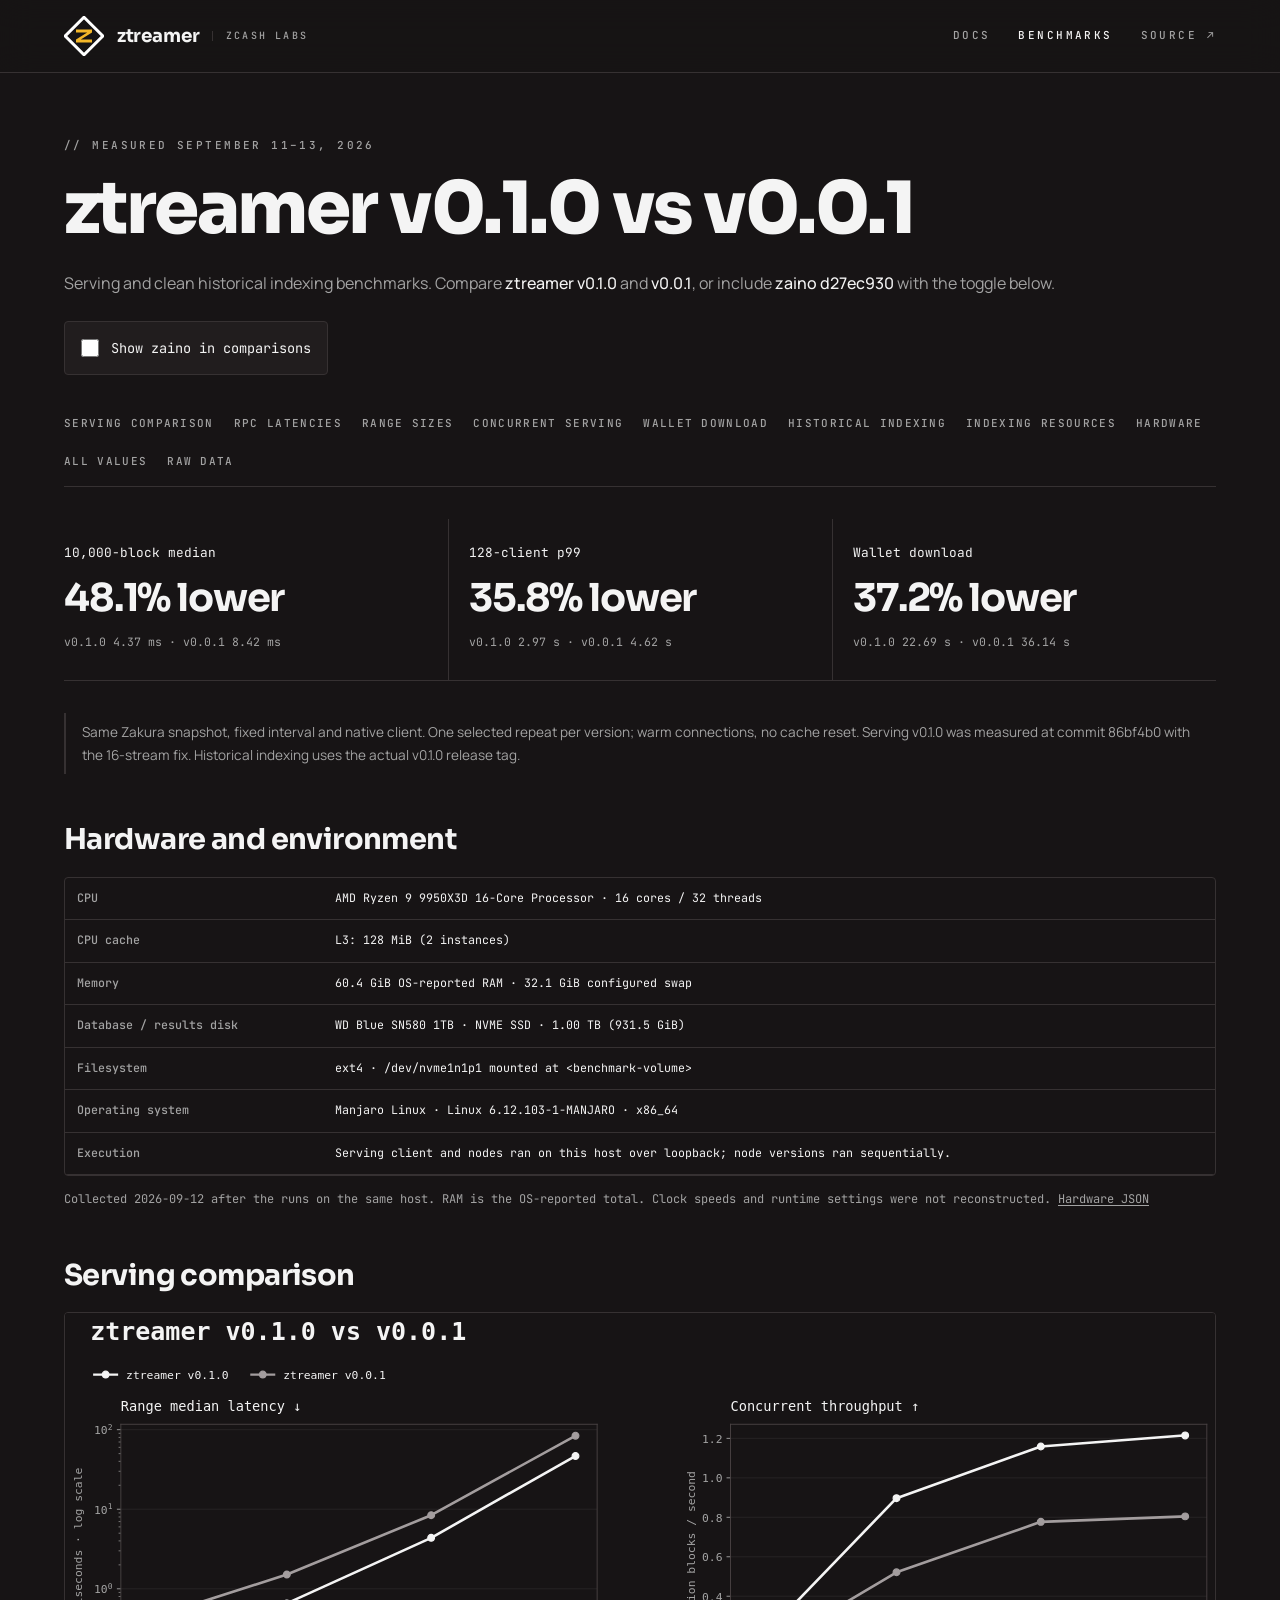
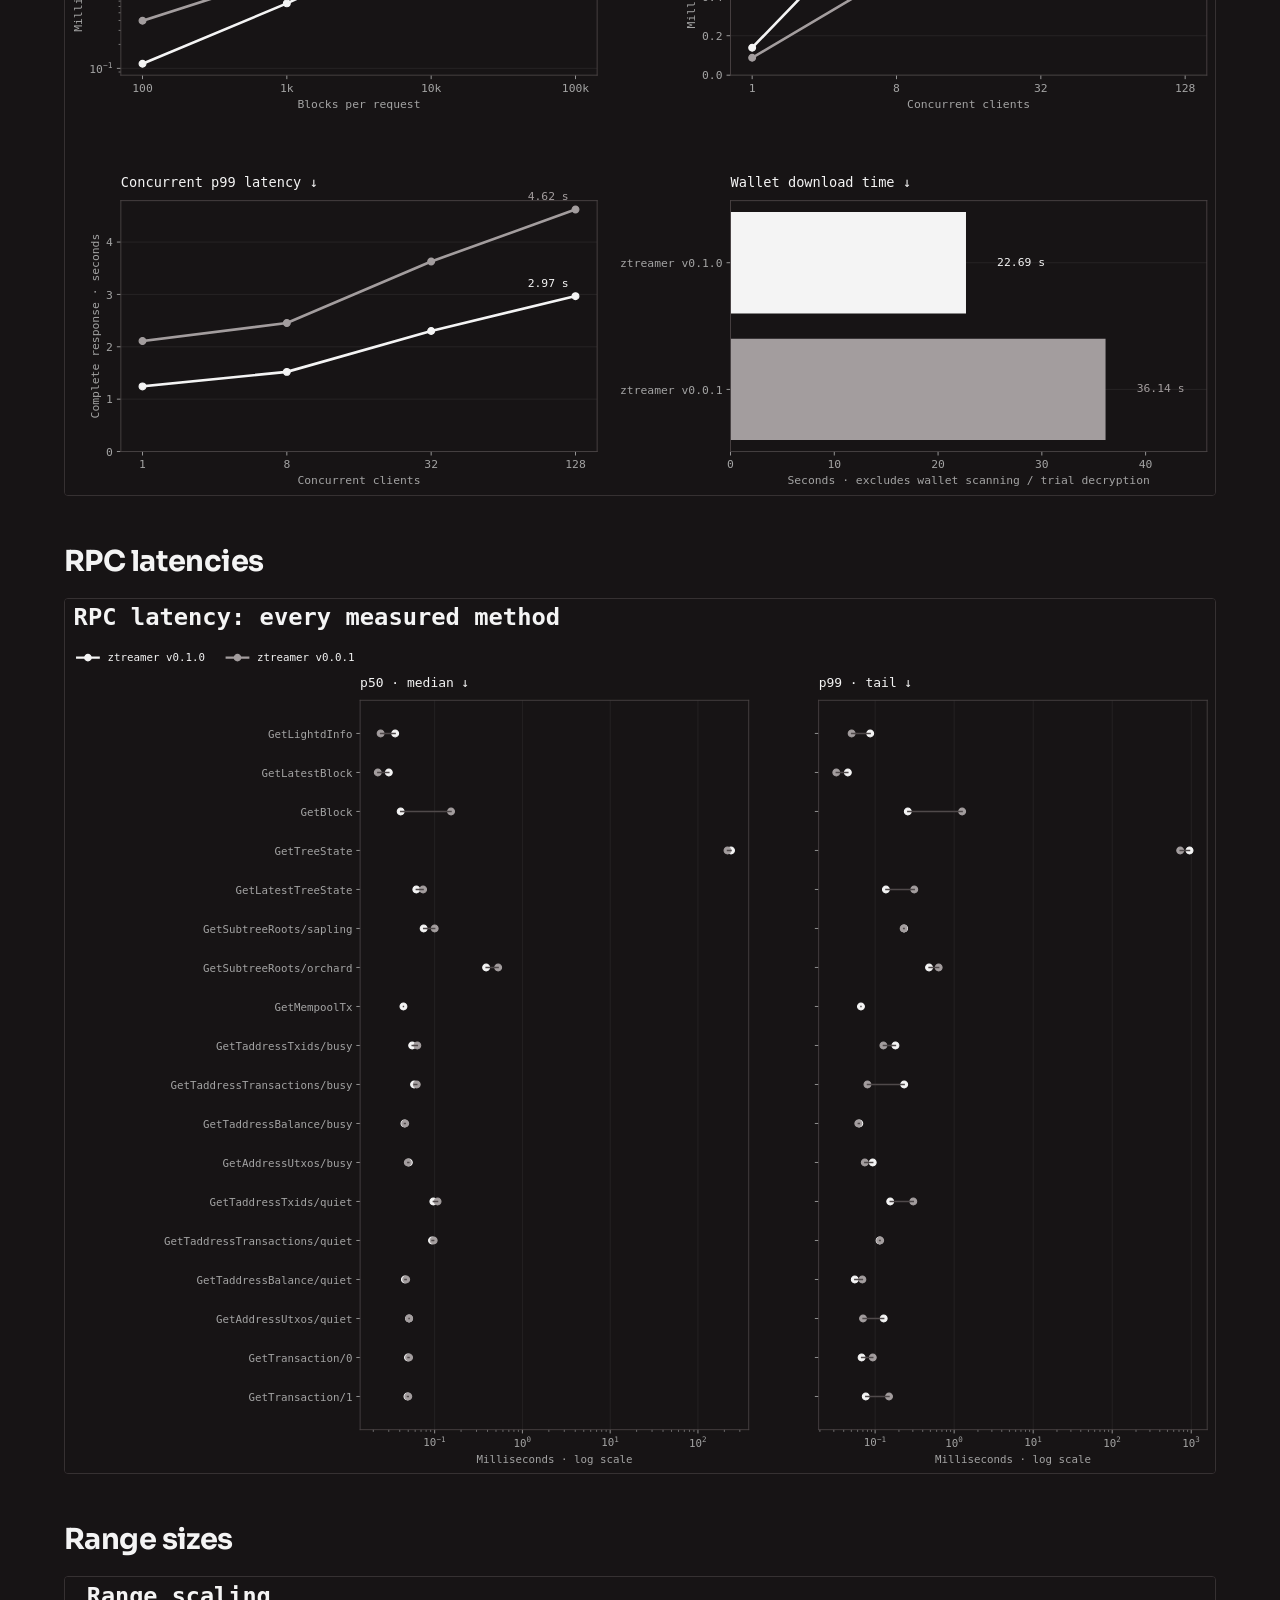
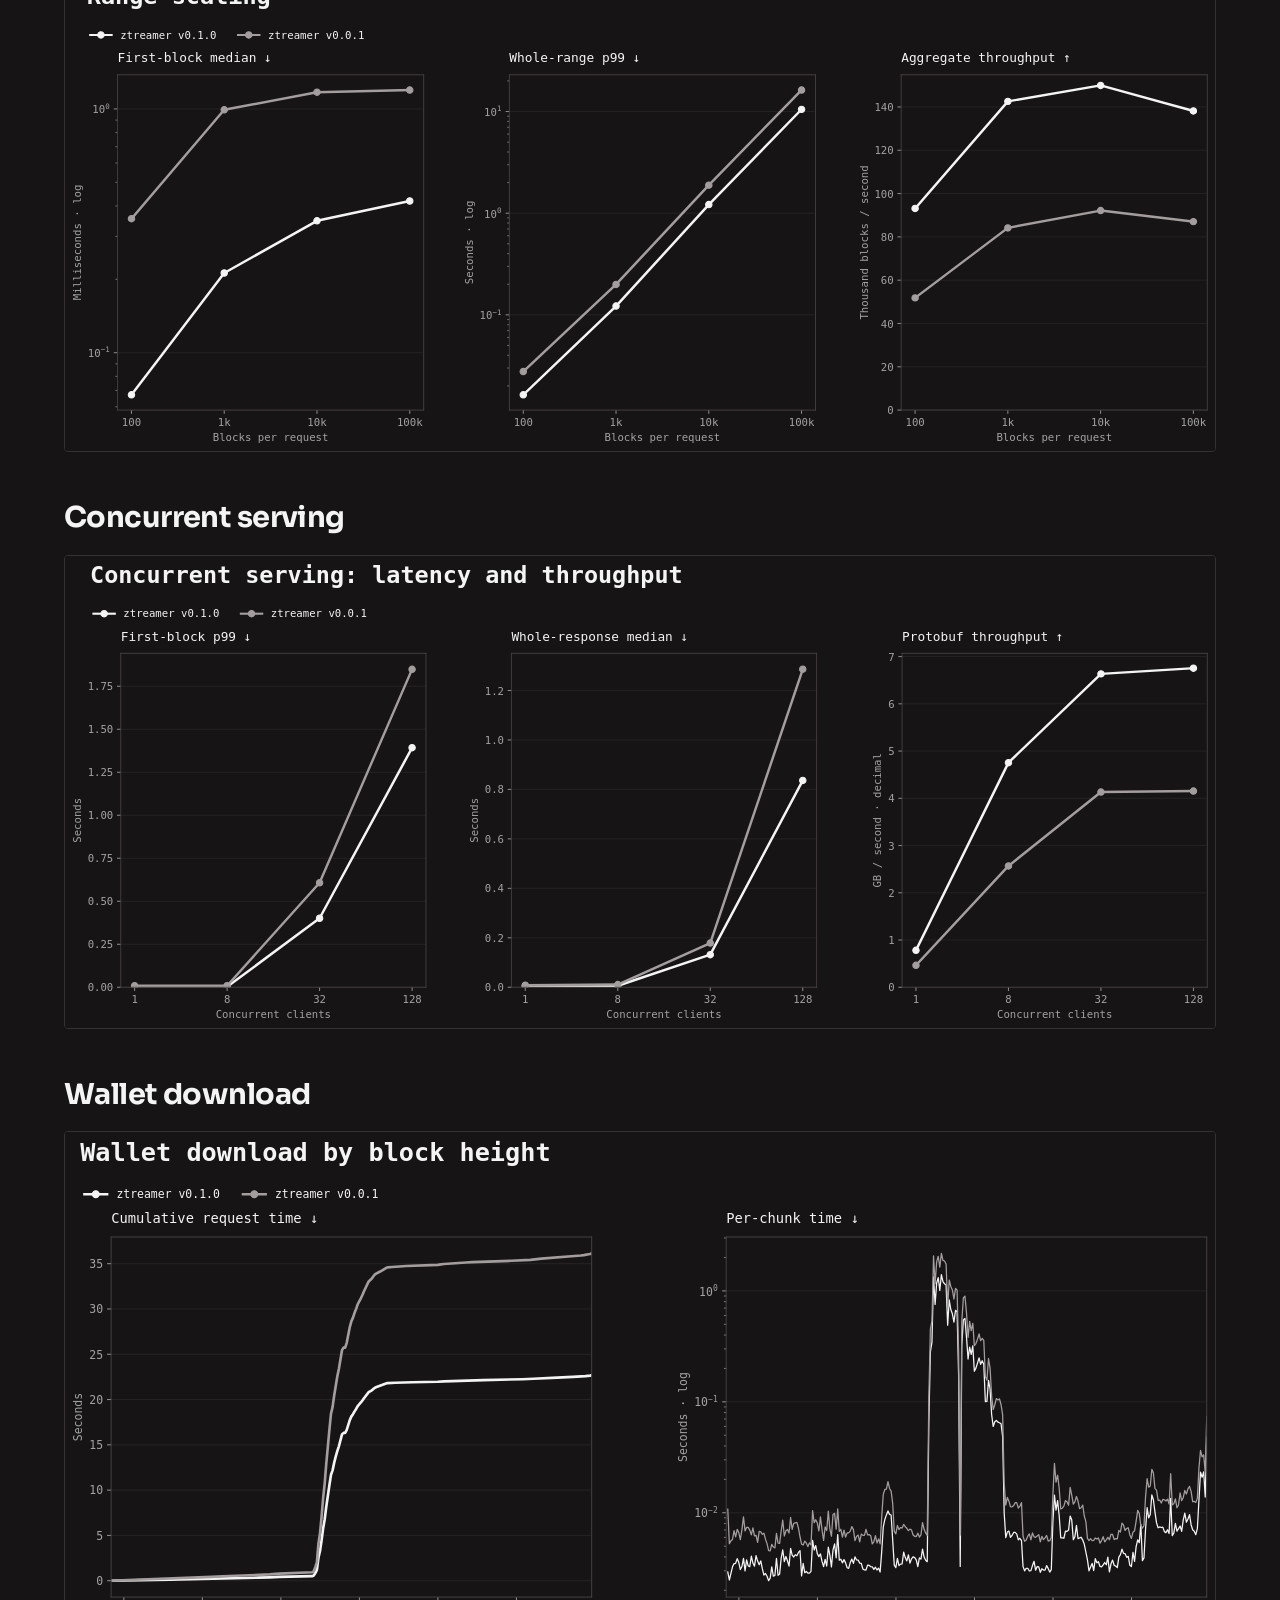
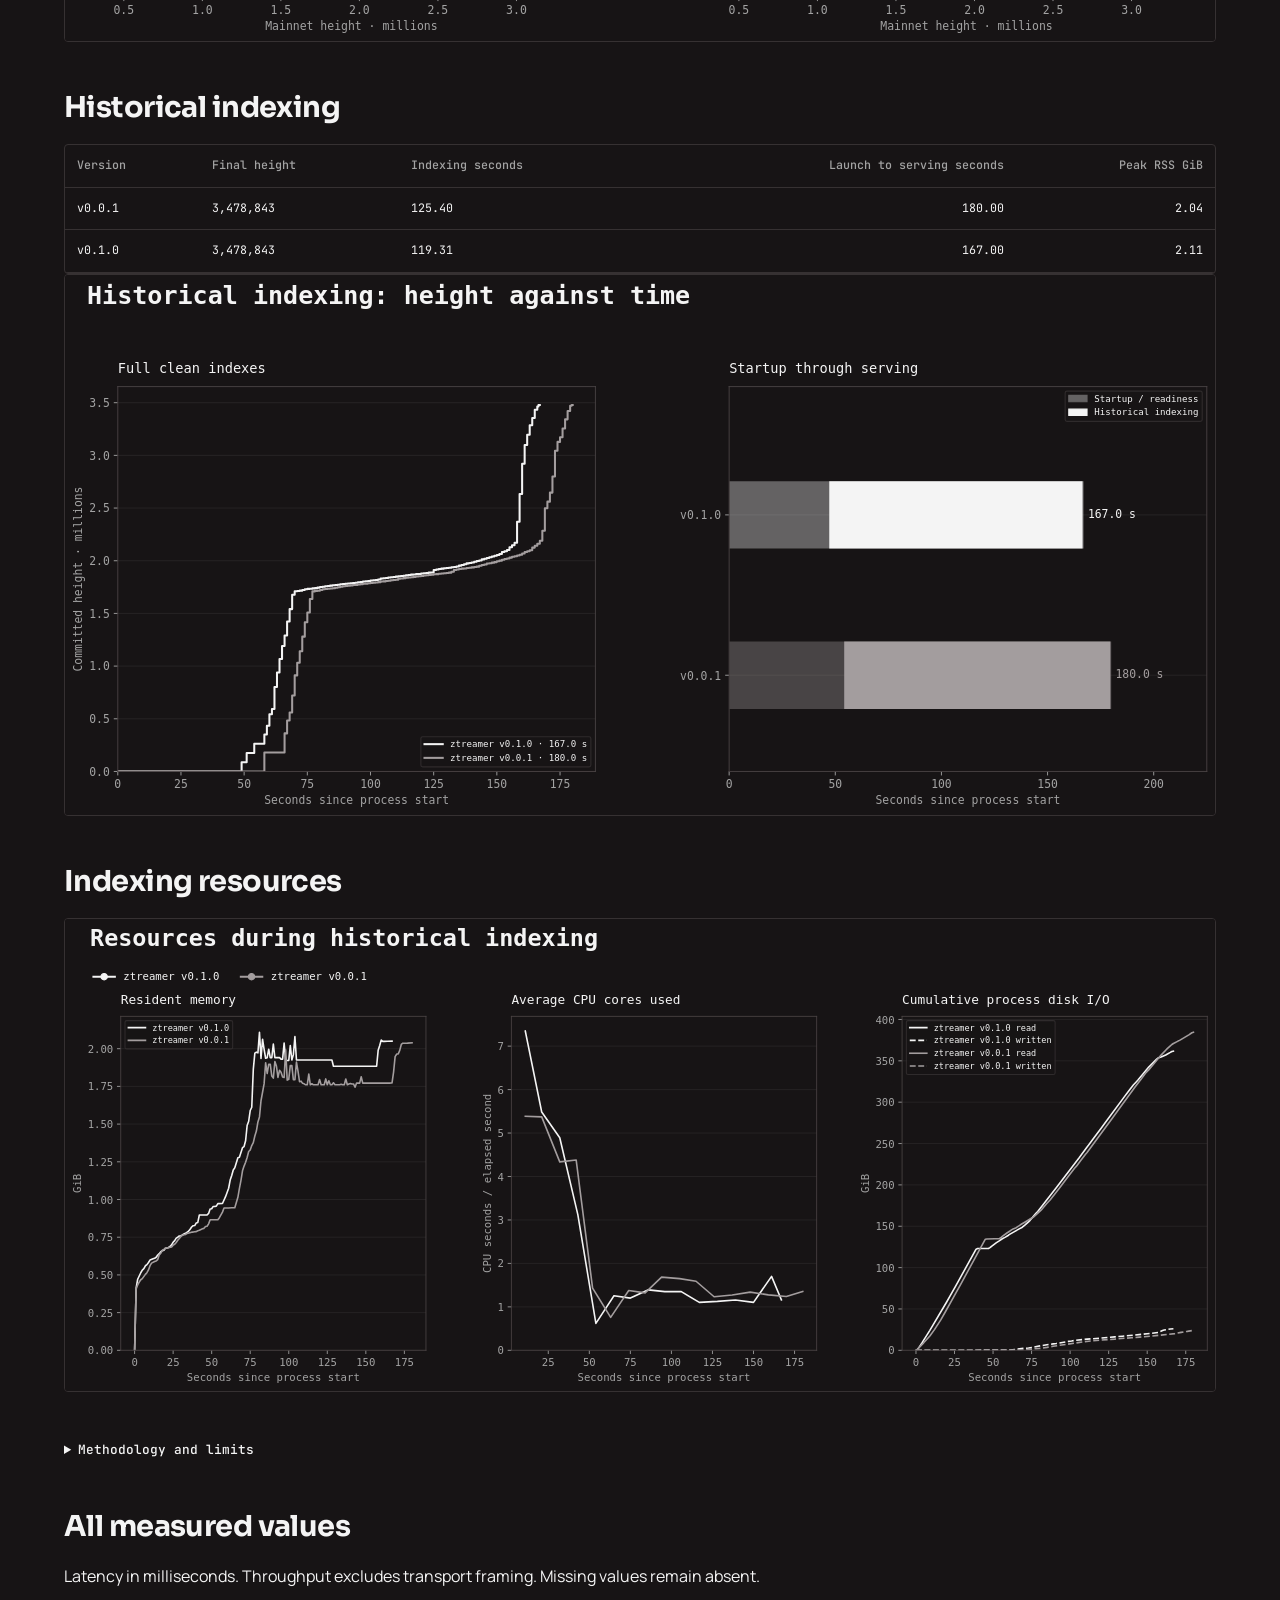
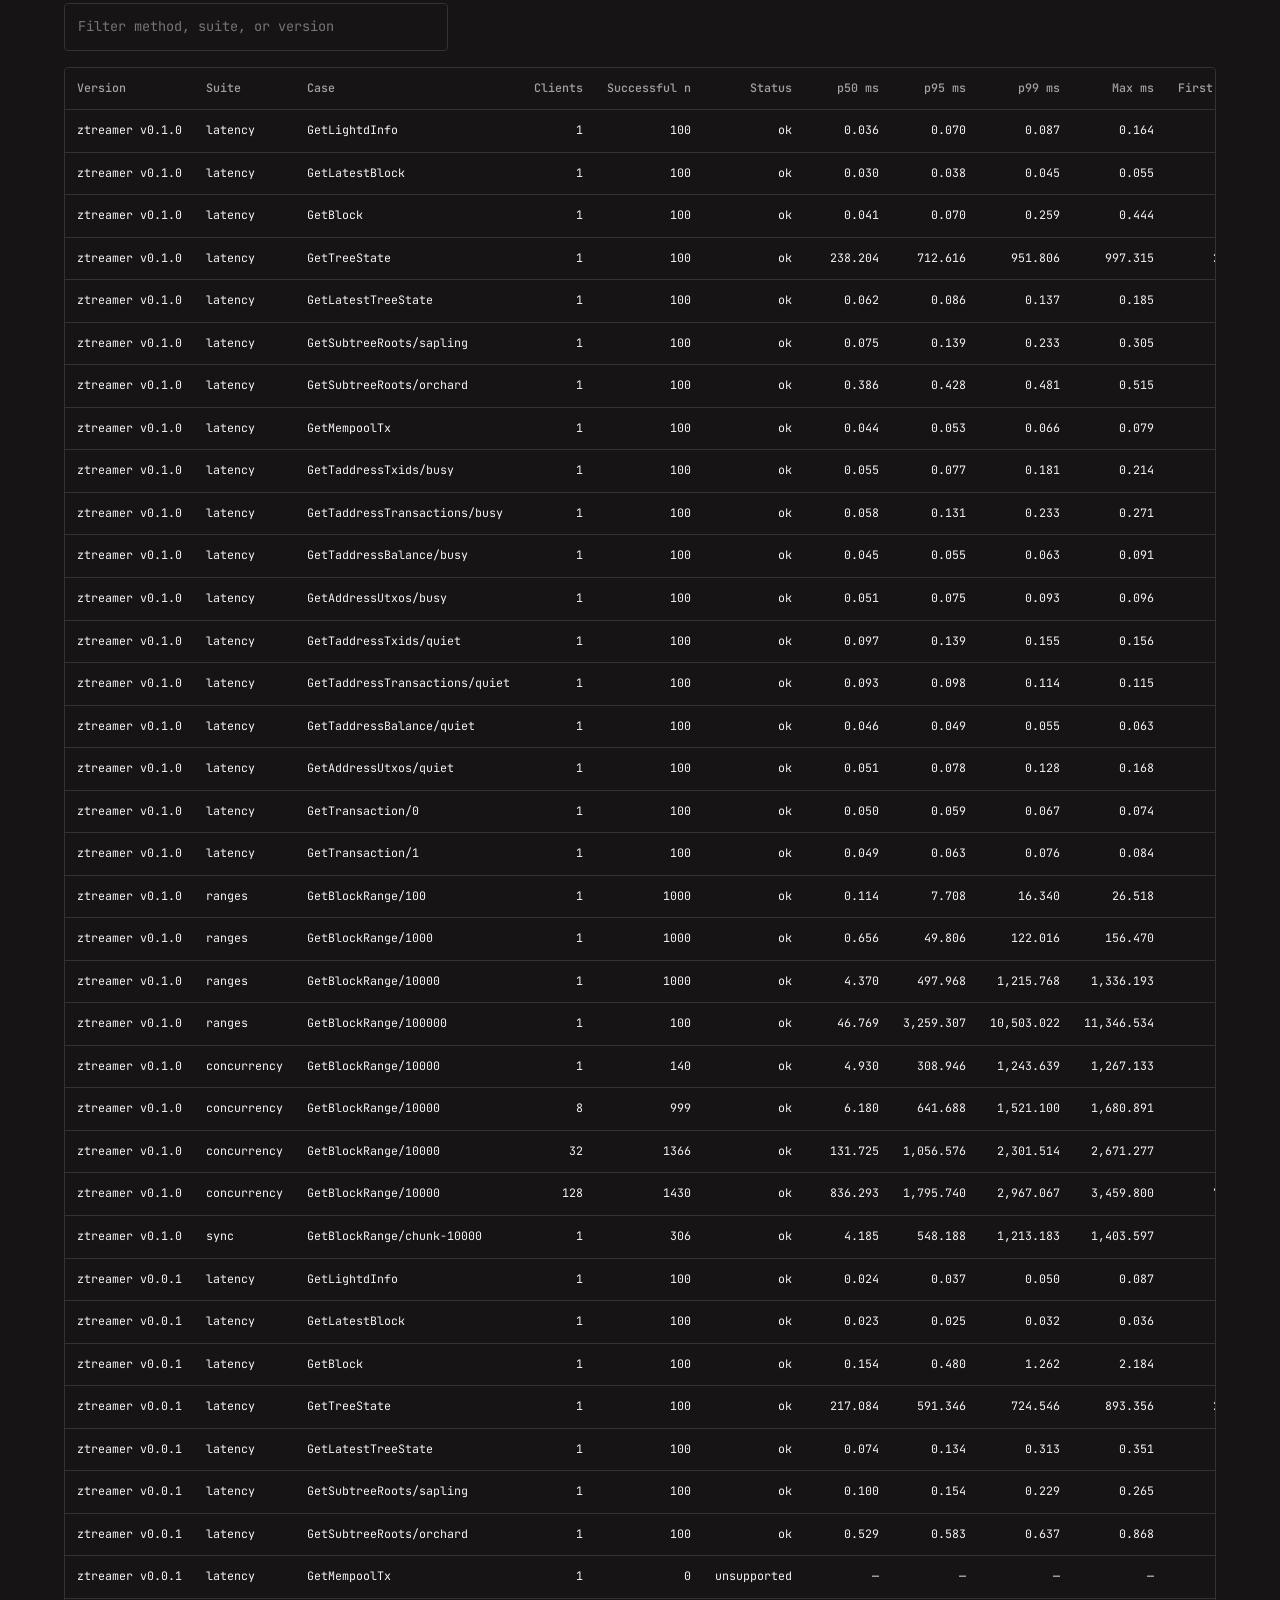
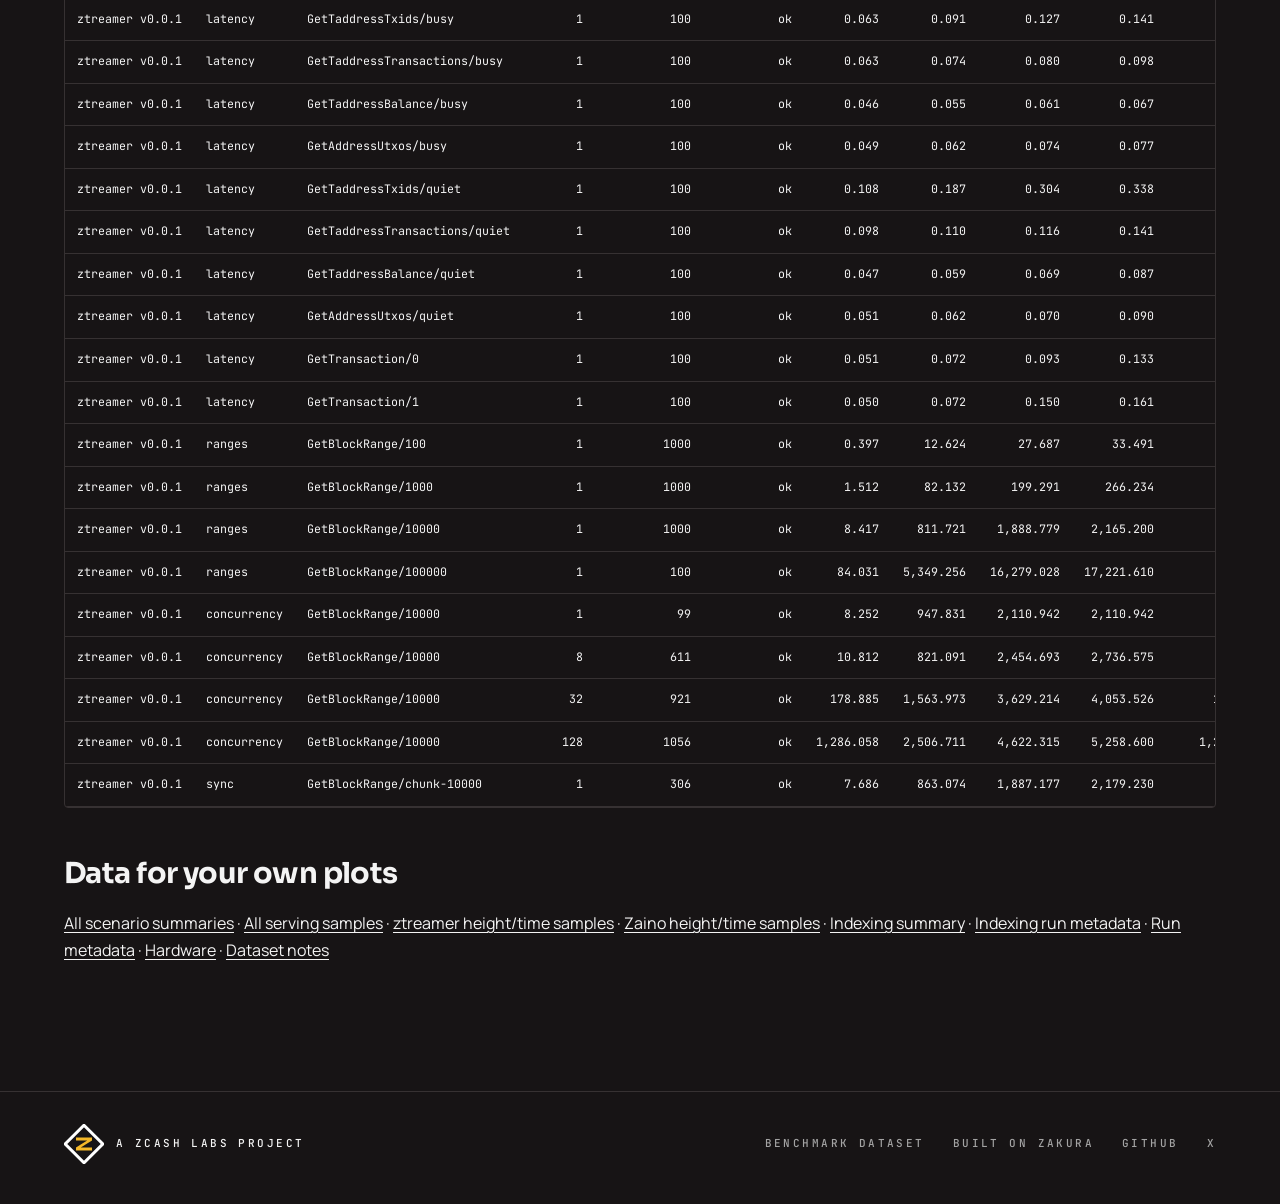
==== site/benchmarks.html @ b6946a18 "chore: rebrand from Cypherpunk to Zcash Labs Apply the Zcash Labs "Sealed" identity to the README ba" ====
<!doctype html><html lang="en"><head>
<meta charset="utf-8">
<meta name="viewport" content="width=device-width, initial-scale=1">
<title>ztreamer benchmarks</title>

<meta property="og:title" content="ztreamer benchmarks">

<meta name="theme-color" content="#171415">
<link rel="icon" href="brand/favicon.svg" type="image/svg+xml">
<link rel="apple-touch-icon" href="brand/apple-touch-icon.png">
<link rel="preconnect" href="https://fonts.googleapis.com">
<link rel="preconnect" href="https://fonts.gstatic.com" crossorigin>
<link rel="stylesheet" href="https://fonts.googleapis.com/css2?family=Sora:wght@700;800&family=Manrope:wght@400;500;600&family=JetBrains+Mono:wght@400;500&display=swap">
<link rel="stylesheet" href="site.css?v=3">
<meta name="description" content="RPC, range, concurrency and wallet-download benchmarks for ztreamer v0.1.0 and v0.0.1, with optional zaino comparison.">
<link rel="stylesheet" href="benchmarks.css?v=3"></head><body class="benchmarks-page"><header>
  <div class="wrap">
    <a class="brand" href="./"><img src="brand/mark.svg" alt="" width="40" height="40"><b>ztreamer</b><span>Zcash Labs</span></a>
    <nav><a href="docs.html">Docs</a><a href="benchmarks.html" aria-current="page">Benchmarks</a><a href="https://github.com/zcashlabs/ztreamer">Source ↗</a></nav>
  </div>
</header><main class="wrap benchmark-report"><div class="eyebrow">// Measured September 11–13, 2026</div><h1>ztreamer v0.1.0 vs v0.0.1</h1><p class="sub">Serving and clean historical indexing benchmarks. Compare <strong>ztreamer v0.1.0</strong> and <strong>v0.0.1</strong>, or include <strong>zaino d27ec930</strong> with the toggle below.</p><label class="compare-toggle"><input id="show-zaino" type="checkbox" role="switch"> Show zaino in comparisons</label><nav class="report-nav" aria-label="Benchmark sections"><a href="#overview">Serving comparison</a><a href="#rpc-latencies">RPC latencies</a><a href="#range-details">Range sizes</a><a href="#concurrency">Concurrent serving</a><a href="#wallet-download">Wallet download</a><a href="#historical-indexing">Historical indexing</a><a href="#sync-resources">Indexing resources</a><a href="#hardware">Hardware</a><a href="#numbers">All values</a><a href="#data">Raw data</a></nav><div class="cards" data-zaino-only hidden><div class="card">10,000-block median<b>114.4× latency</b><span>Zaino 500.04 ms · ztreamer v0.1.0 4.37 ms</span></div><div class="card">128-client p99<b>6.88× latency</b><span>Zaino 20.42 s · ztreamer v0.1.0 2.97 s</span></div><div class="card">Wallet download<b>15.64× duration</b><span>Zaino 354.82 s · ztreamer v0.1.0 22.69 s</span></div></div><div class="cards" data-ztreamer-only><div class="card">10,000-block median<b>48.1% lower</b><span>v0.1.0 4.37 ms · v0.0.1 8.42 ms</span></div><div class="card">128-client p99<b>35.8% lower</b><span>v0.1.0 2.97 s · v0.0.1 4.62 s</span></div><div class="card">Wallet download<b>37.2% lower</b><span>v0.1.0 22.69 s · v0.0.1 36.14 s</span></div></div><p class="note" data-ztreamer-only>Same Zakura snapshot, fixed interval and native client. One selected repeat per version; warm connections, no cache reset. Serving v0.1.0 was measured at commit 86bf4b0 with the 16-stream fix. Historical indexing uses the actual v0.1.0 release tag.</p><p class="note" data-zaino-only hidden><strong>Read the comparison correctly.</strong> All serving tests use mainnet heights 419,200–3,478,843, the same fixtures and seed, and sequential runs. Zaino reads a Zebra validator at tip 3,479,843; ztreamer used Zakura at tip 3,478,843. The benchmark upper-block hash matches, but tip-dependent RPCs see different tips. Zaino’s persistent index is complete through 3,478,842; the final benchmark block is in its nonfinalized window. Results include the different backing-node implementations.</p><section id="hardware"><h2>Hardware and environment</h2><div class="table-wrap"><table aria-label="Benchmark hardware"><tbody><tr><th scope="row">CPU</th><td style="text-align:left;white-space:normal">AMD Ryzen 9 9950X3D 16-Core Processor · 16 cores / 32 threads</td></tr><tr><th scope="row">CPU cache</th><td style="text-align:left;white-space:normal">L3: 128 MiB (2 instances)</td></tr><tr><th scope="row">Memory</th><td style="text-align:left;white-space:normal">60.4 GiB OS-reported RAM · 32.1 GiB configured swap</td></tr><tr><th scope="row">Database / results disk</th><td style="text-align:left;white-space:normal">WD Blue SN580 1TB · NVME SSD · 1.00 TB (931.5 GiB)</td></tr><tr><th scope="row">Filesystem</th><td style="text-align:left;white-space:normal">ext4 · /dev/nvme1n1p1 mounted at &lt;benchmark-volume&gt;</td></tr><tr><th scope="row">Operating system</th><td style="text-align:left;white-space:normal">Manjaro Linux · Linux 6.12.103-1-MANJARO · x86_64</td></tr><tr><th scope="row">Execution</th><td style="text-align:left;white-space:normal">Serving client and nodes ran on this host over loopback; node versions ran sequentially.</td></tr></tbody></table></div><p class="downloads">Collected 2026-09-12 after the runs on the same host. RAM is the OS-reported total. Clock speeds and runtime settings were not reconstructed. <a href="benchmarks/2026-09-11/hardware.json">Hardware JSON</a></p></section><section id="overview"><h2>Serving comparison</h2><div data-ztreamer-only><img loading="lazy" alt="overview ztreamer" src="benchmarks/2026-09-11/overview-ztreamer.svg?v=20260913"></div><div data-zaino-only hidden><img loading="lazy" alt="overview" src="benchmarks/2026-09-11/overview.svg?v=20260913"></div></section><section id="rpc-latencies"><h2>RPC latencies</h2><div data-ztreamer-only><img loading="lazy" alt="rpc latencies ztreamer" src="benchmarks/2026-09-11/rpc-latencies-ztreamer.svg?v=20260913"></div><div data-zaino-only hidden><img loading="lazy" alt="rpc latencies" src="benchmarks/2026-09-11/rpc-latencies.svg?v=20260913"></div></section><section id="range-details"><h2>Range sizes</h2><div data-ztreamer-only><img loading="lazy" alt="range details ztreamer" src="benchmarks/2026-09-11/range-details-ztreamer.svg?v=20260913"></div><div data-zaino-only hidden><img loading="lazy" alt="range details" src="benchmarks/2026-09-11/range-details.svg?v=20260913"></div></section><section id="concurrency"><h2>Concurrent serving</h2><div data-ztreamer-only><img loading="lazy" alt="concurrency ztreamer" src="benchmarks/2026-09-11/concurrency-ztreamer.svg?v=20260913"></div><div data-zaino-only hidden><img loading="lazy" alt="concurrency" src="benchmarks/2026-09-11/concurrency.svg?v=20260913"></div></section><section id="wallet-download"><h2>Wallet download</h2><div data-ztreamer-only><img loading="lazy" alt="wallet download ztreamer" src="benchmarks/2026-09-11/wallet-download-ztreamer.svg?v=20260913"></div><div data-zaino-only hidden><img loading="lazy" alt="wallet download" src="benchmarks/2026-09-11/wallet-download.svg?v=20260913"></div></section><section id="historical-indexing"><h2>Historical indexing</h2><div class="table-wrap"><table aria-label="Historical indexing timings"><thead><tr><th>Version</th><th>Final height</th><th>Indexing seconds</th><th>Launch to serving seconds</th><th>Peak RSS GiB</th></tr></thead><tbody><tr><td>v0.0.1</td><td>3,478,843</td><td>125.40</td><td>180.00</td><td>2.04</td></tr><tr><td>v0.1.0</td><td>3,478,843</td><td>119.31</td><td>167.00</td><td>2.11</td></tr><tr data-zaino-only hidden><td>zaino-d27ec930</td><td>3,478,842</td><td>—</td><td>13,379.59</td><td>43.80</td></tr></tbody></table></div><div data-ztreamer-only><img loading="lazy" alt="historical indexing ztreamer" src="benchmarks/2026-09-11/historical-indexing-ztreamer.svg?v=20260913"></div><div data-zaino-only hidden><img loading="lazy" alt="historical indexing" src="benchmarks/2026-09-11/historical-indexing.svg?v=20260913"></div></section><section id="sync-resources"><h2>Indexing resources</h2><div data-ztreamer-only><img loading="lazy" alt="sync resources ztreamer" src="benchmarks/2026-09-11/sync-resources-ztreamer.svg?v=20260913"></div><div data-zaino-only hidden><img loading="lazy" alt="sync resources" src="benchmarks/2026-09-11/sync-resources.svg?v=20260913"></div></section><details><summary>Methodology and limits</summary><p>One selected repeat per version; no confidence intervals or significance claims. Warmups are excluded. Range counts are 1,000 / 1,000 / 1,000 / 100. RPCs use 100 samples. Concurrency uses ten seconds issuing requests followed by draining in-flight responses, so request populations differ. Wallet download uses 306 chunks and excludes scanning and trial decryption. No cache reset.</p><p>The “busy” address fixture returned no history, and “quiet” returned two transactions per request. Both have zero balance and no UTXOs. These are not heavy address scans. GetMempoolTx returned an empty stream on zaino and v0.1.0; release does not support it. Zaino completed all 27 scenarios with no errors.</p><p>Historical indexing starts with empty persistent indexes. The tagged ztreamer v0.0.1 and v0.1.0 binaries ran sequentially on September 13 against the same static Zakura snapshot, with eight fetch workers and no page-cache reset. The time axes start at process launch; ztreamer includes embedded Zakura startup, and its resources include that node. Zaino’s separate Zebra validator startup and resources are excluded; zaino startup and accumulator rebuild are included in its readiness time. Compilation is excluded for all versions. Final indexed heights differ slightly; exact boundaries and phase times are in the indexing metadata and summary. Height curves show committed progress, sampled once per second. CPU use is averaged over ten-second windows. The ztreamer and zaino resource rows use seconds and hours respectively.</p></details><section id="numbers"><h2>All measured values</h2><p>Latency in milliseconds. Throughput excludes transport framing. Missing values remain absent.</p><input id="filter" placeholder="Filter method, suite, or version" aria-label="Filter results"><span id="count" aria-live="polite"></span><div class="table-wrap"><table><thead><tr><th>Version</th><th>Suite</th><th>Case</th><th>Clients</th><th>Successful n</th><th>Status</th><th>p50 ms</th><th>p95 ms</th><th>p99 ms</th><th>Max ms</th><th>First p50 ms</th><th>First p99 ms</th><th>Blocks/s</th><th>MB/s</th><th>Wall s</th></tr></thead><tbody><tr><td>ztreamer v0.1.0</td><td>latency</td><td>GetLightdInfo</td><td>1</td><td>100</td><td>ok</td><td>0.036</td><td>0.070</td><td>0.087</td><td>0.164</td><td>0.035</td><td>0.086</td><td>0.000</td><td>2.366</td><td>0.004</td></tr><tr><td>ztreamer v0.1.0</td><td>latency</td><td>GetLatestBlock</td><td>1</td><td>100</td><td>ok</td><td>0.030</td><td>0.038</td><td>0.045</td><td>0.055</td><td>0.030</td><td>0.045</td><td>0.000</td><td>1.254</td><td>0.003</td></tr><tr><td>ztreamer v0.1.0</td><td>latency</td><td>GetBlock</td><td>1</td><td>100</td><td>ok</td><td>0.041</td><td>0.070</td><td>0.259</td><td>0.444</td><td>0.041</td><td>0.235</td><td>18,695.950</td><td>75.689</td><td>0.005</td></tr><tr><td>ztreamer v0.1.0</td><td>latency</td><td>GetTreeState</td><td>1</td><td>100</td><td>ok</td><td>238.204</td><td>712.616</td><td>951.806</td><td>997.315</td><td>238.203</td><td>951.805</td><td>0.000</td><td>0.006</td><td>28.014</td></tr><tr><td>ztreamer v0.1.0</td><td>latency</td><td>GetLatestTreeState</td><td>1</td><td>100</td><td>ok</td><td>0.062</td><td>0.086</td><td>0.137</td><td>0.185</td><td>0.062</td><td>0.136</td><td>0.000</td><td>41.232</td><td>0.007</td></tr><tr><td>ztreamer v0.1.0</td><td>latency</td><td>GetSubtreeRoots/sapling</td><td>1</td><td>100</td><td>ok</td><td>0.075</td><td>0.139</td><td>0.233</td><td>0.305</td><td>0.049</td><td>0.213</td><td>0.000</td><td>8.243</td><td>0.009</td></tr><tr><td>ztreamer v0.1.0</td><td>latency</td><td>GetSubtreeRoots/orchard</td><td>1</td><td>100</td><td>ok</td><td>0.386</td><td>0.428</td><td>0.481</td><td>0.515</td><td>0.070</td><td>0.141</td><td>0.000</td><td>1.829</td><td>0.039</td></tr><tr><td>ztreamer v0.1.0</td><td>latency</td><td>GetMempoolTx</td><td>1</td><td>100</td><td>ok</td><td>0.044</td><td>0.053</td><td>0.066</td><td>0.079</td><td>—</td><td>—</td><td>0.000</td><td>0.000</td><td>0.004</td></tr><tr><td>ztreamer v0.1.0</td><td>latency</td><td>GetTaddressTxids/busy</td><td>1</td><td>100</td><td>ok</td><td>0.055</td><td>0.077</td><td>0.181</td><td>0.214</td><td>—</td><td>—</td><td>0.000</td><td>0.000</td><td>0.006</td></tr><tr><td>ztreamer v0.1.0</td><td>latency</td><td>GetTaddressTransactions/busy</td><td>1</td><td>100</td><td>ok</td><td>0.058</td><td>0.131</td><td>0.233</td><td>0.271</td><td>—</td><td>—</td><td>0.000</td><td>0.000</td><td>0.007</td></tr><tr><td>ztreamer v0.1.0</td><td>latency</td><td>GetTaddressBalance/busy</td><td>1</td><td>100</td><td>ok</td><td>0.045</td><td>0.055</td><td>0.063</td><td>0.091</td><td>0.045</td><td>0.063</td><td>0.000</td><td>0.000</td><td>0.005</td></tr><tr><td>ztreamer v0.1.0</td><td>latency</td><td>GetAddressUtxos/busy</td><td>1</td><td>100</td><td>ok</td><td>0.051</td><td>0.075</td><td>0.093</td><td>0.096</td><td>0.051</td><td>0.093</td><td>0.000</td><td>0.000</td><td>0.005</td></tr><tr><td>ztreamer v0.1.0</td><td>latency</td><td>GetTaddressTxids/quiet</td><td>1</td><td>100</td><td>ok</td><td>0.097</td><td>0.139</td><td>0.155</td><td>0.156</td><td>0.077</td><td>0.135</td><td>0.000</td><td>14.054</td><td>0.010</td></tr><tr><td>ztreamer v0.1.0</td><td>latency</td><td>GetTaddressTransactions/quiet</td><td>1</td><td>100</td><td>ok</td><td>0.093</td><td>0.098</td><td>0.114</td><td>0.115</td><td>0.074</td><td>0.080</td><td>0.000</td><td>15.366</td><td>0.009</td></tr><tr><td>ztreamer v0.1.0</td><td>latency</td><td>GetTaddressBalance/quiet</td><td>1</td><td>100</td><td>ok</td><td>0.046</td><td>0.049</td><td>0.055</td><td>0.063</td><td>0.046</td><td>0.055</td><td>0.000</td><td>0.000</td><td>0.005</td></tr><tr><td>ztreamer v0.1.0</td><td>latency</td><td>GetAddressUtxos/quiet</td><td>1</td><td>100</td><td>ok</td><td>0.051</td><td>0.078</td><td>0.128</td><td>0.168</td><td>0.051</td><td>0.128</td><td>0.000</td><td>0.000</td><td>0.006</td></tr><tr><td>ztreamer v0.1.0</td><td>latency</td><td>GetTransaction/0</td><td>1</td><td>100</td><td>ok</td><td>0.050</td><td>0.059</td><td>0.067</td><td>0.074</td><td>0.049</td><td>0.067</td><td>0.000</td><td>4.902</td><td>0.005</td></tr><tr><td>ztreamer v0.1.0</td><td>latency</td><td>GetTransaction/1</td><td>1</td><td>100</td><td>ok</td><td>0.049</td><td>0.063</td><td>0.076</td><td>0.084</td><td>0.049</td><td>0.076</td><td>0.000</td><td>5.000</td><td>0.005</td></tr><tr><td>ztreamer v0.1.0</td><td>ranges</td><td>GetBlockRange/100</td><td>1</td><td>1000</td><td>ok</td><td>0.114</td><td>7.708</td><td>16.340</td><td>26.518</td><td>0.067</td><td>1.076</td><td>93,130.181</td><td>638.234</td><td>1.074</td></tr><tr><td>ztreamer v0.1.0</td><td>ranges</td><td>GetBlockRange/1000</td><td>1</td><td>1000</td><td>ok</td><td>0.656</td><td>49.806</td><td>122.016</td><td>156.470</td><td>0.212</td><td>0.784</td><td>142,584.404</td><td>725.628</td><td>7.013</td></tr><tr><td>ztreamer v0.1.0</td><td>ranges</td><td>GetBlockRange/10000</td><td>1</td><td>1000</td><td>ok</td><td>4.370</td><td>497.968</td><td>1,215.768</td><td>1,336.193</td><td>0.348</td><td>0.924</td><td>149,958.720</td><td>776.794</td><td>66.685</td></tr><tr><td>ztreamer v0.1.0</td><td>ranges</td><td>GetBlockRange/100000</td><td>1</td><td>100</td><td>ok</td><td>46.769</td><td>3,259.307</td><td>10,503.022</td><td>11,346.534</td><td>0.419</td><td>0.994</td><td>138,160.635</td><td>791.067</td><td>72.380</td></tr><tr><td>ztreamer v0.1.0</td><td>concurrency</td><td>GetBlockRange/10000</td><td>1</td><td>140</td><td>ok</td><td>4.930</td><td>308.946</td><td>1,243.639</td><td>1,267.133</td><td>0.333</td><td>1.080</td><td>139,043.191</td><td>782.239</td><td>10.069</td></tr><tr><td>ztreamer v0.1.0</td><td>concurrency</td><td>GetBlockRange/10000</td><td>8</td><td>999</td><td>ok</td><td>6.180</td><td>641.688</td><td>1,521.100</td><td>1,680.891</td><td>0.597</td><td>2.444</td><td>897,086.093</td><td>4,754.541</td><td>11.136</td></tr><tr><td>ztreamer v0.1.0</td><td>concurrency</td><td>GetBlockRange/10000</td><td>32</td><td>1366</td><td>ok</td><td>131.725</td><td>1,056.576</td><td>2,301.514</td><td>2,671.277</td><td>92.362</td><td>401.231</td><td>1,159,071.596</td><td>6,633.991</td><td>11.785</td></tr><tr><td>ztreamer v0.1.0</td><td>concurrency</td><td>GetBlockRange/10000</td><td>128</td><td>1430</td><td>ok</td><td>836.293</td><td>1,795.740</td><td>2,967.067</td><td>3,459.800</td><td>787.176</td><td>1,392.751</td><td>1,215,004.432</td><td>6,753.797</td><td>11.770</td></tr><tr><td>ztreamer v0.1.0</td><td>sync</td><td>GetBlockRange/chunk-10000</td><td>1</td><td>306</td><td>ok</td><td>4.185</td><td>548.188</td><td>1,213.183</td><td>1,403.597</td><td>0.278</td><td>0.772</td><td>134,840.497</td><td>780.837</td><td>22.691</td></tr><tr><td>ztreamer v0.0.1</td><td>latency</td><td>GetLightdInfo</td><td>1</td><td>100</td><td>ok</td><td>0.024</td><td>0.037</td><td>0.050</td><td>0.087</td><td>0.024</td><td>0.050</td><td>0.000</td><td>3.553</td><td>0.003</td></tr><tr><td>ztreamer v0.0.1</td><td>latency</td><td>GetLatestBlock</td><td>1</td><td>100</td><td>ok</td><td>0.023</td><td>0.025</td><td>0.032</td><td>0.036</td><td>0.022</td><td>0.032</td><td>0.000</td><td>1.701</td><td>0.002</td></tr><tr><td>ztreamer v0.0.1</td><td>latency</td><td>GetBlock</td><td>1</td><td>100</td><td>ok</td><td>0.154</td><td>0.480</td><td>1.262</td><td>2.184</td><td>0.154</td><td>1.209</td><td>4,711.242</td><td>19.073</td><td>0.021</td></tr><tr><td>ztreamer v0.0.1</td><td>latency</td><td>GetTreeState</td><td>1</td><td>100</td><td>ok</td><td>217.084</td><td>591.346</td><td>724.546</td><td>893.356</td><td>217.083</td><td>724.545</td><td>0.000</td><td>0.006</td><td>24.403</td></tr><tr><td>ztreamer v0.0.1</td><td>latency</td><td>GetLatestTreeState</td><td>1</td><td>100</td><td>ok</td><td>0.074</td><td>0.134</td><td>0.313</td><td>0.351</td><td>0.074</td><td>0.312</td><td>0.000</td><td>31.764</td><td>0.009</td></tr><tr><td>ztreamer v0.0.1</td><td>latency</td><td>GetSubtreeRoots/sapling</td><td>1</td><td>100</td><td>ok</td><td>0.100</td><td>0.154</td><td>0.229</td><td>0.265</td><td>0.065</td><td>0.219</td><td>0.000</td><td>6.791</td><td>0.011</td></tr><tr><td>ztreamer v0.0.1</td><td>latency</td><td>GetSubtreeRoots/orchard</td><td>1</td><td>100</td><td>ok</td><td>0.529</td><td>0.583</td><td>0.637</td><td>0.868</td><td>0.090</td><td>0.148</td><td>0.000</td><td>1.336</td><td>0.054</td></tr><tr><td>ztreamer v0.0.1</td><td>latency</td><td>GetMempoolTx</td><td>1</td><td>0</td><td>unsupported</td><td>—</td><td>—</td><td>—</td><td>—</td><td>—</td><td>—</td><td>—</td><td>—</td><td>—</td></tr><tr><td>ztreamer v0.0.1</td><td>latency</td><td>GetTaddressTxids/busy</td><td>1</td><td>100</td><td>ok</td><td>0.063</td><td>0.091</td><td>0.127</td><td>0.141</td><td>—</td><td>—</td><td>0.000</td><td>0.000</td><td>0.007</td></tr><tr><td>ztreamer v0.0.1</td><td>latency</td><td>GetTaddressTransactions/busy</td><td>1</td><td>100</td><td>ok</td><td>0.063</td><td>0.074</td><td>0.080</td><td>0.098</td><td>—</td><td>—</td><td>0.000</td><td>0.000</td><td>0.006</td></tr><tr><td>ztreamer v0.0.1</td><td>latency</td><td>GetTaddressBalance/busy</td><td>1</td><td>100</td><td>ok</td><td>0.046</td><td>0.055</td><td>0.061</td><td>0.067</td><td>0.046</td><td>0.061</td><td>0.000</td><td>0.000</td><td>0.005</td></tr><tr><td>ztreamer v0.0.1</td><td>latency</td><td>GetAddressUtxos/busy</td><td>1</td><td>100</td><td>ok</td><td>0.049</td><td>0.062</td><td>0.074</td><td>0.077</td><td>0.049</td><td>0.074</td><td>0.000</td><td>0.000</td><td>0.005</td></tr><tr><td>ztreamer v0.0.1</td><td>latency</td><td>GetTaddressTxids/quiet</td><td>1</td><td>100</td><td>ok</td><td>0.108</td><td>0.187</td><td>0.304</td><td>0.338</td><td>0.088</td><td>0.248</td><td>0.000</td><td>11.886</td><td>0.012</td></tr><tr><td>ztreamer v0.0.1</td><td>latency</td><td>GetTaddressTransactions/quiet</td><td>1</td><td>100</td><td>ok</td><td>0.098</td><td>0.110</td><td>0.116</td><td>0.141</td><td>0.080</td><td>0.097</td><td>0.000</td><td>14.649</td><td>0.010</td></tr><tr><td>ztreamer v0.0.1</td><td>latency</td><td>GetTaddressBalance/quiet</td><td>1</td><td>100</td><td>ok</td><td>0.047</td><td>0.059</td><td>0.069</td><td>0.087</td><td>0.047</td><td>0.069</td><td>0.000</td><td>0.000</td><td>0.005</td></tr><tr><td>ztreamer v0.0.1</td><td>latency</td><td>GetAddressUtxos/quiet</td><td>1</td><td>100</td><td>ok</td><td>0.051</td><td>0.062</td><td>0.070</td><td>0.090</td><td>0.051</td><td>0.070</td><td>0.000</td><td>0.000</td><td>0.005</td></tr><tr><td>ztreamer v0.0.1</td><td>latency</td><td>GetTransaction/0</td><td>1</td><td>100</td><td>ok</td><td>0.051</td><td>0.072</td><td>0.093</td><td>0.133</td><td>0.051</td><td>0.093</td><td>0.000</td><td>4.517</td><td>0.005</td></tr><tr><td>ztreamer v0.0.1</td><td>latency</td><td>GetTransaction/1</td><td>1</td><td>100</td><td>ok</td><td>0.050</td><td>0.072</td><td>0.150</td><td>0.161</td><td>0.050</td><td>0.150</td><td>0.000</td><td>4.613</td><td>0.005</td></tr><tr><td>ztreamer v0.0.1</td><td>ranges</td><td>GetBlockRange/100</td><td>1</td><td>1000</td><td>ok</td><td>0.397</td><td>12.624</td><td>27.687</td><td>33.491</td><td>0.355</td><td>9.652</td><td>51,825.193</td><td>355.165</td><td>1.930</td></tr><tr><td>ztreamer v0.0.1</td><td>ranges</td><td>GetBlockRange/1000</td><td>1</td><td>1000</td><td>ok</td><td>1.512</td><td>82.132</td><td>199.291</td><td>266.234</td><td>0.992</td><td>7.658</td><td>84,154.088</td><td>428.270</td><td>11.883</td></tr><tr><td>ztreamer v0.0.1</td><td>ranges</td><td>GetBlockRange/10000</td><td>1</td><td>1000</td><td>ok</td><td>8.417</td><td>811.721</td><td>1,888.779</td><td>2,165.200</td><td>1.171</td><td>13.750</td><td>92,142.545</td><td>477.303</td><td>108.527</td></tr><tr><td>ztreamer v0.0.1</td><td>ranges</td><td>GetBlockRange/100000</td><td>1</td><td>100</td><td>ok</td><td>84.031</td><td>5,349.256</td><td>16,279.028</td><td>17,221.610</td><td>1.196</td><td>5.834</td><td>87,046.880</td><td>498.405</td><td>114.881</td></tr><tr><td>ztreamer v0.0.1</td><td>concurrency</td><td>GetBlockRange/10000</td><td>1</td><td>99</td><td>ok</td><td>8.252</td><td>947.831</td><td>2,110.942</td><td>2,110.942</td><td>1.220</td><td>9.065</td><td>88,121.381</td><td>465.546</td><td>11.235</td></tr><tr><td>ztreamer v0.0.1</td><td>concurrency</td><td>GetBlockRange/10000</td><td>8</td><td>611</td><td>ok</td><td>10.812</td><td>821.091</td><td>2,454.693</td><td>2,736.575</td><td>1.685</td><td>8.895</td><td>521,346.203</td><td>2,568.029</td><td>11.720</td></tr><tr><td>ztreamer v0.0.1</td><td>concurrency</td><td>GetBlockRange/10000</td><td>32</td><td>921</td><td>ok</td><td>178.885</td><td>1,563.973</td><td>3,629.214</td><td>4,053.526</td><td>131.888</td><td>607.642</td><td>777,060.851</td><td>4,132.218</td><td>11.852</td></tr><tr><td>ztreamer v0.0.1</td><td>concurrency</td><td>GetBlockRange/10000</td><td>128</td><td>1056</td><td>ok</td><td>1,286.058</td><td>2,506.711</td><td>4,622.315</td><td>5,258.600</td><td>1,235.017</td><td>1,848.784</td><td>804,668.222</td><td>4,153.289</td><td>13.123</td></tr><tr><td>ztreamer v0.0.1</td><td>sync</td><td>GetBlockRange/chunk-10000</td><td>1</td><td>306</td><td>ok</td><td>7.686</td><td>863.074</td><td>1,887.177</td><td>2,179.230</td><td>1.064</td><td>7.638</td><td>84,662.594</td><td>490.266</td><td>36.139</td></tr><tr data-zaino hidden><td>zaino d27ec930</td><td>latency</td><td>GetLightdInfo</td><td>1</td><td>100</td><td>ok</td><td>3.535</td><td>4.198</td><td>4.592</td><td>4.598</td><td>3.535</td><td>4.592</td><td>0.000</td><td>0.047</td><td>0.360</td></tr><tr data-zaino hidden><td>zaino d27ec930</td><td>latency</td><td>GetLatestBlock</td><td>1</td><td>100</td><td>ok</td><td>0.023</td><td>0.074</td><td>0.081</td><td>0.166</td><td>0.023</td><td>0.081</td><td>0.000</td><td>1.220</td><td>0.003</td></tr><tr data-zaino hidden><td>zaino d27ec930</td><td>latency</td><td>GetBlock</td><td>1</td><td>100</td><td>ok</td><td>43.321</td><td>46.698</td><td>46.764</td><td>46.784</td><td>43.318</td><td>46.761</td><td>27.003</td><td>0.161</td><td>3.703</td></tr><tr data-zaino hidden><td>zaino d27ec930</td><td>latency</td><td>GetTreeState</td><td>1</td><td>100</td><td>ok</td><td>43.363</td><td>46.682</td><td>46.845</td><td>47.134</td><td>43.362</td><td>46.843</td><td>0.000</td><td>0.035</td><td>4.397</td></tr><tr data-zaino hidden><td>zaino d27ec930</td><td>latency</td><td>GetLatestTreeState</td><td>1</td><td>100</td><td>ok</td><td>43.347</td><td>46.669</td><td>46.811</td><td>46.964</td><td>43.346</td><td>46.809</td><td>0.000</td><td>0.055</td><td>4.387</td></tr><tr data-zaino hidden><td>zaino d27ec930</td><td>latency</td><td>GetSubtreeRoots/sapling</td><td>1</td><td>100</td><td>ok</td><td>43.338</td><td>46.679</td><td>46.713</td><td>46.872</td><td>43.325</td><td>46.698</td><td>0.000</td><td>0.016</td><td>4.410</td></tr><tr data-zaino hidden><td>zaino d27ec930</td><td>latency</td><td>GetSubtreeRoots/orchard</td><td>1</td><td>100</td><td>ok</td><td>260.464</td><td>264.193</td><td>266.010</td><td>267.700</td><td>42.690</td><td>46.780</td><td>0.000</td><td>0.003</td><td>26.041</td></tr><tr data-zaino hidden><td>zaino d27ec930</td><td>latency</td><td>GetMempoolTx</td><td>1</td><td>100</td><td>ok</td><td>43.342</td><td>46.694</td><td>46.738</td><td>46.754</td><td>—</td><td>—</td><td>0.000</td><td>0.000</td><td>4.403</td></tr><tr data-zaino hidden><td>zaino d27ec930</td><td>latency</td><td>GetTaddressTxids/busy</td><td>1</td><td>100</td><td>ok</td><td>43.361</td><td>46.731</td><td>47.050</td><td>48.671</td><td>—</td><td>—</td><td>0.000</td><td>0.000</td><td>4.390</td></tr><tr data-zaino hidden><td>zaino d27ec930</td><td>latency</td><td>GetTaddressTransactions/busy</td><td>1</td><td>100</td><td>ok</td><td>43.346</td><td>46.608</td><td>46.778</td><td>46.841</td><td>—</td><td>—</td><td>0.000</td><td>0.000</td><td>4.370</td></tr><tr data-zaino hidden><td>zaino d27ec930</td><td>latency</td><td>GetTaddressBalance/busy</td><td>1</td><td>100</td><td>ok</td><td>5.350</td><td>6.960</td><td>7.171</td><td>7.270</td><td>5.350</td><td>7.171</td><td>0.000</td><td>0.000</td><td>0.546</td></tr><tr data-zaino hidden><td>zaino d27ec930</td><td>latency</td><td>GetAddressUtxos/busy</td><td>1</td><td>100</td><td>ok</td><td>0.053</td><td>0.346</td><td>0.471</td><td>0.632</td><td>0.052</td><td>0.471</td><td>0.000</td><td>0.000</td><td>0.010</td></tr><tr data-zaino hidden><td>zaino d27ec930</td><td>latency</td><td>GetTaddressTxids/quiet</td><td>1</td><td>100</td><td>ok</td><td>43.341</td><td>46.733</td><td>46.789</td><td>49.062</td><td>43.331</td><td>46.765</td><td>0.000</td><td>0.033</td><td>4.403</td></tr><tr data-zaino hidden><td>zaino d27ec930</td><td>latency</td><td>GetTaddressTransactions/quiet</td><td>1</td><td>100</td><td>ok</td><td>43.338</td><td>46.627</td><td>46.748</td><td>46.765</td><td>43.328</td><td>46.733</td><td>0.000</td><td>0.033</td><td>4.370</td></tr><tr data-zaino hidden><td>zaino d27ec930</td><td>latency</td><td>GetTaddressBalance/quiet</td><td>1</td><td>100</td><td>ok</td><td>5.254</td><td>6.970</td><td>7.335</td><td>7.364</td><td>5.254</td><td>7.335</td><td>0.000</td><td>0.000</td><td>0.532</td></tr><tr data-zaino hidden><td>zaino d27ec930</td><td>latency</td><td>GetAddressUtxos/quiet</td><td>1</td><td>100</td><td>ok</td><td>0.053</td><td>0.290</td><td>0.344</td><td>0.456</td><td>0.053</td><td>0.344</td><td>0.000</td><td>0.000</td><td>0.009</td></tr><tr data-zaino hidden><td>zaino d27ec930</td><td>latency</td><td>GetTransaction/0</td><td>1</td><td>100</td><td>ok</td><td>0.379</td><td>43.256</td><td>45.328</td><td>46.380</td><td>0.378</td><td>45.328</td><td>0.000</td><td>0.032</td><td>0.752</td></tr><tr data-zaino hidden><td>zaino d27ec930</td><td>latency</td><td>GetTransaction/1</td><td>1</td><td>100</td><td>ok</td><td>43.372</td><td>46.718</td><td>46.768</td><td>46.972</td><td>43.371</td><td>46.767</td><td>0.000</td><td>0.006</td><td>4.407</td></tr><tr data-zaino hidden><td>zaino d27ec930</td><td>ranges</td><td>GetBlockRange/100</td><td>1</td><td>1000</td><td>ok</td><td>53.258</td><td>100.015</td><td>160.070</td><td>190.768</td><td>3.106</td><td>4.921</td><td>1,826.708</td><td>12.519</td><td>54.743</td></tr><tr data-zaino hidden><td>zaino d27ec930</td><td>ranges</td><td>GetBlockRange/1000</td><td>1</td><td>1000</td><td>ok</td><td>136.628</td><td>403.319</td><td>968.265</td><td>1,196.690</td><td>2.890</td><td>4.462</td><td>6,116.082</td><td>31.125</td><td>163.503</td></tr><tr data-zaino hidden><td>zaino d27ec930</td><td>ranges</td><td>GetBlockRange/10000</td><td>1</td><td>1000</td><td>ok</td><td>500.041</td><td>2,258.614</td><td>5,973.871</td><td>10,097.057</td><td>1.979</td><td>5.028</td><td>13,399.321</td><td>69.409</td><td>746.306</td></tr><tr data-zaino hidden><td>zaino d27ec930</td><td>ranges</td><td>GetBlockRange/100000</td><td>1</td><td>100</td><td>ok</td><td>4,226.601</td><td>19,742.157</td><td>47,197.616</td><td>87,410.181</td><td>1.979</td><td>5.170</td><td>13,878.105</td><td>79.462</td><td>720.559</td></tr><tr data-zaino hidden><td>zaino d27ec930</td><td>concurrency</td><td>GetBlockRange/10000</td><td>1</td><td>8</td><td>ok</td><td>500.197</td><td>5,696.859</td><td>5,696.859</td><td>5,696.859</td><td>2.621</td><td>4.849</td><td>7,476.453</td><td>67.983</td><td>10.700</td></tr><tr data-zaino hidden><td>zaino d27ec930</td><td>concurrency</td><td>GetBlockRange/10000</td><td>8</td><td>86</td><td>ok</td><td>593.318</td><td>4,000.068</td><td>5,606.670</td><td>5,606.670</td><td>1.115</td><td>5.843</td><td>74,947.369</td><td>352.761</td><td>11.475</td></tr><tr data-zaino hidden><td>zaino d27ec930</td><td>concurrency</td><td>GetBlockRange/10000</td><td>32</td><td>356</td><td>ok</td><td>553.191</td><td>3,866.638</td><td>11,500.556</td><td>17,490.505</td><td>1.915</td><td>8.475</td><td>138,770.720</td><td>707.135</td><td>25.654</td></tr><tr data-zaino hidden><td>zaino d27ec930</td><td>concurrency</td><td>GetBlockRange/10000</td><td>128</td><td>821</td><td>ok</td><td>1,085.894</td><td>9,062.594</td><td>20,422.431</td><td>28,697.542</td><td>12.117</td><td>50.756</td><td>265,150.074</td><td>1,355.405</td><td>30.964</td></tr><tr data-zaino hidden><td>zaino d27ec930</td><td>sync</td><td>GetBlockRange/chunk-10000</td><td>1</td><td>306</td><td>ok</td><td>1,070.020</td><td>2,823.383</td><td>7,396.299</td><td>10,259.916</td><td>2.587</td><td>4.506</td><td>8,623.128</td><td>49.935</td><td>354.818</td></tr></tbody></table></div></section><section id="data"><h2>Data for your own plots</h2><p><a href="benchmarks/2026-09-11/summary.csv">All scenario summaries</a> · <a href="benchmarks/2026-09-11/samples.csv">All serving samples</a> · <a href="benchmarks/2026-09-11/ztreamer-height-time.csv">ztreamer height/time samples</a> · <a href="benchmarks/2026-09-11/height-time.csv">Zaino height/time samples</a> · <a href="benchmarks/2026-09-11/indexing-summary.csv">Indexing summary</a> · <a href="benchmarks/2026-09-11/indexing-metadata.json">Indexing run metadata</a> · <a href="benchmarks/2026-09-11/metadata.json">Run metadata</a> · <a href="benchmarks/2026-09-11/hardware.json">Hardware</a> · <a href="benchmarks/2026-09-11/README.md">Dataset notes</a></p></section></main><footer>
  <div class="wrap">
    <a class="by" href="https://zcashlabs.com"><img src="brand/mark.svg" alt="" width="40" height="40">A Zcash Labs project</a>
    <nav><a href="benchmarks/2026-09-11/README.md">Benchmark dataset</a><a href="https://github.com/zakura-core/zakura">Built on Zakura</a><a href="https://github.com/zcashlabs">GitHub</a><a href="https://x.com/zcashlabs">X</a></nav>
  </div>
</footer><script src="benchmarks.js" defer></script></body></html>
---- site/site.css ----
/* Zcash Labs "Sealed" identity: monochrome UI, Zcash gold only inside the mark. */
:root{
  --bg:#171415;--panel:#211d1e;--muted:#2a2627;--rule:#363132;
  --ink:#f4f4f4;--dim:#a3a3a3;--faint:#6f6a6b;--gold:var(--ink);
  --zaino:#8a8485;--zinder:#4f494a;
  --display:"Sora",ui-sans-serif,system-ui,sans-serif;
  --sans:"Manrope",ui-sans-serif,system-ui,sans-serif;
  --mono:"JetBrains Mono",ui-monospace,SFMono-Regular,monospace;
  --radius:.25rem;
}
*{box-sizing:border-box;margin:0}
html{background:var(--bg);color:var(--ink);font:400 16px/1.65 var(--sans);-webkit-font-smoothing:antialiased;scroll-behavior:smooth}
body{min-height:100svh;display:flex;flex-direction:column;background:var(--bg)}
a{color:inherit;text-decoration:none;text-underline-offset:.25em}
a:hover{text-decoration:underline}
a:focus-visible,button:focus-visible,input:focus-visible,summary:focus-visible{outline:2px solid var(--ink);outline-offset:4px;border-radius:var(--radius)}
::selection{background:var(--ink);color:var(--bg)}
.wrap{width:min(100% - 3rem,1152px);margin-inline:auto}
.label{font:500 .6875rem/1.6 var(--mono);letter-spacing:.22em;text-transform:uppercase;color:var(--dim)}

header{position:sticky;top:0;z-index:10;background:color-mix(in srgb,var(--bg) 85%,transparent);backdrop-filter:blur(16px);-webkit-backdrop-filter:blur(16px);border-bottom:1px solid var(--rule)}
header .wrap{height:4.5rem;display:flex;justify-content:space-between;align-items:center;gap:1.5rem}
.brand{display:flex;align-items:center;gap:.8rem;color:var(--ink)}
.brand:hover{text-decoration:none}
.brand img{width:40px;height:40px;display:block}
.brand b{font:700 1.15rem/1 var(--display);letter-spacing:-.01em}
.brand span{font:500 .625rem/1 var(--mono);letter-spacing:.22em;text-transform:uppercase;color:var(--dim);padding-left:.8rem;border-left:1px solid var(--rule)}
header nav{display:flex;flex-wrap:wrap;gap:1.75rem;font:500 .6875rem/1.6 var(--mono);letter-spacing:.22em;text-transform:uppercase;color:var(--dim)}
header nav a:hover,header nav [aria-current]{color:var(--ink);text-decoration:none}

main{flex:1}
.hero{padding:clamp(4rem,12vh,7.5rem) 0 4rem}
h1{font:800 clamp(3.25rem,10vw,7.5rem)/1 var(--display);letter-spacing:-.035em}
.hero h1{margin-top:1.25rem}
.tag{margin:1.75rem 0 0;font-size:clamp(1.05rem,2vw,1.3rem);line-height:1.6;max-width:52ch;color:var(--dim)}
.tag a{color:var(--ink);text-decoration:underline;text-decoration-color:var(--faint);text-underline-offset:.22em}
.tag a:hover{text-decoration-color:var(--ink)}
.cmd{margin:2.5rem 0 0;text-align:left;display:flex;align-items:center;justify-content:space-between;gap:1.25rem;width:100%;border:1px solid var(--rule);border-radius:var(--radius);padding:1.1rem 1.25rem;font:.85rem/1.7 var(--mono);cursor:pointer;background:var(--panel);color:var(--ink);transition:border-color .2s}
.cmd:hover{border-color:var(--faint)}
.cmd>span:first-child{min-width:0;overflow-wrap:anywhere}
.cmd .p{color:var(--faint)}
.cmd .c{color:var(--dim);font-size:.6875rem;letter-spacing:.22em;text-transform:uppercase;flex-shrink:0}

.stats{display:grid;grid-template-columns:repeat(3,minmax(0,1fr));gap:1px;background:var(--rule);border:1px solid var(--rule);border-radius:var(--radius);overflow:hidden}
.stats div{padding:1.75rem;background:var(--panel)}
.stats .label{display:block;margin-bottom:1.1rem}
.stats b{display:block;font:700 clamp(2rem,4vw,3.25rem)/1.1 var(--display);letter-spacing:-.03em;font-variant-numeric:tabular-nums}
.stats b small{font:500 .3em/1 var(--mono);letter-spacing:.1em;text-transform:uppercase;color:var(--dim);margin-left:.5em}

.bars{padding:4.5rem 0}
.bars .label{margin-bottom:1.5rem}
.bar{display:grid;grid-template-columns:8ch 1fr;padding-right:9ch;align-items:center;gap:1.25rem;font:.8rem/1.4 var(--mono);color:var(--dim)}
.bar+.bar{margin-top:.85rem}
.bars .g{margin-top:3rem;padding-top:2rem;border-top:1px solid var(--rule)}
.bars .n{margin:2rem 0 0;color:var(--dim);font-size:.8rem;line-height:1.8}
.bars .n a{color:var(--ink);text-decoration:underline;text-decoration-color:var(--faint)}
.bar i{display:block;font-style:normal;height:2.1rem;min-width:3px;background:var(--zinder);border-radius:2px;position:relative}
.bar i::after{content:attr(data-v);position:absolute;left:calc(100% + .8rem);top:50%;translate:0 -50%;white-space:nowrap;color:var(--ink)}
.bar.k{color:var(--ink)}
.bar.k i{background:var(--ink)}
.bar.zaino i{background:var(--zaino)}

footer{border-top:1px solid var(--rule)}
footer .wrap{padding:2rem 0 2.5rem;display:flex;justify-content:space-between;align-items:center;gap:1.5rem;flex-wrap:wrap;font:500 .6875rem/1.6 var(--mono);letter-spacing:.22em;text-transform:uppercase;color:var(--dim)}
footer nav{display:flex;flex-wrap:wrap;gap:1.75rem}
footer a:hover{color:var(--ink);text-decoration:none}
footer .by{display:flex;align-items:center;gap:.75rem;color:var(--ink)}
footer .by img{width:40px;height:40px}

.r{animation:appear .5s ease both}
@keyframes appear{from{opacity:0;translate:0 6px}to{opacity:1;translate:0 0}}

.doc{padding:4rem 0 5rem;max-width:54rem}
.doc h1{font-size:clamp(2.75rem,7vw,4.5rem);margin:1rem 0 .5em}
.doc h2{display:flex;gap:.6em;font:500 .6875rem/1.6 var(--mono);letter-spacing:.22em;text-transform:uppercase;color:var(--dim);margin:3.5rem 0 1.25rem;padding-top:1.5rem;border-top:1px solid var(--rule)}
.doc h2::before{content:"//";color:var(--faint)}
.doc p{font-size:.95rem;max-width:65ch;margin:.9rem 0;color:var(--dim)}
.doc pre{border:1px solid var(--rule);border-radius:var(--radius);padding:1rem 1.25rem;font:.85rem/1.7 var(--mono);overflow-x:auto;margin:1rem 0;background:var(--panel)}
.doc pre .p{color:var(--faint)}
.doc pre .c{color:var(--dim)}
.doc code{font:.88em/1 var(--mono);color:var(--ink)}
.doc table{width:100%;border-collapse:collapse;font-size:.85rem}
.doc td{padding:.8rem 0;border-bottom:1px solid var(--rule);vertical-align:top}
.doc td:first-child{white-space:nowrap;padding-right:1.5rem;font:.8rem/1.6 var(--mono);color:var(--ink)}
.doc td:last-child{color:var(--dim)}
.doc td:last-child s{text-decoration:none;font:.8rem/1 var(--mono);color:var(--ink)}

@media(max-width:760px){
 header .wrap{height:auto;padding:1rem 0;flex-direction:column;align-items:flex-start;gap:.9rem}
 header nav{gap:1.1rem}
 .brand span{display:none}
 .stats{grid-template-columns:1fr}
 .bar{grid-template-columns:7ch 1fr;gap:.7rem;padding-right:8.5ch;font-size:.72rem}
 footer .wrap{flex-direction:column;align-items:flex-start}
 .cmd{font-size:.75rem;padding:1rem;gap:.75rem}
 .doc td{display:block;padding:.4rem 0}
 .doc td:first-child{padding-top:1rem;white-space:normal;border-bottom:0}
 .doc td:last-child{padding-bottom:1rem}
}
@media(prefers-reduced-motion:reduce){html{scroll-behavior:auto}.r{animation:none}.cmd{transition:none}}
---- site/benchmarks.css ----
.benchmarks-page [hidden]{display:none!important}
.benchmarks-page header nav{flex-wrap:wrap}
.benchmarks-page header [aria-current]{color:var(--gold)}
.benchmark-report{padding:4rem 0 5rem}
.benchmark-report h1{font-size:clamp(2.4rem,6vw,4.5rem);line-height:1.05;margin:1rem 0 1.5rem}
.benchmark-report h2{font:700 clamp(1.35rem,3vw,1.8rem)/1.2 var(--display);letter-spacing:-.02em;margin-bottom:1.25rem}
.benchmark-report p{margin:.8rem 0;line-height:1.65}
.benchmark-report a{text-decoration:underline;text-underline-offset:.2em}
.benchmark-report a:hover{color:var(--gold)}
.benchmark-report .eyebrow{font:500 .6875rem/1.6 var(--mono);color:var(--dim);letter-spacing:.22em;text-transform:uppercase}
.benchmark-report .sub{color:var(--dim);max-width:65rem}
.benchmark-report .sub strong{color:var(--ink);font-weight:500}
.benchmark-report .compare-toggle{display:flex;align-items:center;gap:.8rem;width:fit-content;max-width:100%;padding:1rem;border:1px solid var(--rule);border-radius:var(--radius);background:var(--panel);cursor:pointer;margin:1.5rem 0;font:.85rem/1.5 var(--mono)}
.benchmark-report .compare-toggle input{width:1.1rem;height:1.1rem;accent-color:var(--gold);flex-shrink:0}
.benchmark-report .compare-toggle:focus-within{outline:2px solid var(--gold);outline-offset:3px}
.benchmark-report .report-nav{display:flex;gap:1.25rem;flex-wrap:wrap;padding:1rem 0;border-bottom:1px solid var(--rule);font:500 .6875rem/1.6 var(--mono);letter-spacing:.12em;text-transform:uppercase;color:var(--dim)}
.benchmark-report .report-nav a{text-decoration:none}
.benchmark-report .report-nav a:hover{color:var(--ink)}
.benchmark-report .cards{display:grid;grid-template-columns:repeat(3,minmax(0,1fr));margin:2rem 0;border-bottom:1px solid var(--rule)}
.benchmark-report .card{padding:1.5rem 1.25rem 1.75rem 0;font:.8rem/1.6 var(--mono)}
.benchmark-report .card+.card{border-left:1px solid var(--rule);padding-left:1.25rem}
.benchmark-report .card b{display:block;font:700 clamp(1.8rem,3vw,3rem)/1.15 var(--display);letter-spacing:-.03em;margin:.75rem 0;color:var(--gold)}
.benchmark-report .card span{color:var(--dim);font-size:.72rem}
.benchmark-report .note{border-left:2px solid var(--rule);padding:.5rem 1rem;color:var(--dim);font-size:.85rem}
.benchmark-report section{margin:3rem 0}
.benchmark-report section img{display:block;width:100%;height:auto;border:1px solid var(--rule);border-radius:var(--radius);background:var(--bg)}
.benchmark-report .downloads{font:.75rem/1.7 var(--mono);color:var(--dim)}
.benchmark-report .table-wrap{overflow:auto;border:1px solid var(--rule);border-radius:var(--radius)}
.benchmark-report table{border-collapse:collapse;width:100%;font:.73rem/1.5 var(--mono);white-space:nowrap}
.benchmark-report td,.benchmark-report th{padding:.75rem;border-bottom:1px solid var(--rule);text-align:right}
.benchmark-report th{font-weight:500;color:var(--dim)}
.benchmark-report td:nth-child(-n+3),.benchmark-report th:nth-child(-n+3){text-align:left}
.benchmark-report tr:hover{background:var(--panel)}
.benchmark-report #hardware td{white-space:normal}
.benchmark-report #filter{width:min(100%,24rem);padding:.8rem;margin:0 0 1rem;background:transparent;color:var(--ink);border:1px solid var(--rule);border-radius:var(--radius);font:.85rem/1.5 var(--mono)}
.benchmark-report #count{font:.75rem/1.5 var(--mono);color:var(--dim)}
.benchmark-report details{margin:2rem 0;color:var(--dim);font-size:.85rem}
.benchmark-report summary{cursor:pointer;font:500 .8rem/1.6 var(--mono);color:var(--ink)}
@media(max-width:760px){
 .benchmarks-page header{gap:1rem}
 .benchmarks-page header nav{gap:.75rem}
 .benchmark-report{padding-top:2rem}
 .benchmark-report .cards{grid-template-columns:1fr}
 .benchmark-report .card+.card{border-left:0;border-top:1px solid var(--rule);padding-left:0}
 .benchmark-report #hardware table{white-space:normal}
 .benchmark-report #hardware th{min-width:7rem}
}
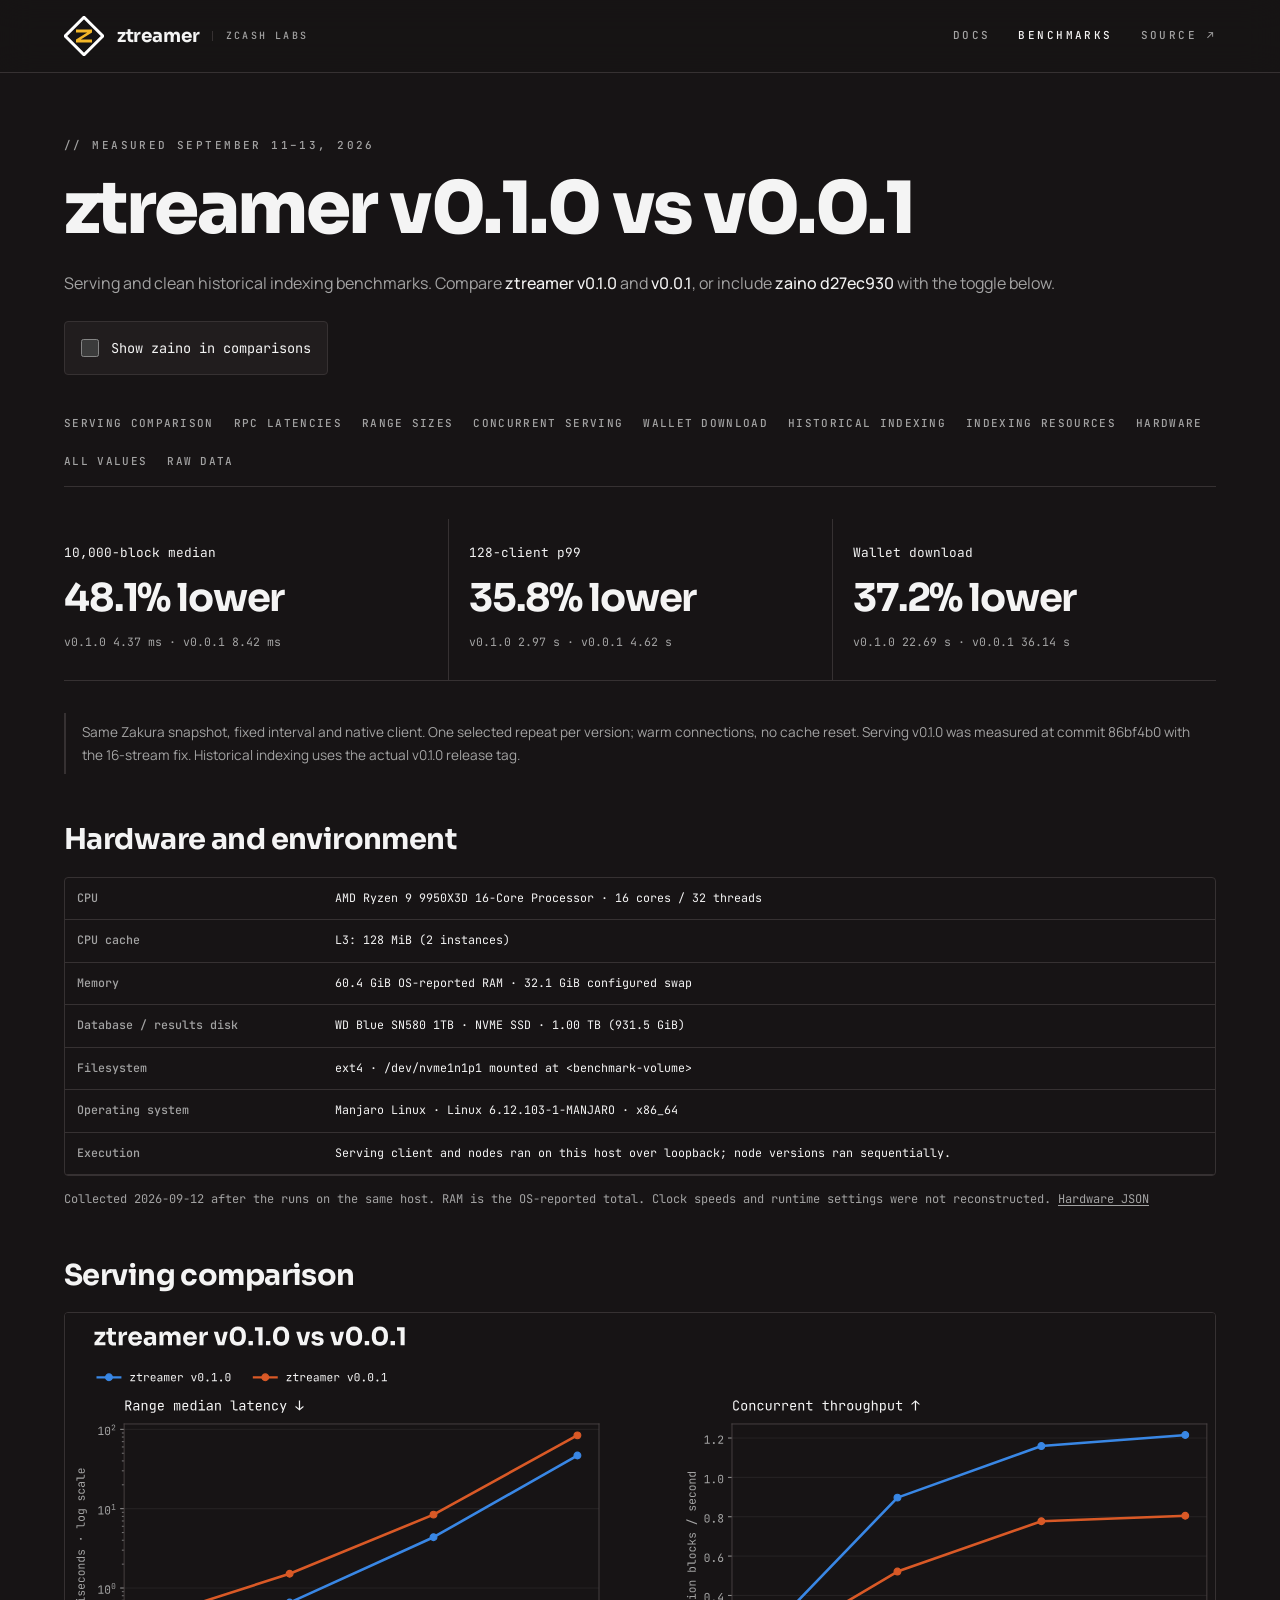
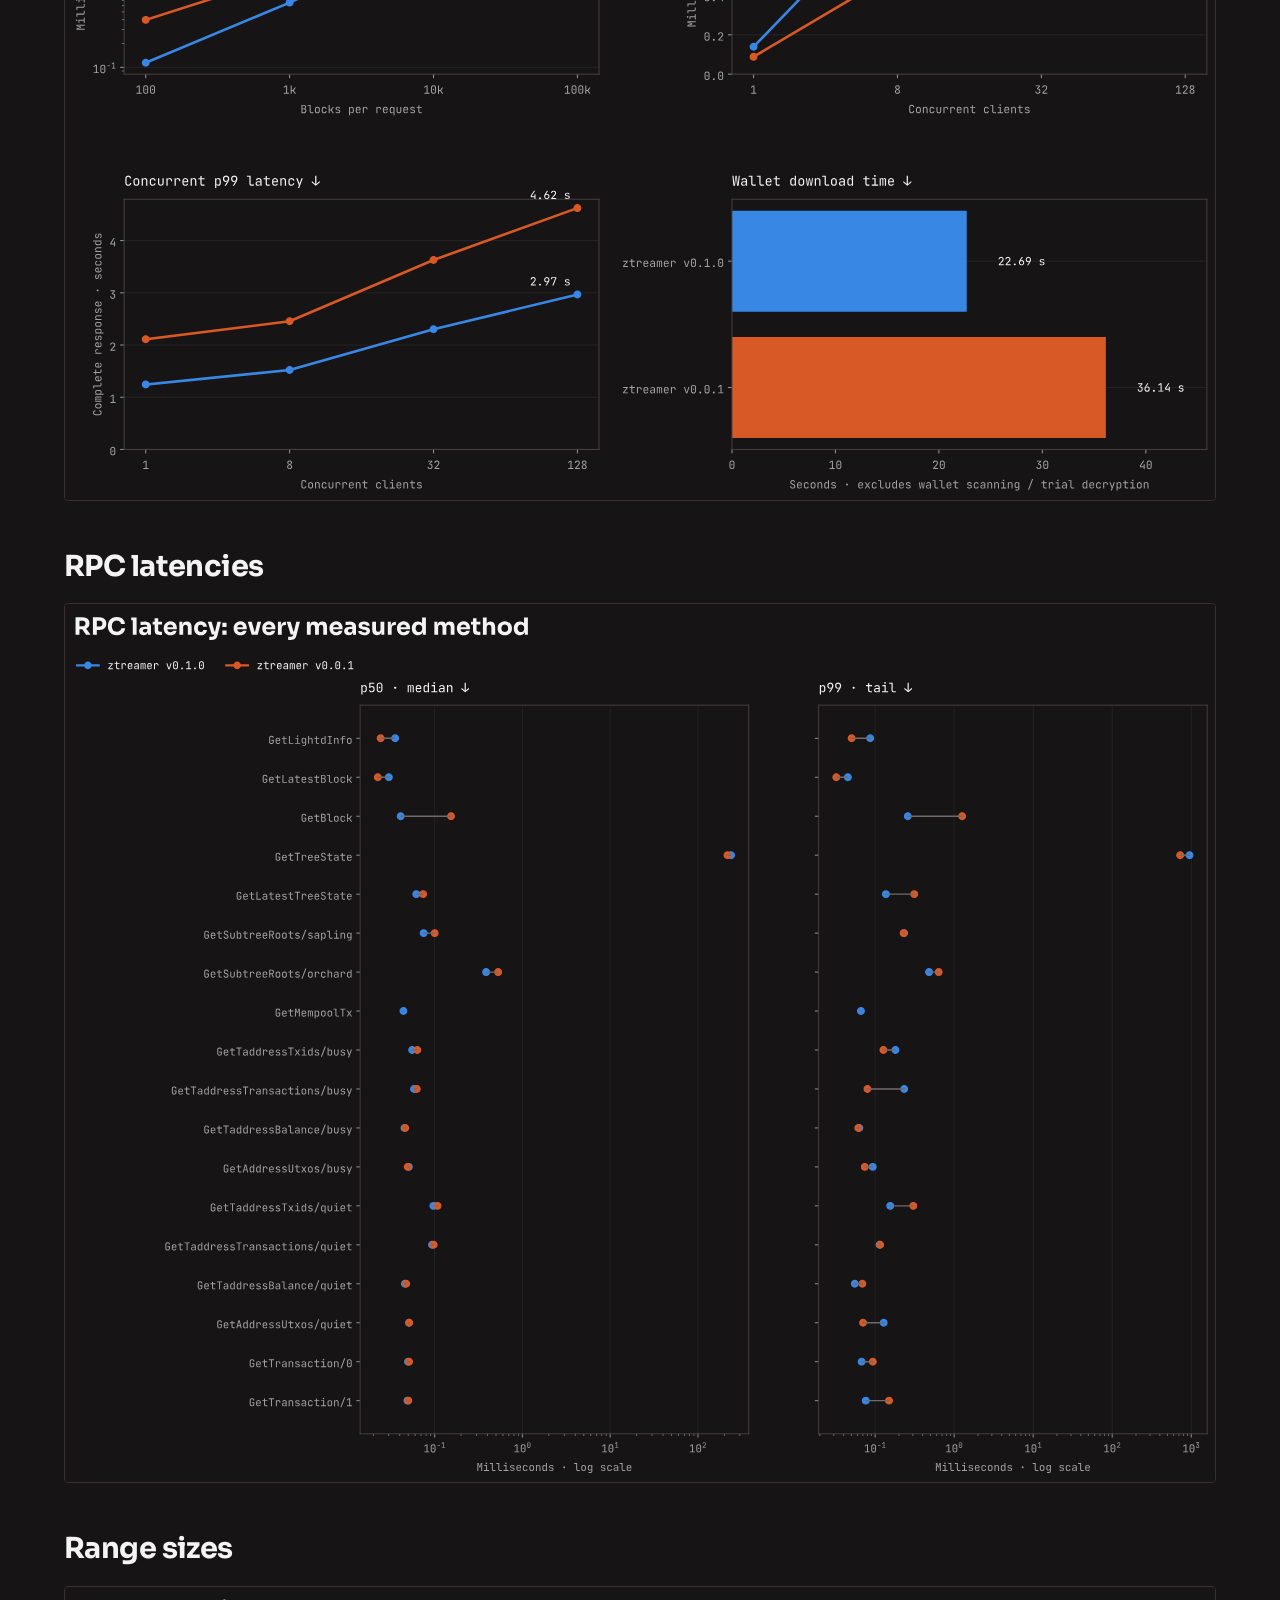
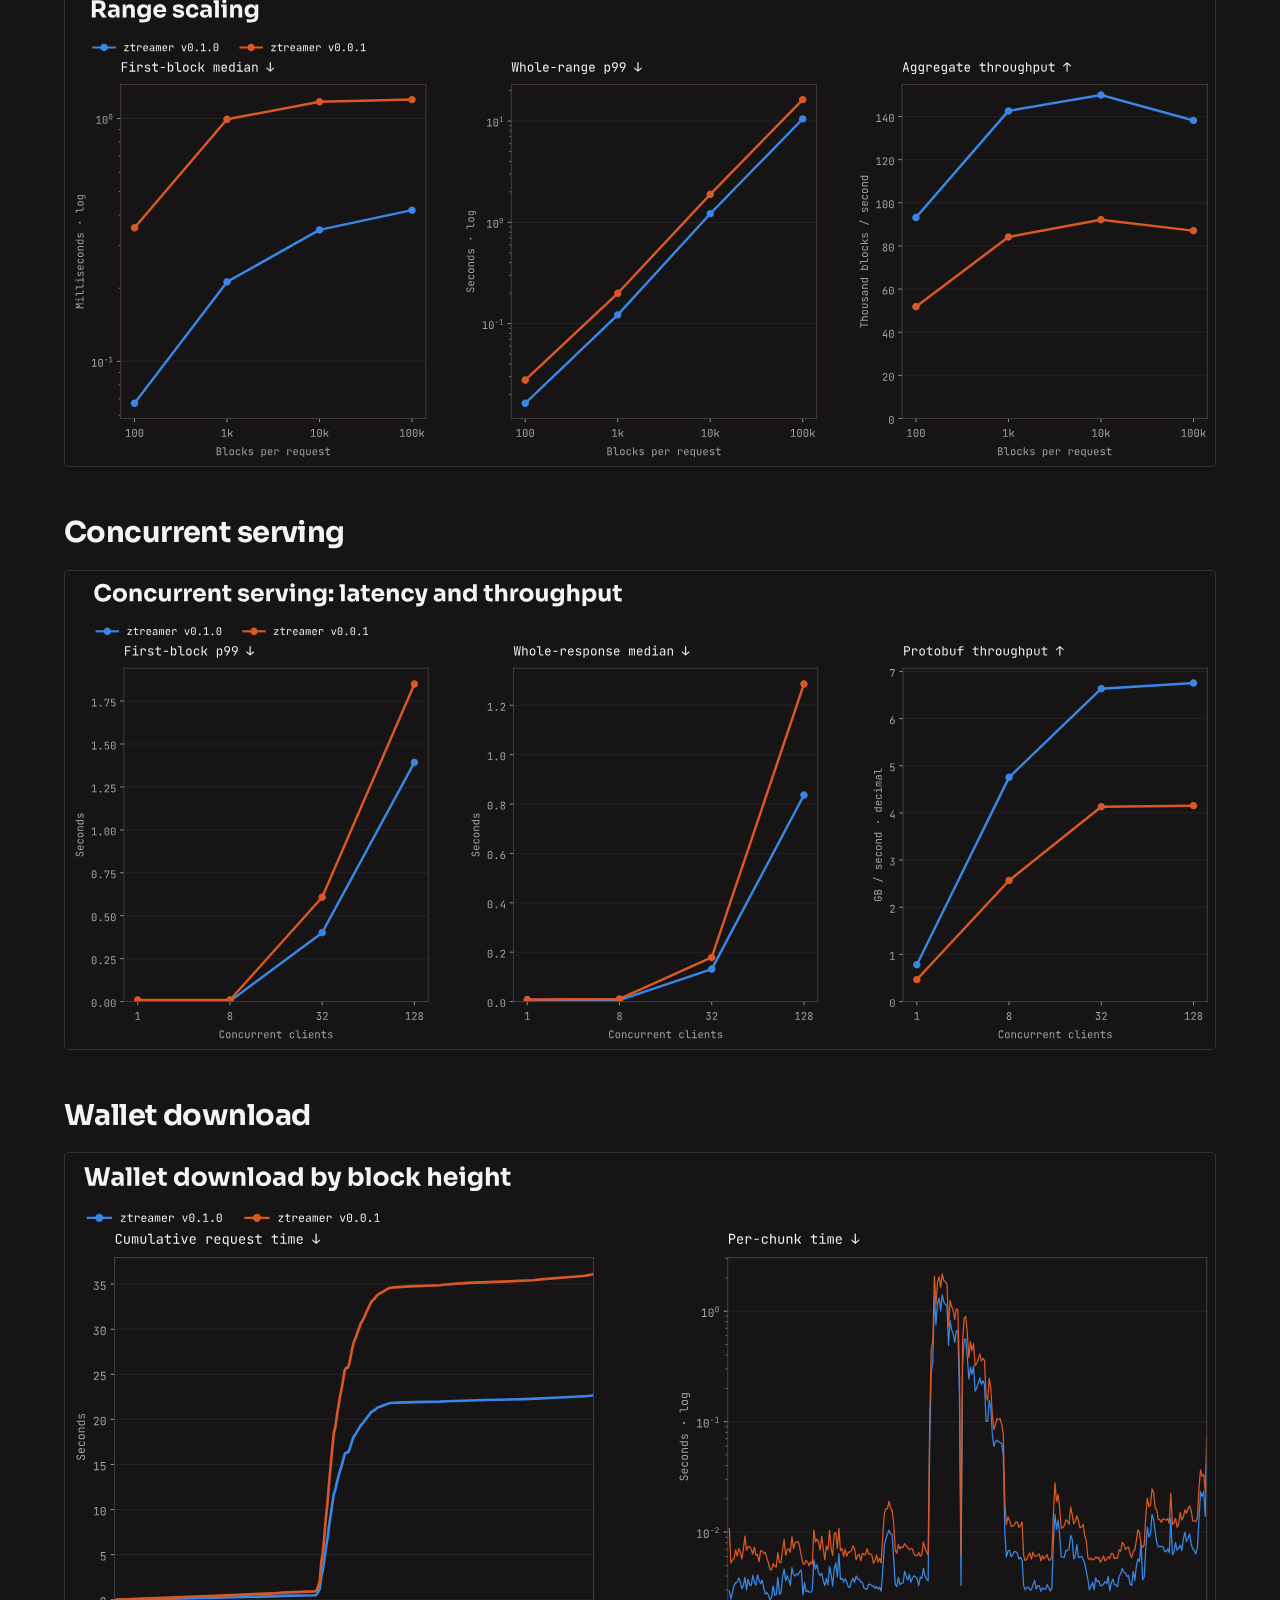
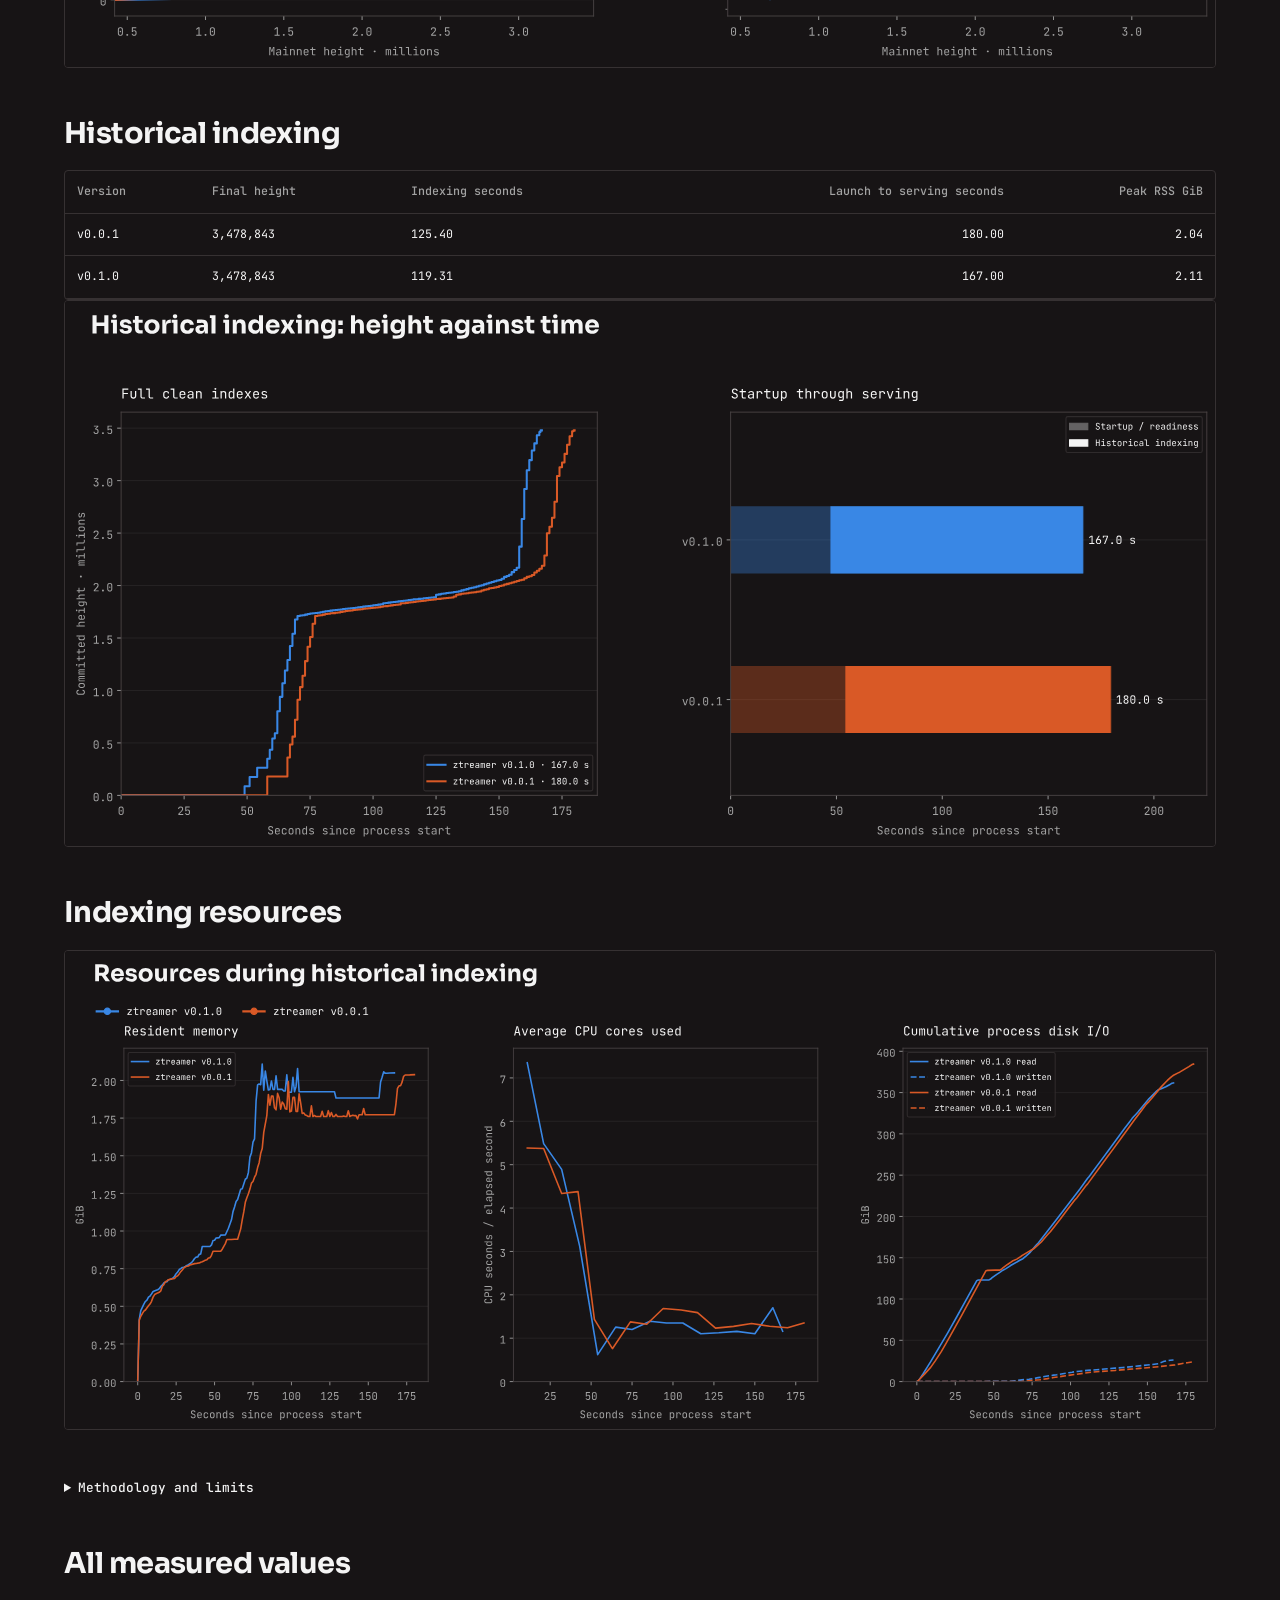
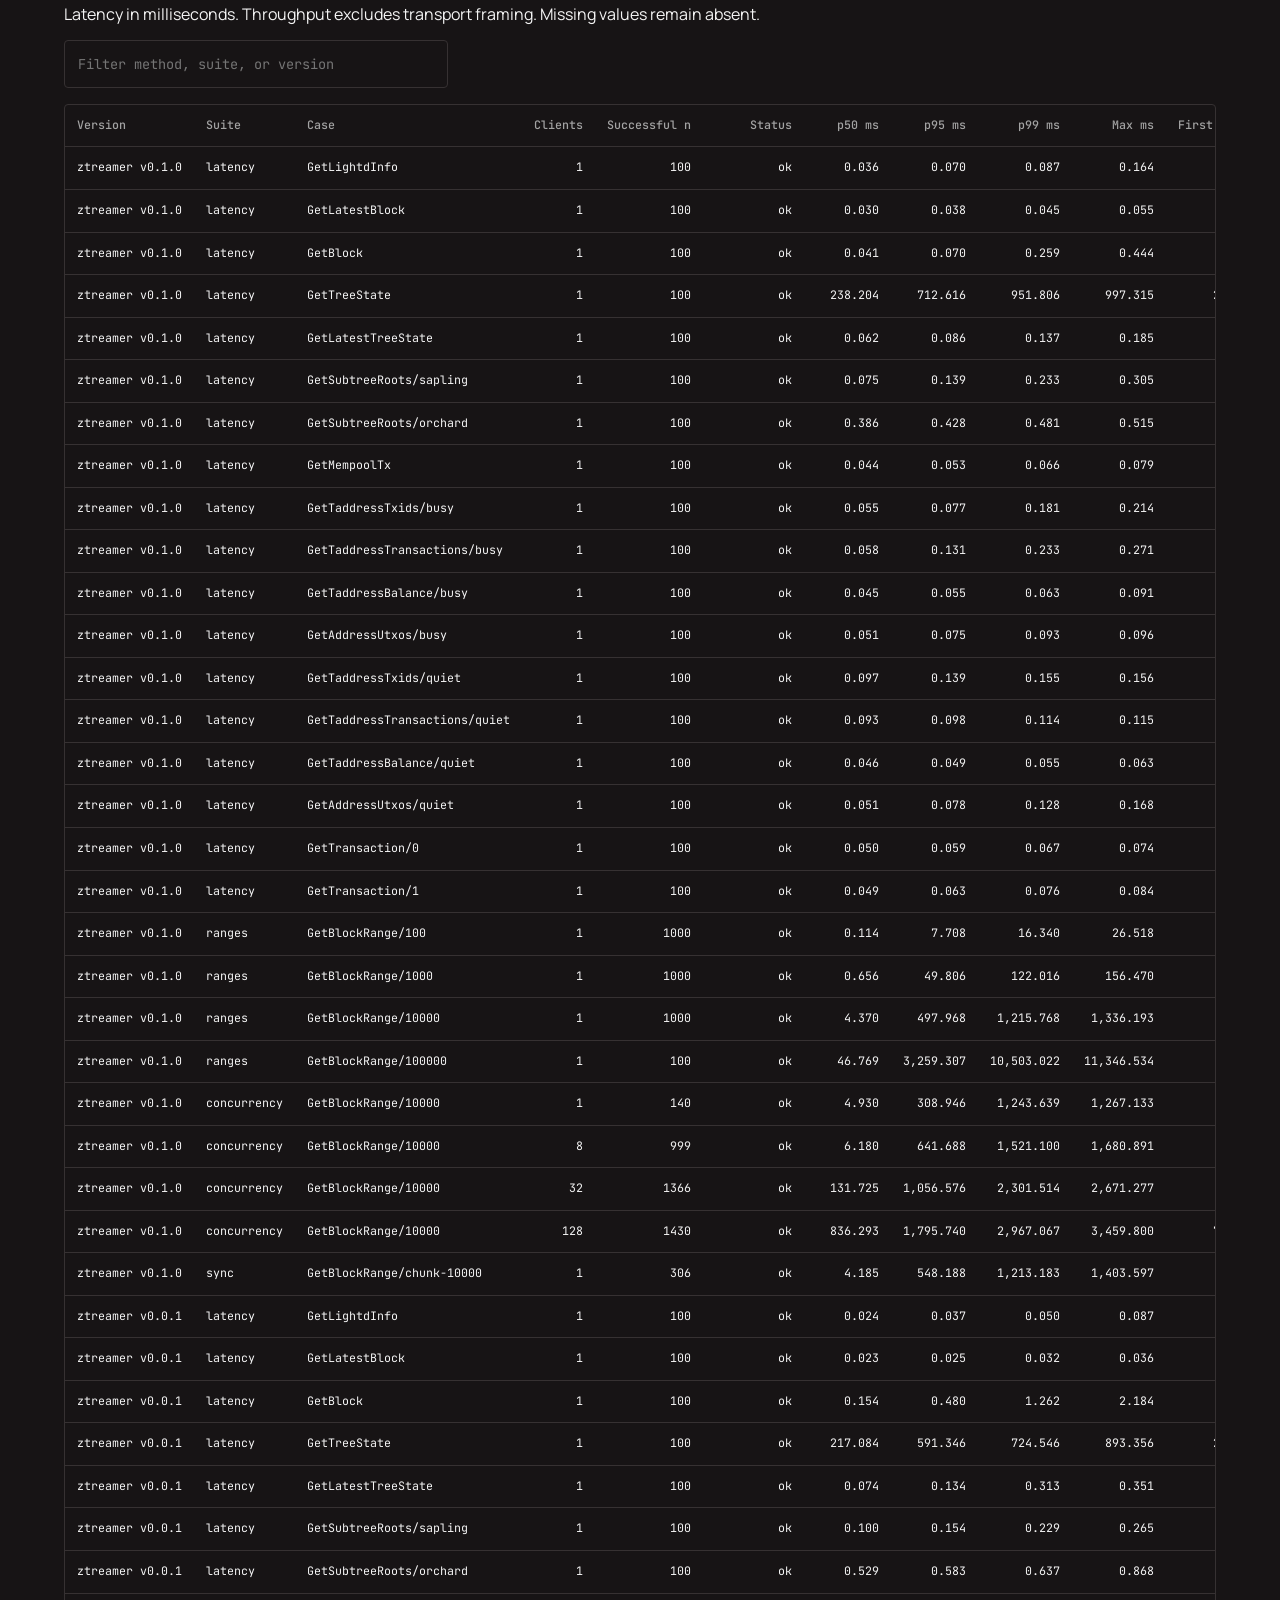
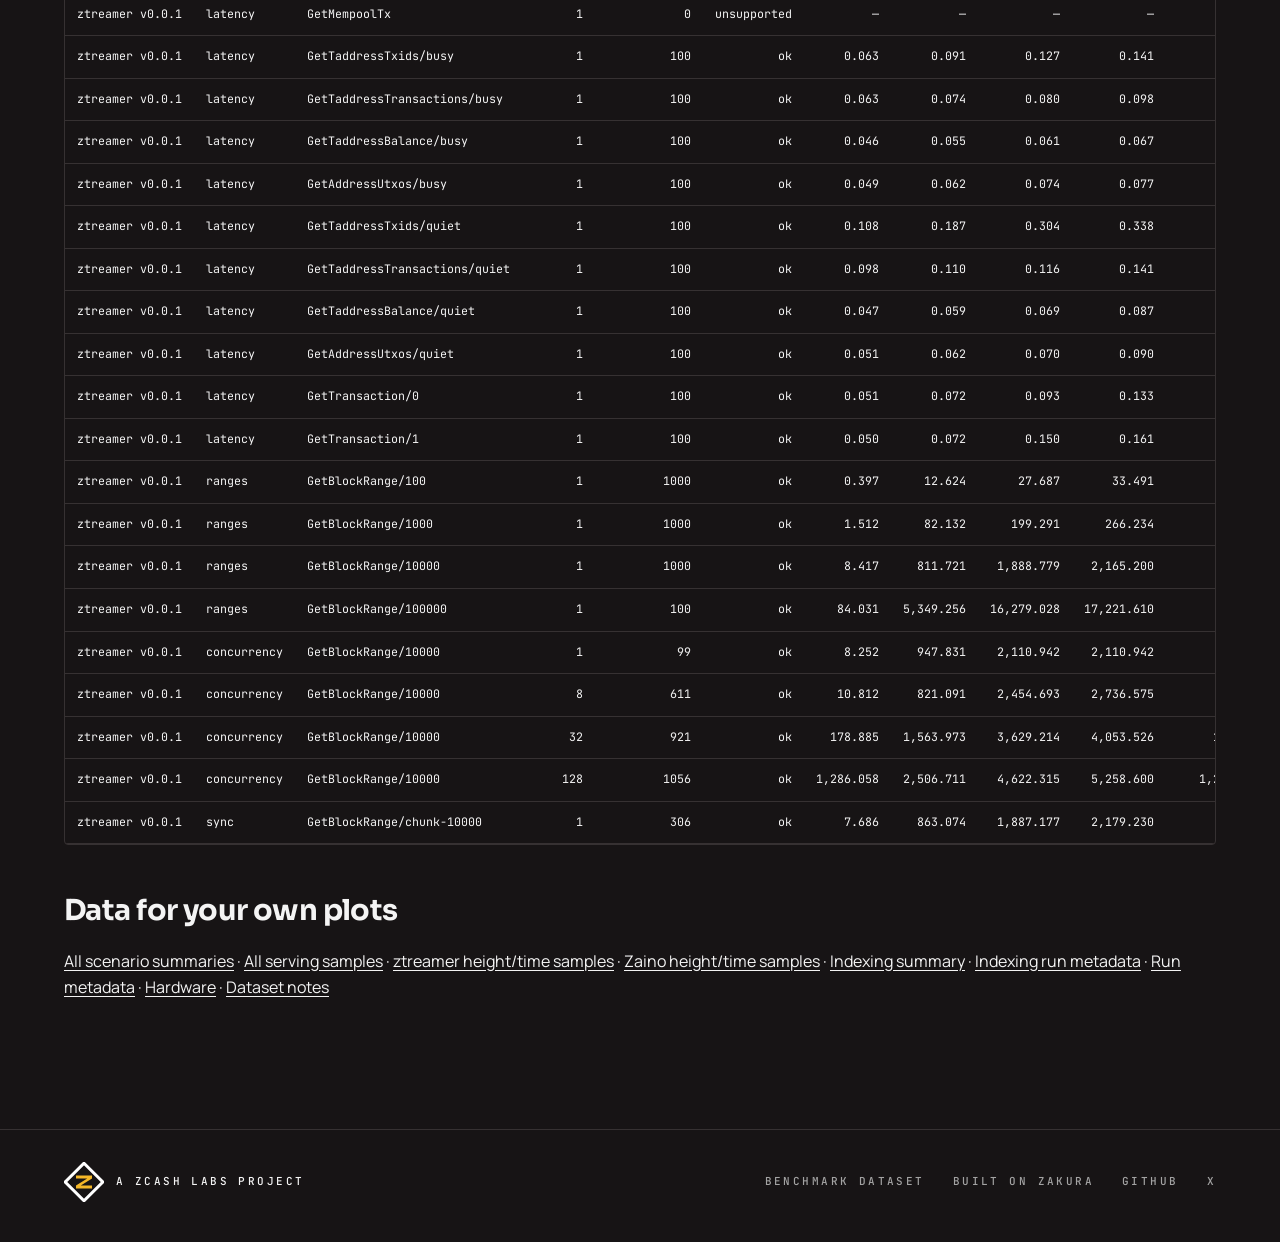
==== commit ef7be9ba: "fix(site): draw benchmark chart text as outlines in the site fonts The charts are shown through <img" ====
--- a/site/benchmarks.html
+++ b/site/benchmarks.html
@@ -18,7 +18,7 @@
     <a class="brand" href="./"><img src="brand/mark.svg" alt="" width="40" height="40"><b>ztreamer</b><span>Zcash Labs</span></a>
     <nav><a href="docs.html">Docs</a><a href="benchmarks.html" aria-current="page">Benchmarks</a><a href="https://github.com/zcashlabs/ztreamer">Source ↗</a></nav>
   </div>
-</header><main class="wrap benchmark-report"><div class="eyebrow">// Measured September 11–13, 2026</div><h1>ztreamer v0.1.0 vs v0.0.1</h1><p class="sub">Serving and clean historical indexing benchmarks. Compare <strong>ztreamer v0.1.0</strong> and <strong>v0.0.1</strong>, or include <strong>zaino d27ec930</strong> with the toggle below.</p><label class="compare-toggle"><input id="show-zaino" type="checkbox" role="switch"> Show zaino in comparisons</label><nav class="report-nav" aria-label="Benchmark sections"><a href="#overview">Serving comparison</a><a href="#rpc-latencies">RPC latencies</a><a href="#range-details">Range sizes</a><a href="#concurrency">Concurrent serving</a><a href="#wallet-download">Wallet download</a><a href="#historical-indexing">Historical indexing</a><a href="#sync-resources">Indexing resources</a><a href="#hardware">Hardware</a><a href="#numbers">All values</a><a href="#data">Raw data</a></nav><div class="cards" data-zaino-only hidden><div class="card">10,000-block median<b>114.4× latency</b><span>Zaino 500.04 ms · ztreamer v0.1.0 4.37 ms</span></div><div class="card">128-client p99<b>6.88× latency</b><span>Zaino 20.42 s · ztreamer v0.1.0 2.97 s</span></div><div class="card">Wallet download<b>15.64× duration</b><span>Zaino 354.82 s · ztreamer v0.1.0 22.69 s</span></div></div><div class="cards" data-ztreamer-only><div class="card">10,000-block median<b>48.1% lower</b><span>v0.1.0 4.37 ms · v0.0.1 8.42 ms</span></div><div class="card">128-client p99<b>35.8% lower</b><span>v0.1.0 2.97 s · v0.0.1 4.62 s</span></div><div class="card">Wallet download<b>37.2% lower</b><span>v0.1.0 22.69 s · v0.0.1 36.14 s</span></div></div><p class="note" data-ztreamer-only>Same Zakura snapshot, fixed interval and native client. One selected repeat per version; warm connections, no cache reset. Serving v0.1.0 was measured at commit 86bf4b0 with the 16-stream fix. Historical indexing uses the actual v0.1.0 release tag.</p><p class="note" data-zaino-only hidden><strong>Read the comparison correctly.</strong> All serving tests use mainnet heights 419,200–3,478,843, the same fixtures and seed, and sequential runs. Zaino reads a Zebra validator at tip 3,479,843; ztreamer used Zakura at tip 3,478,843. The benchmark upper-block hash matches, but tip-dependent RPCs see different tips. Zaino’s persistent index is complete through 3,478,842; the final benchmark block is in its nonfinalized window. Results include the different backing-node implementations.</p><section id="hardware"><h2>Hardware and environment</h2><div class="table-wrap"><table aria-label="Benchmark hardware"><tbody><tr><th scope="row">CPU</th><td style="text-align:left;white-space:normal">AMD Ryzen 9 9950X3D 16-Core Processor · 16 cores / 32 threads</td></tr><tr><th scope="row">CPU cache</th><td style="text-align:left;white-space:normal">L3: 128 MiB (2 instances)</td></tr><tr><th scope="row">Memory</th><td style="text-align:left;white-space:normal">60.4 GiB OS-reported RAM · 32.1 GiB configured swap</td></tr><tr><th scope="row">Database / results disk</th><td style="text-align:left;white-space:normal">WD Blue SN580 1TB · NVME SSD · 1.00 TB (931.5 GiB)</td></tr><tr><th scope="row">Filesystem</th><td style="text-align:left;white-space:normal">ext4 · /dev/nvme1n1p1 mounted at &lt;benchmark-volume&gt;</td></tr><tr><th scope="row">Operating system</th><td style="text-align:left;white-space:normal">Manjaro Linux · Linux 6.12.103-1-MANJARO · x86_64</td></tr><tr><th scope="row">Execution</th><td style="text-align:left;white-space:normal">Serving client and nodes ran on this host over loopback; node versions ran sequentially.</td></tr></tbody></table></div><p class="downloads">Collected 2026-09-12 after the runs on the same host. RAM is the OS-reported total. Clock speeds and runtime settings were not reconstructed. <a href="benchmarks/2026-09-11/hardware.json">Hardware JSON</a></p></section><section id="overview"><h2>Serving comparison</h2><div data-ztreamer-only><img loading="lazy" alt="overview ztreamer" src="benchmarks/2026-09-11/overview-ztreamer.svg?v=20260913"></div><div data-zaino-only hidden><img loading="lazy" alt="overview" src="benchmarks/2026-09-11/overview.svg?v=20260913"></div></section><section id="rpc-latencies"><h2>RPC latencies</h2><div data-ztreamer-only><img loading="lazy" alt="rpc latencies ztreamer" src="benchmarks/2026-09-11/rpc-latencies-ztreamer.svg?v=20260913"></div><div data-zaino-only hidden><img loading="lazy" alt="rpc latencies" src="benchmarks/2026-09-11/rpc-latencies.svg?v=20260913"></div></section><section id="range-details"><h2>Range sizes</h2><div data-ztreamer-only><img loading="lazy" alt="range details ztreamer" src="benchmarks/2026-09-11/range-details-ztreamer.svg?v=20260913"></div><div data-zaino-only hidden><img loading="lazy" alt="range details" src="benchmarks/2026-09-11/range-details.svg?v=20260913"></div></section><section id="concurrency"><h2>Concurrent serving</h2><div data-ztreamer-only><img loading="lazy" alt="concurrency ztreamer" src="benchmarks/2026-09-11/concurrency-ztreamer.svg?v=20260913"></div><div data-zaino-only hidden><img loading="lazy" alt="concurrency" src="benchmarks/2026-09-11/concurrency.svg?v=20260913"></div></section><section id="wallet-download"><h2>Wallet download</h2><div data-ztreamer-only><img loading="lazy" alt="wallet download ztreamer" src="benchmarks/2026-09-11/wallet-download-ztreamer.svg?v=20260913"></div><div data-zaino-only hidden><img loading="lazy" alt="wallet download" src="benchmarks/2026-09-11/wallet-download.svg?v=20260913"></div></section><section id="historical-indexing"><h2>Historical indexing</h2><div class="table-wrap"><table aria-label="Historical indexing timings"><thead><tr><th>Version</th><th>Final height</th><th>Indexing seconds</th><th>Launch to serving seconds</th><th>Peak RSS GiB</th></tr></thead><tbody><tr><td>v0.0.1</td><td>3,478,843</td><td>125.40</td><td>180.00</td><td>2.04</td></tr><tr><td>v0.1.0</td><td>3,478,843</td><td>119.31</td><td>167.00</td><td>2.11</td></tr><tr data-zaino-only hidden><td>zaino-d27ec930</td><td>3,478,842</td><td>—</td><td>13,379.59</td><td>43.80</td></tr></tbody></table></div><div data-ztreamer-only><img loading="lazy" alt="historical indexing ztreamer" src="benchmarks/2026-09-11/historical-indexing-ztreamer.svg?v=20260913"></div><div data-zaino-only hidden><img loading="lazy" alt="historical indexing" src="benchmarks/2026-09-11/historical-indexing.svg?v=20260913"></div></section><section id="sync-resources"><h2>Indexing resources</h2><div data-ztreamer-only><img loading="lazy" alt="sync resources ztreamer" src="benchmarks/2026-09-11/sync-resources-ztreamer.svg?v=20260913"></div><div data-zaino-only hidden><img loading="lazy" alt="sync resources" src="benchmarks/2026-09-11/sync-resources.svg?v=20260913"></div></section><details><summary>Methodology and limits</summary><p>One selected repeat per version; no confidence intervals or significance claims. Warmups are excluded. Range counts are 1,000 / 1,000 / 1,000 / 100. RPCs use 100 samples. Concurrency uses ten seconds issuing requests followed by draining in-flight responses, so request populations differ. Wallet download uses 306 chunks and excludes scanning and trial decryption. No cache reset.</p><p>The “busy” address fixture returned no history, and “quiet” returned two transactions per request. Both have zero balance and no UTXOs. These are not heavy address scans. GetMempoolTx returned an empty stream on zaino and v0.1.0; release does not support it. Zaino completed all 27 scenarios with no errors.</p><p>Historical indexing starts with empty persistent indexes. The tagged ztreamer v0.0.1 and v0.1.0 binaries ran sequentially on September 13 against the same static Zakura snapshot, with eight fetch workers and no page-cache reset. The time axes start at process launch; ztreamer includes embedded Zakura startup, and its resources include that node. Zaino’s separate Zebra validator startup and resources are excluded; zaino startup and accumulator rebuild are included in its readiness time. Compilation is excluded for all versions. Final indexed heights differ slightly; exact boundaries and phase times are in the indexing metadata and summary. Height curves show committed progress, sampled once per second. CPU use is averaged over ten-second windows. The ztreamer and zaino resource rows use seconds and hours respectively.</p></details><section id="numbers"><h2>All measured values</h2><p>Latency in milliseconds. Throughput excludes transport framing. Missing values remain absent.</p><input id="filter" placeholder="Filter method, suite, or version" aria-label="Filter results"><span id="count" aria-live="polite"></span><div class="table-wrap"><table><thead><tr><th>Version</th><th>Suite</th><th>Case</th><th>Clients</th><th>Successful n</th><th>Status</th><th>p50 ms</th><th>p95 ms</th><th>p99 ms</th><th>Max ms</th><th>First p50 ms</th><th>First p99 ms</th><th>Blocks/s</th><th>MB/s</th><th>Wall s</th></tr></thead><tbody><tr><td>ztreamer v0.1.0</td><td>latency</td><td>GetLightdInfo</td><td>1</td><td>100</td><td>ok</td><td>0.036</td><td>0.070</td><td>0.087</td><td>0.164</td><td>0.035</td><td>0.086</td><td>0.000</td><td>2.366</td><td>0.004</td></tr><tr><td>ztreamer v0.1.0</td><td>latency</td><td>GetLatestBlock</td><td>1</td><td>100</td><td>ok</td><td>0.030</td><td>0.038</td><td>0.045</td><td>0.055</td><td>0.030</td><td>0.045</td><td>0.000</td><td>1.254</td><td>0.003</td></tr><tr><td>ztreamer v0.1.0</td><td>latency</td><td>GetBlock</td><td>1</td><td>100</td><td>ok</td><td>0.041</td><td>0.070</td><td>0.259</td><td>0.444</td><td>0.041</td><td>0.235</td><td>18,695.950</td><td>75.689</td><td>0.005</td></tr><tr><td>ztreamer v0.1.0</td><td>latency</td><td>GetTreeState</td><td>1</td><td>100</td><td>ok</td><td>238.204</td><td>712.616</td><td>951.806</td><td>997.315</td><td>238.203</td><td>951.805</td><td>0.000</td><td>0.006</td><td>28.014</td></tr><tr><td>ztreamer v0.1.0</td><td>latency</td><td>GetLatestTreeState</td><td>1</td><td>100</td><td>ok</td><td>0.062</td><td>0.086</td><td>0.137</td><td>0.185</td><td>0.062</td><td>0.136</td><td>0.000</td><td>41.232</td><td>0.007</td></tr><tr><td>ztreamer v0.1.0</td><td>latency</td><td>GetSubtreeRoots/sapling</td><td>1</td><td>100</td><td>ok</td><td>0.075</td><td>0.139</td><td>0.233</td><td>0.305</td><td>0.049</td><td>0.213</td><td>0.000</td><td>8.243</td><td>0.009</td></tr><tr><td>ztreamer v0.1.0</td><td>latency</td><td>GetSubtreeRoots/orchard</td><td>1</td><td>100</td><td>ok</td><td>0.386</td><td>0.428</td><td>0.481</td><td>0.515</td><td>0.070</td><td>0.141</td><td>0.000</td><td>1.829</td><td>0.039</td></tr><tr><td>ztreamer v0.1.0</td><td>latency</td><td>GetMempoolTx</td><td>1</td><td>100</td><td>ok</td><td>0.044</td><td>0.053</td><td>0.066</td><td>0.079</td><td>—</td><td>—</td><td>0.000</td><td>0.000</td><td>0.004</td></tr><tr><td>ztreamer v0.1.0</td><td>latency</td><td>GetTaddressTxids/busy</td><td>1</td><td>100</td><td>ok</td><td>0.055</td><td>0.077</td><td>0.181</td><td>0.214</td><td>—</td><td>—</td><td>0.000</td><td>0.000</td><td>0.006</td></tr><tr><td>ztreamer v0.1.0</td><td>latency</td><td>GetTaddressTransactions/busy</td><td>1</td><td>100</td><td>ok</td><td>0.058</td><td>0.131</td><td>0.233</td><td>0.271</td><td>—</td><td>—</td><td>0.000</td><td>0.000</td><td>0.007</td></tr><tr><td>ztreamer v0.1.0</td><td>latency</td><td>GetTaddressBalance/busy</td><td>1</td><td>100</td><td>ok</td><td>0.045</td><td>0.055</td><td>0.063</td><td>0.091</td><td>0.045</td><td>0.063</td><td>0.000</td><td>0.000</td><td>0.005</td></tr><tr><td>ztreamer v0.1.0</td><td>latency</td><td>GetAddressUtxos/busy</td><td>1</td><td>100</td><td>ok</td><td>0.051</td><td>0.075</td><td>0.093</td><td>0.096</td><td>0.051</td><td>0.093</td><td>0.000</td><td>0.000</td><td>0.005</td></tr><tr><td>ztreamer v0.1.0</td><td>latency</td><td>GetTaddressTxids/quiet</td><td>1</td><td>100</td><td>ok</td><td>0.097</td><td>0.139</td><td>0.155</td><td>0.156</td><td>0.077</td><td>0.135</td><td>0.000</td><td>14.054</td><td>0.010</td></tr><tr><td>ztreamer v0.1.0</td><td>latency</td><td>GetTaddressTransactions/quiet</td><td>1</td><td>100</td><td>ok</td><td>0.093</td><td>0.098</td><td>0.114</td><td>0.115</td><td>0.074</td><td>0.080</td><td>0.000</td><td>15.366</td><td>0.009</td></tr><tr><td>ztreamer v0.1.0</td><td>latency</td><td>GetTaddressBalance/quiet</td><td>1</td><td>100</td><td>ok</td><td>0.046</td><td>0.049</td><td>0.055</td><td>0.063</td><td>0.046</td><td>0.055</td><td>0.000</td><td>0.000</td><td>0.005</td></tr><tr><td>ztreamer v0.1.0</td><td>latency</td><td>GetAddressUtxos/quiet</td><td>1</td><td>100</td><td>ok</td><td>0.051</td><td>0.078</td><td>0.128</td><td>0.168</td><td>0.051</td><td>0.128</td><td>0.000</td><td>0.000</td><td>0.006</td></tr><tr><td>ztreamer v0.1.0</td><td>latency</td><td>GetTransaction/0</td><td>1</td><td>100</td><td>ok</td><td>0.050</td><td>0.059</td><td>0.067</td><td>0.074</td><td>0.049</td><td>0.067</td><td>0.000</td><td>4.902</td><td>0.005</td></tr><tr><td>ztreamer v0.1.0</td><td>latency</td><td>GetTransaction/1</td><td>1</td><td>100</td><td>ok</td><td>0.049</td><td>0.063</td><td>0.076</td><td>0.084</td><td>0.049</td><td>0.076</td><td>0.000</td><td>5.000</td><td>0.005</td></tr><tr><td>ztreamer v0.1.0</td><td>ranges</td><td>GetBlockRange/100</td><td>1</td><td>1000</td><td>ok</td><td>0.114</td><td>7.708</td><td>16.340</td><td>26.518</td><td>0.067</td><td>1.076</td><td>93,130.181</td><td>638.234</td><td>1.074</td></tr><tr><td>ztreamer v0.1.0</td><td>ranges</td><td>GetBlockRange/1000</td><td>1</td><td>1000</td><td>ok</td><td>0.656</td><td>49.806</td><td>122.016</td><td>156.470</td><td>0.212</td><td>0.784</td><td>142,584.404</td><td>725.628</td><td>7.013</td></tr><tr><td>ztreamer v0.1.0</td><td>ranges</td><td>GetBlockRange/10000</td><td>1</td><td>1000</td><td>ok</td><td>4.370</td><td>497.968</td><td>1,215.768</td><td>1,336.193</td><td>0.348</td><td>0.924</td><td>149,958.720</td><td>776.794</td><td>66.685</td></tr><tr><td>ztreamer v0.1.0</td><td>ranges</td><td>GetBlockRange/100000</td><td>1</td><td>100</td><td>ok</td><td>46.769</td><td>3,259.307</td><td>10,503.022</td><td>11,346.534</td><td>0.419</td><td>0.994</td><td>138,160.635</td><td>791.067</td><td>72.380</td></tr><tr><td>ztreamer v0.1.0</td><td>concurrency</td><td>GetBlockRange/10000</td><td>1</td><td>140</td><td>ok</td><td>4.930</td><td>308.946</td><td>1,243.639</td><td>1,267.133</td><td>0.333</td><td>1.080</td><td>139,043.191</td><td>782.239</td><td>10.069</td></tr><tr><td>ztreamer v0.1.0</td><td>concurrency</td><td>GetBlockRange/10000</td><td>8</td><td>999</td><td>ok</td><td>6.180</td><td>641.688</td><td>1,521.100</td><td>1,680.891</td><td>0.597</td><td>2.444</td><td>897,086.093</td><td>4,754.541</td><td>11.136</td></tr><tr><td>ztreamer v0.1.0</td><td>concurrency</td><td>GetBlockRange/10000</td><td>32</td><td>1366</td><td>ok</td><td>131.725</td><td>1,056.576</td><td>2,301.514</td><td>2,671.277</td><td>92.362</td><td>401.231</td><td>1,159,071.596</td><td>6,633.991</td><td>11.785</td></tr><tr><td>ztreamer v0.1.0</td><td>concurrency</td><td>GetBlockRange/10000</td><td>128</td><td>1430</td><td>ok</td><td>836.293</td><td>1,795.740</td><td>2,967.067</td><td>3,459.800</td><td>787.176</td><td>1,392.751</td><td>1,215,004.432</td><td>6,753.797</td><td>11.770</td></tr><tr><td>ztreamer v0.1.0</td><td>sync</td><td>GetBlockRange/chunk-10000</td><td>1</td><td>306</td><td>ok</td><td>4.185</td><td>548.188</td><td>1,213.183</td><td>1,403.597</td><td>0.278</td><td>0.772</td><td>134,840.497</td><td>780.837</td><td>22.691</td></tr><tr><td>ztreamer v0.0.1</td><td>latency</td><td>GetLightdInfo</td><td>1</td><td>100</td><td>ok</td><td>0.024</td><td>0.037</td><td>0.050</td><td>0.087</td><td>0.024</td><td>0.050</td><td>0.000</td><td>3.553</td><td>0.003</td></tr><tr><td>ztreamer v0.0.1</td><td>latency</td><td>GetLatestBlock</td><td>1</td><td>100</td><td>ok</td><td>0.023</td><td>0.025</td><td>0.032</td><td>0.036</td><td>0.022</td><td>0.032</td><td>0.000</td><td>1.701</td><td>0.002</td></tr><tr><td>ztreamer v0.0.1</td><td>latency</td><td>GetBlock</td><td>1</td><td>100</td><td>ok</td><td>0.154</td><td>0.480</td><td>1.262</td><td>2.184</td><td>0.154</td><td>1.209</td><td>4,711.242</td><td>19.073</td><td>0.021</td></tr><tr><td>ztreamer v0.0.1</td><td>latency</td><td>GetTreeState</td><td>1</td><td>100</td><td>ok</td><td>217.084</td><td>591.346</td><td>724.546</td><td>893.356</td><td>217.083</td><td>724.545</td><td>0.000</td><td>0.006</td><td>24.403</td></tr><tr><td>ztreamer v0.0.1</td><td>latency</td><td>GetLatestTreeState</td><td>1</td><td>100</td><td>ok</td><td>0.074</td><td>0.134</td><td>0.313</td><td>0.351</td><td>0.074</td><td>0.312</td><td>0.000</td><td>31.764</td><td>0.009</td></tr><tr><td>ztreamer v0.0.1</td><td>latency</td><td>GetSubtreeRoots/sapling</td><td>1</td><td>100</td><td>ok</td><td>0.100</td><td>0.154</td><td>0.229</td><td>0.265</td><td>0.065</td><td>0.219</td><td>0.000</td><td>6.791</td><td>0.011</td></tr><tr><td>ztreamer v0.0.1</td><td>latency</td><td>GetSubtreeRoots/orchard</td><td>1</td><td>100</td><td>ok</td><td>0.529</td><td>0.583</td><td>0.637</td><td>0.868</td><td>0.090</td><td>0.148</td><td>0.000</td><td>1.336</td><td>0.054</td></tr><tr><td>ztreamer v0.0.1</td><td>latency</td><td>GetMempoolTx</td><td>1</td><td>0</td><td>unsupported</td><td>—</td><td>—</td><td>—</td><td>—</td><td>—</td><td>—</td><td>—</td><td>—</td><td>—</td></tr><tr><td>ztreamer v0.0.1</td><td>latency</td><td>GetTaddressTxids/busy</td><td>1</td><td>100</td><td>ok</td><td>0.063</td><td>0.091</td><td>0.127</td><td>0.141</td><td>—</td><td>—</td><td>0.000</td><td>0.000</td><td>0.007</td></tr><tr><td>ztreamer v0.0.1</td><td>latency</td><td>GetTaddressTransactions/busy</td><td>1</td><td>100</td><td>ok</td><td>0.063</td><td>0.074</td><td>0.080</td><td>0.098</td><td>—</td><td>—</td><td>0.000</td><td>0.000</td><td>0.006</td></tr><tr><td>ztreamer v0.0.1</td><td>latency</td><td>GetTaddressBalance/busy</td><td>1</td><td>100</td><td>ok</td><td>0.046</td><td>0.055</td><td>0.061</td><td>0.067</td><td>0.046</td><td>0.061</td><td>0.000</td><td>0.000</td><td>0.005</td></tr><tr><td>ztreamer v0.0.1</td><td>latency</td><td>GetAddressUtxos/busy</td><td>1</td><td>100</td><td>ok</td><td>0.049</td><td>0.062</td><td>0.074</td><td>0.077</td><td>0.049</td><td>0.074</td><td>0.000</td><td>0.000</td><td>0.005</td></tr><tr><td>ztreamer v0.0.1</td><td>latency</td><td>GetTaddressTxids/quiet</td><td>1</td><td>100</td><td>ok</td><td>0.108</td><td>0.187</td><td>0.304</td><td>0.338</td><td>0.088</td><td>0.248</td><td>0.000</td><td>11.886</td><td>0.012</td></tr><tr><td>ztreamer v0.0.1</td><td>latency</td><td>GetTaddressTransactions/quiet</td><td>1</td><td>100</td><td>ok</td><td>0.098</td><td>0.110</td><td>0.116</td><td>0.141</td><td>0.080</td><td>0.097</td><td>0.000</td><td>14.649</td><td>0.010</td></tr><tr><td>ztreamer v0.0.1</td><td>latency</td><td>GetTaddressBalance/quiet</td><td>1</td><td>100</td><td>ok</td><td>0.047</td><td>0.059</td><td>0.069</td><td>0.087</td><td>0.047</td><td>0.069</td><td>0.000</td><td>0.000</td><td>0.005</td></tr><tr><td>ztreamer v0.0.1</td><td>latency</td><td>GetAddressUtxos/quiet</td><td>1</td><td>100</td><td>ok</td><td>0.051</td><td>0.062</td><td>0.070</td><td>0.090</td><td>0.051</td><td>0.070</td><td>0.000</td><td>0.000</td><td>0.005</td></tr><tr><td>ztreamer v0.0.1</td><td>latency</td><td>GetTransaction/0</td><td>1</td><td>100</td><td>ok</td><td>0.051</td><td>0.072</td><td>0.093</td><td>0.133</td><td>0.051</td><td>0.093</td><td>0.000</td><td>4.517</td><td>0.005</td></tr><tr><td>ztreamer v0.0.1</td><td>latency</td><td>GetTransaction/1</td><td>1</td><td>100</td><td>ok</td><td>0.050</td><td>0.072</td><td>0.150</td><td>0.161</td><td>0.050</td><td>0.150</td><td>0.000</td><td>4.613</td><td>0.005</td></tr><tr><td>ztreamer v0.0.1</td><td>ranges</td><td>GetBlockRange/100</td><td>1</td><td>1000</td><td>ok</td><td>0.397</td><td>12.624</td><td>27.687</td><td>33.491</td><td>0.355</td><td>9.652</td><td>51,825.193</td><td>355.165</td><td>1.930</td></tr><tr><td>ztreamer v0.0.1</td><td>ranges</td><td>GetBlockRange/1000</td><td>1</td><td>1000</td><td>ok</td><td>1.512</td><td>82.132</td><td>199.291</td><td>266.234</td><td>0.992</td><td>7.658</td><td>84,154.088</td><td>428.270</td><td>11.883</td></tr><tr><td>ztreamer v0.0.1</td><td>ranges</td><td>GetBlockRange/10000</td><td>1</td><td>1000</td><td>ok</td><td>8.417</td><td>811.721</td><td>1,888.779</td><td>2,165.200</td><td>1.171</td><td>13.750</td><td>92,142.545</td><td>477.303</td><td>108.527</td></tr><tr><td>ztreamer v0.0.1</td><td>ranges</td><td>GetBlockRange/100000</td><td>1</td><td>100</td><td>ok</td><td>84.031</td><td>5,349.256</td><td>16,279.028</td><td>17,221.610</td><td>1.196</td><td>5.834</td><td>87,046.880</td><td>498.405</td><td>114.881</td></tr><tr><td>ztreamer v0.0.1</td><td>concurrency</td><td>GetBlockRange/10000</td><td>1</td><td>99</td><td>ok</td><td>8.252</td><td>947.831</td><td>2,110.942</td><td>2,110.942</td><td>1.220</td><td>9.065</td><td>88,121.381</td><td>465.546</td><td>11.235</td></tr><tr><td>ztreamer v0.0.1</td><td>concurrency</td><td>GetBlockRange/10000</td><td>8</td><td>611</td><td>ok</td><td>10.812</td><td>821.091</td><td>2,454.693</td><td>2,736.575</td><td>1.685</td><td>8.895</td><td>521,346.203</td><td>2,568.029</td><td>11.720</td></tr><tr><td>ztreamer v0.0.1</td><td>concurrency</td><td>GetBlockRange/10000</td><td>32</td><td>921</td><td>ok</td><td>178.885</td><td>1,563.973</td><td>3,629.214</td><td>4,053.526</td><td>131.888</td><td>607.642</td><td>777,060.851</td><td>4,132.218</td><td>11.852</td></tr><tr><td>ztreamer v0.0.1</td><td>concurrency</td><td>GetBlockRange/10000</td><td>128</td><td>1056</td><td>ok</td><td>1,286.058</td><td>2,506.711</td><td>4,622.315</td><td>5,258.600</td><td>1,235.017</td><td>1,848.784</td><td>804,668.222</td><td>4,153.289</td><td>13.123</td></tr><tr><td>ztreamer v0.0.1</td><td>sync</td><td>GetBlockRange/chunk-10000</td><td>1</td><td>306</td><td>ok</td><td>7.686</td><td>863.074</td><td>1,887.177</td><td>2,179.230</td><td>1.064</td><td>7.638</td><td>84,662.594</td><td>490.266</td><td>36.139</td></tr><tr data-zaino hidden><td>zaino d27ec930</td><td>latency</td><td>GetLightdInfo</td><td>1</td><td>100</td><td>ok</td><td>3.535</td><td>4.198</td><td>4.592</td><td>4.598</td><td>3.535</td><td>4.592</td><td>0.000</td><td>0.047</td><td>0.360</td></tr><tr data-zaino hidden><td>zaino d27ec930</td><td>latency</td><td>GetLatestBlock</td><td>1</td><td>100</td><td>ok</td><td>0.023</td><td>0.074</td><td>0.081</td><td>0.166</td><td>0.023</td><td>0.081</td><td>0.000</td><td>1.220</td><td>0.003</td></tr><tr data-zaino hidden><td>zaino d27ec930</td><td>latency</td><td>GetBlock</td><td>1</td><td>100</td><td>ok</td><td>43.321</td><td>46.698</td><td>46.764</td><td>46.784</td><td>43.318</td><td>46.761</td><td>27.003</td><td>0.161</td><td>3.703</td></tr><tr data-zaino hidden><td>zaino d27ec930</td><td>latency</td><td>GetTreeState</td><td>1</td><td>100</td><td>ok</td><td>43.363</td><td>46.682</td><td>46.845</td><td>47.134</td><td>43.362</td><td>46.843</td><td>0.000</td><td>0.035</td><td>4.397</td></tr><tr data-zaino hidden><td>zaino d27ec930</td><td>latency</td><td>GetLatestTreeState</td><td>1</td><td>100</td><td>ok</td><td>43.347</td><td>46.669</td><td>46.811</td><td>46.964</td><td>43.346</td><td>46.809</td><td>0.000</td><td>0.055</td><td>4.387</td></tr><tr data-zaino hidden><td>zaino d27ec930</td><td>latency</td><td>GetSubtreeRoots/sapling</td><td>1</td><td>100</td><td>ok</td><td>43.338</td><td>46.679</td><td>46.713</td><td>46.872</td><td>43.325</td><td>46.698</td><td>0.000</td><td>0.016</td><td>4.410</td></tr><tr data-zaino hidden><td>zaino d27ec930</td><td>latency</td><td>GetSubtreeRoots/orchard</td><td>1</td><td>100</td><td>ok</td><td>260.464</td><td>264.193</td><td>266.010</td><td>267.700</td><td>42.690</td><td>46.780</td><td>0.000</td><td>0.003</td><td>26.041</td></tr><tr data-zaino hidden><td>zaino d27ec930</td><td>latency</td><td>GetMempoolTx</td><td>1</td><td>100</td><td>ok</td><td>43.342</td><td>46.694</td><td>46.738</td><td>46.754</td><td>—</td><td>—</td><td>0.000</td><td>0.000</td><td>4.403</td></tr><tr data-zaino hidden><td>zaino d27ec930</td><td>latency</td><td>GetTaddressTxids/busy</td><td>1</td><td>100</td><td>ok</td><td>43.361</td><td>46.731</td><td>47.050</td><td>48.671</td><td>—</td><td>—</td><td>0.000</td><td>0.000</td><td>4.390</td></tr><tr data-zaino hidden><td>zaino d27ec930</td><td>latency</td><td>GetTaddressTransactions/busy</td><td>1</td><td>100</td><td>ok</td><td>43.346</td><td>46.608</td><td>46.778</td><td>46.841</td><td>—</td><td>—</td><td>0.000</td><td>0.000</td><td>4.370</td></tr><tr data-zaino hidden><td>zaino d27ec930</td><td>latency</td><td>GetTaddressBalance/busy</td><td>1</td><td>100</td><td>ok</td><td>5.350</td><td>6.960</td><td>7.171</td><td>7.270</td><td>5.350</td><td>7.171</td><td>0.000</td><td>0.000</td><td>0.546</td></tr><tr data-zaino hidden><td>zaino d27ec930</td><td>latency</td><td>GetAddressUtxos/busy</td><td>1</td><td>100</td><td>ok</td><td>0.053</td><td>0.346</td><td>0.471</td><td>0.632</td><td>0.052</td><td>0.471</td><td>0.000</td><td>0.000</td><td>0.010</td></tr><tr data-zaino hidden><td>zaino d27ec930</td><td>latency</td><td>GetTaddressTxids/quiet</td><td>1</td><td>100</td><td>ok</td><td>43.341</td><td>46.733</td><td>46.789</td><td>49.062</td><td>43.331</td><td>46.765</td><td>0.000</td><td>0.033</td><td>4.403</td></tr><tr data-zaino hidden><td>zaino d27ec930</td><td>latency</td><td>GetTaddressTransactions/quiet</td><td>1</td><td>100</td><td>ok</td><td>43.338</td><td>46.627</td><td>46.748</td><td>46.765</td><td>43.328</td><td>46.733</td><td>0.000</td><td>0.033</td><td>4.370</td></tr><tr data-zaino hidden><td>zaino d27ec930</td><td>latency</td><td>GetTaddressBalance/quiet</td><td>1</td><td>100</td><td>ok</td><td>5.254</td><td>6.970</td><td>7.335</td><td>7.364</td><td>5.254</td><td>7.335</td><td>0.000</td><td>0.000</td><td>0.532</td></tr><tr data-zaino hidden><td>zaino d27ec930</td><td>latency</td><td>GetAddressUtxos/quiet</td><td>1</td><td>100</td><td>ok</td><td>0.053</td><td>0.290</td><td>0.344</td><td>0.456</td><td>0.053</td><td>0.344</td><td>0.000</td><td>0.000</td><td>0.009</td></tr><tr data-zaino hidden><td>zaino d27ec930</td><td>latency</td><td>GetTransaction/0</td><td>1</td><td>100</td><td>ok</td><td>0.379</td><td>43.256</td><td>45.328</td><td>46.380</td><td>0.378</td><td>45.328</td><td>0.000</td><td>0.032</td><td>0.752</td></tr><tr data-zaino hidden><td>zaino d27ec930</td><td>latency</td><td>GetTransaction/1</td><td>1</td><td>100</td><td>ok</td><td>43.372</td><td>46.718</td><td>46.768</td><td>46.972</td><td>43.371</td><td>46.767</td><td>0.000</td><td>0.006</td><td>4.407</td></tr><tr data-zaino hidden><td>zaino d27ec930</td><td>ranges</td><td>GetBlockRange/100</td><td>1</td><td>1000</td><td>ok</td><td>53.258</td><td>100.015</td><td>160.070</td><td>190.768</td><td>3.106</td><td>4.921</td><td>1,826.708</td><td>12.519</td><td>54.743</td></tr><tr data-zaino hidden><td>zaino d27ec930</td><td>ranges</td><td>GetBlockRange/1000</td><td>1</td><td>1000</td><td>ok</td><td>136.628</td><td>403.319</td><td>968.265</td><td>1,196.690</td><td>2.890</td><td>4.462</td><td>6,116.082</td><td>31.125</td><td>163.503</td></tr><tr data-zaino hidden><td>zaino d27ec930</td><td>ranges</td><td>GetBlockRange/10000</td><td>1</td><td>1000</td><td>ok</td><td>500.041</td><td>2,258.614</td><td>5,973.871</td><td>10,097.057</td><td>1.979</td><td>5.028</td><td>13,399.321</td><td>69.409</td><td>746.306</td></tr><tr data-zaino hidden><td>zaino d27ec930</td><td>ranges</td><td>GetBlockRange/100000</td><td>1</td><td>100</td><td>ok</td><td>4,226.601</td><td>19,742.157</td><td>47,197.616</td><td>87,410.181</td><td>1.979</td><td>5.170</td><td>13,878.105</td><td>79.462</td><td>720.559</td></tr><tr data-zaino hidden><td>zaino d27ec930</td><td>concurrency</td><td>GetBlockRange/10000</td><td>1</td><td>8</td><td>ok</td><td>500.197</td><td>5,696.859</td><td>5,696.859</td><td>5,696.859</td><td>2.621</td><td>4.849</td><td>7,476.453</td><td>67.983</td><td>10.700</td></tr><tr data-zaino hidden><td>zaino d27ec930</td><td>concurrency</td><td>GetBlockRange/10000</td><td>8</td><td>86</td><td>ok</td><td>593.318</td><td>4,000.068</td><td>5,606.670</td><td>5,606.670</td><td>1.115</td><td>5.843</td><td>74,947.369</td><td>352.761</td><td>11.475</td></tr><tr data-zaino hidden><td>zaino d27ec930</td><td>concurrency</td><td>GetBlockRange/10000</td><td>32</td><td>356</td><td>ok</td><td>553.191</td><td>3,866.638</td><td>11,500.556</td><td>17,490.505</td><td>1.915</td><td>8.475</td><td>138,770.720</td><td>707.135</td><td>25.654</td></tr><tr data-zaino hidden><td>zaino d27ec930</td><td>concurrency</td><td>GetBlockRange/10000</td><td>128</td><td>821</td><td>ok</td><td>1,085.894</td><td>9,062.594</td><td>20,422.431</td><td>28,697.542</td><td>12.117</td><td>50.756</td><td>265,150.074</td><td>1,355.405</td><td>30.964</td></tr><tr data-zaino hidden><td>zaino d27ec930</td><td>sync</td><td>GetBlockRange/chunk-10000</td><td>1</td><td>306</td><td>ok</td><td>1,070.020</td><td>2,823.383</td><td>7,396.299</td><td>10,259.916</td><td>2.587</td><td>4.506</td><td>8,623.128</td><td>49.935</td><td>354.818</td></tr></tbody></table></div></section><section id="data"><h2>Data for your own plots</h2><p><a href="benchmarks/2026-09-11/summary.csv">All scenario summaries</a> · <a href="benchmarks/2026-09-11/samples.csv">All serving samples</a> · <a href="benchmarks/2026-09-11/ztreamer-height-time.csv">ztreamer height/time samples</a> · <a href="benchmarks/2026-09-11/height-time.csv">Zaino height/time samples</a> · <a href="benchmarks/2026-09-11/indexing-summary.csv">Indexing summary</a> · <a href="benchmarks/2026-09-11/indexing-metadata.json">Indexing run metadata</a> · <a href="benchmarks/2026-09-11/metadata.json">Run metadata</a> · <a href="benchmarks/2026-09-11/hardware.json">Hardware</a> · <a href="benchmarks/2026-09-11/README.md">Dataset notes</a></p></section></main><footer>
+</header><main class="wrap benchmark-report"><div class="eyebrow">// Measured September 11–13, 2026</div><h1>ztreamer v0.1.0 vs v0.0.1</h1><p class="sub">Serving and clean historical indexing benchmarks. Compare <strong>ztreamer v0.1.0</strong> and <strong>v0.0.1</strong>, or include <strong>zaino d27ec930</strong> with the toggle below.</p><label class="compare-toggle"><input id="show-zaino" type="checkbox" role="switch"> Show zaino in comparisons</label><nav class="report-nav" aria-label="Benchmark sections"><a href="#overview">Serving comparison</a><a href="#rpc-latencies">RPC latencies</a><a href="#range-details">Range sizes</a><a href="#concurrency">Concurrent serving</a><a href="#wallet-download">Wallet download</a><a href="#historical-indexing">Historical indexing</a><a href="#sync-resources">Indexing resources</a><a href="#hardware">Hardware</a><a href="#numbers">All values</a><a href="#data">Raw data</a></nav><div class="cards" data-zaino-only hidden><div class="card">10,000-block median<b>114.4× latency</b><span>Zaino 500.04 ms · ztreamer v0.1.0 4.37 ms</span></div><div class="card">128-client p99<b>6.88× latency</b><span>Zaino 20.42 s · ztreamer v0.1.0 2.97 s</span></div><div class="card">Wallet download<b>15.64× duration</b><span>Zaino 354.82 s · ztreamer v0.1.0 22.69 s</span></div></div><div class="cards" data-ztreamer-only><div class="card">10,000-block median<b>48.1% lower</b><span>v0.1.0 4.37 ms · v0.0.1 8.42 ms</span></div><div class="card">128-client p99<b>35.8% lower</b><span>v0.1.0 2.97 s · v0.0.1 4.62 s</span></div><div class="card">Wallet download<b>37.2% lower</b><span>v0.1.0 22.69 s · v0.0.1 36.14 s</span></div></div><p class="note" data-ztreamer-only>Same Zakura snapshot, fixed interval and native client. One selected repeat per version; warm connections, no cache reset. Serving v0.1.0 was measured at commit 86bf4b0 with the 16-stream fix. Historical indexing uses the actual v0.1.0 release tag.</p><p class="note" data-zaino-only hidden><strong>Read the comparison correctly.</strong> All serving tests use mainnet heights 419,200–3,478,843, the same fixtures and seed, and sequential runs. Zaino reads a Zebra validator at tip 3,479,843; ztreamer used Zakura at tip 3,478,843. The benchmark upper-block hash matches, but tip-dependent RPCs see different tips. Zaino’s persistent index is complete through 3,478,842; the final benchmark block is in its nonfinalized window. Results include the different backing-node implementations.</p><section id="hardware"><h2>Hardware and environment</h2><div class="table-wrap"><table aria-label="Benchmark hardware"><tbody><tr><th scope="row">CPU</th><td style="text-align:left;white-space:normal">AMD Ryzen 9 9950X3D 16-Core Processor · 16 cores / 32 threads</td></tr><tr><th scope="row">CPU cache</th><td style="text-align:left;white-space:normal">L3: 128 MiB (2 instances)</td></tr><tr><th scope="row">Memory</th><td style="text-align:left;white-space:normal">60.4 GiB OS-reported RAM · 32.1 GiB configured swap</td></tr><tr><th scope="row">Database / results disk</th><td style="text-align:left;white-space:normal">WD Blue SN580 1TB · NVME SSD · 1.00 TB (931.5 GiB)</td></tr><tr><th scope="row">Filesystem</th><td style="text-align:left;white-space:normal">ext4 · /dev/nvme1n1p1 mounted at &lt;benchmark-volume&gt;</td></tr><tr><th scope="row">Operating system</th><td style="text-align:left;white-space:normal">Manjaro Linux · Linux 6.12.103-1-MANJARO · x86_64</td></tr><tr><th scope="row">Execution</th><td style="text-align:left;white-space:normal">Serving client and nodes ran on this host over loopback; node versions ran sequentially.</td></tr></tbody></table></div><p class="downloads">Collected 2026-09-12 after the runs on the same host. RAM is the OS-reported total. Clock speeds and runtime settings were not reconstructed. <a href="benchmarks/2026-09-11/hardware.json">Hardware JSON</a></p></section><section id="overview"><h2>Serving comparison</h2><div data-ztreamer-only><img loading="lazy" alt="overview ztreamer" src="benchmarks/2026-09-11/overview-ztreamer.svg?v=20261113"></div><div data-zaino-only hidden><img loading="lazy" alt="overview" src="benchmarks/2026-09-11/overview.svg?v=20261113"></div></section><section id="rpc-latencies"><h2>RPC latencies</h2><div data-ztreamer-only><img loading="lazy" alt="rpc latencies ztreamer" src="benchmarks/2026-09-11/rpc-latencies-ztreamer.svg?v=20261113"></div><div data-zaino-only hidden><img loading="lazy" alt="rpc latencies" src="benchmarks/2026-09-11/rpc-latencies.svg?v=20261113"></div></section><section id="range-details"><h2>Range sizes</h2><div data-ztreamer-only><img loading="lazy" alt="range details ztreamer" src="benchmarks/2026-09-11/range-details-ztreamer.svg?v=20261113"></div><div data-zaino-only hidden><img loading="lazy" alt="range details" src="benchmarks/2026-09-11/range-details.svg?v=20261113"></div></section><section id="concurrency"><h2>Concurrent serving</h2><div data-ztreamer-only><img loading="lazy" alt="concurrency ztreamer" src="benchmarks/2026-09-11/concurrency-ztreamer.svg?v=20261113"></div><div data-zaino-only hidden><img loading="lazy" alt="concurrency" src="benchmarks/2026-09-11/concurrency.svg?v=20261113"></div></section><section id="wallet-download"><h2>Wallet download</h2><div data-ztreamer-only><img loading="lazy" alt="wallet download ztreamer" src="benchmarks/2026-09-11/wallet-download-ztreamer.svg?v=20261113"></div><div data-zaino-only hidden><img loading="lazy" alt="wallet download" src="benchmarks/2026-09-11/wallet-download.svg?v=20261113"></div></section><section id="historical-indexing"><h2>Historical indexing</h2><div class="table-wrap"><table aria-label="Historical indexing timings"><thead><tr><th>Version</th><th>Final height</th><th>Indexing seconds</th><th>Launch to serving seconds</th><th>Peak RSS GiB</th></tr></thead><tbody><tr><td>v0.0.1</td><td>3,478,843</td><td>125.40</td><td>180.00</td><td>2.04</td></tr><tr><td>v0.1.0</td><td>3,478,843</td><td>119.31</td><td>167.00</td><td>2.11</td></tr><tr data-zaino-only hidden><td>zaino-d27ec930</td><td>3,478,842</td><td>—</td><td>13,379.59</td><td>43.80</td></tr></tbody></table></div><div data-ztreamer-only><img loading="lazy" alt="historical indexing ztreamer" src="benchmarks/2026-09-11/historical-indexing-ztreamer.svg?v=20261113"></div><div data-zaino-only hidden><img loading="lazy" alt="historical indexing" src="benchmarks/2026-09-11/historical-indexing.svg?v=20261113"></div></section><section id="sync-resources"><h2>Indexing resources</h2><div data-ztreamer-only><img loading="lazy" alt="sync resources ztreamer" src="benchmarks/2026-09-11/sync-resources-ztreamer.svg?v=20261113"></div><div data-zaino-only hidden><img loading="lazy" alt="sync resources" src="benchmarks/2026-09-11/sync-resources.svg?v=20261113"></div></section><details><summary>Methodology and limits</summary><p>One selected repeat per version; no confidence intervals or significance claims. Warmups are excluded. Range counts are 1,000 / 1,000 / 1,000 / 100. RPCs use 100 samples. Concurrency uses ten seconds issuing requests followed by draining in-flight responses, so request populations differ. Wallet download uses 306 chunks and excludes scanning and trial decryption. No cache reset.</p><p>The “busy” address fixture returned no history, and “quiet” returned two transactions per request. Both have zero balance and no UTXOs. These are not heavy address scans. GetMempoolTx returned an empty stream on zaino and v0.1.0; release does not support it. Zaino completed all 27 scenarios with no errors.</p><p>Historical indexing starts with empty persistent indexes. The tagged ztreamer v0.0.1 and v0.1.0 binaries ran sequentially on September 13 against the same static Zakura snapshot, with eight fetch workers and no page-cache reset. The time axes start at process launch; ztreamer includes embedded Zakura startup, and its resources include that node. Zaino’s separate Zebra validator startup and resources are excluded; zaino startup and accumulator rebuild are included in its readiness time. Compilation is excluded for all versions. Final indexed heights differ slightly; exact boundaries and phase times are in the indexing metadata and summary. Height curves show committed progress, sampled once per second. CPU use is averaged over ten-second windows. The ztreamer and zaino resource rows use seconds and hours respectively.</p></details><section id="numbers"><h2>All measured values</h2><p>Latency in milliseconds. Throughput excludes transport framing. Missing values remain absent.</p><input id="filter" placeholder="Filter method, suite, or version" aria-label="Filter results"><span id="count" aria-live="polite"></span><div class="table-wrap"><table><thead><tr><th>Version</th><th>Suite</th><th>Case</th><th>Clients</th><th>Successful n</th><th>Status</th><th>p50 ms</th><th>p95 ms</th><th>p99 ms</th><th>Max ms</th><th>First p50 ms</th><th>First p99 ms</th><th>Blocks/s</th><th>MB/s</th><th>Wall s</th></tr></thead><tbody><tr><td>ztreamer v0.1.0</td><td>latency</td><td>GetLightdInfo</td><td>1</td><td>100</td><td>ok</td><td>0.036</td><td>0.070</td><td>0.087</td><td>0.164</td><td>0.035</td><td>0.086</td><td>0.000</td><td>2.366</td><td>0.004</td></tr><tr><td>ztreamer v0.1.0</td><td>latency</td><td>GetLatestBlock</td><td>1</td><td>100</td><td>ok</td><td>0.030</td><td>0.038</td><td>0.045</td><td>0.055</td><td>0.030</td><td>0.045</td><td>0.000</td><td>1.254</td><td>0.003</td></tr><tr><td>ztreamer v0.1.0</td><td>latency</td><td>GetBlock</td><td>1</td><td>100</td><td>ok</td><td>0.041</td><td>0.070</td><td>0.259</td><td>0.444</td><td>0.041</td><td>0.235</td><td>18,695.950</td><td>75.689</td><td>0.005</td></tr><tr><td>ztreamer v0.1.0</td><td>latency</td><td>GetTreeState</td><td>1</td><td>100</td><td>ok</td><td>238.204</td><td>712.616</td><td>951.806</td><td>997.315</td><td>238.203</td><td>951.805</td><td>0.000</td><td>0.006</td><td>28.014</td></tr><tr><td>ztreamer v0.1.0</td><td>latency</td><td>GetLatestTreeState</td><td>1</td><td>100</td><td>ok</td><td>0.062</td><td>0.086</td><td>0.137</td><td>0.185</td><td>0.062</td><td>0.136</td><td>0.000</td><td>41.232</td><td>0.007</td></tr><tr><td>ztreamer v0.1.0</td><td>latency</td><td>GetSubtreeRoots/sapling</td><td>1</td><td>100</td><td>ok</td><td>0.075</td><td>0.139</td><td>0.233</td><td>0.305</td><td>0.049</td><td>0.213</td><td>0.000</td><td>8.243</td><td>0.009</td></tr><tr><td>ztreamer v0.1.0</td><td>latency</td><td>GetSubtreeRoots/orchard</td><td>1</td><td>100</td><td>ok</td><td>0.386</td><td>0.428</td><td>0.481</td><td>0.515</td><td>0.070</td><td>0.141</td><td>0.000</td><td>1.829</td><td>0.039</td></tr><tr><td>ztreamer v0.1.0</td><td>latency</td><td>GetMempoolTx</td><td>1</td><td>100</td><td>ok</td><td>0.044</td><td>0.053</td><td>0.066</td><td>0.079</td><td>—</td><td>—</td><td>0.000</td><td>0.000</td><td>0.004</td></tr><tr><td>ztreamer v0.1.0</td><td>latency</td><td>GetTaddressTxids/busy</td><td>1</td><td>100</td><td>ok</td><td>0.055</td><td>0.077</td><td>0.181</td><td>0.214</td><td>—</td><td>—</td><td>0.000</td><td>0.000</td><td>0.006</td></tr><tr><td>ztreamer v0.1.0</td><td>latency</td><td>GetTaddressTransactions/busy</td><td>1</td><td>100</td><td>ok</td><td>0.058</td><td>0.131</td><td>0.233</td><td>0.271</td><td>—</td><td>—</td><td>0.000</td><td>0.000</td><td>0.007</td></tr><tr><td>ztreamer v0.1.0</td><td>latency</td><td>GetTaddressBalance/busy</td><td>1</td><td>100</td><td>ok</td><td>0.045</td><td>0.055</td><td>0.063</td><td>0.091</td><td>0.045</td><td>0.063</td><td>0.000</td><td>0.000</td><td>0.005</td></tr><tr><td>ztreamer v0.1.0</td><td>latency</td><td>GetAddressUtxos/busy</td><td>1</td><td>100</td><td>ok</td><td>0.051</td><td>0.075</td><td>0.093</td><td>0.096</td><td>0.051</td><td>0.093</td><td>0.000</td><td>0.000</td><td>0.005</td></tr><tr><td>ztreamer v0.1.0</td><td>latency</td><td>GetTaddressTxids/quiet</td><td>1</td><td>100</td><td>ok</td><td>0.097</td><td>0.139</td><td>0.155</td><td>0.156</td><td>0.077</td><td>0.135</td><td>0.000</td><td>14.054</td><td>0.010</td></tr><tr><td>ztreamer v0.1.0</td><td>latency</td><td>GetTaddressTransactions/quiet</td><td>1</td><td>100</td><td>ok</td><td>0.093</td><td>0.098</td><td>0.114</td><td>0.115</td><td>0.074</td><td>0.080</td><td>0.000</td><td>15.366</td><td>0.009</td></tr><tr><td>ztreamer v0.1.0</td><td>latency</td><td>GetTaddressBalance/quiet</td><td>1</td><td>100</td><td>ok</td><td>0.046</td><td>0.049</td><td>0.055</td><td>0.063</td><td>0.046</td><td>0.055</td><td>0.000</td><td>0.000</td><td>0.005</td></tr><tr><td>ztreamer v0.1.0</td><td>latency</td><td>GetAddressUtxos/quiet</td><td>1</td><td>100</td><td>ok</td><td>0.051</td><td>0.078</td><td>0.128</td><td>0.168</td><td>0.051</td><td>0.128</td><td>0.000</td><td>0.000</td><td>0.006</td></tr><tr><td>ztreamer v0.1.0</td><td>latency</td><td>GetTransaction/0</td><td>1</td><td>100</td><td>ok</td><td>0.050</td><td>0.059</td><td>0.067</td><td>0.074</td><td>0.049</td><td>0.067</td><td>0.000</td><td>4.902</td><td>0.005</td></tr><tr><td>ztreamer v0.1.0</td><td>latency</td><td>GetTransaction/1</td><td>1</td><td>100</td><td>ok</td><td>0.049</td><td>0.063</td><td>0.076</td><td>0.084</td><td>0.049</td><td>0.076</td><td>0.000</td><td>5.000</td><td>0.005</td></tr><tr><td>ztreamer v0.1.0</td><td>ranges</td><td>GetBlockRange/100</td><td>1</td><td>1000</td><td>ok</td><td>0.114</td><td>7.708</td><td>16.340</td><td>26.518</td><td>0.067</td><td>1.076</td><td>93,130.181</td><td>638.234</td><td>1.074</td></tr><tr><td>ztreamer v0.1.0</td><td>ranges</td><td>GetBlockRange/1000</td><td>1</td><td>1000</td><td>ok</td><td>0.656</td><td>49.806</td><td>122.016</td><td>156.470</td><td>0.212</td><td>0.784</td><td>142,584.404</td><td>725.628</td><td>7.013</td></tr><tr><td>ztreamer v0.1.0</td><td>ranges</td><td>GetBlockRange/10000</td><td>1</td><td>1000</td><td>ok</td><td>4.370</td><td>497.968</td><td>1,215.768</td><td>1,336.193</td><td>0.348</td><td>0.924</td><td>149,958.720</td><td>776.794</td><td>66.685</td></tr><tr><td>ztreamer v0.1.0</td><td>ranges</td><td>GetBlockRange/100000</td><td>1</td><td>100</td><td>ok</td><td>46.769</td><td>3,259.307</td><td>10,503.022</td><td>11,346.534</td><td>0.419</td><td>0.994</td><td>138,160.635</td><td>791.067</td><td>72.380</td></tr><tr><td>ztreamer v0.1.0</td><td>concurrency</td><td>GetBlockRange/10000</td><td>1</td><td>140</td><td>ok</td><td>4.930</td><td>308.946</td><td>1,243.639</td><td>1,267.133</td><td>0.333</td><td>1.080</td><td>139,043.191</td><td>782.239</td><td>10.069</td></tr><tr><td>ztreamer v0.1.0</td><td>concurrency</td><td>GetBlockRange/10000</td><td>8</td><td>999</td><td>ok</td><td>6.180</td><td>641.688</td><td>1,521.100</td><td>1,680.891</td><td>0.597</td><td>2.444</td><td>897,086.093</td><td>4,754.541</td><td>11.136</td></tr><tr><td>ztreamer v0.1.0</td><td>concurrency</td><td>GetBlockRange/10000</td><td>32</td><td>1366</td><td>ok</td><td>131.725</td><td>1,056.576</td><td>2,301.514</td><td>2,671.277</td><td>92.362</td><td>401.231</td><td>1,159,071.596</td><td>6,633.991</td><td>11.785</td></tr><tr><td>ztreamer v0.1.0</td><td>concurrency</td><td>GetBlockRange/10000</td><td>128</td><td>1430</td><td>ok</td><td>836.293</td><td>1,795.740</td><td>2,967.067</td><td>3,459.800</td><td>787.176</td><td>1,392.751</td><td>1,215,004.432</td><td>6,753.797</td><td>11.770</td></tr><tr><td>ztreamer v0.1.0</td><td>sync</td><td>GetBlockRange/chunk-10000</td><td>1</td><td>306</td><td>ok</td><td>4.185</td><td>548.188</td><td>1,213.183</td><td>1,403.597</td><td>0.278</td><td>0.772</td><td>134,840.497</td><td>780.837</td><td>22.691</td></tr><tr><td>ztreamer v0.0.1</td><td>latency</td><td>GetLightdInfo</td><td>1</td><td>100</td><td>ok</td><td>0.024</td><td>0.037</td><td>0.050</td><td>0.087</td><td>0.024</td><td>0.050</td><td>0.000</td><td>3.553</td><td>0.003</td></tr><tr><td>ztreamer v0.0.1</td><td>latency</td><td>GetLatestBlock</td><td>1</td><td>100</td><td>ok</td><td>0.023</td><td>0.025</td><td>0.032</td><td>0.036</td><td>0.022</td><td>0.032</td><td>0.000</td><td>1.701</td><td>0.002</td></tr><tr><td>ztreamer v0.0.1</td><td>latency</td><td>GetBlock</td><td>1</td><td>100</td><td>ok</td><td>0.154</td><td>0.480</td><td>1.262</td><td>2.184</td><td>0.154</td><td>1.209</td><td>4,711.242</td><td>19.073</td><td>0.021</td></tr><tr><td>ztreamer v0.0.1</td><td>latency</td><td>GetTreeState</td><td>1</td><td>100</td><td>ok</td><td>217.084</td><td>591.346</td><td>724.546</td><td>893.356</td><td>217.083</td><td>724.545</td><td>0.000</td><td>0.006</td><td>24.403</td></tr><tr><td>ztreamer v0.0.1</td><td>latency</td><td>GetLatestTreeState</td><td>1</td><td>100</td><td>ok</td><td>0.074</td><td>0.134</td><td>0.313</td><td>0.351</td><td>0.074</td><td>0.312</td><td>0.000</td><td>31.764</td><td>0.009</td></tr><tr><td>ztreamer v0.0.1</td><td>latency</td><td>GetSubtreeRoots/sapling</td><td>1</td><td>100</td><td>ok</td><td>0.100</td><td>0.154</td><td>0.229</td><td>0.265</td><td>0.065</td><td>0.219</td><td>0.000</td><td>6.791</td><td>0.011</td></tr><tr><td>ztreamer v0.0.1</td><td>latency</td><td>GetSubtreeRoots/orchard</td><td>1</td><td>100</td><td>ok</td><td>0.529</td><td>0.583</td><td>0.637</td><td>0.868</td><td>0.090</td><td>0.148</td><td>0.000</td><td>1.336</td><td>0.054</td></tr><tr><td>ztreamer v0.0.1</td><td>latency</td><td>GetMempoolTx</td><td>1</td><td>0</td><td>unsupported</td><td>—</td><td>—</td><td>—</td><td>—</td><td>—</td><td>—</td><td>—</td><td>—</td><td>—</td></tr><tr><td>ztreamer v0.0.1</td><td>latency</td><td>GetTaddressTxids/busy</td><td>1</td><td>100</td><td>ok</td><td>0.063</td><td>0.091</td><td>0.127</td><td>0.141</td><td>—</td><td>—</td><td>0.000</td><td>0.000</td><td>0.007</td></tr><tr><td>ztreamer v0.0.1</td><td>latency</td><td>GetTaddressTransactions/busy</td><td>1</td><td>100</td><td>ok</td><td>0.063</td><td>0.074</td><td>0.080</td><td>0.098</td><td>—</td><td>—</td><td>0.000</td><td>0.000</td><td>0.006</td></tr><tr><td>ztreamer v0.0.1</td><td>latency</td><td>GetTaddressBalance/busy</td><td>1</td><td>100</td><td>ok</td><td>0.046</td><td>0.055</td><td>0.061</td><td>0.067</td><td>0.046</td><td>0.061</td><td>0.000</td><td>0.000</td><td>0.005</td></tr><tr><td>ztreamer v0.0.1</td><td>latency</td><td>GetAddressUtxos/busy</td><td>1</td><td>100</td><td>ok</td><td>0.049</td><td>0.062</td><td>0.074</td><td>0.077</td><td>0.049</td><td>0.074</td><td>0.000</td><td>0.000</td><td>0.005</td></tr><tr><td>ztreamer v0.0.1</td><td>latency</td><td>GetTaddressTxids/quiet</td><td>1</td><td>100</td><td>ok</td><td>0.108</td><td>0.187</td><td>0.304</td><td>0.338</td><td>0.088</td><td>0.248</td><td>0.000</td><td>11.886</td><td>0.012</td></tr><tr><td>ztreamer v0.0.1</td><td>latency</td><td>GetTaddressTransactions/quiet</td><td>1</td><td>100</td><td>ok</td><td>0.098</td><td>0.110</td><td>0.116</td><td>0.141</td><td>0.080</td><td>0.097</td><td>0.000</td><td>14.649</td><td>0.010</td></tr><tr><td>ztreamer v0.0.1</td><td>latency</td><td>GetTaddressBalance/quiet</td><td>1</td><td>100</td><td>ok</td><td>0.047</td><td>0.059</td><td>0.069</td><td>0.087</td><td>0.047</td><td>0.069</td><td>0.000</td><td>0.000</td><td>0.005</td></tr><tr><td>ztreamer v0.0.1</td><td>latency</td><td>GetAddressUtxos/quiet</td><td>1</td><td>100</td><td>ok</td><td>0.051</td><td>0.062</td><td>0.070</td><td>0.090</td><td>0.051</td><td>0.070</td><td>0.000</td><td>0.000</td><td>0.005</td></tr><tr><td>ztreamer v0.0.1</td><td>latency</td><td>GetTransaction/0</td><td>1</td><td>100</td><td>ok</td><td>0.051</td><td>0.072</td><td>0.093</td><td>0.133</td><td>0.051</td><td>0.093</td><td>0.000</td><td>4.517</td><td>0.005</td></tr><tr><td>ztreamer v0.0.1</td><td>latency</td><td>GetTransaction/1</td><td>1</td><td>100</td><td>ok</td><td>0.050</td><td>0.072</td><td>0.150</td><td>0.161</td><td>0.050</td><td>0.150</td><td>0.000</td><td>4.613</td><td>0.005</td></tr><tr><td>ztreamer v0.0.1</td><td>ranges</td><td>GetBlockRange/100</td><td>1</td><td>1000</td><td>ok</td><td>0.397</td><td>12.624</td><td>27.687</td><td>33.491</td><td>0.355</td><td>9.652</td><td>51,825.193</td><td>355.165</td><td>1.930</td></tr><tr><td>ztreamer v0.0.1</td><td>ranges</td><td>GetBlockRange/1000</td><td>1</td><td>1000</td><td>ok</td><td>1.512</td><td>82.132</td><td>199.291</td><td>266.234</td><td>0.992</td><td>7.658</td><td>84,154.088</td><td>428.270</td><td>11.883</td></tr><tr><td>ztreamer v0.0.1</td><td>ranges</td><td>GetBlockRange/10000</td><td>1</td><td>1000</td><td>ok</td><td>8.417</td><td>811.721</td><td>1,888.779</td><td>2,165.200</td><td>1.171</td><td>13.750</td><td>92,142.545</td><td>477.303</td><td>108.527</td></tr><tr><td>ztreamer v0.0.1</td><td>ranges</td><td>GetBlockRange/100000</td><td>1</td><td>100</td><td>ok</td><td>84.031</td><td>5,349.256</td><td>16,279.028</td><td>17,221.610</td><td>1.196</td><td>5.834</td><td>87,046.880</td><td>498.405</td><td>114.881</td></tr><tr><td>ztreamer v0.0.1</td><td>concurrency</td><td>GetBlockRange/10000</td><td>1</td><td>99</td><td>ok</td><td>8.252</td><td>947.831</td><td>2,110.942</td><td>2,110.942</td><td>1.220</td><td>9.065</td><td>88,121.381</td><td>465.546</td><td>11.235</td></tr><tr><td>ztreamer v0.0.1</td><td>concurrency</td><td>GetBlockRange/10000</td><td>8</td><td>611</td><td>ok</td><td>10.812</td><td>821.091</td><td>2,454.693</td><td>2,736.575</td><td>1.685</td><td>8.895</td><td>521,346.203</td><td>2,568.029</td><td>11.720</td></tr><tr><td>ztreamer v0.0.1</td><td>concurrency</td><td>GetBlockRange/10000</td><td>32</td><td>921</td><td>ok</td><td>178.885</td><td>1,563.973</td><td>3,629.214</td><td>4,053.526</td><td>131.888</td><td>607.642</td><td>777,060.851</td><td>4,132.218</td><td>11.852</td></tr><tr><td>ztreamer v0.0.1</td><td>concurrency</td><td>GetBlockRange/10000</td><td>128</td><td>1056</td><td>ok</td><td>1,286.058</td><td>2,506.711</td><td>4,622.315</td><td>5,258.600</td><td>1,235.017</td><td>1,848.784</td><td>804,668.222</td><td>4,153.289</td><td>13.123</td></tr><tr><td>ztreamer v0.0.1</td><td>sync</td><td>GetBlockRange/chunk-10000</td><td>1</td><td>306</td><td>ok</td><td>7.686</td><td>863.074</td><td>1,887.177</td><td>2,179.230</td><td>1.064</td><td>7.638</td><td>84,662.594</td><td>490.266</td><td>36.139</td></tr><tr data-zaino hidden><td>zaino d27ec930</td><td>latency</td><td>GetLightdInfo</td><td>1</td><td>100</td><td>ok</td><td>3.535</td><td>4.198</td><td>4.592</td><td>4.598</td><td>3.535</td><td>4.592</td><td>0.000</td><td>0.047</td><td>0.360</td></tr><tr data-zaino hidden><td>zaino d27ec930</td><td>latency</td><td>GetLatestBlock</td><td>1</td><td>100</td><td>ok</td><td>0.023</td><td>0.074</td><td>0.081</td><td>0.166</td><td>0.023</td><td>0.081</td><td>0.000</td><td>1.220</td><td>0.003</td></tr><tr data-zaino hidden><td>zaino d27ec930</td><td>latency</td><td>GetBlock</td><td>1</td><td>100</td><td>ok</td><td>43.321</td><td>46.698</td><td>46.764</td><td>46.784</td><td>43.318</td><td>46.761</td><td>27.003</td><td>0.161</td><td>3.703</td></tr><tr data-zaino hidden><td>zaino d27ec930</td><td>latency</td><td>GetTreeState</td><td>1</td><td>100</td><td>ok</td><td>43.363</td><td>46.682</td><td>46.845</td><td>47.134</td><td>43.362</td><td>46.843</td><td>0.000</td><td>0.035</td><td>4.397</td></tr><tr data-zaino hidden><td>zaino d27ec930</td><td>latency</td><td>GetLatestTreeState</td><td>1</td><td>100</td><td>ok</td><td>43.347</td><td>46.669</td><td>46.811</td><td>46.964</td><td>43.346</td><td>46.809</td><td>0.000</td><td>0.055</td><td>4.387</td></tr><tr data-zaino hidden><td>zaino d27ec930</td><td>latency</td><td>GetSubtreeRoots/sapling</td><td>1</td><td>100</td><td>ok</td><td>43.338</td><td>46.679</td><td>46.713</td><td>46.872</td><td>43.325</td><td>46.698</td><td>0.000</td><td>0.016</td><td>4.410</td></tr><tr data-zaino hidden><td>zaino d27ec930</td><td>latency</td><td>GetSubtreeRoots/orchard</td><td>1</td><td>100</td><td>ok</td><td>260.464</td><td>264.193</td><td>266.010</td><td>267.700</td><td>42.690</td><td>46.780</td><td>0.000</td><td>0.003</td><td>26.041</td></tr><tr data-zaino hidden><td>zaino d27ec930</td><td>latency</td><td>GetMempoolTx</td><td>1</td><td>100</td><td>ok</td><td>43.342</td><td>46.694</td><td>46.738</td><td>46.754</td><td>—</td><td>—</td><td>0.000</td><td>0.000</td><td>4.403</td></tr><tr data-zaino hidden><td>zaino d27ec930</td><td>latency</td><td>GetTaddressTxids/busy</td><td>1</td><td>100</td><td>ok</td><td>43.361</td><td>46.731</td><td>47.050</td><td>48.671</td><td>—</td><td>—</td><td>0.000</td><td>0.000</td><td>4.390</td></tr><tr data-zaino hidden><td>zaino d27ec930</td><td>latency</td><td>GetTaddressTransactions/busy</td><td>1</td><td>100</td><td>ok</td><td>43.346</td><td>46.608</td><td>46.778</td><td>46.841</td><td>—</td><td>—</td><td>0.000</td><td>0.000</td><td>4.370</td></tr><tr data-zaino hidden><td>zaino d27ec930</td><td>latency</td><td>GetTaddressBalance/busy</td><td>1</td><td>100</td><td>ok</td><td>5.350</td><td>6.960</td><td>7.171</td><td>7.270</td><td>5.350</td><td>7.171</td><td>0.000</td><td>0.000</td><td>0.546</td></tr><tr data-zaino hidden><td>zaino d27ec930</td><td>latency</td><td>GetAddressUtxos/busy</td><td>1</td><td>100</td><td>ok</td><td>0.053</td><td>0.346</td><td>0.471</td><td>0.632</td><td>0.052</td><td>0.471</td><td>0.000</td><td>0.000</td><td>0.010</td></tr><tr data-zaino hidden><td>zaino d27ec930</td><td>latency</td><td>GetTaddressTxids/quiet</td><td>1</td><td>100</td><td>ok</td><td>43.341</td><td>46.733</td><td>46.789</td><td>49.062</td><td>43.331</td><td>46.765</td><td>0.000</td><td>0.033</td><td>4.403</td></tr><tr data-zaino hidden><td>zaino d27ec930</td><td>latency</td><td>GetTaddressTransactions/quiet</td><td>1</td><td>100</td><td>ok</td><td>43.338</td><td>46.627</td><td>46.748</td><td>46.765</td><td>43.328</td><td>46.733</td><td>0.000</td><td>0.033</td><td>4.370</td></tr><tr data-zaino hidden><td>zaino d27ec930</td><td>latency</td><td>GetTaddressBalance/quiet</td><td>1</td><td>100</td><td>ok</td><td>5.254</td><td>6.970</td><td>7.335</td><td>7.364</td><td>5.254</td><td>7.335</td><td>0.000</td><td>0.000</td><td>0.532</td></tr><tr data-zaino hidden><td>zaino d27ec930</td><td>latency</td><td>GetAddressUtxos/quiet</td><td>1</td><td>100</td><td>ok</td><td>0.053</td><td>0.290</td><td>0.344</td><td>0.456</td><td>0.053</td><td>0.344</td><td>0.000</td><td>0.000</td><td>0.009</td></tr><tr data-zaino hidden><td>zaino d27ec930</td><td>latency</td><td>GetTransaction/0</td><td>1</td><td>100</td><td>ok</td><td>0.379</td><td>43.256</td><td>45.328</td><td>46.380</td><td>0.378</td><td>45.328</td><td>0.000</td><td>0.032</td><td>0.752</td></tr><tr data-zaino hidden><td>zaino d27ec930</td><td>latency</td><td>GetTransaction/1</td><td>1</td><td>100</td><td>ok</td><td>43.372</td><td>46.718</td><td>46.768</td><td>46.972</td><td>43.371</td><td>46.767</td><td>0.000</td><td>0.006</td><td>4.407</td></tr><tr data-zaino hidden><td>zaino d27ec930</td><td>ranges</td><td>GetBlockRange/100</td><td>1</td><td>1000</td><td>ok</td><td>53.258</td><td>100.015</td><td>160.070</td><td>190.768</td><td>3.106</td><td>4.921</td><td>1,826.708</td><td>12.519</td><td>54.743</td></tr><tr data-zaino hidden><td>zaino d27ec930</td><td>ranges</td><td>GetBlockRange/1000</td><td>1</td><td>1000</td><td>ok</td><td>136.628</td><td>403.319</td><td>968.265</td><td>1,196.690</td><td>2.890</td><td>4.462</td><td>6,116.082</td><td>31.125</td><td>163.503</td></tr><tr data-zaino hidden><td>zaino d27ec930</td><td>ranges</td><td>GetBlockRange/10000</td><td>1</td><td>1000</td><td>ok</td><td>500.041</td><td>2,258.614</td><td>5,973.871</td><td>10,097.057</td><td>1.979</td><td>5.028</td><td>13,399.321</td><td>69.409</td><td>746.306</td></tr><tr data-zaino hidden><td>zaino d27ec930</td><td>ranges</td><td>GetBlockRange/100000</td><td>1</td><td>100</td><td>ok</td><td>4,226.601</td><td>19,742.157</td><td>47,197.616</td><td>87,410.181</td><td>1.979</td><td>5.170</td><td>13,878.105</td><td>79.462</td><td>720.559</td></tr><tr data-zaino hidden><td>zaino d27ec930</td><td>concurrency</td><td>GetBlockRange/10000</td><td>1</td><td>8</td><td>ok</td><td>500.197</td><td>5,696.859</td><td>5,696.859</td><td>5,696.859</td><td>2.621</td><td>4.849</td><td>7,476.453</td><td>67.983</td><td>10.700</td></tr><tr data-zaino hidden><td>zaino d27ec930</td><td>concurrency</td><td>GetBlockRange/10000</td><td>8</td><td>86</td><td>ok</td><td>593.318</td><td>4,000.068</td><td>5,606.670</td><td>5,606.670</td><td>1.115</td><td>5.843</td><td>74,947.369</td><td>352.761</td><td>11.475</td></tr><tr data-zaino hidden><td>zaino d27ec930</td><td>concurrency</td><td>GetBlockRange/10000</td><td>32</td><td>356</td><td>ok</td><td>553.191</td><td>3,866.638</td><td>11,500.556</td><td>17,490.505</td><td>1.915</td><td>8.475</td><td>138,770.720</td><td>707.135</td><td>25.654</td></tr><tr data-zaino hidden><td>zaino d27ec930</td><td>concurrency</td><td>GetBlockRange/10000</td><td>128</td><td>821</td><td>ok</td><td>1,085.894</td><td>9,062.594</td><td>20,422.431</td><td>28,697.542</td><td>12.117</td><td>50.756</td><td>265,150.074</td><td>1,355.405</td><td>30.964</td></tr><tr data-zaino hidden><td>zaino d27ec930</td><td>sync</td><td>GetBlockRange/chunk-10000</td><td>1</td><td>306</td><td>ok</td><td>1,070.020</td><td>2,823.383</td><td>7,396.299</td><td>10,259.916</td><td>2.587</td><td>4.506</td><td>8,623.128</td><td>49.935</td><td>354.818</td></tr></tbody></table></div></section><section id="data"><h2>Data for your own plots</h2><p><a href="benchmarks/2026-09-11/summary.csv">All scenario summaries</a> · <a href="benchmarks/2026-09-11/samples.csv">All serving samples</a> · <a href="benchmarks/2026-09-11/ztreamer-height-time.csv">ztreamer height/time samples</a> · <a href="benchmarks/2026-09-11/height-time.csv">Zaino height/time samples</a> · <a href="benchmarks/2026-09-11/indexing-summary.csv">Indexing summary</a> · <a href="benchmarks/2026-09-11/indexing-metadata.json">Indexing run metadata</a> · <a href="benchmarks/2026-09-11/metadata.json">Run metadata</a> · <a href="benchmarks/2026-09-11/hardware.json">Hardware</a> · <a href="benchmarks/2026-09-11/README.md">Dataset notes</a></p></section></main><footer>
   <div class="wrap">
     <a class="by" href="https://zcashlabs.com"><img src="brand/mark.svg" alt="" width="40" height="40">A Zcash Labs project</a>
     <nav><a href="benchmarks/2026-09-11/README.md">Benchmark dataset</a><a href="https://github.com/zakura-core/zakura">Built on Zakura</a><a href="https://github.com/zcashlabs">GitHub</a><a href="https://x.com/zcashlabs">X</a></nav>
--- a/site/site.css
+++ b/site/site.css
@@ -1,8 +1,12 @@
 /* Zcash Labs "Sealed" identity: monochrome UI, Zcash gold only inside the mark. */
+/* scripts/render-benchmarks.py reads these tokens for the plots: keep one declaration each. */
 :root{
-  --bg:#171415;--panel:#211d1e;--muted:#2a2627;--rule:#363132;
-  --ink:#f4f4f4;--dim:#a3a3a3;--faint:#6f6a6b;--gold:var(--ink);
-  --zaino:#8a8485;--zinder:#4f494a;
+  color-scheme:dark;
+  --bg:#171415;--panel:#211d1e;--rule:#363132;--chart-axis:#4a4445;
+  --ink:#f4f4f4;--dim:#a3a3a3;--faint:#6f6a6b;--text-emphasis:var(--ink);
+  /* One fixed colour per benchmarked system. Dark categorical slots, validated all-pairs on --bg
+     for colour-vision deficiency, normal vision and 3:1 contrast. Gold stays reserved for the mark. */
+  --series-v010:#3987e5;--series-v001:#d95926;--series-zaino:#199e70;--series-zinder:#9085e9;
   --display:"Sora",ui-sans-serif,system-ui,sans-serif;
   --sans:"Manrope",ui-sans-serif,system-ui,sans-serif;
   --mono:"JetBrains Mono",ui-monospace,SFMono-Regular,monospace;
@@ -54,11 +58,11 @@
 .bars .g{margin-top:3rem;padding-top:2rem;border-top:1px solid var(--rule)}
 .bars .n{margin:2rem 0 0;color:var(--dim);font-size:.8rem;line-height:1.8}
 .bars .n a{color:var(--ink);text-decoration:underline;text-decoration-color:var(--faint)}
-.bar i{display:block;font-style:normal;height:2.1rem;min-width:3px;background:var(--zinder);border-radius:2px;position:relative}
+.bar i{display:block;font-style:normal;height:2.1rem;min-width:3px;background:var(--series-zinder);border-radius:2px;position:relative}
 .bar i::after{content:attr(data-v);position:absolute;left:calc(100% + .8rem);top:50%;translate:0 -50%;white-space:nowrap;color:var(--ink)}
 .bar.k{color:var(--ink)}
-.bar.k i{background:var(--ink)}
-.bar.zaino i{background:var(--zaino)}
+.bar.k i{background:var(--series-v001)}
+.bar.zaino i{background:var(--series-zaino)}
 
 footer{border-top:1px solid var(--rule)}
 footer .wrap{padding:2rem 0 2.5rem;display:flex;justify-content:space-between;align-items:center;gap:1.5rem;flex-wrap:wrap;font:500 .6875rem/1.6 var(--mono);letter-spacing:.22em;text-transform:uppercase;color:var(--dim)}
--- a/site/benchmarks.css
+++ b/site/benchmarks.css
@@ -1,25 +1,25 @@
 .benchmarks-page [hidden]{display:none!important}
 .benchmarks-page header nav{flex-wrap:wrap}
-.benchmarks-page header [aria-current]{color:var(--gold)}
+.benchmarks-page header [aria-current]{color:var(--text-emphasis)}
 .benchmark-report{padding:4rem 0 5rem}
 .benchmark-report h1{font-size:clamp(2.4rem,6vw,4.5rem);line-height:1.05;margin:1rem 0 1.5rem}
 .benchmark-report h2{font:700 clamp(1.35rem,3vw,1.8rem)/1.2 var(--display);letter-spacing:-.02em;margin-bottom:1.25rem}
 .benchmark-report p{margin:.8rem 0;line-height:1.65}
 .benchmark-report a{text-decoration:underline;text-underline-offset:.2em}
-.benchmark-report a:hover{color:var(--gold)}
+.benchmark-report a:hover{color:var(--text-emphasis)}
 .benchmark-report .eyebrow{font:500 .6875rem/1.6 var(--mono);color:var(--dim);letter-spacing:.22em;text-transform:uppercase}
 .benchmark-report .sub{color:var(--dim);max-width:65rem}
 .benchmark-report .sub strong{color:var(--ink);font-weight:500}
 .benchmark-report .compare-toggle{display:flex;align-items:center;gap:.8rem;width:fit-content;max-width:100%;padding:1rem;border:1px solid var(--rule);border-radius:var(--radius);background:var(--panel);cursor:pointer;margin:1.5rem 0;font:.85rem/1.5 var(--mono)}
-.benchmark-report .compare-toggle input{width:1.1rem;height:1.1rem;accent-color:var(--gold);flex-shrink:0}
-.benchmark-report .compare-toggle:focus-within{outline:2px solid var(--gold);outline-offset:3px}
+.benchmark-report .compare-toggle input{width:1.1rem;height:1.1rem;accent-color:var(--text-emphasis);flex-shrink:0}
+.benchmark-report .compare-toggle:focus-within{outline:2px solid var(--text-emphasis);outline-offset:3px}
 .benchmark-report .report-nav{display:flex;gap:1.25rem;flex-wrap:wrap;padding:1rem 0;border-bottom:1px solid var(--rule);font:500 .6875rem/1.6 var(--mono);letter-spacing:.12em;text-transform:uppercase;color:var(--dim)}
 .benchmark-report .report-nav a{text-decoration:none}
 .benchmark-report .report-nav a:hover{color:var(--ink)}
 .benchmark-report .cards{display:grid;grid-template-columns:repeat(3,minmax(0,1fr));margin:2rem 0;border-bottom:1px solid var(--rule)}
 .benchmark-report .card{padding:1.5rem 1.25rem 1.75rem 0;font:.8rem/1.6 var(--mono)}
 .benchmark-report .card+.card{border-left:1px solid var(--rule);padding-left:1.25rem}
-.benchmark-report .card b{display:block;font:700 clamp(1.8rem,3vw,3rem)/1.15 var(--display);letter-spacing:-.03em;margin:.75rem 0;color:var(--gold)}
+.benchmark-report .card b{display:block;font:700 clamp(1.8rem,3vw,3rem)/1.15 var(--display);letter-spacing:-.03em;margin:.75rem 0;color:var(--text-emphasis)}
 .benchmark-report .card span{color:var(--dim);font-size:.72rem}
 .benchmark-report .note{border-left:2px solid var(--rule);padding:.5rem 1rem;color:var(--dim);font-size:.85rem}
 .benchmark-report section{margin:3rem 0}
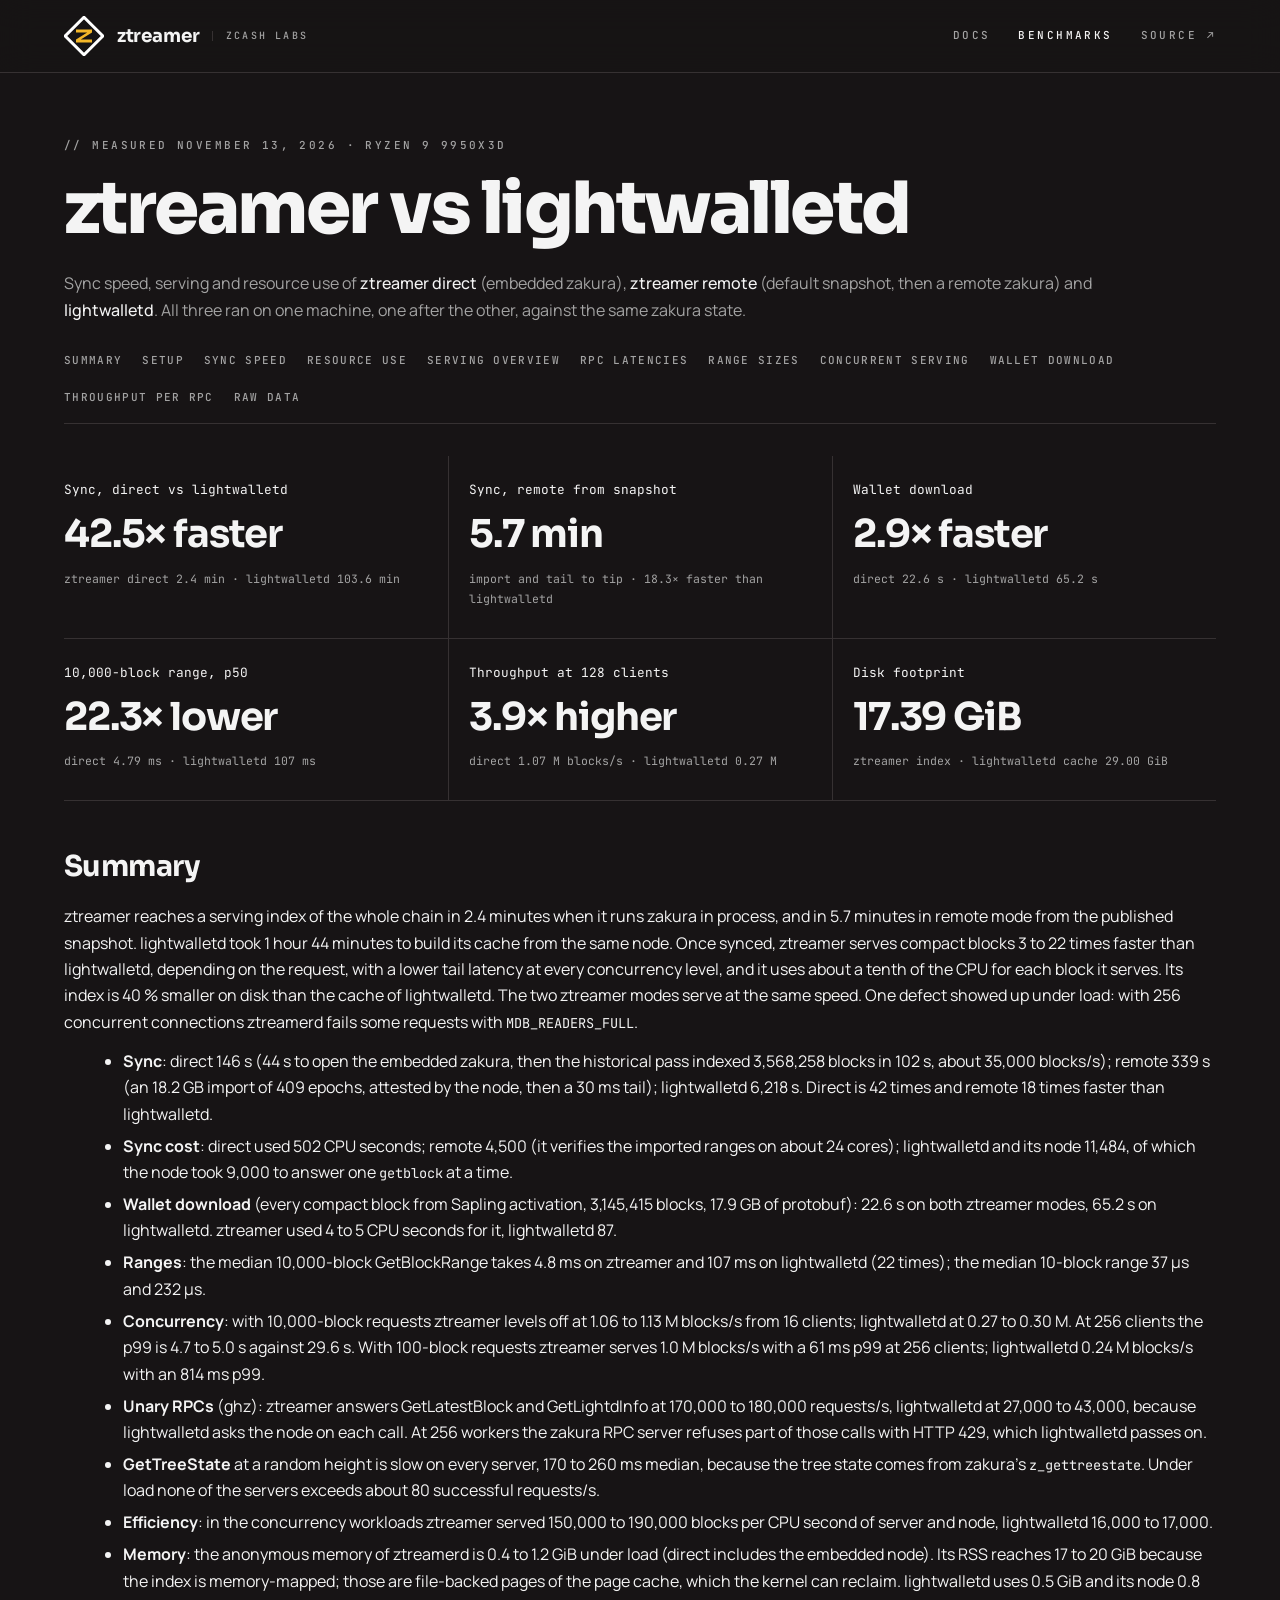
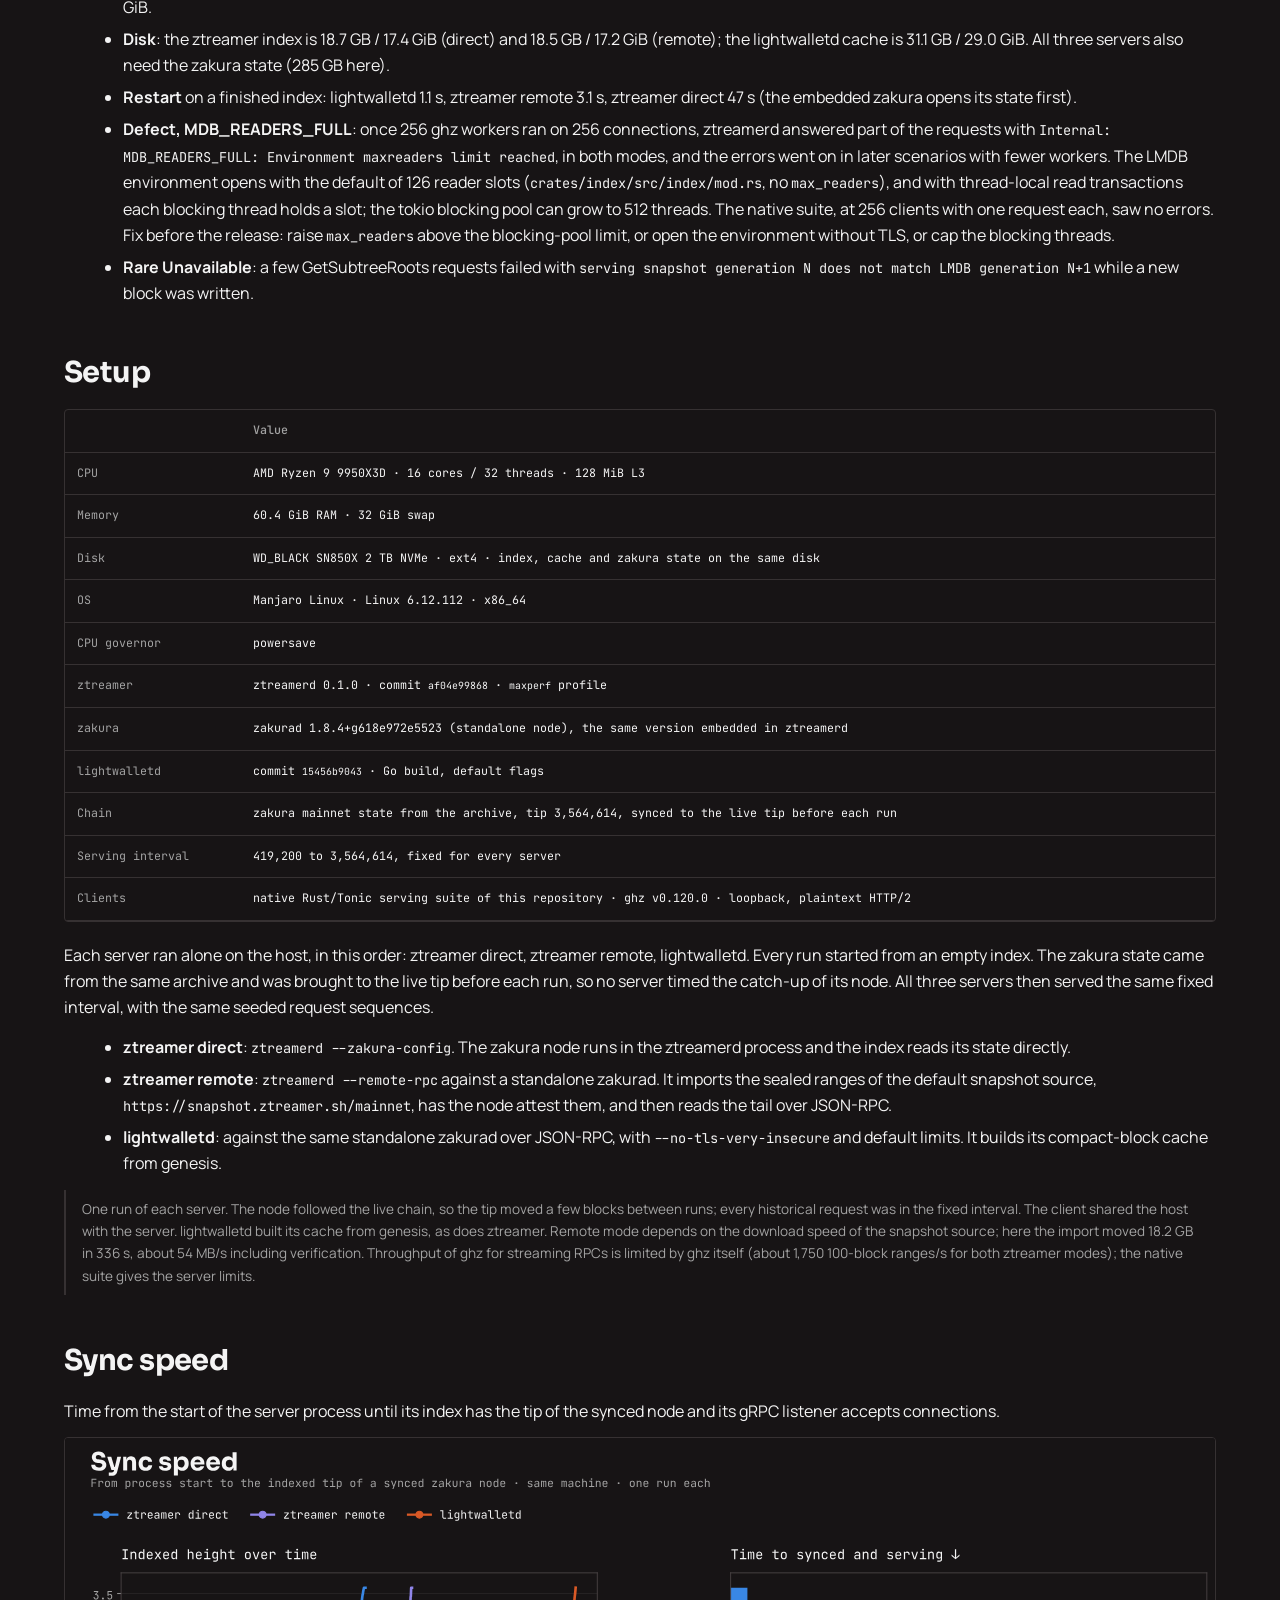
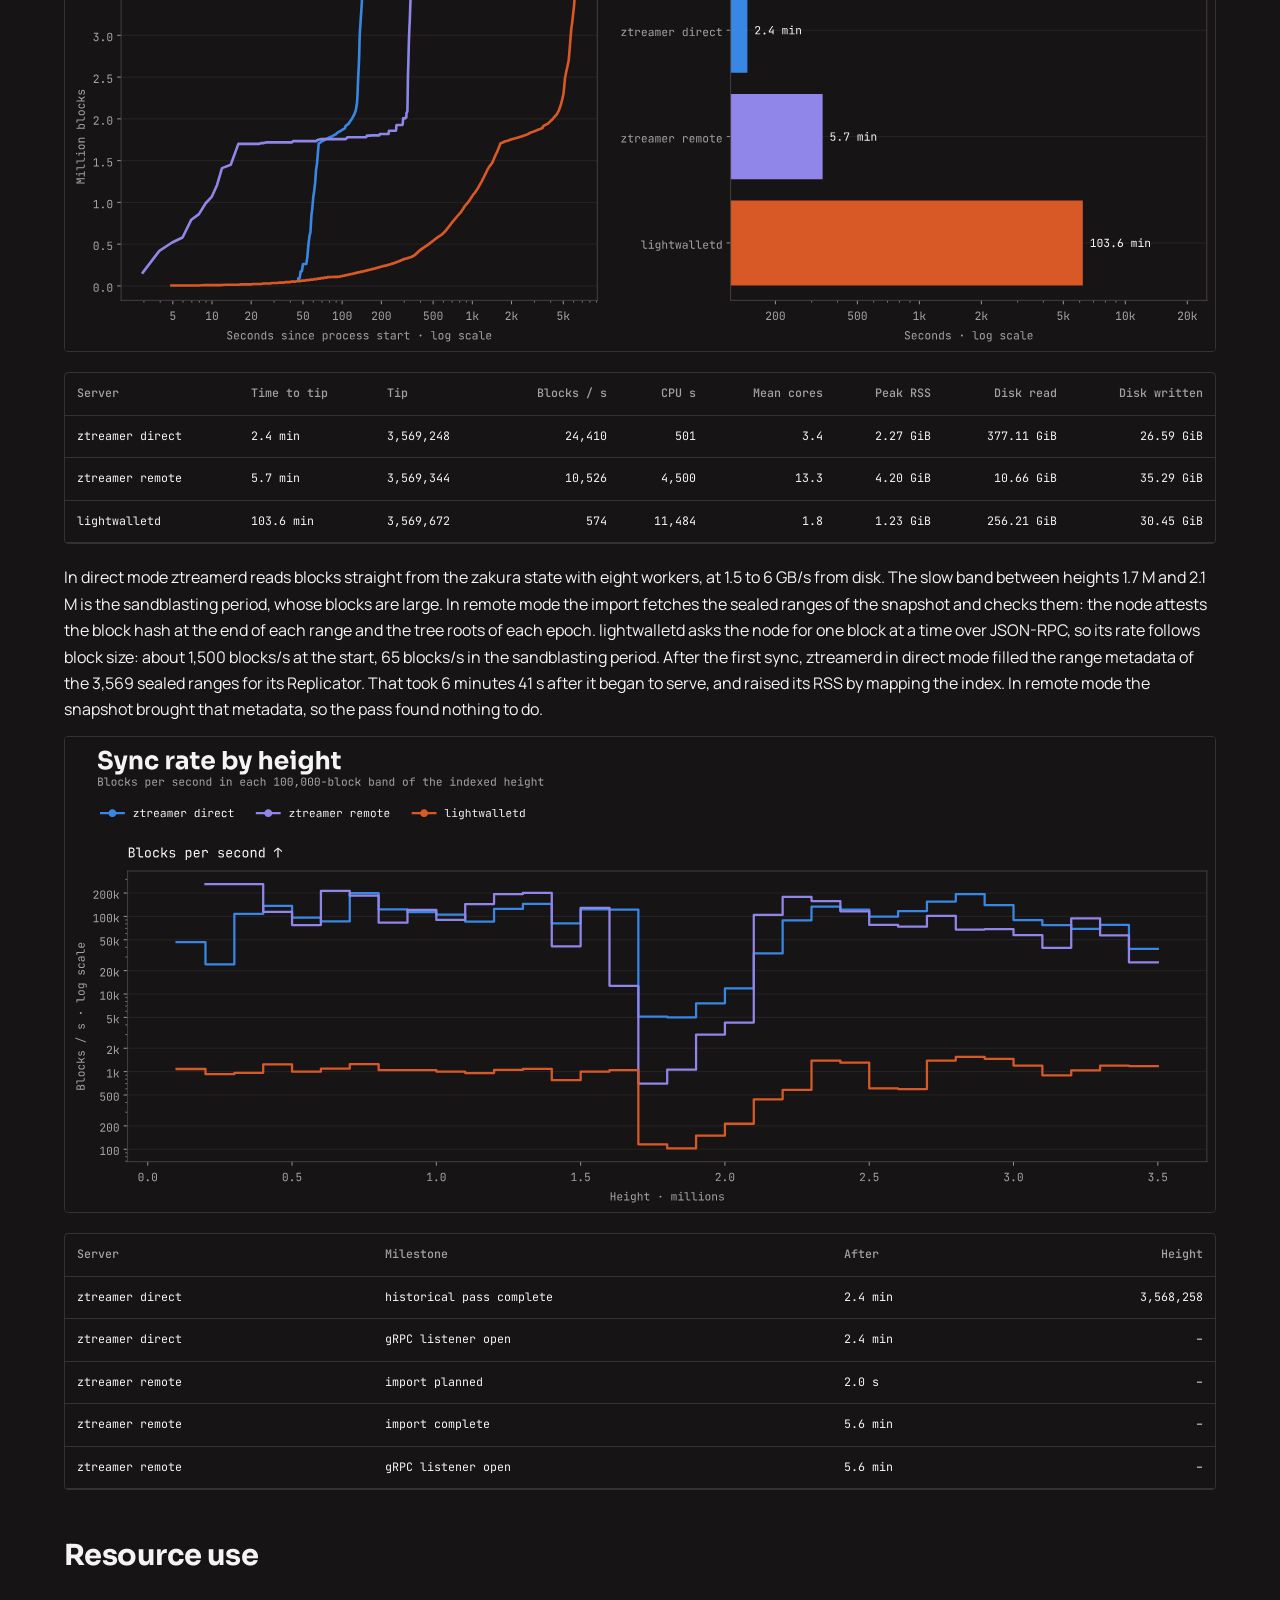
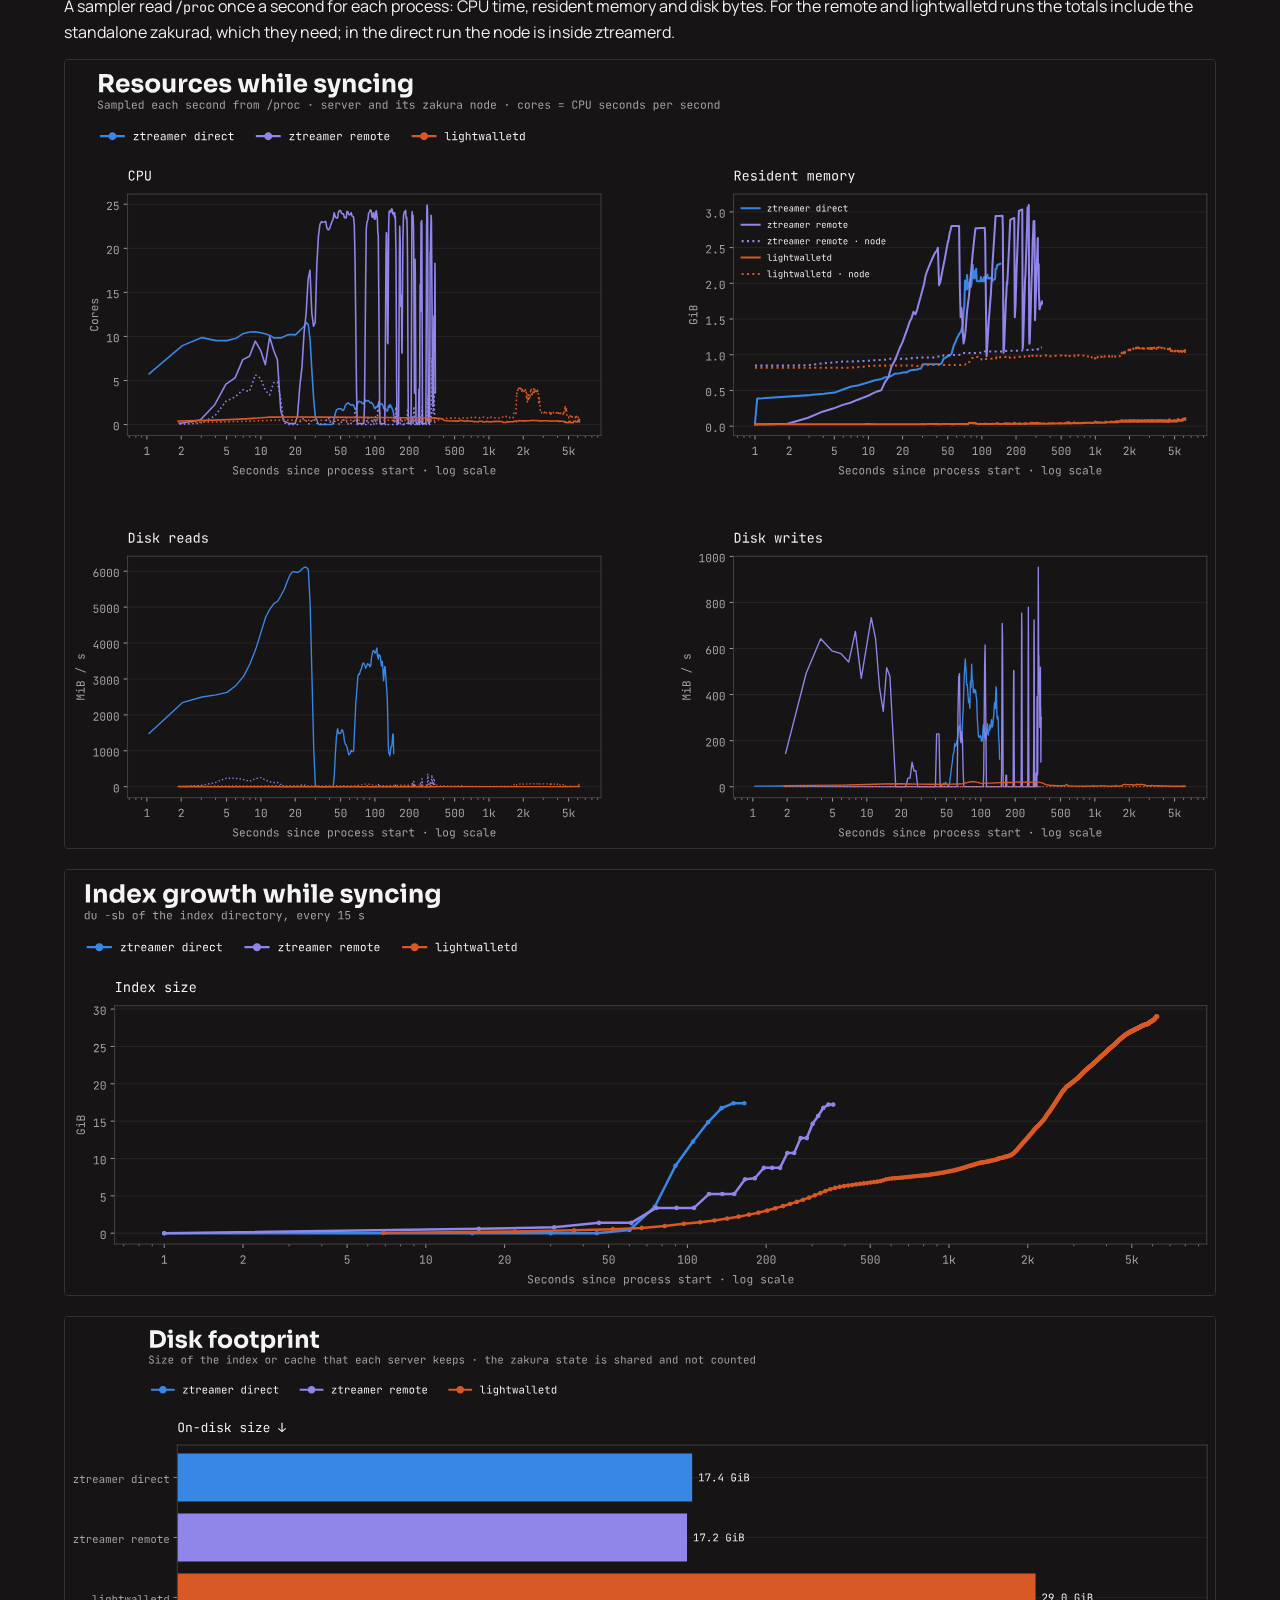
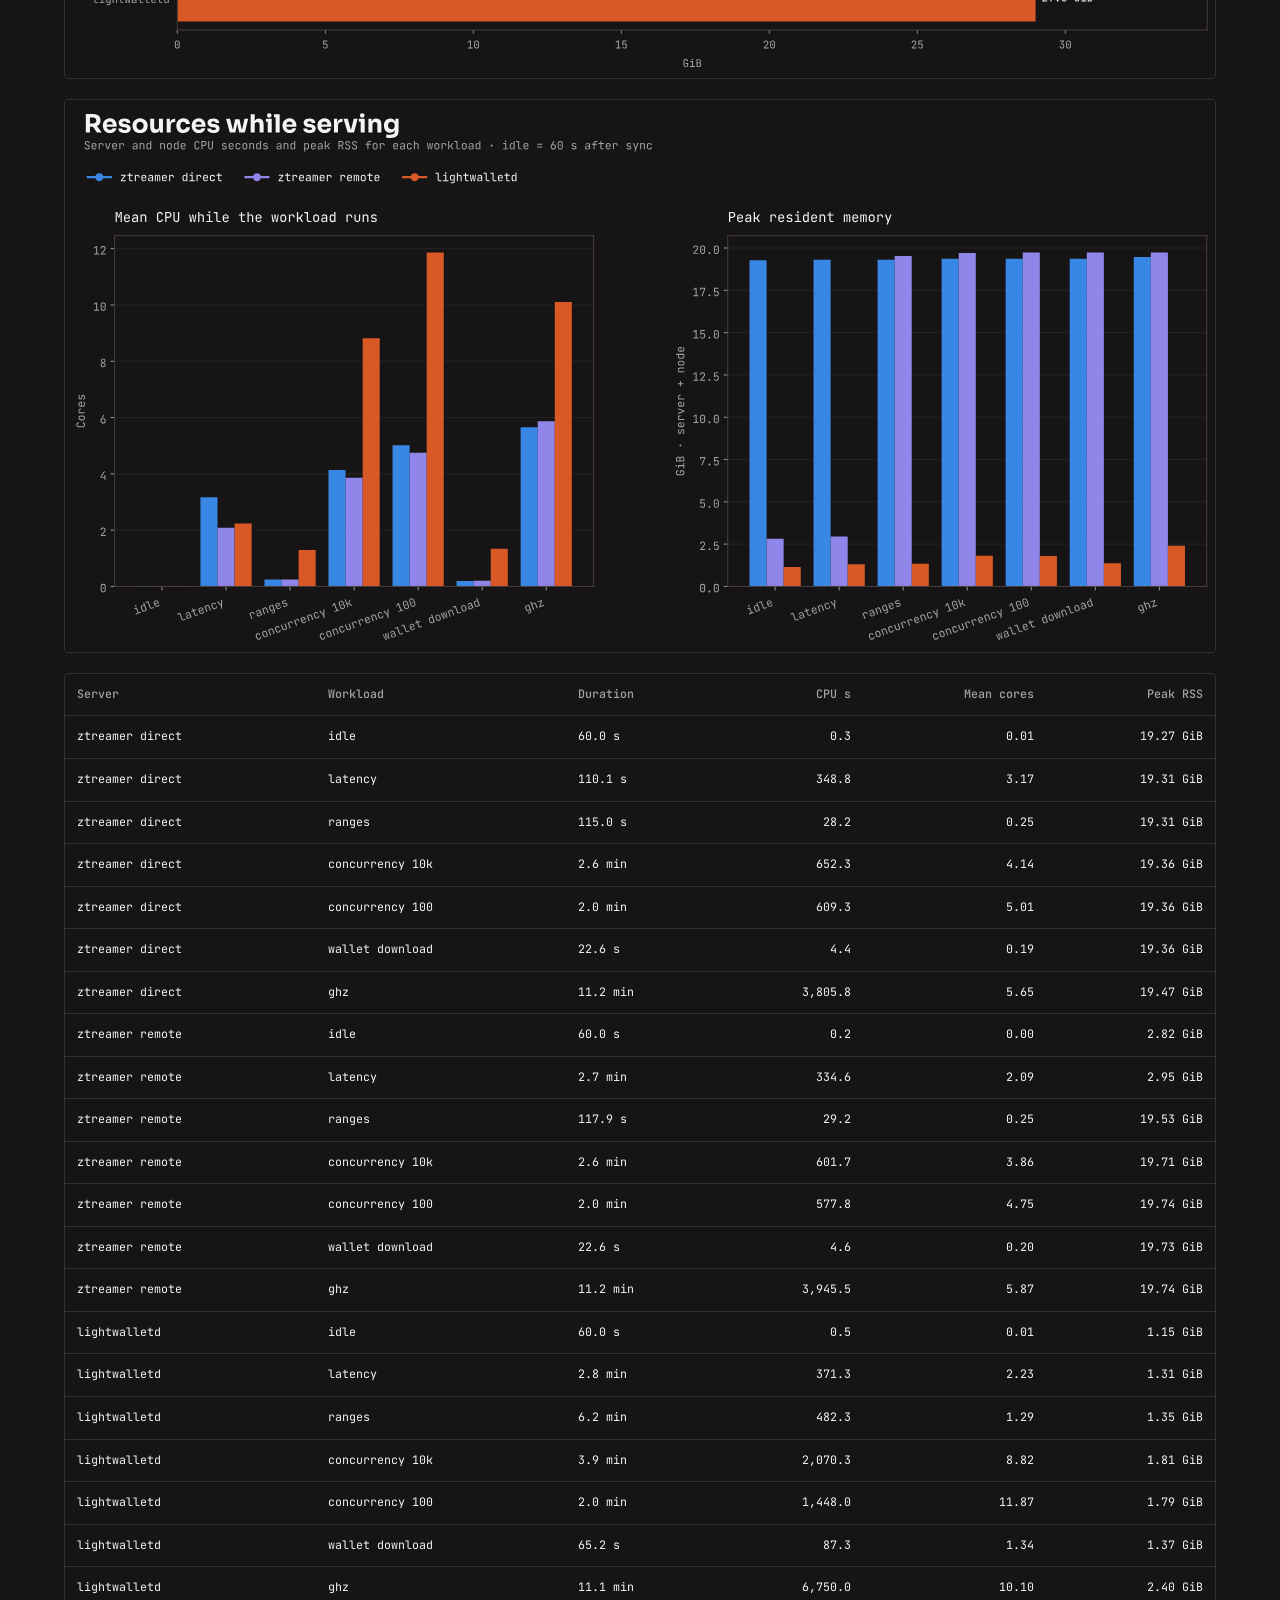
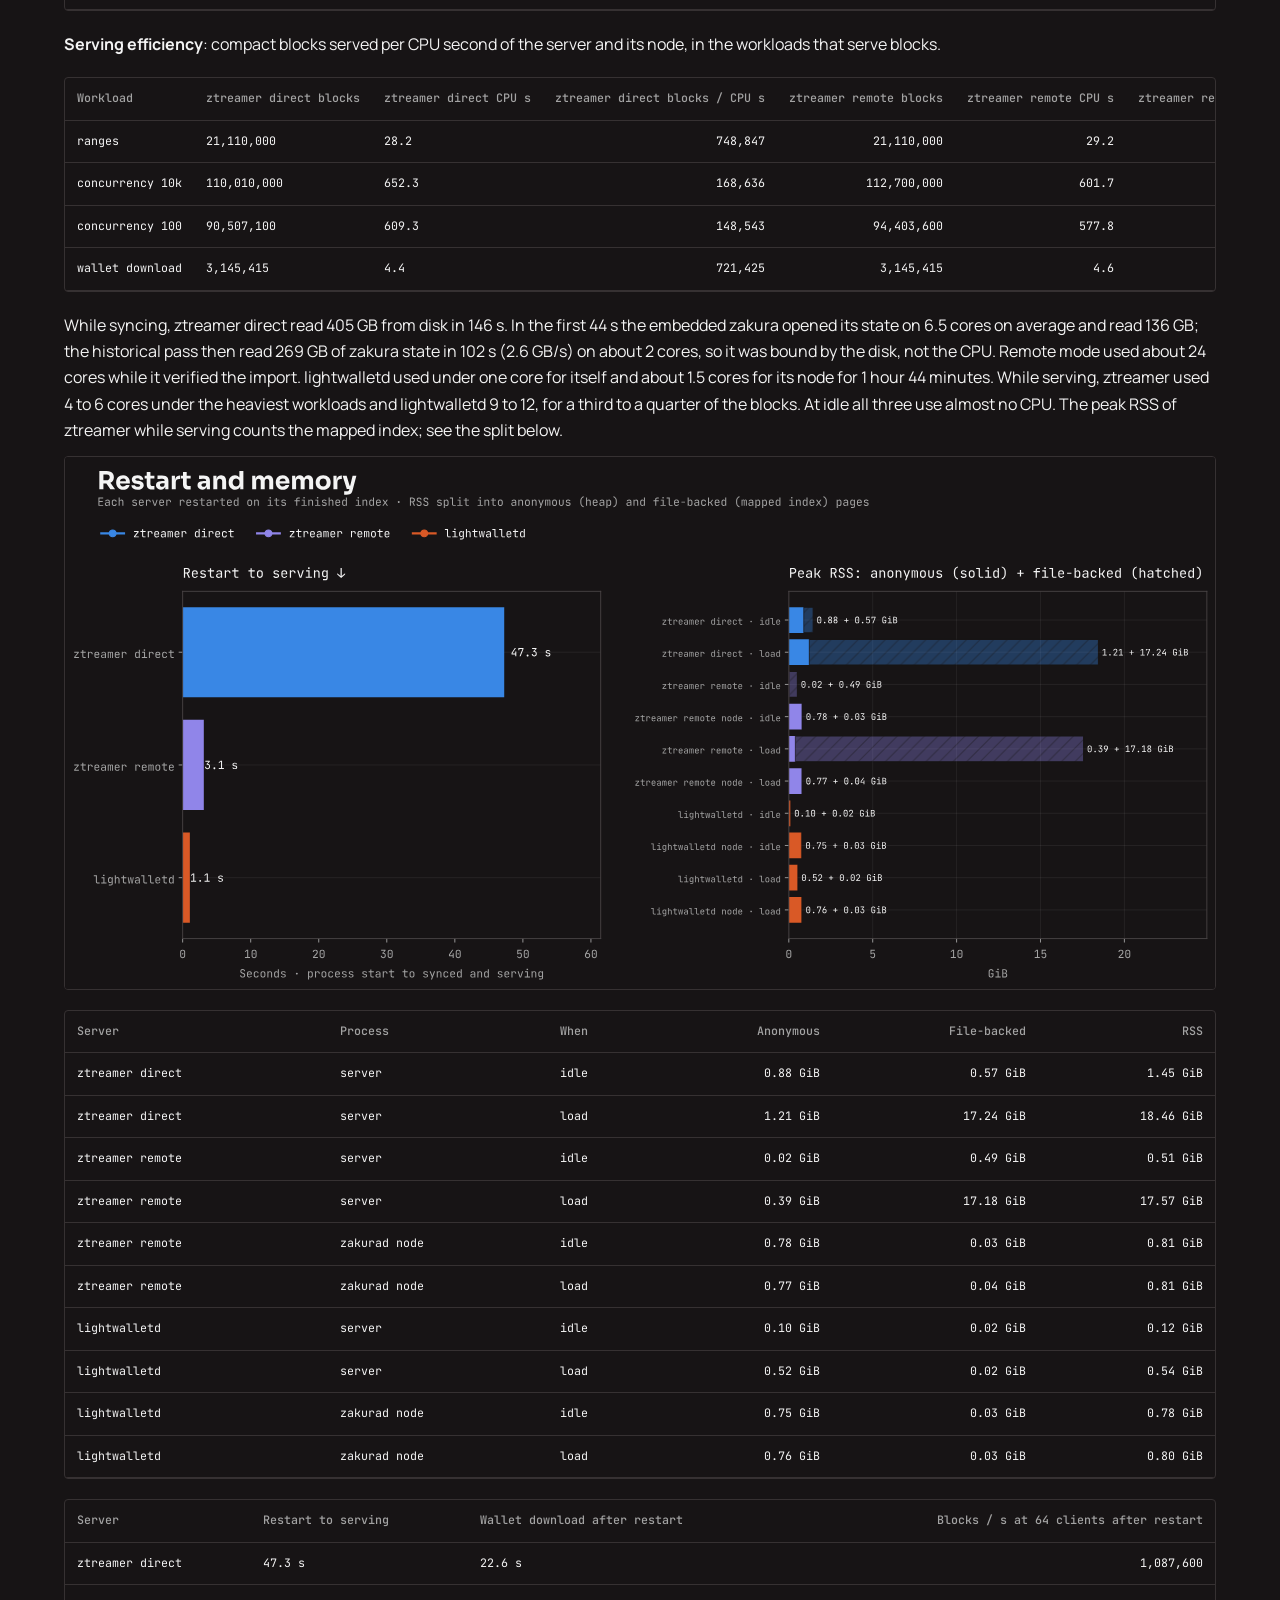
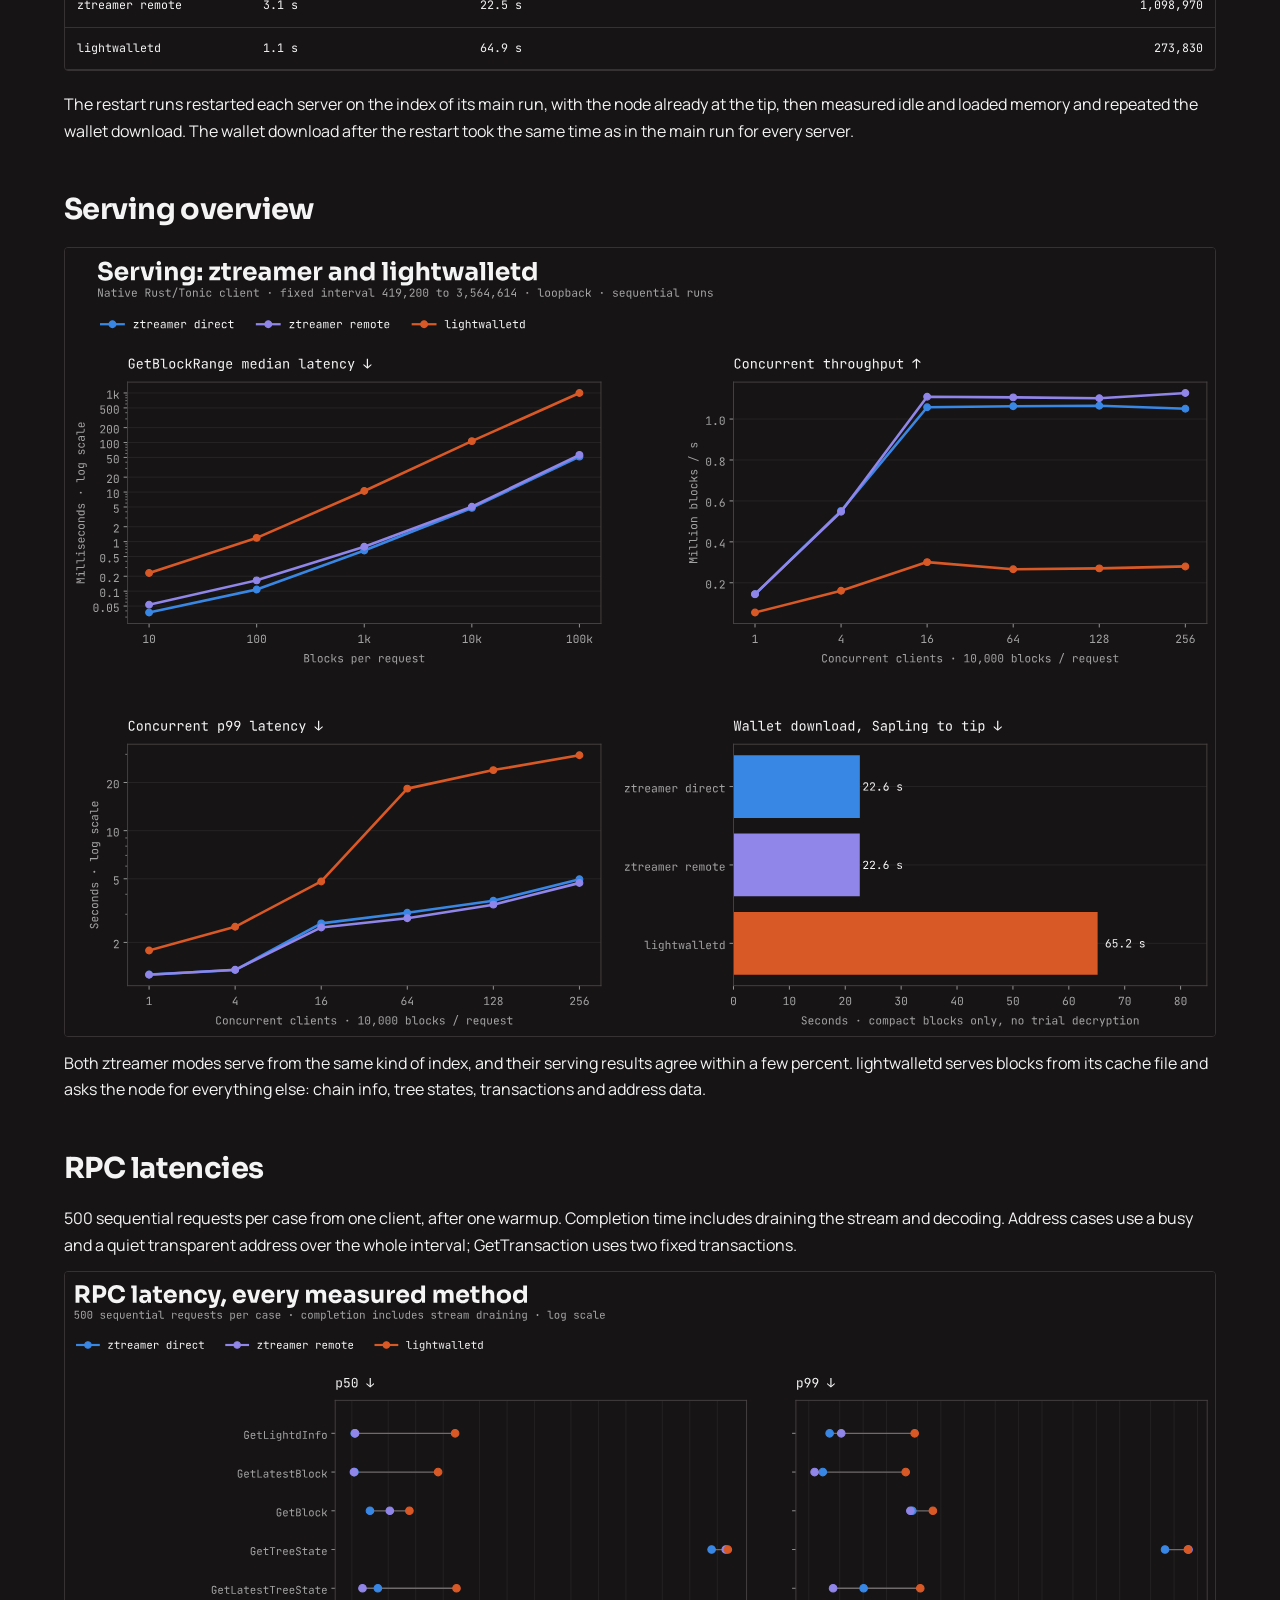
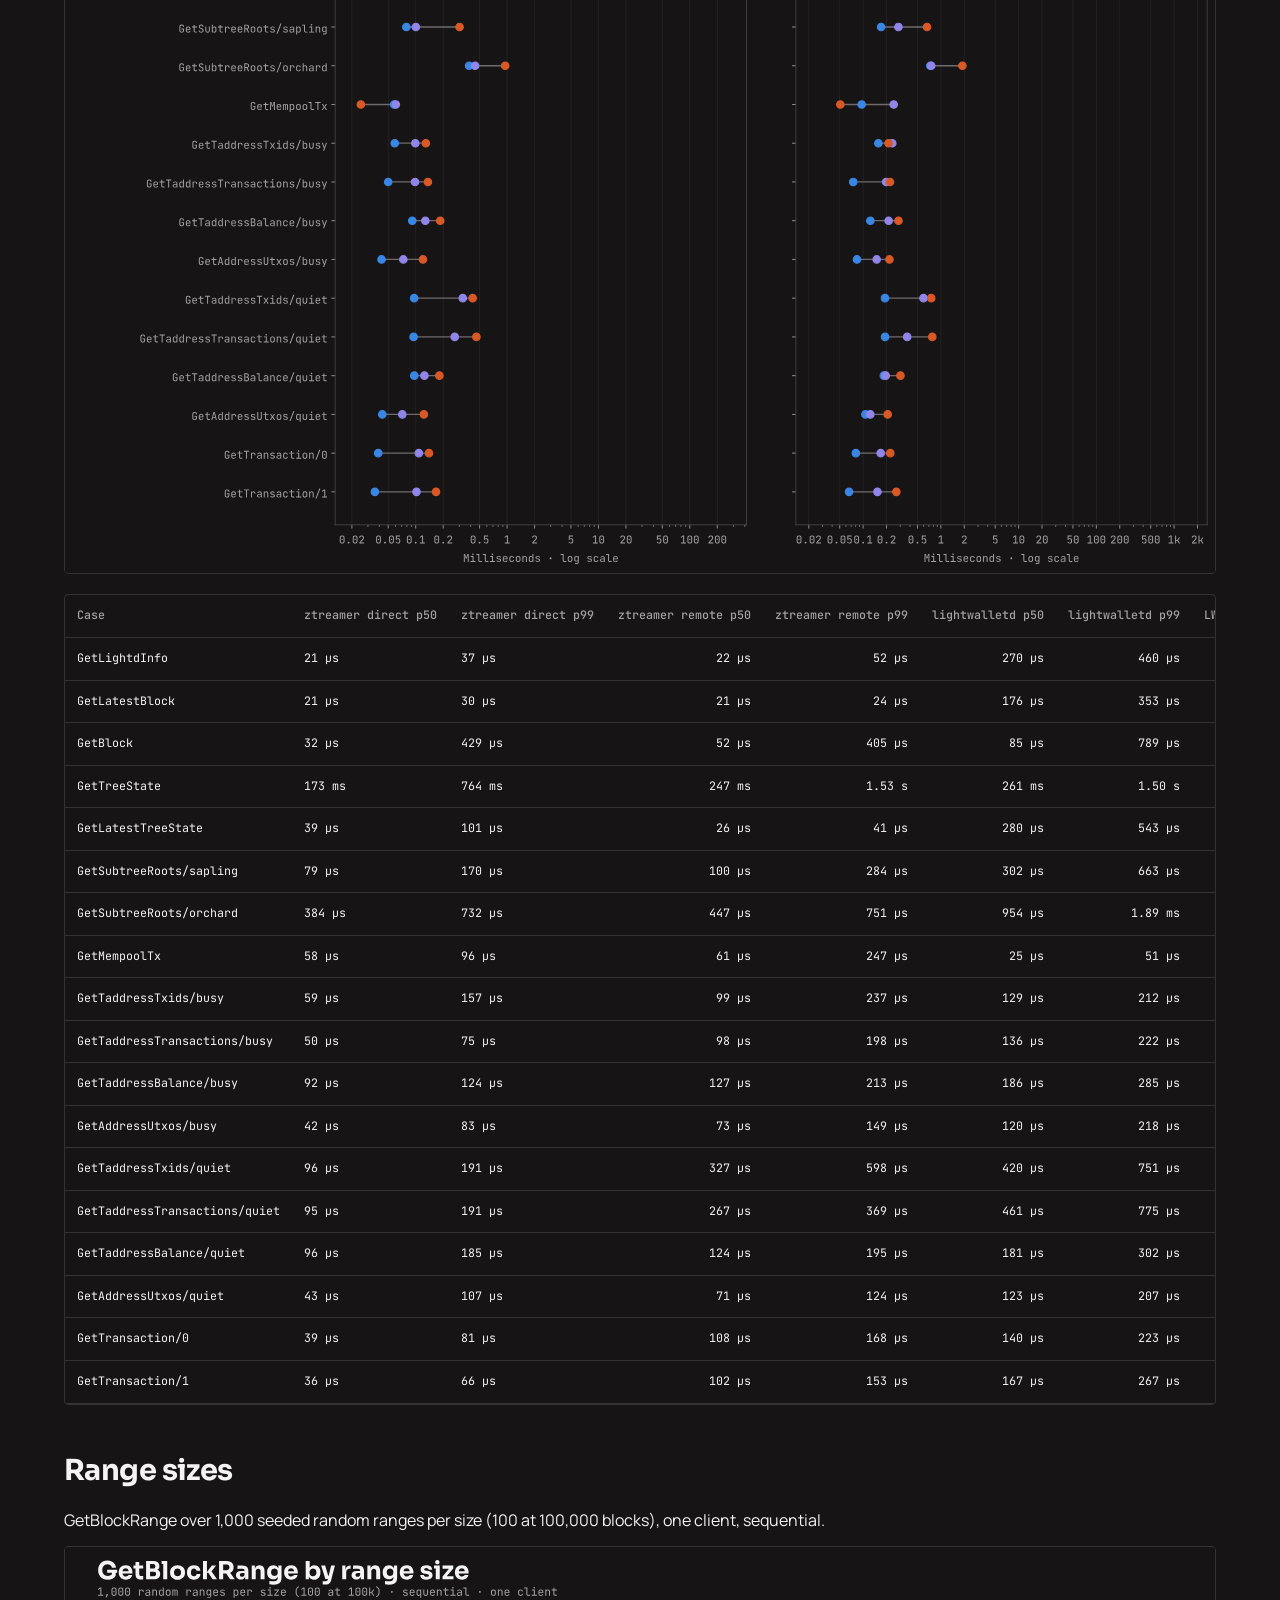
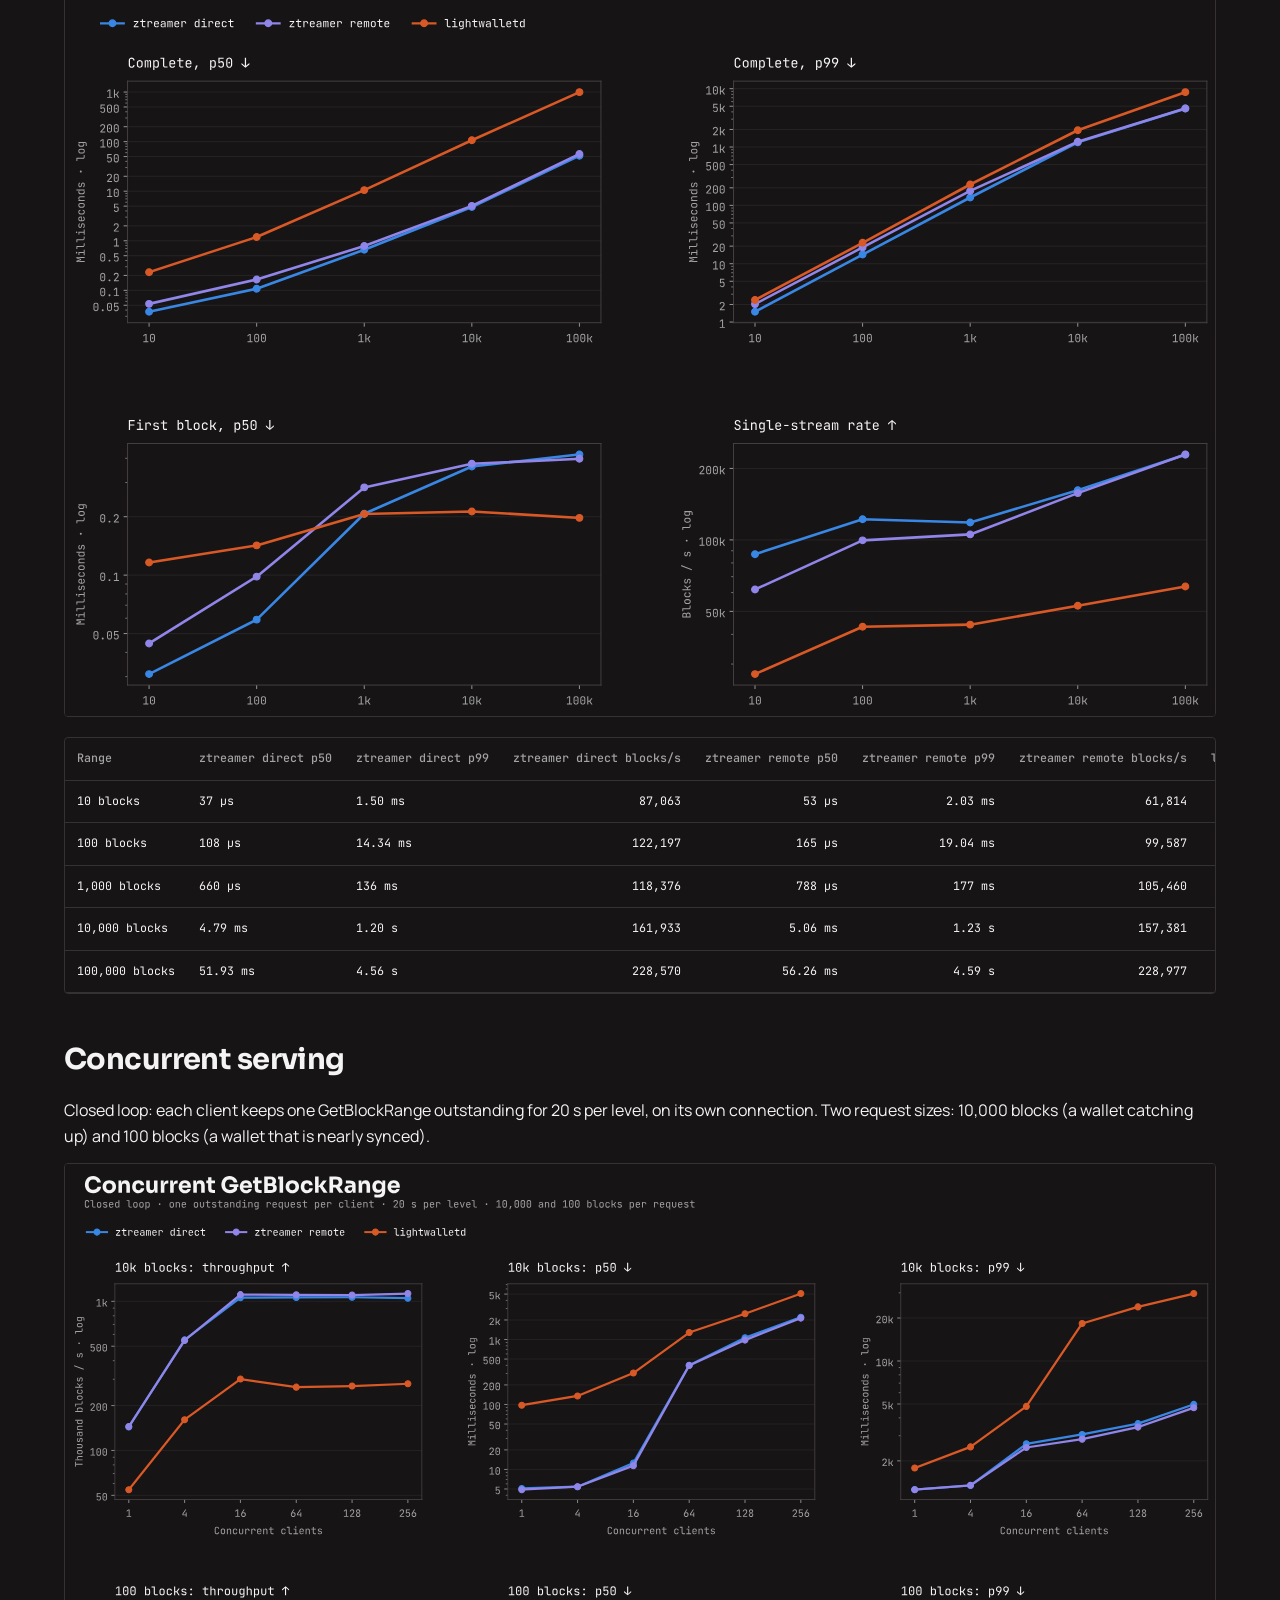
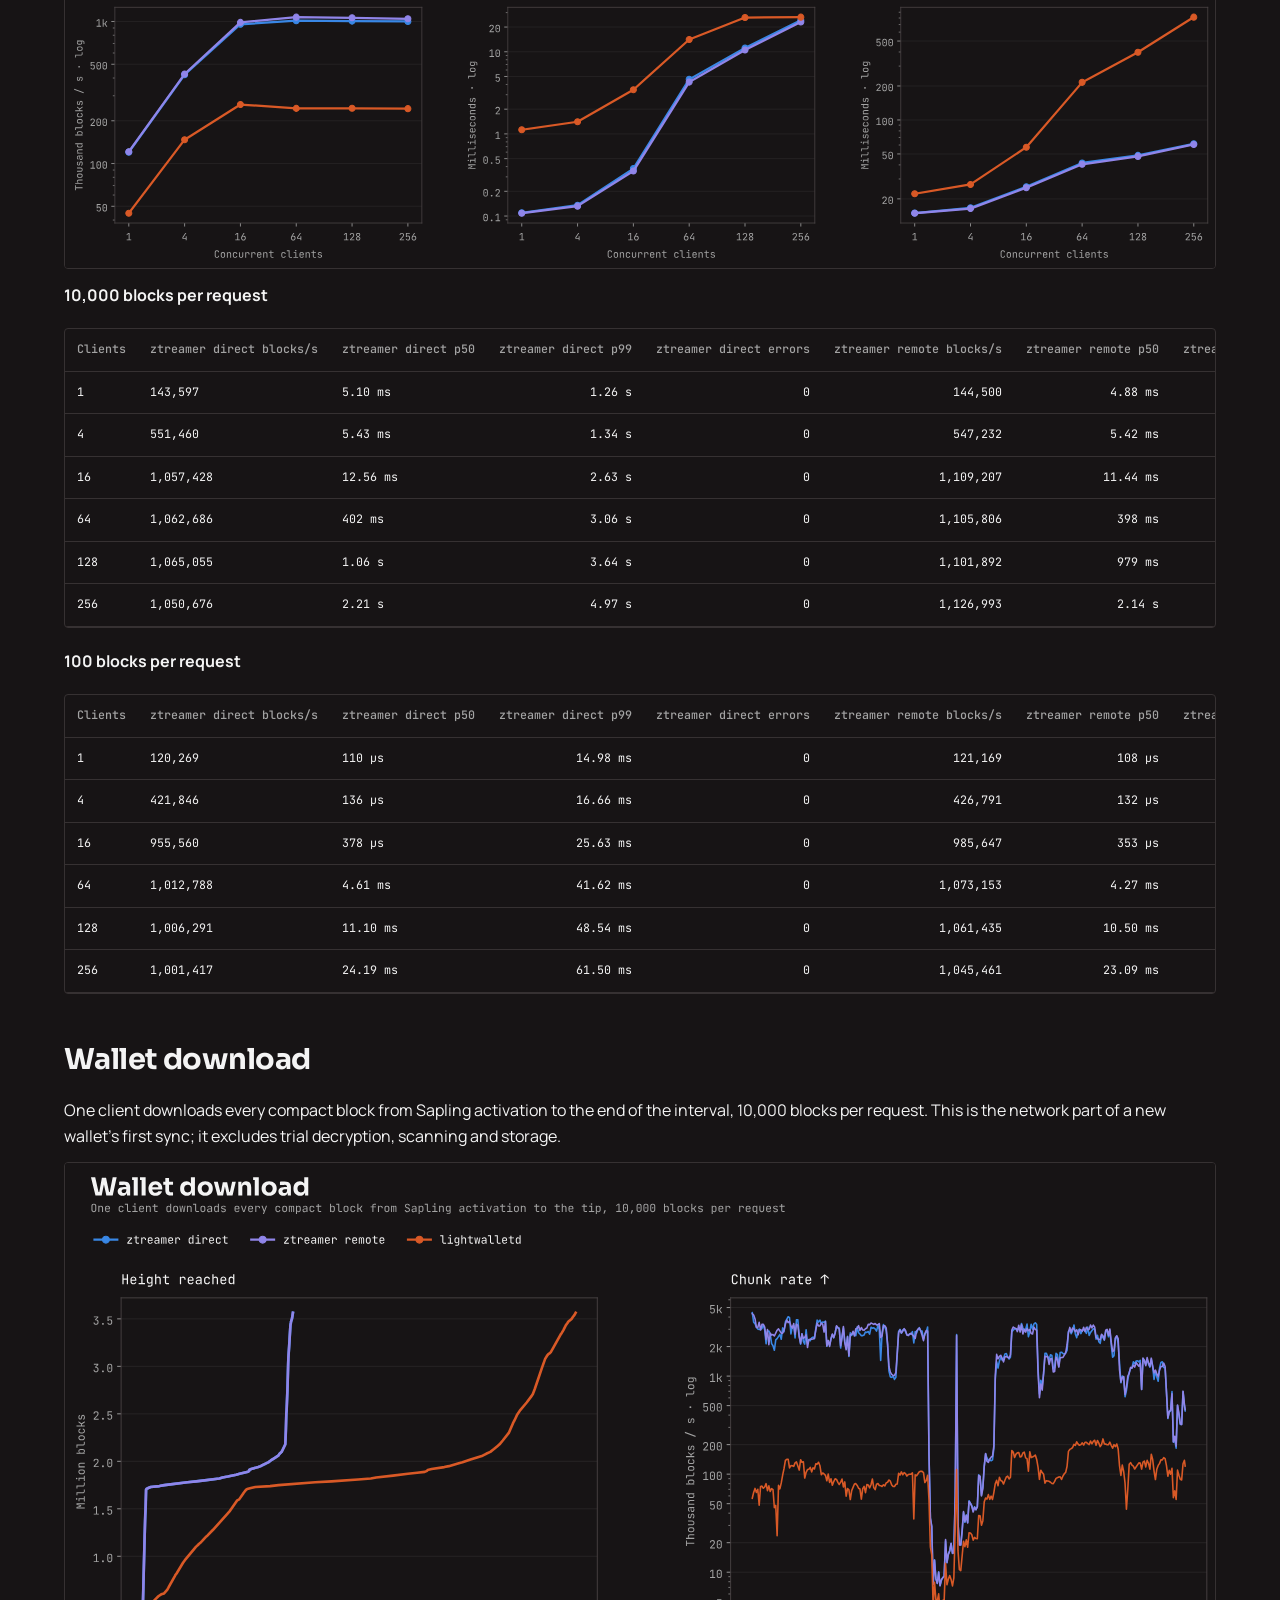
==== commit 6e4a0472: "docs(site): benchmark ztreamer direct and remote mode against lightwalletd Replace the /benchmarks p" ====
--- a/site/benchmarks.html
+++ b/site/benchmarks.html
@@ -1,26 +1,11 @@
-<!doctype html><html lang="en"><head>
-<meta charset="utf-8">
-<meta name="viewport" content="width=device-width, initial-scale=1">
-<title>ztreamer benchmarks</title>
-
-<meta property="og:title" content="ztreamer benchmarks">
-
-<meta name="theme-color" content="#171415">
-<link rel="icon" href="brand/favicon.svg" type="image/svg+xml">
-<link rel="apple-touch-icon" href="brand/apple-touch-icon.png">
-<link rel="preconnect" href="https://fonts.googleapis.com">
-<link rel="preconnect" href="https://fonts.gstatic.com" crossorigin>
-<link rel="stylesheet" href="https://fonts.googleapis.com/css2?family=Sora:wght@700;800&family=Manrope:wght@400;500;600&family=JetBrains+Mono:wght@400;500&display=swap">
-<link rel="stylesheet" href="site.css?v=3">
-<meta name="description" content="RPC, range, concurrency and wallet-download benchmarks for ztreamer v0.1.0 and v0.0.1, with optional zaino comparison.">
-<link rel="stylesheet" href="benchmarks.css?v=3"></head><body class="benchmarks-page"><header>
+<!doctype html><html lang="en"><head><meta charset="utf-8"><meta name="viewport" content="width=device-width, initial-scale=1"><title>ztreamer benchmarks</title><meta property="og:title" content="ztreamer benchmarks"><meta name="theme-color" content="#171415"><link rel="icon" href="brand/favicon.svg" type="image/svg+xml"><link rel="apple-touch-icon" href="brand/apple-touch-icon.png"><link rel="preconnect" href="https://fonts.googleapis.com"><link rel="preconnect" href="https://fonts.gstatic.com" crossorigin><link rel="stylesheet" href="https://fonts.googleapis.com/css2?family=Sora:wght@700;800&family=Manrope:wght@400;500;600&family=JetBrains+Mono:wght@400;500&display=swap"><link rel="stylesheet" href="site.css?v=3"><meta name="description" content="Sync speed, serving latency and throughput, and resource use of ztreamer (direct and remote mode) and lightwalletd on the same zakura node and machine."><link rel="stylesheet" href="benchmarks.css?v=4"></head><body class="benchmarks-page"><header>
   <div class="wrap">
     <a class="brand" href="./"><img src="brand/mark.svg" alt="" width="40" height="40"><b>ztreamer</b><span>Zcash Labs</span></a>
     <nav><a href="docs.html">Docs</a><a href="benchmarks.html" aria-current="page">Benchmarks</a><a href="https://github.com/zcashlabs/ztreamer">Source ↗</a></nav>
   </div>
-</header><main class="wrap benchmark-report"><div class="eyebrow">// Measured September 11–13, 2026</div><h1>ztreamer v0.1.0 vs v0.0.1</h1><p class="sub">Serving and clean historical indexing benchmarks. Compare <strong>ztreamer v0.1.0</strong> and <strong>v0.0.1</strong>, or include <strong>zaino d27ec930</strong> with the toggle below.</p><label class="compare-toggle"><input id="show-zaino" type="checkbox" role="switch"> Show zaino in comparisons</label><nav class="report-nav" aria-label="Benchmark sections"><a href="#overview">Serving comparison</a><a href="#rpc-latencies">RPC latencies</a><a href="#range-details">Range sizes</a><a href="#concurrency">Concurrent serving</a><a href="#wallet-download">Wallet download</a><a href="#historical-indexing">Historical indexing</a><a href="#sync-resources">Indexing resources</a><a href="#hardware">Hardware</a><a href="#numbers">All values</a><a href="#data">Raw data</a></nav><div class="cards" data-zaino-only hidden><div class="card">10,000-block median<b>114.4× latency</b><span>Zaino 500.04 ms · ztreamer v0.1.0 4.37 ms</span></div><div class="card">128-client p99<b>6.88× latency</b><span>Zaino 20.42 s · ztreamer v0.1.0 2.97 s</span></div><div class="card">Wallet download<b>15.64× duration</b><span>Zaino 354.82 s · ztreamer v0.1.0 22.69 s</span></div></div><div class="cards" data-ztreamer-only><div class="card">10,000-block median<b>48.1% lower</b><span>v0.1.0 4.37 ms · v0.0.1 8.42 ms</span></div><div class="card">128-client p99<b>35.8% lower</b><span>v0.1.0 2.97 s · v0.0.1 4.62 s</span></div><div class="card">Wallet download<b>37.2% lower</b><span>v0.1.0 22.69 s · v0.0.1 36.14 s</span></div></div><p class="note" data-ztreamer-only>Same Zakura snapshot, fixed interval and native client. One selected repeat per version; warm connections, no cache reset. Serving v0.1.0 was measured at commit 86bf4b0 with the 16-stream fix. Historical indexing uses the actual v0.1.0 release tag.</p><p class="note" data-zaino-only hidden><strong>Read the comparison correctly.</strong> All serving tests use mainnet heights 419,200–3,478,843, the same fixtures and seed, and sequential runs. Zaino reads a Zebra validator at tip 3,479,843; ztreamer used Zakura at tip 3,478,843. The benchmark upper-block hash matches, but tip-dependent RPCs see different tips. Zaino’s persistent index is complete through 3,478,842; the final benchmark block is in its nonfinalized window. Results include the different backing-node implementations.</p><section id="hardware"><h2>Hardware and environment</h2><div class="table-wrap"><table aria-label="Benchmark hardware"><tbody><tr><th scope="row">CPU</th><td style="text-align:left;white-space:normal">AMD Ryzen 9 9950X3D 16-Core Processor · 16 cores / 32 threads</td></tr><tr><th scope="row">CPU cache</th><td style="text-align:left;white-space:normal">L3: 128 MiB (2 instances)</td></tr><tr><th scope="row">Memory</th><td style="text-align:left;white-space:normal">60.4 GiB OS-reported RAM · 32.1 GiB configured swap</td></tr><tr><th scope="row">Database / results disk</th><td style="text-align:left;white-space:normal">WD Blue SN580 1TB · NVME SSD · 1.00 TB (931.5 GiB)</td></tr><tr><th scope="row">Filesystem</th><td style="text-align:left;white-space:normal">ext4 · /dev/nvme1n1p1 mounted at &lt;benchmark-volume&gt;</td></tr><tr><th scope="row">Operating system</th><td style="text-align:left;white-space:normal">Manjaro Linux · Linux 6.12.103-1-MANJARO · x86_64</td></tr><tr><th scope="row">Execution</th><td style="text-align:left;white-space:normal">Serving client and nodes ran on this host over loopback; node versions ran sequentially.</td></tr></tbody></table></div><p class="downloads">Collected 2026-09-12 after the runs on the same host. RAM is the OS-reported total. Clock speeds and runtime settings were not reconstructed. <a href="benchmarks/2026-09-11/hardware.json">Hardware JSON</a></p></section><section id="overview"><h2>Serving comparison</h2><div data-ztreamer-only><img loading="lazy" alt="overview ztreamer" src="benchmarks/2026-09-11/overview-ztreamer.svg?v=20261113"></div><div data-zaino-only hidden><img loading="lazy" alt="overview" src="benchmarks/2026-09-11/overview.svg?v=20261113"></div></section><section id="rpc-latencies"><h2>RPC latencies</h2><div data-ztreamer-only><img loading="lazy" alt="rpc latencies ztreamer" src="benchmarks/2026-09-11/rpc-latencies-ztreamer.svg?v=20261113"></div><div data-zaino-only hidden><img loading="lazy" alt="rpc latencies" src="benchmarks/2026-09-11/rpc-latencies.svg?v=20261113"></div></section><section id="range-details"><h2>Range sizes</h2><div data-ztreamer-only><img loading="lazy" alt="range details ztreamer" src="benchmarks/2026-09-11/range-details-ztreamer.svg?v=20261113"></div><div data-zaino-only hidden><img loading="lazy" alt="range details" src="benchmarks/2026-09-11/range-details.svg?v=20261113"></div></section><section id="concurrency"><h2>Concurrent serving</h2><div data-ztreamer-only><img loading="lazy" alt="concurrency ztreamer" src="benchmarks/2026-09-11/concurrency-ztreamer.svg?v=20261113"></div><div data-zaino-only hidden><img loading="lazy" alt="concurrency" src="benchmarks/2026-09-11/concurrency.svg?v=20261113"></div></section><section id="wallet-download"><h2>Wallet download</h2><div data-ztreamer-only><img loading="lazy" alt="wallet download ztreamer" src="benchmarks/2026-09-11/wallet-download-ztreamer.svg?v=20261113"></div><div data-zaino-only hidden><img loading="lazy" alt="wallet download" src="benchmarks/2026-09-11/wallet-download.svg?v=20261113"></div></section><section id="historical-indexing"><h2>Historical indexing</h2><div class="table-wrap"><table aria-label="Historical indexing timings"><thead><tr><th>Version</th><th>Final height</th><th>Indexing seconds</th><th>Launch to serving seconds</th><th>Peak RSS GiB</th></tr></thead><tbody><tr><td>v0.0.1</td><td>3,478,843</td><td>125.40</td><td>180.00</td><td>2.04</td></tr><tr><td>v0.1.0</td><td>3,478,843</td><td>119.31</td><td>167.00</td><td>2.11</td></tr><tr data-zaino-only hidden><td>zaino-d27ec930</td><td>3,478,842</td><td>—</td><td>13,379.59</td><td>43.80</td></tr></tbody></table></div><div data-ztreamer-only><img loading="lazy" alt="historical indexing ztreamer" src="benchmarks/2026-09-11/historical-indexing-ztreamer.svg?v=20261113"></div><div data-zaino-only hidden><img loading="lazy" alt="historical indexing" src="benchmarks/2026-09-11/historical-indexing.svg?v=20261113"></div></section><section id="sync-resources"><h2>Indexing resources</h2><div data-ztreamer-only><img loading="lazy" alt="sync resources ztreamer" src="benchmarks/2026-09-11/sync-resources-ztreamer.svg?v=20261113"></div><div data-zaino-only hidden><img loading="lazy" alt="sync resources" src="benchmarks/2026-09-11/sync-resources.svg?v=20261113"></div></section><details><summary>Methodology and limits</summary><p>One selected repeat per version; no confidence intervals or significance claims. Warmups are excluded. Range counts are 1,000 / 1,000 / 1,000 / 100. RPCs use 100 samples. Concurrency uses ten seconds issuing requests followed by draining in-flight responses, so request populations differ. Wallet download uses 306 chunks and excludes scanning and trial decryption. No cache reset.</p><p>The “busy” address fixture returned no history, and “quiet” returned two transactions per request. Both have zero balance and no UTXOs. These are not heavy address scans. GetMempoolTx returned an empty stream on zaino and v0.1.0; release does not support it. Zaino completed all 27 scenarios with no errors.</p><p>Historical indexing starts with empty persistent indexes. The tagged ztreamer v0.0.1 and v0.1.0 binaries ran sequentially on September 13 against the same static Zakura snapshot, with eight fetch workers and no page-cache reset. The time axes start at process launch; ztreamer includes embedded Zakura startup, and its resources include that node. Zaino’s separate Zebra validator startup and resources are excluded; zaino startup and accumulator rebuild are included in its readiness time. Compilation is excluded for all versions. Final indexed heights differ slightly; exact boundaries and phase times are in the indexing metadata and summary. Height curves show committed progress, sampled once per second. CPU use is averaged over ten-second windows. The ztreamer and zaino resource rows use seconds and hours respectively.</p></details><section id="numbers"><h2>All measured values</h2><p>Latency in milliseconds. Throughput excludes transport framing. Missing values remain absent.</p><input id="filter" placeholder="Filter method, suite, or version" aria-label="Filter results"><span id="count" aria-live="polite"></span><div class="table-wrap"><table><thead><tr><th>Version</th><th>Suite</th><th>Case</th><th>Clients</th><th>Successful n</th><th>Status</th><th>p50 ms</th><th>p95 ms</th><th>p99 ms</th><th>Max ms</th><th>First p50 ms</th><th>First p99 ms</th><th>Blocks/s</th><th>MB/s</th><th>Wall s</th></tr></thead><tbody><tr><td>ztreamer v0.1.0</td><td>latency</td><td>GetLightdInfo</td><td>1</td><td>100</td><td>ok</td><td>0.036</td><td>0.070</td><td>0.087</td><td>0.164</td><td>0.035</td><td>0.086</td><td>0.000</td><td>2.366</td><td>0.004</td></tr><tr><td>ztreamer v0.1.0</td><td>latency</td><td>GetLatestBlock</td><td>1</td><td>100</td><td>ok</td><td>0.030</td><td>0.038</td><td>0.045</td><td>0.055</td><td>0.030</td><td>0.045</td><td>0.000</td><td>1.254</td><td>0.003</td></tr><tr><td>ztreamer v0.1.0</td><td>latency</td><td>GetBlock</td><td>1</td><td>100</td><td>ok</td><td>0.041</td><td>0.070</td><td>0.259</td><td>0.444</td><td>0.041</td><td>0.235</td><td>18,695.950</td><td>75.689</td><td>0.005</td></tr><tr><td>ztreamer v0.1.0</td><td>latency</td><td>GetTreeState</td><td>1</td><td>100</td><td>ok</td><td>238.204</td><td>712.616</td><td>951.806</td><td>997.315</td><td>238.203</td><td>951.805</td><td>0.000</td><td>0.006</td><td>28.014</td></tr><tr><td>ztreamer v0.1.0</td><td>latency</td><td>GetLatestTreeState</td><td>1</td><td>100</td><td>ok</td><td>0.062</td><td>0.086</td><td>0.137</td><td>0.185</td><td>0.062</td><td>0.136</td><td>0.000</td><td>41.232</td><td>0.007</td></tr><tr><td>ztreamer v0.1.0</td><td>latency</td><td>GetSubtreeRoots/sapling</td><td>1</td><td>100</td><td>ok</td><td>0.075</td><td>0.139</td><td>0.233</td><td>0.305</td><td>0.049</td><td>0.213</td><td>0.000</td><td>8.243</td><td>0.009</td></tr><tr><td>ztreamer v0.1.0</td><td>latency</td><td>GetSubtreeRoots/orchard</td><td>1</td><td>100</td><td>ok</td><td>0.386</td><td>0.428</td><td>0.481</td><td>0.515</td><td>0.070</td><td>0.141</td><td>0.000</td><td>1.829</td><td>0.039</td></tr><tr><td>ztreamer v0.1.0</td><td>latency</td><td>GetMempoolTx</td><td>1</td><td>100</td><td>ok</td><td>0.044</td><td>0.053</td><td>0.066</td><td>0.079</td><td>—</td><td>—</td><td>0.000</td><td>0.000</td><td>0.004</td></tr><tr><td>ztreamer v0.1.0</td><td>latency</td><td>GetTaddressTxids/busy</td><td>1</td><td>100</td><td>ok</td><td>0.055</td><td>0.077</td><td>0.181</td><td>0.214</td><td>—</td><td>—</td><td>0.000</td><td>0.000</td><td>0.006</td></tr><tr><td>ztreamer v0.1.0</td><td>latency</td><td>GetTaddressTransactions/busy</td><td>1</td><td>100</td><td>ok</td><td>0.058</td><td>0.131</td><td>0.233</td><td>0.271</td><td>—</td><td>—</td><td>0.000</td><td>0.000</td><td>0.007</td></tr><tr><td>ztreamer v0.1.0</td><td>latency</td><td>GetTaddressBalance/busy</td><td>1</td><td>100</td><td>ok</td><td>0.045</td><td>0.055</td><td>0.063</td><td>0.091</td><td>0.045</td><td>0.063</td><td>0.000</td><td>0.000</td><td>0.005</td></tr><tr><td>ztreamer v0.1.0</td><td>latency</td><td>GetAddressUtxos/busy</td><td>1</td><td>100</td><td>ok</td><td>0.051</td><td>0.075</td><td>0.093</td><td>0.096</td><td>0.051</td><td>0.093</td><td>0.000</td><td>0.000</td><td>0.005</td></tr><tr><td>ztreamer v0.1.0</td><td>latency</td><td>GetTaddressTxids/quiet</td><td>1</td><td>100</td><td>ok</td><td>0.097</td><td>0.139</td><td>0.155</td><td>0.156</td><td>0.077</td><td>0.135</td><td>0.000</td><td>14.054</td><td>0.010</td></tr><tr><td>ztreamer v0.1.0</td><td>latency</td><td>GetTaddressTransactions/quiet</td><td>1</td><td>100</td><td>ok</td><td>0.093</td><td>0.098</td><td>0.114</td><td>0.115</td><td>0.074</td><td>0.080</td><td>0.000</td><td>15.366</td><td>0.009</td></tr><tr><td>ztreamer v0.1.0</td><td>latency</td><td>GetTaddressBalance/quiet</td><td>1</td><td>100</td><td>ok</td><td>0.046</td><td>0.049</td><td>0.055</td><td>0.063</td><td>0.046</td><td>0.055</td><td>0.000</td><td>0.000</td><td>0.005</td></tr><tr><td>ztreamer v0.1.0</td><td>latency</td><td>GetAddressUtxos/quiet</td><td>1</td><td>100</td><td>ok</td><td>0.051</td><td>0.078</td><td>0.128</td><td>0.168</td><td>0.051</td><td>0.128</td><td>0.000</td><td>0.000</td><td>0.006</td></tr><tr><td>ztreamer v0.1.0</td><td>latency</td><td>GetTransaction/0</td><td>1</td><td>100</td><td>ok</td><td>0.050</td><td>0.059</td><td>0.067</td><td>0.074</td><td>0.049</td><td>0.067</td><td>0.000</td><td>4.902</td><td>0.005</td></tr><tr><td>ztreamer v0.1.0</td><td>latency</td><td>GetTransaction/1</td><td>1</td><td>100</td><td>ok</td><td>0.049</td><td>0.063</td><td>0.076</td><td>0.084</td><td>0.049</td><td>0.076</td><td>0.000</td><td>5.000</td><td>0.005</td></tr><tr><td>ztreamer v0.1.0</td><td>ranges</td><td>GetBlockRange/100</td><td>1</td><td>1000</td><td>ok</td><td>0.114</td><td>7.708</td><td>16.340</td><td>26.518</td><td>0.067</td><td>1.076</td><td>93,130.181</td><td>638.234</td><td>1.074</td></tr><tr><td>ztreamer v0.1.0</td><td>ranges</td><td>GetBlockRange/1000</td><td>1</td><td>1000</td><td>ok</td><td>0.656</td><td>49.806</td><td>122.016</td><td>156.470</td><td>0.212</td><td>0.784</td><td>142,584.404</td><td>725.628</td><td>7.013</td></tr><tr><td>ztreamer v0.1.0</td><td>ranges</td><td>GetBlockRange/10000</td><td>1</td><td>1000</td><td>ok</td><td>4.370</td><td>497.968</td><td>1,215.768</td><td>1,336.193</td><td>0.348</td><td>0.924</td><td>149,958.720</td><td>776.794</td><td>66.685</td></tr><tr><td>ztreamer v0.1.0</td><td>ranges</td><td>GetBlockRange/100000</td><td>1</td><td>100</td><td>ok</td><td>46.769</td><td>3,259.307</td><td>10,503.022</td><td>11,346.534</td><td>0.419</td><td>0.994</td><td>138,160.635</td><td>791.067</td><td>72.380</td></tr><tr><td>ztreamer v0.1.0</td><td>concurrency</td><td>GetBlockRange/10000</td><td>1</td><td>140</td><td>ok</td><td>4.930</td><td>308.946</td><td>1,243.639</td><td>1,267.133</td><td>0.333</td><td>1.080</td><td>139,043.191</td><td>782.239</td><td>10.069</td></tr><tr><td>ztreamer v0.1.0</td><td>concurrency</td><td>GetBlockRange/10000</td><td>8</td><td>999</td><td>ok</td><td>6.180</td><td>641.688</td><td>1,521.100</td><td>1,680.891</td><td>0.597</td><td>2.444</td><td>897,086.093</td><td>4,754.541</td><td>11.136</td></tr><tr><td>ztreamer v0.1.0</td><td>concurrency</td><td>GetBlockRange/10000</td><td>32</td><td>1366</td><td>ok</td><td>131.725</td><td>1,056.576</td><td>2,301.514</td><td>2,671.277</td><td>92.362</td><td>401.231</td><td>1,159,071.596</td><td>6,633.991</td><td>11.785</td></tr><tr><td>ztreamer v0.1.0</td><td>concurrency</td><td>GetBlockRange/10000</td><td>128</td><td>1430</td><td>ok</td><td>836.293</td><td>1,795.740</td><td>2,967.067</td><td>3,459.800</td><td>787.176</td><td>1,392.751</td><td>1,215,004.432</td><td>6,753.797</td><td>11.770</td></tr><tr><td>ztreamer v0.1.0</td><td>sync</td><td>GetBlockRange/chunk-10000</td><td>1</td><td>306</td><td>ok</td><td>4.185</td><td>548.188</td><td>1,213.183</td><td>1,403.597</td><td>0.278</td><td>0.772</td><td>134,840.497</td><td>780.837</td><td>22.691</td></tr><tr><td>ztreamer v0.0.1</td><td>latency</td><td>GetLightdInfo</td><td>1</td><td>100</td><td>ok</td><td>0.024</td><td>0.037</td><td>0.050</td><td>0.087</td><td>0.024</td><td>0.050</td><td>0.000</td><td>3.553</td><td>0.003</td></tr><tr><td>ztreamer v0.0.1</td><td>latency</td><td>GetLatestBlock</td><td>1</td><td>100</td><td>ok</td><td>0.023</td><td>0.025</td><td>0.032</td><td>0.036</td><td>0.022</td><td>0.032</td><td>0.000</td><td>1.701</td><td>0.002</td></tr><tr><td>ztreamer v0.0.1</td><td>latency</td><td>GetBlock</td><td>1</td><td>100</td><td>ok</td><td>0.154</td><td>0.480</td><td>1.262</td><td>2.184</td><td>0.154</td><td>1.209</td><td>4,711.242</td><td>19.073</td><td>0.021</td></tr><tr><td>ztreamer v0.0.1</td><td>latency</td><td>GetTreeState</td><td>1</td><td>100</td><td>ok</td><td>217.084</td><td>591.346</td><td>724.546</td><td>893.356</td><td>217.083</td><td>724.545</td><td>0.000</td><td>0.006</td><td>24.403</td></tr><tr><td>ztreamer v0.0.1</td><td>latency</td><td>GetLatestTreeState</td><td>1</td><td>100</td><td>ok</td><td>0.074</td><td>0.134</td><td>0.313</td><td>0.351</td><td>0.074</td><td>0.312</td><td>0.000</td><td>31.764</td><td>0.009</td></tr><tr><td>ztreamer v0.0.1</td><td>latency</td><td>GetSubtreeRoots/sapling</td><td>1</td><td>100</td><td>ok</td><td>0.100</td><td>0.154</td><td>0.229</td><td>0.265</td><td>0.065</td><td>0.219</td><td>0.000</td><td>6.791</td><td>0.011</td></tr><tr><td>ztreamer v0.0.1</td><td>latency</td><td>GetSubtreeRoots/orchard</td><td>1</td><td>100</td><td>ok</td><td>0.529</td><td>0.583</td><td>0.637</td><td>0.868</td><td>0.090</td><td>0.148</td><td>0.000</td><td>1.336</td><td>0.054</td></tr><tr><td>ztreamer v0.0.1</td><td>latency</td><td>GetMempoolTx</td><td>1</td><td>0</td><td>unsupported</td><td>—</td><td>—</td><td>—</td><td>—</td><td>—</td><td>—</td><td>—</td><td>—</td><td>—</td></tr><tr><td>ztreamer v0.0.1</td><td>latency</td><td>GetTaddressTxids/busy</td><td>1</td><td>100</td><td>ok</td><td>0.063</td><td>0.091</td><td>0.127</td><td>0.141</td><td>—</td><td>—</td><td>0.000</td><td>0.000</td><td>0.007</td></tr><tr><td>ztreamer v0.0.1</td><td>latency</td><td>GetTaddressTransactions/busy</td><td>1</td><td>100</td><td>ok</td><td>0.063</td><td>0.074</td><td>0.080</td><td>0.098</td><td>—</td><td>—</td><td>0.000</td><td>0.000</td><td>0.006</td></tr><tr><td>ztreamer v0.0.1</td><td>latency</td><td>GetTaddressBalance/busy</td><td>1</td><td>100</td><td>ok</td><td>0.046</td><td>0.055</td><td>0.061</td><td>0.067</td><td>0.046</td><td>0.061</td><td>0.000</td><td>0.000</td><td>0.005</td></tr><tr><td>ztreamer v0.0.1</td><td>latency</td><td>GetAddressUtxos/busy</td><td>1</td><td>100</td><td>ok</td><td>0.049</td><td>0.062</td><td>0.074</td><td>0.077</td><td>0.049</td><td>0.074</td><td>0.000</td><td>0.000</td><td>0.005</td></tr><tr><td>ztreamer v0.0.1</td><td>latency</td><td>GetTaddressTxids/quiet</td><td>1</td><td>100</td><td>ok</td><td>0.108</td><td>0.187</td><td>0.304</td><td>0.338</td><td>0.088</td><td>0.248</td><td>0.000</td><td>11.886</td><td>0.012</td></tr><tr><td>ztreamer v0.0.1</td><td>latency</td><td>GetTaddressTransactions/quiet</td><td>1</td><td>100</td><td>ok</td><td>0.098</td><td>0.110</td><td>0.116</td><td>0.141</td><td>0.080</td><td>0.097</td><td>0.000</td><td>14.649</td><td>0.010</td></tr><tr><td>ztreamer v0.0.1</td><td>latency</td><td>GetTaddressBalance/quiet</td><td>1</td><td>100</td><td>ok</td><td>0.047</td><td>0.059</td><td>0.069</td><td>0.087</td><td>0.047</td><td>0.069</td><td>0.000</td><td>0.000</td><td>0.005</td></tr><tr><td>ztreamer v0.0.1</td><td>latency</td><td>GetAddressUtxos/quiet</td><td>1</td><td>100</td><td>ok</td><td>0.051</td><td>0.062</td><td>0.070</td><td>0.090</td><td>0.051</td><td>0.070</td><td>0.000</td><td>0.000</td><td>0.005</td></tr><tr><td>ztreamer v0.0.1</td><td>latency</td><td>GetTransaction/0</td><td>1</td><td>100</td><td>ok</td><td>0.051</td><td>0.072</td><td>0.093</td><td>0.133</td><td>0.051</td><td>0.093</td><td>0.000</td><td>4.517</td><td>0.005</td></tr><tr><td>ztreamer v0.0.1</td><td>latency</td><td>GetTransaction/1</td><td>1</td><td>100</td><td>ok</td><td>0.050</td><td>0.072</td><td>0.150</td><td>0.161</td><td>0.050</td><td>0.150</td><td>0.000</td><td>4.613</td><td>0.005</td></tr><tr><td>ztreamer v0.0.1</td><td>ranges</td><td>GetBlockRange/100</td><td>1</td><td>1000</td><td>ok</td><td>0.397</td><td>12.624</td><td>27.687</td><td>33.491</td><td>0.355</td><td>9.652</td><td>51,825.193</td><td>355.165</td><td>1.930</td></tr><tr><td>ztreamer v0.0.1</td><td>ranges</td><td>GetBlockRange/1000</td><td>1</td><td>1000</td><td>ok</td><td>1.512</td><td>82.132</td><td>199.291</td><td>266.234</td><td>0.992</td><td>7.658</td><td>84,154.088</td><td>428.270</td><td>11.883</td></tr><tr><td>ztreamer v0.0.1</td><td>ranges</td><td>GetBlockRange/10000</td><td>1</td><td>1000</td><td>ok</td><td>8.417</td><td>811.721</td><td>1,888.779</td><td>2,165.200</td><td>1.171</td><td>13.750</td><td>92,142.545</td><td>477.303</td><td>108.527</td></tr><tr><td>ztreamer v0.0.1</td><td>ranges</td><td>GetBlockRange/100000</td><td>1</td><td>100</td><td>ok</td><td>84.031</td><td>5,349.256</td><td>16,279.028</td><td>17,221.610</td><td>1.196</td><td>5.834</td><td>87,046.880</td><td>498.405</td><td>114.881</td></tr><tr><td>ztreamer v0.0.1</td><td>concurrency</td><td>GetBlockRange/10000</td><td>1</td><td>99</td><td>ok</td><td>8.252</td><td>947.831</td><td>2,110.942</td><td>2,110.942</td><td>1.220</td><td>9.065</td><td>88,121.381</td><td>465.546</td><td>11.235</td></tr><tr><td>ztreamer v0.0.1</td><td>concurrency</td><td>GetBlockRange/10000</td><td>8</td><td>611</td><td>ok</td><td>10.812</td><td>821.091</td><td>2,454.693</td><td>2,736.575</td><td>1.685</td><td>8.895</td><td>521,346.203</td><td>2,568.029</td><td>11.720</td></tr><tr><td>ztreamer v0.0.1</td><td>concurrency</td><td>GetBlockRange/10000</td><td>32</td><td>921</td><td>ok</td><td>178.885</td><td>1,563.973</td><td>3,629.214</td><td>4,053.526</td><td>131.888</td><td>607.642</td><td>777,060.851</td><td>4,132.218</td><td>11.852</td></tr><tr><td>ztreamer v0.0.1</td><td>concurrency</td><td>GetBlockRange/10000</td><td>128</td><td>1056</td><td>ok</td><td>1,286.058</td><td>2,506.711</td><td>4,622.315</td><td>5,258.600</td><td>1,235.017</td><td>1,848.784</td><td>804,668.222</td><td>4,153.289</td><td>13.123</td></tr><tr><td>ztreamer v0.0.1</td><td>sync</td><td>GetBlockRange/chunk-10000</td><td>1</td><td>306</td><td>ok</td><td>7.686</td><td>863.074</td><td>1,887.177</td><td>2,179.230</td><td>1.064</td><td>7.638</td><td>84,662.594</td><td>490.266</td><td>36.139</td></tr><tr data-zaino hidden><td>zaino d27ec930</td><td>latency</td><td>GetLightdInfo</td><td>1</td><td>100</td><td>ok</td><td>3.535</td><td>4.198</td><td>4.592</td><td>4.598</td><td>3.535</td><td>4.592</td><td>0.000</td><td>0.047</td><td>0.360</td></tr><tr data-zaino hidden><td>zaino d27ec930</td><td>latency</td><td>GetLatestBlock</td><td>1</td><td>100</td><td>ok</td><td>0.023</td><td>0.074</td><td>0.081</td><td>0.166</td><td>0.023</td><td>0.081</td><td>0.000</td><td>1.220</td><td>0.003</td></tr><tr data-zaino hidden><td>zaino d27ec930</td><td>latency</td><td>GetBlock</td><td>1</td><td>100</td><td>ok</td><td>43.321</td><td>46.698</td><td>46.764</td><td>46.784</td><td>43.318</td><td>46.761</td><td>27.003</td><td>0.161</td><td>3.703</td></tr><tr data-zaino hidden><td>zaino d27ec930</td><td>latency</td><td>GetTreeState</td><td>1</td><td>100</td><td>ok</td><td>43.363</td><td>46.682</td><td>46.845</td><td>47.134</td><td>43.362</td><td>46.843</td><td>0.000</td><td>0.035</td><td>4.397</td></tr><tr data-zaino hidden><td>zaino d27ec930</td><td>latency</td><td>GetLatestTreeState</td><td>1</td><td>100</td><td>ok</td><td>43.347</td><td>46.669</td><td>46.811</td><td>46.964</td><td>43.346</td><td>46.809</td><td>0.000</td><td>0.055</td><td>4.387</td></tr><tr data-zaino hidden><td>zaino d27ec930</td><td>latency</td><td>GetSubtreeRoots/sapling</td><td>1</td><td>100</td><td>ok</td><td>43.338</td><td>46.679</td><td>46.713</td><td>46.872</td><td>43.325</td><td>46.698</td><td>0.000</td><td>0.016</td><td>4.410</td></tr><tr data-zaino hidden><td>zaino d27ec930</td><td>latency</td><td>GetSubtreeRoots/orchard</td><td>1</td><td>100</td><td>ok</td><td>260.464</td><td>264.193</td><td>266.010</td><td>267.700</td><td>42.690</td><td>46.780</td><td>0.000</td><td>0.003</td><td>26.041</td></tr><tr data-zaino hidden><td>zaino d27ec930</td><td>latency</td><td>GetMempoolTx</td><td>1</td><td>100</td><td>ok</td><td>43.342</td><td>46.694</td><td>46.738</td><td>46.754</td><td>—</td><td>—</td><td>0.000</td><td>0.000</td><td>4.403</td></tr><tr data-zaino hidden><td>zaino d27ec930</td><td>latency</td><td>GetTaddressTxids/busy</td><td>1</td><td>100</td><td>ok</td><td>43.361</td><td>46.731</td><td>47.050</td><td>48.671</td><td>—</td><td>—</td><td>0.000</td><td>0.000</td><td>4.390</td></tr><tr data-zaino hidden><td>zaino d27ec930</td><td>latency</td><td>GetTaddressTransactions/busy</td><td>1</td><td>100</td><td>ok</td><td>43.346</td><td>46.608</td><td>46.778</td><td>46.841</td><td>—</td><td>—</td><td>0.000</td><td>0.000</td><td>4.370</td></tr><tr data-zaino hidden><td>zaino d27ec930</td><td>latency</td><td>GetTaddressBalance/busy</td><td>1</td><td>100</td><td>ok</td><td>5.350</td><td>6.960</td><td>7.171</td><td>7.270</td><td>5.350</td><td>7.171</td><td>0.000</td><td>0.000</td><td>0.546</td></tr><tr data-zaino hidden><td>zaino d27ec930</td><td>latency</td><td>GetAddressUtxos/busy</td><td>1</td><td>100</td><td>ok</td><td>0.053</td><td>0.346</td><td>0.471</td><td>0.632</td><td>0.052</td><td>0.471</td><td>0.000</td><td>0.000</td><td>0.010</td></tr><tr data-zaino hidden><td>zaino d27ec930</td><td>latency</td><td>GetTaddressTxids/quiet</td><td>1</td><td>100</td><td>ok</td><td>43.341</td><td>46.733</td><td>46.789</td><td>49.062</td><td>43.331</td><td>46.765</td><td>0.000</td><td>0.033</td><td>4.403</td></tr><tr data-zaino hidden><td>zaino d27ec930</td><td>latency</td><td>GetTaddressTransactions/quiet</td><td>1</td><td>100</td><td>ok</td><td>43.338</td><td>46.627</td><td>46.748</td><td>46.765</td><td>43.328</td><td>46.733</td><td>0.000</td><td>0.033</td><td>4.370</td></tr><tr data-zaino hidden><td>zaino d27ec930</td><td>latency</td><td>GetTaddressBalance/quiet</td><td>1</td><td>100</td><td>ok</td><td>5.254</td><td>6.970</td><td>7.335</td><td>7.364</td><td>5.254</td><td>7.335</td><td>0.000</td><td>0.000</td><td>0.532</td></tr><tr data-zaino hidden><td>zaino d27ec930</td><td>latency</td><td>GetAddressUtxos/quiet</td><td>1</td><td>100</td><td>ok</td><td>0.053</td><td>0.290</td><td>0.344</td><td>0.456</td><td>0.053</td><td>0.344</td><td>0.000</td><td>0.000</td><td>0.009</td></tr><tr data-zaino hidden><td>zaino d27ec930</td><td>latency</td><td>GetTransaction/0</td><td>1</td><td>100</td><td>ok</td><td>0.379</td><td>43.256</td><td>45.328</td><td>46.380</td><td>0.378</td><td>45.328</td><td>0.000</td><td>0.032</td><td>0.752</td></tr><tr data-zaino hidden><td>zaino d27ec930</td><td>latency</td><td>GetTransaction/1</td><td>1</td><td>100</td><td>ok</td><td>43.372</td><td>46.718</td><td>46.768</td><td>46.972</td><td>43.371</td><td>46.767</td><td>0.000</td><td>0.006</td><td>4.407</td></tr><tr data-zaino hidden><td>zaino d27ec930</td><td>ranges</td><td>GetBlockRange/100</td><td>1</td><td>1000</td><td>ok</td><td>53.258</td><td>100.015</td><td>160.070</td><td>190.768</td><td>3.106</td><td>4.921</td><td>1,826.708</td><td>12.519</td><td>54.743</td></tr><tr data-zaino hidden><td>zaino d27ec930</td><td>ranges</td><td>GetBlockRange/1000</td><td>1</td><td>1000</td><td>ok</td><td>136.628</td><td>403.319</td><td>968.265</td><td>1,196.690</td><td>2.890</td><td>4.462</td><td>6,116.082</td><td>31.125</td><td>163.503</td></tr><tr data-zaino hidden><td>zaino d27ec930</td><td>ranges</td><td>GetBlockRange/10000</td><td>1</td><td>1000</td><td>ok</td><td>500.041</td><td>2,258.614</td><td>5,973.871</td><td>10,097.057</td><td>1.979</td><td>5.028</td><td>13,399.321</td><td>69.409</td><td>746.306</td></tr><tr data-zaino hidden><td>zaino d27ec930</td><td>ranges</td><td>GetBlockRange/100000</td><td>1</td><td>100</td><td>ok</td><td>4,226.601</td><td>19,742.157</td><td>47,197.616</td><td>87,410.181</td><td>1.979</td><td>5.170</td><td>13,878.105</td><td>79.462</td><td>720.559</td></tr><tr data-zaino hidden><td>zaino d27ec930</td><td>concurrency</td><td>GetBlockRange/10000</td><td>1</td><td>8</td><td>ok</td><td>500.197</td><td>5,696.859</td><td>5,696.859</td><td>5,696.859</td><td>2.621</td><td>4.849</td><td>7,476.453</td><td>67.983</td><td>10.700</td></tr><tr data-zaino hidden><td>zaino d27ec930</td><td>concurrency</td><td>GetBlockRange/10000</td><td>8</td><td>86</td><td>ok</td><td>593.318</td><td>4,000.068</td><td>5,606.670</td><td>5,606.670</td><td>1.115</td><td>5.843</td><td>74,947.369</td><td>352.761</td><td>11.475</td></tr><tr data-zaino hidden><td>zaino d27ec930</td><td>concurrency</td><td>GetBlockRange/10000</td><td>32</td><td>356</td><td>ok</td><td>553.191</td><td>3,866.638</td><td>11,500.556</td><td>17,490.505</td><td>1.915</td><td>8.475</td><td>138,770.720</td><td>707.135</td><td>25.654</td></tr><tr data-zaino hidden><td>zaino d27ec930</td><td>concurrency</td><td>GetBlockRange/10000</td><td>128</td><td>821</td><td>ok</td><td>1,085.894</td><td>9,062.594</td><td>20,422.431</td><td>28,697.542</td><td>12.117</td><td>50.756</td><td>265,150.074</td><td>1,355.405</td><td>30.964</td></tr><tr data-zaino hidden><td>zaino d27ec930</td><td>sync</td><td>GetBlockRange/chunk-10000</td><td>1</td><td>306</td><td>ok</td><td>1,070.020</td><td>2,823.383</td><td>7,396.299</td><td>10,259.916</td><td>2.587</td><td>4.506</td><td>8,623.128</td><td>49.935</td><td>354.818</td></tr></tbody></table></div></section><section id="data"><h2>Data for your own plots</h2><p><a href="benchmarks/2026-09-11/summary.csv">All scenario summaries</a> · <a href="benchmarks/2026-09-11/samples.csv">All serving samples</a> · <a href="benchmarks/2026-09-11/ztreamer-height-time.csv">ztreamer height/time samples</a> · <a href="benchmarks/2026-09-11/height-time.csv">Zaino height/time samples</a> · <a href="benchmarks/2026-09-11/indexing-summary.csv">Indexing summary</a> · <a href="benchmarks/2026-09-11/indexing-metadata.json">Indexing run metadata</a> · <a href="benchmarks/2026-09-11/metadata.json">Run metadata</a> · <a href="benchmarks/2026-09-11/hardware.json">Hardware</a> · <a href="benchmarks/2026-09-11/README.md">Dataset notes</a></p></section></main><footer>
+</header><main class="wrap benchmark-report"><div class="eyebrow">// Measured November 13, 2026 · Ryzen 9 9950X3D</div><h1>ztreamer vs lightwalletd</h1><p class="sub">Sync speed, serving and resource use of <strong>ztreamer direct</strong> (embedded zakura), <strong>ztreamer remote</strong> (default snapshot, then a remote zakura) and <strong>lightwalletd</strong>. All three ran on one machine, one after the other, against the same zakura state.</p><nav class="report-nav" aria-label="Benchmark sections"><a href="#summary">Summary</a><a href="#setup">Setup</a><a href="#sync">Sync speed</a><a href="#resources">Resource use</a><a href="#serving">Serving overview</a><a href="#rpc-latencies">RPC latencies</a><a href="#ranges">Range sizes</a><a href="#concurrency">Concurrent serving</a><a href="#wallet-download">Wallet download</a><a href="#per-rpc">Throughput per RPC</a><a href="#data">Raw data</a></nav><div class="cards cards-6"><div class="card">Sync, direct vs lightwalletd<b>42.5× faster</b><span>ztreamer direct 2.4 min · lightwalletd 103.6 min</span></div><div class="card">Sync, remote from snapshot<b>5.7 min</b><span>import and tail to tip · 18.3× faster than lightwalletd</span></div><div class="card">Wallet download<b>2.9× faster</b><span>direct 22.6 s · lightwalletd 65.2 s</span></div><div class="card">10,000-block range, p50<b>22.3× lower</b><span>direct 4.79 ms · lightwalletd 107 ms</span></div><div class="card">Throughput at 128 clients<b>3.9× higher</b><span>direct 1.07 M blocks/s · lightwalletd 0.27 M</span></div><div class="card">Disk footprint<b>17.39 GiB</b><span>ztreamer index · lightwalletd cache 29.00 GiB</span></div></div><section id="summary"><h2>Summary</h2><p>ztreamer reaches a serving index of the whole chain in 2.4 minutes when it runs zakura in process, and in 5.7 minutes in remote mode from the published snapshot. lightwalletd took 1 hour 44 minutes to build its cache from the same node. Once synced, ztreamer serves compact blocks 3 to 22 times faster than lightwalletd, depending on the request, with a lower tail latency at every concurrency level, and it uses about a tenth of the CPU for each block it serves. Its index is 40 % smaller on disk than the cache of lightwalletd. The two ztreamer modes serve at the same speed. One defect showed up under load: with 256 concurrent connections ztreamerd fails some requests with <code>MDB_READERS_FULL</code>.</p><ul class="bullets"><li><strong>Sync</strong>: direct 146 s (44 s to open the embedded zakura, then the historical pass indexed 3,568,258 blocks in 102 s, about 35,000 blocks/s); remote 339 s (an 18.2 GB import of 409 epochs, attested by the node, then a 30 ms tail); lightwalletd 6,218 s. Direct is 42 times and remote 18 times faster than lightwalletd.</li><li><strong>Sync cost</strong>: direct used 502 CPU seconds; remote 4,500 (it verifies the imported ranges on about 24 cores); lightwalletd and its node 11,484, of which the node took 9,000 to answer one <code>getblock</code> at a time.</li><li><strong>Wallet download</strong> (every compact block from Sapling activation, 3,145,415 blocks, 17.9 GB of protobuf): 22.6 s on both ztreamer modes, 65.2 s on lightwalletd. ztreamer used 4 to 5 CPU seconds for it, lightwalletd 87.</li><li><strong>Ranges</strong>: the median 10,000-block GetBlockRange takes 4.8 ms on ztreamer and 107 ms on lightwalletd (22 times); the median 10-block range 37 µs and 232 µs.</li><li><strong>Concurrency</strong>: with 10,000-block requests ztreamer levels off at 1.06 to 1.13 M blocks/s from 16 clients; lightwalletd at 0.27 to 0.30 M. At 256 clients the p99 is 4.7 to 5.0 s against 29.6 s. With 100-block requests ztreamer serves 1.0 M blocks/s with a 61 ms p99 at 256 clients; lightwalletd 0.24 M blocks/s with an 814 ms p99.</li><li><strong>Unary RPCs</strong> (ghz): ztreamer answers GetLatestBlock and GetLightdInfo at 170,000 to 180,000 requests/s, lightwalletd at 27,000 to 43,000, because lightwalletd asks the node on each call. At 256 workers the zakura RPC server refuses part of those calls with HTTP 429, which lightwalletd passes on.</li><li><strong>GetTreeState</strong> at a random height is slow on every server, 170 to 260 ms median, because the tree state comes from zakura's <code>z_gettreestate</code>. Under load none of the servers exceeds about 80 successful requests/s.</li><li><strong>Efficiency</strong>: in the concurrency workloads ztreamer served 150,000 to 190,000 blocks per CPU second of server and node, lightwalletd 16,000 to 17,000.</li><li><strong>Memory</strong>: the anonymous memory of ztreamerd is 0.4 to 1.2 GiB under load (direct includes the embedded node). Its RSS reaches 17 to 20 GiB because the index is memory-mapped; those are file-backed pages of the page cache, which the kernel can reclaim. lightwalletd uses 0.5 GiB and its node 0.8 GiB.</li><li><strong>Disk</strong>: the ztreamer index is 18.7 GB / 17.4 GiB (direct) and 18.5 GB / 17.2 GiB (remote); the lightwalletd cache is 31.1 GB / 29.0 GiB. All three servers also need the zakura state (285 GB here).</li><li><strong>Restart</strong> on a finished index: lightwalletd 1.1 s, ztreamer remote 3.1 s, ztreamer direct 47 s (the embedded zakura opens its state first).</li><li><strong>Defect, MDB_READERS_FULL</strong>: once 256 ghz workers ran on 256 connections, ztreamerd answered part of the requests with <code>Internal: MDB_READERS_FULL: Environment maxreaders limit reached</code>, in both modes, and the errors went on in later scenarios with fewer workers. The LMDB environment opens with the default of 126 reader slots (<code>crates/index/src/index/mod.rs</code>, no <code>max_readers</code>), and with thread-local read transactions each blocking thread holds a slot; the tokio blocking pool can grow to 512 threads. The native suite, at 256 clients with one request each, saw no errors. Fix before the release: raise <code>max_readers</code> above the blocking-pool limit, or open the environment without TLS, or cap the blocking threads.</li><li><strong>Rare Unavailable</strong>: a few GetSubtreeRoots requests failed with <code>serving snapshot generation N does not match LMDB generation N+1</code> while a new block was written.</li></ul></section><section id="setup"><h2>Setup</h2><div class="table-wrap"><table class="kv"><thead><tr><th></th><th>Value</th></tr></thead><tbody><tr><td>CPU</td><td>AMD Ryzen 9 9950X3D · 16 cores / 32 threads · 128 MiB L3</td></tr><tr><td>Memory</td><td>60.4 GiB RAM · 32 GiB swap</td></tr><tr><td>Disk</td><td>WD_BLACK SN850X 2 TB NVMe · ext4 · index, cache and zakura state on the same disk</td></tr><tr><td>OS</td><td>Manjaro Linux · Linux 6.12.112 · x86_64</td></tr><tr><td>CPU governor</td><td>powersave</td></tr><tr><td>ztreamer</td><td>ztreamerd 0.1.0 · commit <code>af04e99868</code> · <code>maxperf</code> profile</td></tr><tr><td>zakura</td><td>zakurad 1.8.4+g618e972e5523 (standalone node), the same version embedded in ztreamerd</td></tr><tr><td>lightwalletd</td><td>commit <code>15456b9043</code> · Go build, default flags</td></tr><tr><td>Chain</td><td>zakura mainnet state from the archive, tip 3,564,614, synced to the live tip before each run</td></tr><tr><td>Serving interval</td><td>419,200 to 3,564,614, fixed for every server</td></tr><tr><td>Clients</td><td>native Rust/Tonic serving suite of this repository · ghz v0.120.0 · loopback, plaintext HTTP/2</td></tr></tbody></table></div><p>Each server ran alone on the host, in this order: ztreamer direct, ztreamer remote, lightwalletd. Every run started from an empty index. The zakura state came from the same archive and was brought to the live tip before each run, so no server timed the catch-up of its node. All three servers then served the same fixed interval, with the same seeded request sequences.</p><ul class="bullets"><li><strong>ztreamer direct</strong>: <code>ztreamerd --zakura-config</code>. The zakura node runs in the ztreamerd process and the index reads its state directly.</li><li><strong>ztreamer remote</strong>: <code>ztreamerd --remote-rpc</code> against a standalone zakurad. It imports the sealed ranges of the default snapshot source, <code>https://snapshot.ztreamer.sh/mainnet</code>, has the node attest them, and then reads the tail over JSON-RPC.</li><li><strong>lightwalletd</strong>: against the same standalone zakurad over JSON-RPC, with <code>--no-tls-very-insecure</code> and default limits. It builds its compact-block cache from genesis.</li></ul><p class="note">One run of each server. The node followed the live chain, so the tip moved a few blocks between runs; every historical request was in the fixed interval. The client shared the host with the server. lightwalletd built its cache from genesis, as does ztreamer. Remote mode depends on the download speed of the snapshot source; here the import moved 18.2 GB in 336 s, about 54 MB/s including verification. Throughput of ghz for streaming RPCs is limited by ghz itself (about 1,750 100-block ranges/s for both ztreamer modes); the native suite gives the server limits.</p></section><section id="sync"><h2>Sync speed</h2><p>Time from the start of the server process until its index has the tip of the synced node and its gRPC listener accepts connections.</p><img loading="lazy" alt="Sync speed" src="benchmarks/2026-11-13/sync-speed.svg?v=20261113"><div class="table-wrap"><table class=""><thead><tr><th>Server</th><th>Time to tip</th><th>Tip</th><th>Blocks / s</th><th>CPU s</th><th>Mean cores</th><th>Peak RSS</th><th>Disk read</th><th>Disk written</th></tr></thead><tbody><tr><td>ztreamer direct</td><td>2.4 min</td><td>3,569,248</td><td>24,410</td><td>501</td><td>3.4</td><td>2.27 GiB</td><td>377.11 GiB</td><td>26.59 GiB</td></tr><tr><td>ztreamer remote</td><td>5.7 min</td><td>3,569,344</td><td>10,526</td><td>4,500</td><td>13.3</td><td>4.20 GiB</td><td>10.66 GiB</td><td>35.29 GiB</td></tr><tr><td>lightwalletd</td><td>103.6 min</td><td>3,569,672</td><td>574</td><td>11,484</td><td>1.8</td><td>1.23 GiB</td><td>256.21 GiB</td><td>30.45 GiB</td></tr></tbody></table></div><p>In direct mode ztreamerd reads blocks straight from the zakura state with eight workers, at 1.5 to 6 GB/s from disk. The slow band between heights 1.7 M and 2.1 M is the sandblasting period, whose blocks are large. In remote mode the import fetches the sealed ranges of the snapshot and checks them: the node attests the block hash at the end of each range and the tree roots of each epoch. lightwalletd asks the node for one block at a time over JSON-RPC, so its rate follows block size: about 1,500 blocks/s at the start, 65 blocks/s in the sandblasting period. After the first sync, ztreamerd in direct mode filled the range metadata of the 3,569 sealed ranges for its Replicator. That took 6 minutes 41 s after it began to serve, and raised its RSS by mapping the index. In remote mode the snapshot brought that metadata, so the pass found nothing to do.</p><img loading="lazy" alt="Sync rate by height" src="benchmarks/2026-11-13/sync-rate.svg?v=20261113"><div class="table-wrap"><table class=""><thead><tr><th>Server</th><th>Milestone</th><th>After</th><th>Height</th></tr></thead><tbody><tr><td>ztreamer direct</td><td>historical pass complete</td><td>2.4 min</td><td>3,568,258</td></tr><tr><td>ztreamer direct</td><td>gRPC listener open</td><td>2.4 min</td><td>–</td></tr><tr><td>ztreamer remote</td><td>import planned</td><td>2.0 s</td><td>–</td></tr><tr><td>ztreamer remote</td><td>import complete</td><td>5.6 min</td><td>–</td></tr><tr><td>ztreamer remote</td><td>gRPC listener open</td><td>5.6 min</td><td>–</td></tr></tbody></table></div></section><section id="resources"><h2>Resource use</h2><p>A sampler read <code>/proc</code> once a second for each process: CPU time, resident memory and disk bytes. For the remote and lightwalletd runs the totals include the standalone zakurad, which they need; in the direct run the node is inside ztreamerd.</p><img loading="lazy" alt="Resources while syncing" src="benchmarks/2026-11-13/sync-resources.svg?v=20261113"><img loading="lazy" alt="Index growth" src="benchmarks/2026-11-13/index-growth.svg?v=20261113"><img loading="lazy" alt="Disk footprint" src="benchmarks/2026-11-13/disk-footprint.svg?v=20261113"><img loading="lazy" alt="Resources while serving" src="benchmarks/2026-11-13/serving-resources.svg?v=20261113"><div class="table-wrap"><table class=""><thead><tr><th>Server</th><th>Workload</th><th>Duration</th><th>CPU s</th><th>Mean cores</th><th>Peak RSS</th></tr></thead><tbody><tr><td>ztreamer direct</td><td>idle</td><td>60.0 s</td><td>0.3</td><td>0.01</td><td>19.27 GiB</td></tr><tr><td>ztreamer direct</td><td>latency</td><td>110.1 s</td><td>348.8</td><td>3.17</td><td>19.31 GiB</td></tr><tr><td>ztreamer direct</td><td>ranges</td><td>115.0 s</td><td>28.2</td><td>0.25</td><td>19.31 GiB</td></tr><tr><td>ztreamer direct</td><td>concurrency 10k</td><td>2.6 min</td><td>652.3</td><td>4.14</td><td>19.36 GiB</td></tr><tr><td>ztreamer direct</td><td>concurrency 100</td><td>2.0 min</td><td>609.3</td><td>5.01</td><td>19.36 GiB</td></tr><tr><td>ztreamer direct</td><td>wallet download</td><td>22.6 s</td><td>4.4</td><td>0.19</td><td>19.36 GiB</td></tr><tr><td>ztreamer direct</td><td>ghz</td><td>11.2 min</td><td>3,805.8</td><td>5.65</td><td>19.47 GiB</td></tr><tr><td>ztreamer remote</td><td>idle</td><td>60.0 s</td><td>0.2</td><td>0.00</td><td>2.82 GiB</td></tr><tr><td>ztreamer remote</td><td>latency</td><td>2.7 min</td><td>334.6</td><td>2.09</td><td>2.95 GiB</td></tr><tr><td>ztreamer remote</td><td>ranges</td><td>117.9 s</td><td>29.2</td><td>0.25</td><td>19.53 GiB</td></tr><tr><td>ztreamer remote</td><td>concurrency 10k</td><td>2.6 min</td><td>601.7</td><td>3.86</td><td>19.71 GiB</td></tr><tr><td>ztreamer remote</td><td>concurrency 100</td><td>2.0 min</td><td>577.8</td><td>4.75</td><td>19.74 GiB</td></tr><tr><td>ztreamer remote</td><td>wallet download</td><td>22.6 s</td><td>4.6</td><td>0.20</td><td>19.73 GiB</td></tr><tr><td>ztreamer remote</td><td>ghz</td><td>11.2 min</td><td>3,945.5</td><td>5.87</td><td>19.74 GiB</td></tr><tr><td>lightwalletd</td><td>idle</td><td>60.0 s</td><td>0.5</td><td>0.01</td><td>1.15 GiB</td></tr><tr><td>lightwalletd</td><td>latency</td><td>2.8 min</td><td>371.3</td><td>2.23</td><td>1.31 GiB</td></tr><tr><td>lightwalletd</td><td>ranges</td><td>6.2 min</td><td>482.3</td><td>1.29</td><td>1.35 GiB</td></tr><tr><td>lightwalletd</td><td>concurrency 10k</td><td>3.9 min</td><td>2,070.3</td><td>8.82</td><td>1.81 GiB</td></tr><tr><td>lightwalletd</td><td>concurrency 100</td><td>2.0 min</td><td>1,448.0</td><td>11.87</td><td>1.79 GiB</td></tr><tr><td>lightwalletd</td><td>wallet download</td><td>65.2 s</td><td>87.3</td><td>1.34</td><td>1.37 GiB</td></tr><tr><td>lightwalletd</td><td>ghz</td><td>11.1 min</td><td>6,750.0</td><td>10.10</td><td>2.40 GiB</td></tr></tbody></table></div><p><strong>Serving efficiency</strong>: compact blocks served per CPU second of the server and its node, in the workloads that serve blocks.</p><div class="table-wrap"><table class=""><thead><tr><th>Workload</th><th>ztreamer direct blocks</th><th>ztreamer direct CPU s</th><th>ztreamer direct blocks / CPU s</th><th>ztreamer remote blocks</th><th>ztreamer remote CPU s</th><th>ztreamer remote blocks / CPU s</th><th>lightwalletd blocks</th><th>lightwalletd CPU s</th><th>lightwalletd blocks / CPU s</th></tr></thead><tbody><tr><td>ranges</td><td>21,110,000</td><td>28.2</td><td>748,847</td><td>21,110,000</td><td>29.2</td><td>722,450</td><td>21,110,000</td><td>482.3</td><td>43,774</td></tr><tr><td>concurrency 10k</td><td>110,010,000</td><td>652.3</td><td>168,636</td><td>112,700,000</td><td>601.7</td><td>187,287</td><td>35,460,000</td><td>2,070.3</td><td>17,128</td></tr><tr><td>concurrency 100</td><td>90,507,100</td><td>609.3</td><td>148,543</td><td>94,403,600</td><td>577.8</td><td>163,387</td><td>23,806,300</td><td>1,448.0</td><td>16,440</td></tr><tr><td>wallet download</td><td>3,145,415</td><td>4.4</td><td>721,425</td><td>3,145,415</td><td>4.6</td><td>688,275</td><td>3,145,415</td><td>87.3</td><td>36,034</td></tr></tbody></table></div><p>While syncing, ztreamer direct read 405 GB from disk in 146 s. In the first 44 s the embedded zakura opened its state on 6.5 cores on average and read 136 GB; the historical pass then read 269 GB of zakura state in 102 s (2.6 GB/s) on about 2 cores, so it was bound by the disk, not the CPU. Remote mode used about 24 cores while it verified the import. lightwalletd used under one core for itself and about 1.5 cores for its node for 1 hour 44 minutes. While serving, ztreamer used 4 to 6 cores under the heaviest workloads and lightwalletd 9 to 12, for a third to a quarter of the blocks. At idle all three use almost no CPU. The peak RSS of ztreamer while serving counts the mapped index; see the split below.</p><img loading="lazy" alt="Restart and memory" src="benchmarks/2026-11-13/restart-memory.svg?v=20261113"><div class="table-wrap"><table class=""><thead><tr><th>Server</th><th>Process</th><th>When</th><th>Anonymous</th><th>File-backed</th><th>RSS</th></tr></thead><tbody><tr><td>ztreamer direct</td><td>server</td><td>idle</td><td>0.88 GiB</td><td>0.57 GiB</td><td>1.45 GiB</td></tr><tr><td>ztreamer direct</td><td>server</td><td>load</td><td>1.21 GiB</td><td>17.24 GiB</td><td>18.46 GiB</td></tr><tr><td>ztreamer remote</td><td>server</td><td>idle</td><td>0.02 GiB</td><td>0.49 GiB</td><td>0.51 GiB</td></tr><tr><td>ztreamer remote</td><td>server</td><td>load</td><td>0.39 GiB</td><td>17.18 GiB</td><td>17.57 GiB</td></tr><tr><td>ztreamer remote</td><td>zakurad node</td><td>idle</td><td>0.78 GiB</td><td>0.03 GiB</td><td>0.81 GiB</td></tr><tr><td>ztreamer remote</td><td>zakurad node</td><td>load</td><td>0.77 GiB</td><td>0.04 GiB</td><td>0.81 GiB</td></tr><tr><td>lightwalletd</td><td>server</td><td>idle</td><td>0.10 GiB</td><td>0.02 GiB</td><td>0.12 GiB</td></tr><tr><td>lightwalletd</td><td>server</td><td>load</td><td>0.52 GiB</td><td>0.02 GiB</td><td>0.54 GiB</td></tr><tr><td>lightwalletd</td><td>zakurad node</td><td>idle</td><td>0.75 GiB</td><td>0.03 GiB</td><td>0.78 GiB</td></tr><tr><td>lightwalletd</td><td>zakurad node</td><td>load</td><td>0.76 GiB</td><td>0.03 GiB</td><td>0.80 GiB</td></tr></tbody></table></div><div class="table-wrap"><table class=""><thead><tr><th>Server</th><th>Restart to serving</th><th>Wallet download after restart</th><th>Blocks / s at 64 clients after restart</th></tr></thead><tbody><tr><td>ztreamer direct</td><td>47.3 s</td><td>22.6 s</td><td>1,087,600</td></tr><tr><td>ztreamer remote</td><td>3.1 s</td><td>22.5 s</td><td>1,098,970</td></tr><tr><td>lightwalletd</td><td>1.1 s</td><td>64.9 s</td><td>273,830</td></tr></tbody></table></div><p>The restart runs restarted each server on the index of its main run, with the node already at the tip, then measured idle and loaded memory and repeated the wallet download. The wallet download after the restart took the same time as in the main run for every server.</p></section><section id="serving"><h2>Serving overview</h2><img loading="lazy" alt="Serving overview" src="benchmarks/2026-11-13/overview.svg?v=20261113"><p>Both ztreamer modes serve from the same kind of index, and their serving results agree within a few percent. lightwalletd serves blocks from its cache file and asks the node for everything else: chain info, tree states, transactions and address data.</p></section><section id="rpc-latencies"><h2>RPC latencies</h2><p>500 sequential requests per case from one client, after one warmup. Completion time includes draining the stream and decoding. Address cases use a busy and a quiet transparent address over the whole interval; GetTransaction uses two fixed transactions.</p><img loading="lazy" alt="RPC latencies" src="benchmarks/2026-11-13/rpc-latencies.svg?v=20261113"><div class="table-wrap"><table class=""><thead><tr><th>Case</th><th>ztreamer direct p50</th><th>ztreamer direct p99</th><th>ztreamer remote p50</th><th>ztreamer remote p99</th><th>lightwalletd p50</th><th>lightwalletd p99</th><th>LWD ÷ direct, p50</th></tr></thead><tbody><tr><td>GetLightdInfo</td><td>21 µs</td><td>37 µs</td><td>22 µs</td><td>52 µs</td><td>270 µs</td><td>460 µs</td><td>12.6×</td></tr><tr><td>GetLatestBlock</td><td>21 µs</td><td>30 µs</td><td>21 µs</td><td>24 µs</td><td>176 µs</td><td>353 µs</td><td>8.2×</td></tr><tr><td>GetBlock</td><td>32 µs</td><td>429 µs</td><td>52 µs</td><td>405 µs</td><td>85 µs</td><td>789 µs</td><td>2.7×</td></tr><tr><td>GetTreeState</td><td>173 ms</td><td>764 ms</td><td>247 ms</td><td>1.53 s</td><td>261 ms</td><td>1.50 s</td><td>1.5×</td></tr><tr><td>GetLatestTreeState</td><td>39 µs</td><td>101 µs</td><td>26 µs</td><td>41 µs</td><td>280 µs</td><td>543 µs</td><td>7.3×</td></tr><tr><td>GetSubtreeRoots/sapling</td><td>79 µs</td><td>170 µs</td><td>100 µs</td><td>284 µs</td><td>302 µs</td><td>663 µs</td><td>3.8×</td></tr><tr><td>GetSubtreeRoots/orchard</td><td>384 µs</td><td>732 µs</td><td>447 µs</td><td>751 µs</td><td>954 µs</td><td>1.89 ms</td><td>2.5×</td></tr><tr><td>GetMempoolTx</td><td>58 µs</td><td>96 µs</td><td>61 µs</td><td>247 µs</td><td>25 µs</td><td>51 µs</td><td>0.4×</td></tr><tr><td>GetTaddressTxids/busy</td><td>59 µs</td><td>157 µs</td><td>99 µs</td><td>237 µs</td><td>129 µs</td><td>212 µs</td><td>2.2×</td></tr><tr><td>GetTaddressTransactions/busy</td><td>50 µs</td><td>75 µs</td><td>98 µs</td><td>198 µs</td><td>136 µs</td><td>222 µs</td><td>2.7×</td></tr><tr><td>GetTaddressBalance/busy</td><td>92 µs</td><td>124 µs</td><td>127 µs</td><td>213 µs</td><td>186 µs</td><td>285 µs</td><td>2.0×</td></tr><tr><td>GetAddressUtxos/busy</td><td>42 µs</td><td>83 µs</td><td>73 µs</td><td>149 µs</td><td>120 µs</td><td>218 µs</td><td>2.8×</td></tr><tr><td>GetTaddressTxids/quiet</td><td>96 µs</td><td>191 µs</td><td>327 µs</td><td>598 µs</td><td>420 µs</td><td>751 µs</td><td>4.4×</td></tr><tr><td>GetTaddressTransactions/quiet</td><td>95 µs</td><td>191 µs</td><td>267 µs</td><td>369 µs</td><td>461 µs</td><td>775 µs</td><td>4.9×</td></tr><tr><td>GetTaddressBalance/quiet</td><td>96 µs</td><td>185 µs</td><td>124 µs</td><td>195 µs</td><td>181 µs</td><td>302 µs</td><td>1.9×</td></tr><tr><td>GetAddressUtxos/quiet</td><td>43 µs</td><td>107 µs</td><td>71 µs</td><td>124 µs</td><td>123 µs</td><td>207 µs</td><td>2.9×</td></tr><tr><td>GetTransaction/0</td><td>39 µs</td><td>81 µs</td><td>108 µs</td><td>168 µs</td><td>140 µs</td><td>223 µs</td><td>3.6×</td></tr><tr><td>GetTransaction/1</td><td>36 µs</td><td>66 µs</td><td>102 µs</td><td>153 µs</td><td>167 µs</td><td>267 µs</td><td>4.7×</td></tr></tbody></table></div></section><section id="ranges"><h2>Range sizes</h2><p>GetBlockRange over 1,000 seeded random ranges per size (100 at 100,000 blocks), one client, sequential.</p><img loading="lazy" alt="Range sizes" src="benchmarks/2026-11-13/ranges.svg?v=20261113"><div class="table-wrap"><table class=""><thead><tr><th>Range</th><th>ztreamer direct p50</th><th>ztreamer direct p99</th><th>ztreamer direct blocks/s</th><th>ztreamer remote p50</th><th>ztreamer remote p99</th><th>ztreamer remote blocks/s</th><th>lightwalletd p50</th><th>lightwalletd p99</th><th>lightwalletd blocks/s</th></tr></thead><tbody><tr><td>10 blocks</td><td>37 µs</td><td>1.50 ms</td><td>87,063</td><td>53 µs</td><td>2.03 ms</td><td>61,814</td><td>232 µs</td><td>2.39 ms</td><td>27,220</td></tr><tr><td>100 blocks</td><td>108 µs</td><td>14.34 ms</td><td>122,197</td><td>165 µs</td><td>19.04 ms</td><td>99,587</td><td>1.19 ms</td><td>22.81 ms</td><td>43,087</td></tr><tr><td>1,000 blocks</td><td>660 µs</td><td>136 ms</td><td>118,376</td><td>788 µs</td><td>177 ms</td><td>105,460</td><td>10.53 ms</td><td>228 ms</td><td>43,953</td></tr><tr><td>10,000 blocks</td><td>4.79 ms</td><td>1.20 s</td><td>161,933</td><td>5.06 ms</td><td>1.23 s</td><td>157,381</td><td>107 ms</td><td>1.94 s</td><td>52,812</td></tr><tr><td>100,000 blocks</td><td>51.93 ms</td><td>4.56 s</td><td>228,570</td><td>56.26 ms</td><td>4.59 s</td><td>228,977</td><td>997 ms</td><td>8.72 s</td><td>63,674</td></tr></tbody></table></div></section><section id="concurrency"><h2>Concurrent serving</h2><p>Closed loop: each client keeps one GetBlockRange outstanding for 20 s per level, on its own connection. Two request sizes: 10,000 blocks (a wallet catching up) and 100 blocks (a wallet that is nearly synced).</p><img loading="lazy" alt="Concurrency" src="benchmarks/2026-11-13/concurrency.svg?v=20261113"><p><strong>10,000 blocks per request</strong></p><div class="table-wrap"><table class=""><thead><tr><th>Clients</th><th>ztreamer direct blocks/s</th><th>ztreamer direct p50</th><th>ztreamer direct p99</th><th>ztreamer direct errors</th><th>ztreamer remote blocks/s</th><th>ztreamer remote p50</th><th>ztreamer remote p99</th><th>ztreamer remote errors</th><th>lightwalletd blocks/s</th><th>lightwalletd p50</th><th>lightwalletd p99</th><th>lightwalletd errors</th></tr></thead><tbody><tr><td>1</td><td>143,597</td><td>5.10 ms</td><td>1.26 s</td><td>0</td><td>144,500</td><td>4.88 ms</td><td>1.26 s</td><td>0</td><td>54,569</td><td>97.49 ms</td><td>1.78 s</td><td>0</td></tr><tr><td>4</td><td>551,460</td><td>5.43 ms</td><td>1.34 s</td><td>0</td><td>547,232</td><td>5.42 ms</td><td>1.35 s</td><td>0</td><td>160,833</td><td>135 ms</td><td>2.50 s</td><td>0</td></tr><tr><td>16</td><td>1,057,428</td><td>12.56 ms</td><td>2.63 s</td><td>0</td><td>1,109,207</td><td>11.44 ms</td><td>2.48 s</td><td>0</td><td>301,068</td><td>305 ms</td><td>4.81 s</td><td>0</td></tr><tr><td>64</td><td>1,062,686</td><td>402 ms</td><td>3.06 s</td><td>0</td><td>1,105,806</td><td>398 ms</td><td>2.83 s</td><td>0</td><td>265,853</td><td>1.28 s</td><td>18.31 s</td><td>0</td></tr><tr><td>128</td><td>1,065,055</td><td>1.06 s</td><td>3.64 s</td><td>0</td><td>1,101,892</td><td>979 ms</td><td>3.44 s</td><td>0</td><td>270,335</td><td>2.50 s</td><td>23.91 s</td><td>0</td></tr><tr><td>256</td><td>1,050,676</td><td>2.21 s</td><td>4.97 s</td><td>0</td><td>1,126,993</td><td>2.14 s</td><td>4.71 s</td><td>0</td><td>279,868</td><td>5.09 s</td><td>29.63 s</td><td>0</td></tr></tbody></table></div><p><strong>100 blocks per request</strong></p><div class="table-wrap"><table class=""><thead><tr><th>Clients</th><th>ztreamer direct blocks/s</th><th>ztreamer direct p50</th><th>ztreamer direct p99</th><th>ztreamer direct errors</th><th>ztreamer remote blocks/s</th><th>ztreamer remote p50</th><th>ztreamer remote p99</th><th>ztreamer remote errors</th><th>lightwalletd blocks/s</th><th>lightwalletd p50</th><th>lightwalletd p99</th><th>lightwalletd errors</th></tr></thead><tbody><tr><td>1</td><td>120,269</td><td>110 µs</td><td>14.98 ms</td><td>0</td><td>121,169</td><td>108 µs</td><td>14.92 ms</td><td>0</td><td>44,685</td><td>1.12 ms</td><td>22.19 ms</td><td>0</td></tr><tr><td>4</td><td>421,846</td><td>136 µs</td><td>16.66 ms</td><td>0</td><td>426,791</td><td>132 µs</td><td>16.40 ms</td><td>0</td><td>147,161</td><td>1.41 ms</td><td>26.86 ms</td><td>0</td></tr><tr><td>16</td><td>955,560</td><td>378 µs</td><td>25.63 ms</td><td>0</td><td>985,647</td><td>353 µs</td><td>25.12 ms</td><td>0</td><td>260,213</td><td>3.45 ms</td><td>57.42 ms</td><td>0</td></tr><tr><td>64</td><td>1,012,788</td><td>4.61 ms</td><td>41.62 ms</td><td>0</td><td>1,073,153</td><td>4.27 ms</td><td>40.47 ms</td><td>0</td><td>244,512</td><td>14.10 ms</td><td>215 ms</td><td>0</td></tr><tr><td>128</td><td>1,006,291</td><td>11.10 ms</td><td>48.54 ms</td><td>0</td><td>1,061,435</td><td>10.50 ms</td><td>47.58 ms</td><td>0</td><td>244,896</td><td>26.12 ms</td><td>397 ms</td><td>0</td></tr><tr><td>256</td><td>1,001,417</td><td>24.19 ms</td><td>61.50 ms</td><td>0</td><td>1,045,461</td><td>23.09 ms</td><td>60.71 ms</td><td>0</td><td>243,437</td><td>26.41 ms</td><td>814 ms</td><td>0</td></tr></tbody></table></div></section><section id="wallet-download"><h2>Wallet download</h2><p>One client downloads every compact block from Sapling activation to the end of the interval, 10,000 blocks per request. This is the network part of a new wallet's first sync; it excludes trial decryption, scanning and storage.</p><img loading="lazy" alt="Wallet download" src="benchmarks/2026-11-13/wallet-download.svg?v=20261113"><div class="table-wrap"><table class=""><thead><tr><th>Server</th><th>Time</th><th>Blocks</th><th>Protobuf bytes</th><th>Blocks / s</th></tr></thead><tbody><tr><td>ztreamer direct</td><td>22.6 s</td><td>3,145,415</td><td>16.66 GiB</td><td>139,121</td></tr><tr><td>ztreamer remote</td><td>22.6 s</td><td>3,145,415</td><td>16.66 GiB</td><td>139,188</td></tr><tr><td>lightwalletd</td><td>65.2 s</td><td>3,145,415</td><td>16.66 GiB</td><td>48,276</td></tr></tbody></table></div></section><section id="per-rpc"><h2>Throughput per RPC</h2><p>ghz drives one RPC at a time with 1, 16, 64 and 256 concurrent workers, one connection each, for 15 s per level. Requests with heights cycle through 5,000 seeded random heights. The first request of each worker is not counted. Throughput counts successful requests only.</p><img loading="lazy" alt="Throughput per RPC" src="benchmarks/2026-11-13/ghz-throughput.svg?v=20261113"><img loading="lazy" alt="Latency per RPC" src="benchmarks/2026-11-13/ghz-latency.svg?v=20261113"><div class="table-wrap"><table class="filterable"><thead><tr><th>RPC</th><th>Workers</th><th>ztreamer direct req/s</th><th>ztreamer direct p50</th><th>ztreamer direct p99</th><th>ztreamer direct errors</th><th>ztreamer remote req/s</th><th>ztreamer remote p50</th><th>ztreamer remote p99</th><th>ztreamer remote errors</th><th>lightwalletd req/s</th><th>lightwalletd p50</th><th>lightwalletd p99</th><th>lightwalletd errors</th></tr></thead><tbody><tr><td>GetBlock</td><td>1</td><td>9,394</td><td>37 µs</td><td>1.31 ms</td><td>0</td><td>9,377</td><td>37 µs</td><td>1.31 ms</td><td>0</td><td>5,308</td><td>71 µs</td><td>1.80 ms</td><td>0</td></tr><tr><td>GetBlock</td><td>16</td><td>66,165</td><td>83 µs</td><td>2.23 ms</td><td>0</td><td>66,736</td><td>82 µs</td><td>2.22 ms</td><td>0</td><td>41,205</td><td>149 µs</td><td>3.18 ms</td><td>0</td></tr><tr><td>GetBlock</td><td>64</td><td>88,755</td><td>351 µs</td><td>3.95 ms</td><td>0</td><td>89,051</td><td>351 µs</td><td>3.91 ms</td><td>0</td><td>53,075</td><td>705 µs</td><td>5.87 ms</td><td>0</td></tr><tr><td>GetBlock</td><td>256</td><td>73,655</td><td>1.65 ms</td><td>7.79 ms</td><td>343,433</td><td>73,331</td><td>1.69 ms</td><td>7.83 ms</td><td>359,656</td><td>52,692</td><td>2.95 ms</td><td>16.07 ms</td><td>0</td></tr><tr><td>GetBlockNullifiers</td><td>1</td><td>10,019</td><td>36 µs</td><td>593 µs</td><td>53,904</td><td>9,001</td><td>36 µs</td><td>591 µs</td><td>78,393</td><td>10,198</td><td>42 µs</td><td>760 µs</td><td>0</td></tr><tr><td>GetBlockNullifiers</td><td>16</td><td>66,539</td><td>79 µs</td><td>934 µs</td><td>352,755</td><td>59,057</td><td>78 µs</td><td>922 µs</td><td>504,500</td><td>63,853</td><td>104 µs</td><td>1.33 ms</td><td>0</td></tr><tr><td>GetBlockNullifiers</td><td>64</td><td>94,241</td><td>269 µs</td><td>1.75 ms</td><td>476,550</td><td>84,514</td><td>246 µs</td><td>1.67 ms</td><td>716,751</td><td>87,542</td><td>361 µs</td><td>2.75 ms</td><td>0</td></tr><tr><td>GetBlockNullifiers</td><td>256</td><td>91,795</td><td>1.33 ms</td><td>4.92 ms</td><td>545,373</td><td>81,818</td><td>1.28 ms</td><td>4.79 ms</td><td>718,777</td><td>88,182</td><td>1.52 ms</td><td>9.24 ms</td><td>0</td></tr><tr><td>GetBlockRange</td><td>1</td><td>124</td><td>674 µs</td><td>91.63 ms</td><td>124,416</td><td>178</td><td>701 µs</td><td>99.68 ms</td><td>0</td><td>166</td><td>1.28 ms</td><td>100 ms</td><td>0</td></tr><tr><td>GetBlockRange</td><td>16</td><td>1,662</td><td>1.13 ms</td><td>181 ms</td><td>0</td><td>1,676</td><td>1.12 ms</td><td>178 ms</td><td>0</td><td>1,200</td><td>3.06 ms</td><td>222 ms</td><td>0</td></tr><tr><td>GetBlockRange</td><td>64</td><td>1,746</td><td>26.32 ms</td><td>244 ms</td><td>0</td><td>1,769</td><td>25.62 ms</td><td>244 ms</td><td>0</td><td>1,222</td><td>18.65 ms</td><td>657 ms</td><td>0</td></tr><tr><td>GetBlockRange</td><td>256</td><td>1,703</td><td>143 ms</td><td>357 ms</td><td>0</td><td>1,712</td><td>143 ms</td><td>355 ms</td><td>0</td><td>1,205</td><td>29.33 ms</td><td>2.62 s</td><td>0</td></tr><tr><td>GetBlockRangeNullifiers</td><td>1</td><td>46</td><td>4.16 ms</td><td>280 ms</td><td>0</td><td>46</td><td>4.05 ms</td><td>283 ms</td><td>0</td><td>31</td><td>11.15 ms</td><td>288 ms</td><td>0</td></tr><tr><td>GetBlockRangeNullifiers</td><td>16</td><td>475</td><td>7.30 ms</td><td>487 ms</td><td>0</td><td>480</td><td>7.18 ms</td><td>483 ms</td><td>0</td><td>227</td><td>35.14 ms</td><td>562 ms</td><td>0</td></tr><tr><td>GetBlockRangeNullifiers</td><td>64</td><td>514</td><td>91.14 ms</td><td>699 ms</td><td>0</td><td>515</td><td>91.48 ms</td><td>695 ms</td><td>0</td><td>226</td><td>152 ms</td><td>2.23 s</td><td>0</td></tr><tr><td>GetBlockRangeNullifiers</td><td>256</td><td>490</td><td>484 ms</td><td>1.05 s</td><td>0</td><td>497</td><td>480 ms</td><td>1.05 s</td><td>0</td><td>216</td><td>703 ms</td><td>6.45 s</td><td>0</td></tr><tr><td>GetLatestBlock</td><td>1</td><td>22,887</td><td>18 µs</td><td>51 µs</td><td>0</td><td>23,230</td><td>18 µs</td><td>48 µs</td><td>0</td><td>4,974</td><td>162 µs</td><td>319 µs</td><td>0</td></tr><tr><td>GetLatestBlock</td><td>16</td><td>116,737</td><td>53 µs</td><td>297 µs</td><td>0</td><td>117,535</td><td>53 µs</td><td>284 µs</td><td>0</td><td>34,895</td><td>363 µs</td><td>931 µs</td><td>0</td></tr><tr><td>GetLatestBlock</td><td>64</td><td>168,329</td><td>180 µs</td><td>853 µs</td><td>0</td><td>173,631</td><td>172 µs</td><td>751 µs</td><td>0</td><td>43,127</td><td>1.27 ms</td><td>3.16 ms</td><td>0</td></tr><tr><td>GetLatestBlock</td><td>256</td><td>176,055</td><td>614 µs</td><td>3.01 ms</td><td>0</td><td>179,053</td><td>580 µs</td><td>2.88 ms</td><td>0</td><td>42,342</td><td>3.25 ms</td><td>7.05 ms</td><td>2,813</td></tr><tr><td>GetLatestTreeState</td><td>1</td><td>15,108</td><td>36 µs</td><td>122 µs</td><td>0</td><td>19,213</td><td>24 µs</td><td>94 µs</td><td>0</td><td>2,887</td><td>289 µs</td><td>732 µs</td><td>0</td></tr><tr><td>GetLatestTreeState</td><td>16</td><td>81,421</td><td>106 µs</td><td>471 µs</td><td>0</td><td>105,411</td><td>66 µs</td><td>347 µs</td><td>0</td><td>22,445</td><td>610 µs</td><td>1.31 ms</td><td>0</td></tr><tr><td>GetLatestTreeState</td><td>64</td><td>91,642</td><td>528 µs</td><td>1.61 ms</td><td>0</td><td>154,033</td><td>208 µs</td><td>899 µs</td><td>0</td><td>26,660</td><td>2.22 ms</td><td>4.22 ms</td><td>0</td></tr><tr><td>GetLatestTreeState</td><td>256</td><td>94,665</td><td>2.29 ms</td><td>6.01 ms</td><td>0</td><td>152,887</td><td>697 µs</td><td>3.55 ms</td><td>0</td><td>25,724</td><td>5.28 ms</td><td>10.02 ms</td><td>161</td></tr><tr><td>GetLightdInfo</td><td>1</td><td>22,124</td><td>20 µs</td><td>60 µs</td><td>0</td><td>22,324</td><td>20 µs</td><td>53 µs</td><td>0</td><td>2,849</td><td>304 µs</td><td>571 µs</td><td>0</td></tr><tr><td>GetLightdInfo</td><td>16</td><td>114,142</td><td>56 µs</td><td>318 µs</td><td>0</td><td>113,628</td><td>56 µs</td><td>306 µs</td><td>0</td><td>23,467</td><td>589 µs</td><td>1.18 ms</td><td>0</td></tr><tr><td>GetLightdInfo</td><td>64</td><td>166,420</td><td>187 µs</td><td>854 µs</td><td>0</td><td>168,005</td><td>183 µs</td><td>812 µs</td><td>0</td><td>27,806</td><td>2.15 ms</td><td>4.39 ms</td><td>0</td></tr><tr><td>GetLightdInfo</td><td>256</td><td>170,627</td><td>629 µs</td><td>3.15 ms</td><td>0</td><td>173,215</td><td>614 µs</td><td>3.00 ms</td><td>0</td><td>26,851</td><td>4.98 ms</td><td>9.16 ms</td><td>0</td></tr><tr><td>GetSubtreeRoots</td><td>1</td><td>2,486</td><td>356 µs</td><td>705 µs</td><td>42,215</td><td>3,144</td><td>358 µs</td><td>716 µs</td><td>0</td><td>1,378</td><td>872 µs</td><td>1.53 ms</td><td>0</td></tr><tr><td>GetSubtreeRoots</td><td>16</td><td>20,541</td><td>477 µs</td><td>1.70 ms</td><td>373,070</td><td>22,850</td><td>548 µs</td><td>2.67 ms</td><td>9</td><td>9,682</td><td>1.54 ms</td><td>3.47 ms</td><td>0</td></tr><tr><td>GetSubtreeRoots</td><td>64</td><td>25,302</td><td>1.24 ms</td><td>3.66 ms</td><td>497,235</td><td>35,894</td><td>1.52 ms</td><td>4.14 ms</td><td>29</td><td>10,233</td><td>5.11 ms</td><td>19.63 ms</td><td>0</td></tr><tr><td>GetSubtreeRoots</td><td>256</td><td>19,382</td><td>6.10 ms</td><td>15.11 ms</td><td>669,921</td><td>27,840</td><td>5.22 ms</td><td>11.89 ms</td><td>294,586</td><td>10,087</td><td>9.24 ms</td><td>123 ms</td><td>2</td></tr><tr><td>GetTaddressBalance</td><td>1</td><td>7,981</td><td>93 µs</td><td>178 µs</td><td>0</td><td>6,559</td><td>119 µs</td><td>226 µs</td><td>0</td><td>4,222</td><td>201 µs</td><td>362 µs</td><td>0</td></tr><tr><td>GetTaddressBalance</td><td>16</td><td>53,528</td><td>221 µs</td><td>550 µs</td><td>0</td><td>41,707</td><td>296 µs</td><td>739 µs</td><td>0</td><td>29,527</td><td>431 µs</td><td>1.16 ms</td><td>0</td></tr><tr><td>GetTaddressBalance</td><td>64</td><td>72,107</td><td>671 µs</td><td>2.11 ms</td><td>0</td><td>55,643</td><td>974 µs</td><td>2.24 ms</td><td>0</td><td>41,732</td><td>1.31 ms</td><td>3.16 ms</td><td>0</td></tr><tr><td>GetTaddressBalance</td><td>256</td><td>72,189</td><td>2.90 ms</td><td>8.09 ms</td><td>0</td><td>58,271</td><td>1.74 ms</td><td>202 ms</td><td>0</td><td>42,073</td><td>3.01 ms</td><td>7.43 ms</td><td>0</td></tr><tr><td>GetTransaction</td><td>1</td><td>14,771</td><td>40 µs</td><td>92 µs</td><td>0</td><td>6,572</td><td>117 µs</td><td>245 µs</td><td>0</td><td>4,379</td><td>189 µs</td><td>375 µs</td><td>0</td></tr><tr><td>GetTransaction</td><td>16</td><td>92,392</td><td>88 µs</td><td>375 µs</td><td>0</td><td>45,590</td><td>270 µs</td><td>590 µs</td><td>0</td><td>33,536</td><td>377 µs</td><td>964 µs</td><td>0</td></tr><tr><td>GetTransaction</td><td>64</td><td>131,406</td><td>275 µs</td><td>1.10 ms</td><td>0</td><td>69,435</td><td>759 µs</td><td>1.79 ms</td><td>0</td><td>48,835</td><td>1.09 ms</td><td>2.76 ms</td><td>0</td></tr><tr><td>GetTransaction</td><td>256</td><td>134,669</td><td>1.33 ms</td><td>4.46 ms</td><td>0</td><td>70,992</td><td>1.51 ms</td><td>4.67 ms</td><td>0</td><td>49,370</td><td>2.50 ms</td><td>6.19 ms</td><td>15,911</td></tr><tr><td>GetTreeState</td><td>1</td><td>5</td><td>134 ms</td><td>753 ms</td><td>49</td><td>2</td><td>302 ms</td><td>1.25 s</td><td>12</td><td>3</td><td>301 ms</td><td>1.32 s</td><td>0</td></tr><tr><td>GetTreeState</td><td>16</td><td>33</td><td>362 ms</td><td>1.68 s</td><td>212</td><td>28</td><td>408 ms</td><td>2.27 s</td><td>0</td><td>25</td><td>467 ms</td><td>2.27 s</td><td>0</td></tr><tr><td>GetTreeState</td><td>64</td><td>35</td><td>1.19 s</td><td>8.89 s</td><td>223</td><td>62</td><td>198 ms</td><td>7.06 s</td><td>0</td><td>30</td><td>843 ms</td><td>10.21 s</td><td>0</td></tr><tr><td>GetTreeState</td><td>256</td><td>31</td><td>6.28 s</td><td>10.79 s</td><td>207</td><td>81</td><td>10.90 ms</td><td>9.06 s</td><td>1,705</td><td>22</td><td>2.73 s</td><td>10.16 s</td><td>491,456</td></tr></tbody></table></div></section><section id="data"><h2>Raw data</h2><p><a href="benchmarks/2026-11-13/data/summary.csv">All scenario summaries</a> · <a href="benchmarks/2026-11-13/data/samples.csv">Request samples</a> (without the 2 M samples of the 100-block concurrency suite) · <a href="benchmarks/2026-11-13/data/ghz.csv">ghz results</a> · <a href="benchmarks/2026-11-13/data/resources.csv">Resource samples</a> · <a href="benchmarks/2026-11-13/data/disk.csv">Index sizes</a> · <a href="benchmarks/2026-11-13/data/phases.csv">Phases</a> · <a href="benchmarks/2026-11-13/numbers.json">All numbers</a>. The harness is in <a href="https://github.com/zcashlabs/ztreamer/tree/master/benchmarks/2026-11-lwd-comparison">benchmarks/2026-11-lwd-comparison</a>. The previous page, ztreamer v0.1.0 against v0.0.1, is <a href="benchmarks-2026-09.html">archived here</a>.</p></section></main><footer>
   <div class="wrap">
     <a class="by" href="https://zcashlabs.com"><img src="brand/mark.svg" alt="" width="40" height="40">A Zcash Labs project</a>
-    <nav><a href="benchmarks/2026-09-11/README.md">Benchmark dataset</a><a href="https://github.com/zakura-core/zakura">Built on Zakura</a><a href="https://github.com/zcashlabs">GitHub</a><a href="https://x.com/zcashlabs">X</a></nav>
+    <nav><a href="https://github.com/zakura-core/zakura">Built on Zakura</a><a href="https://github.com/zcashlabs">GitHub</a><a href="https://x.com/zcashlabs">X</a></nav>
   </div>
-</footer><script src="benchmarks.js" defer></script></body></html>+</footer><script src="benchmarks-2026-11.js?v=1"></script></body></html>
--- a/site/benchmarks.css
+++ b/site/benchmarks.css
@@ -45,3 +45,21 @@
  .benchmark-report #hardware table{white-space:normal}
  .benchmark-report #hardware th{min-width:7rem}
 }
+/* 2026-11 page: six headline cards, bullet lists, key/value setup table, table filter. */
+.benchmark-report .cards-6{grid-template-columns:repeat(3,minmax(0,1fr))}
+.benchmark-report .cards-6 .card:nth-child(3n+1){border-left:0;padding-left:0}
+.benchmark-report .cards-6 .card:nth-child(n+4){border-top:1px solid var(--rule)}
+.benchmark-report .bullets{margin:.8rem 0 .8rem 1.2rem;line-height:1.65}
+.benchmark-report .bullets li{margin:.35rem 0}
+.benchmark-report code{font:.85em var(--mono)}
+.benchmark-report section img+img{margin-top:1.25rem}
+.benchmark-report .table-wrap{margin:1.25rem 0}
+.benchmark-report table.kv td{white-space:normal;text-align:left}
+.benchmark-report table.kv td:first-child{color:var(--dim);width:11rem}
+.benchmark-report td em{color:var(--faint);font-style:normal}
+.benchmark-report .table-filter{width:min(100%,24rem);padding:.8rem;margin:1rem 0 0;background:transparent;color:var(--ink);border:1px solid var(--rule);border-radius:var(--radius);font:.85rem/1.5 var(--mono)}
+@media(max-width:760px){
+ .benchmark-report .cards-6{grid-template-columns:1fr}
+ .benchmark-report .cards-6 .card{border-left:0!important;padding-left:0!important}
+ .benchmark-report .cards-6 .card+.card{border-top:1px solid var(--rule)}
+}
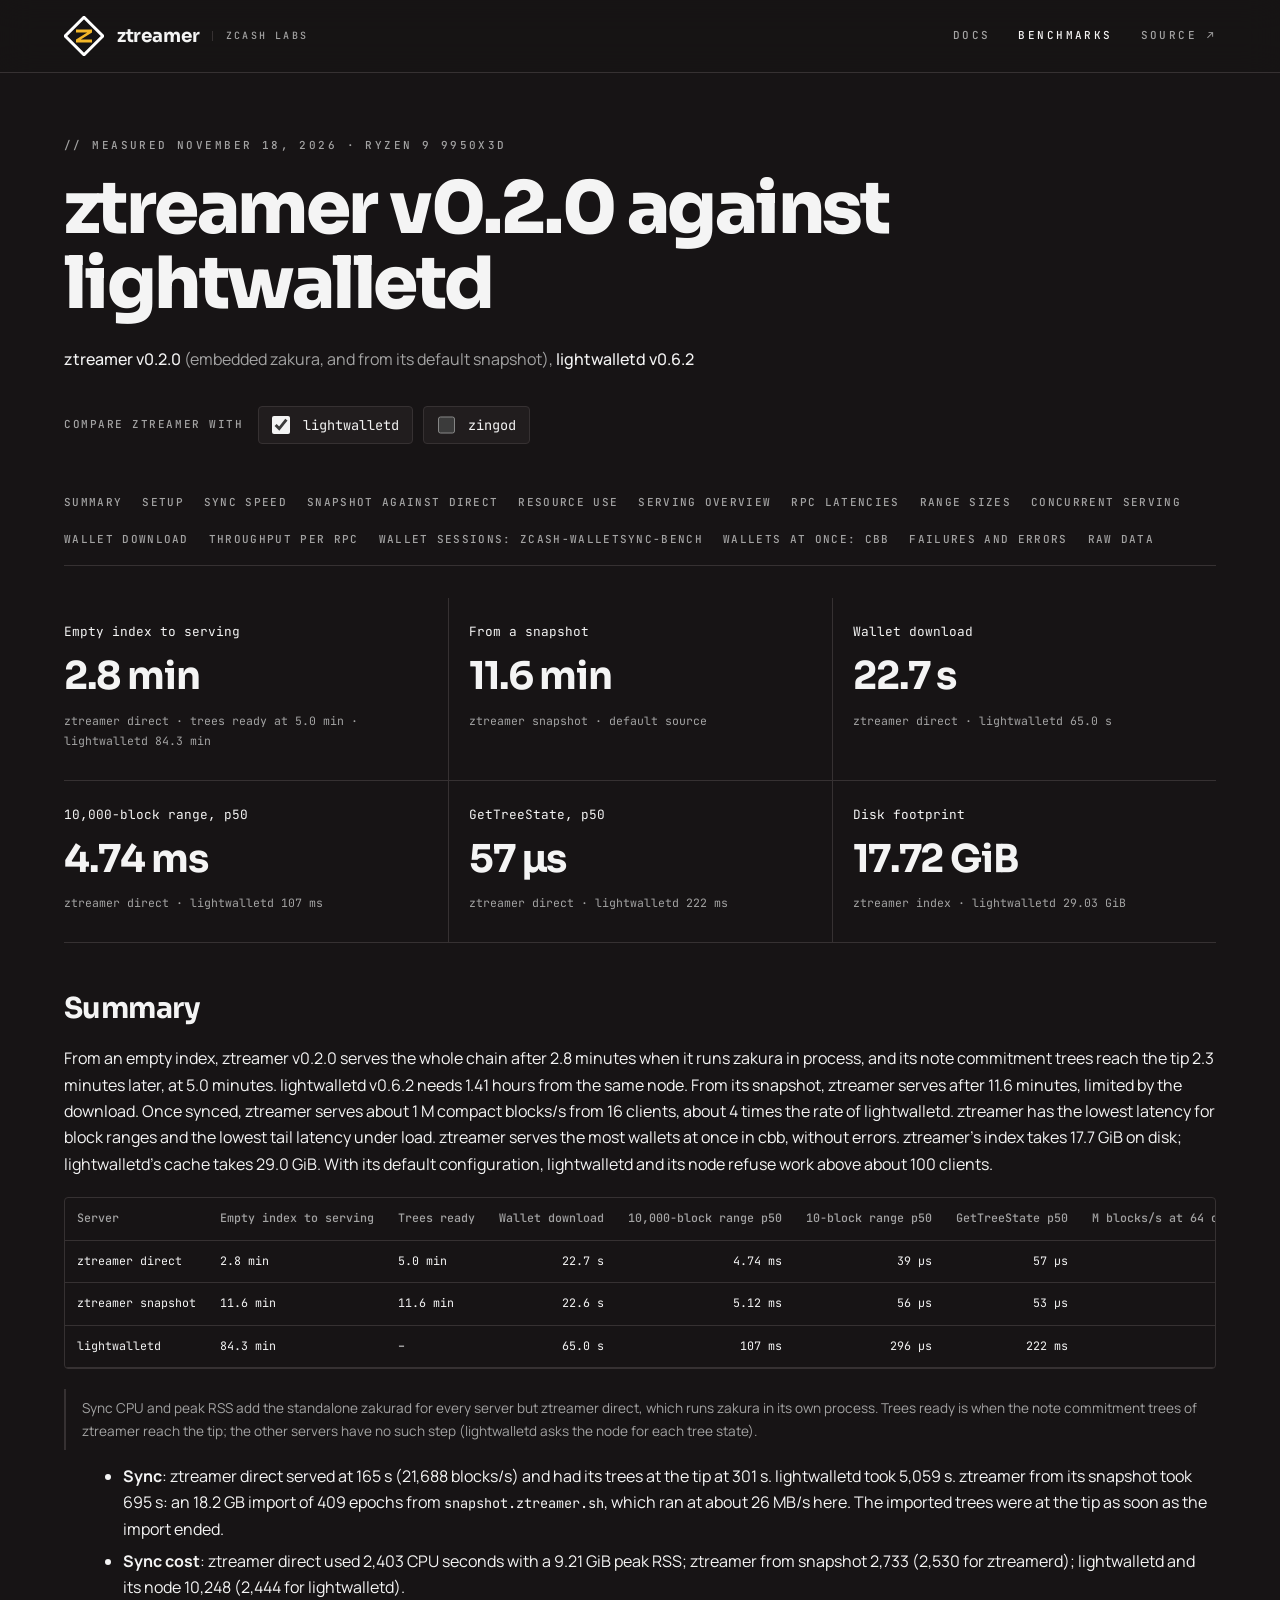
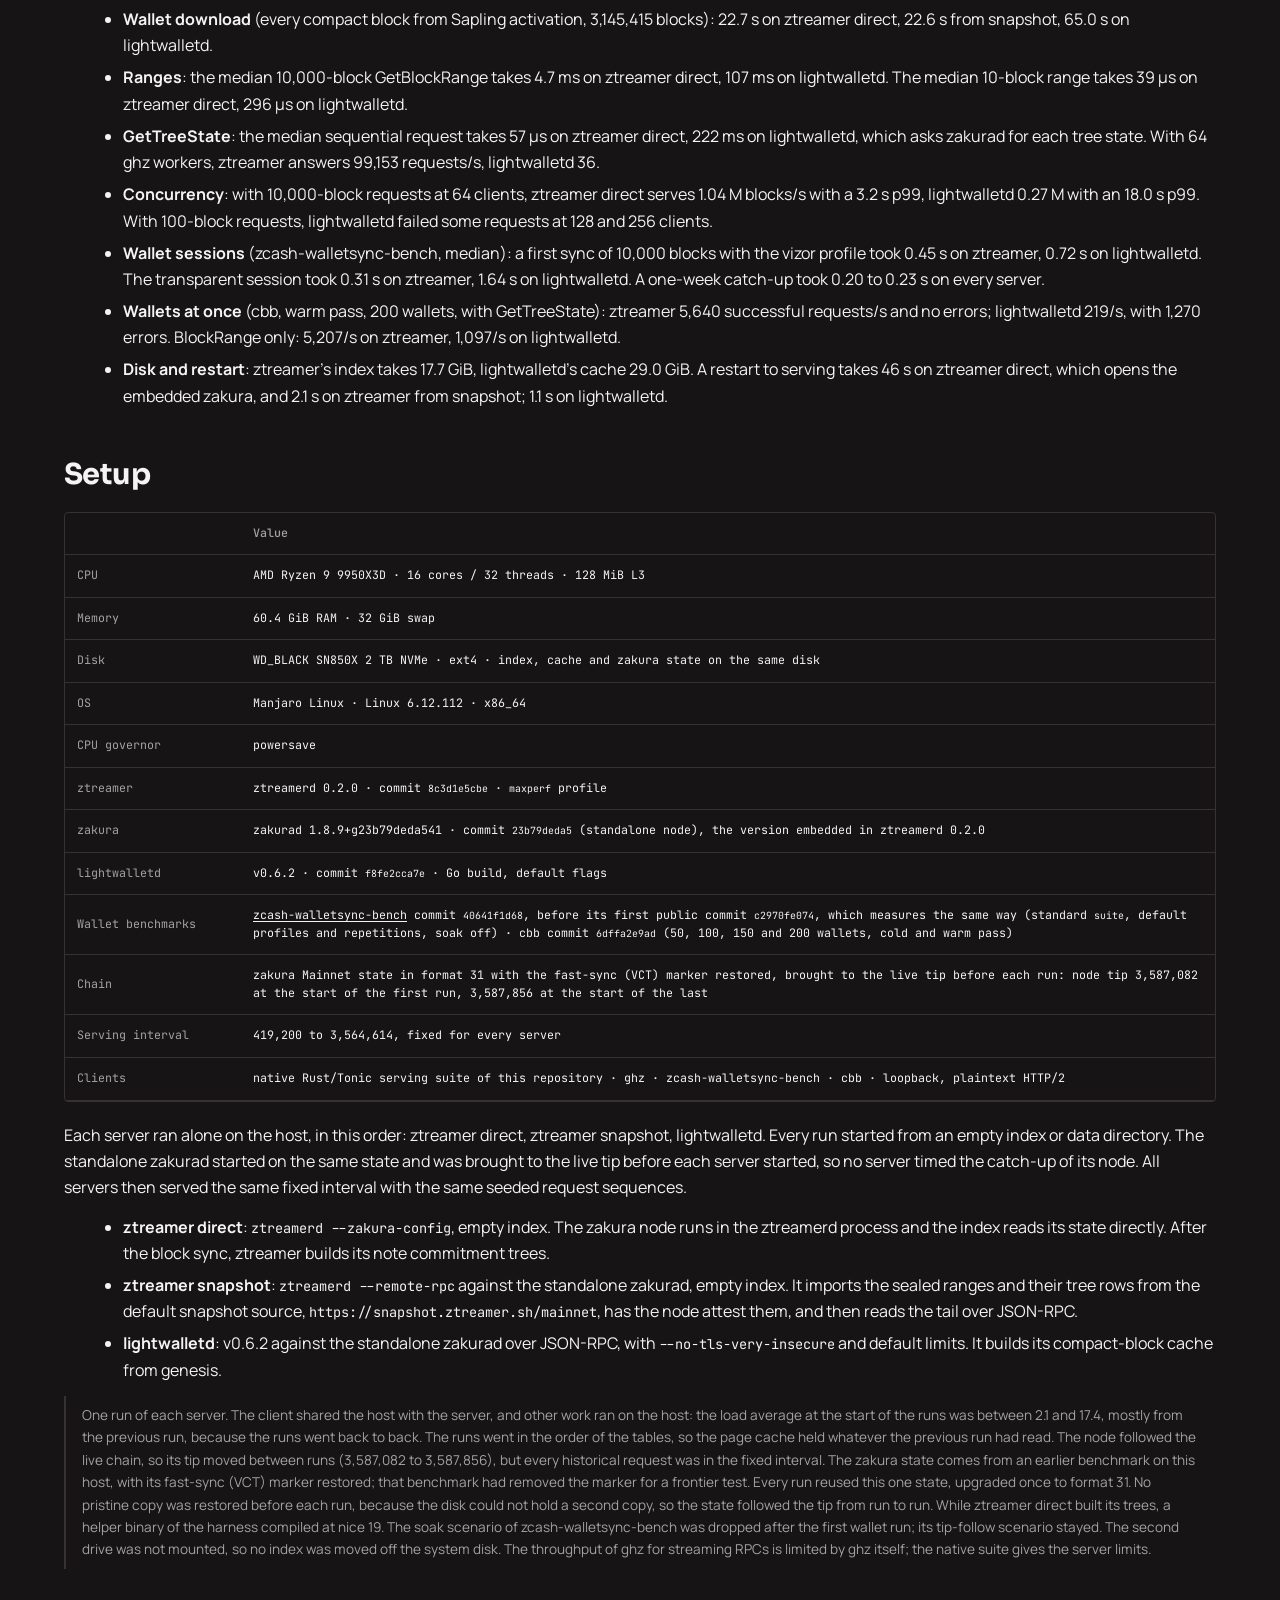
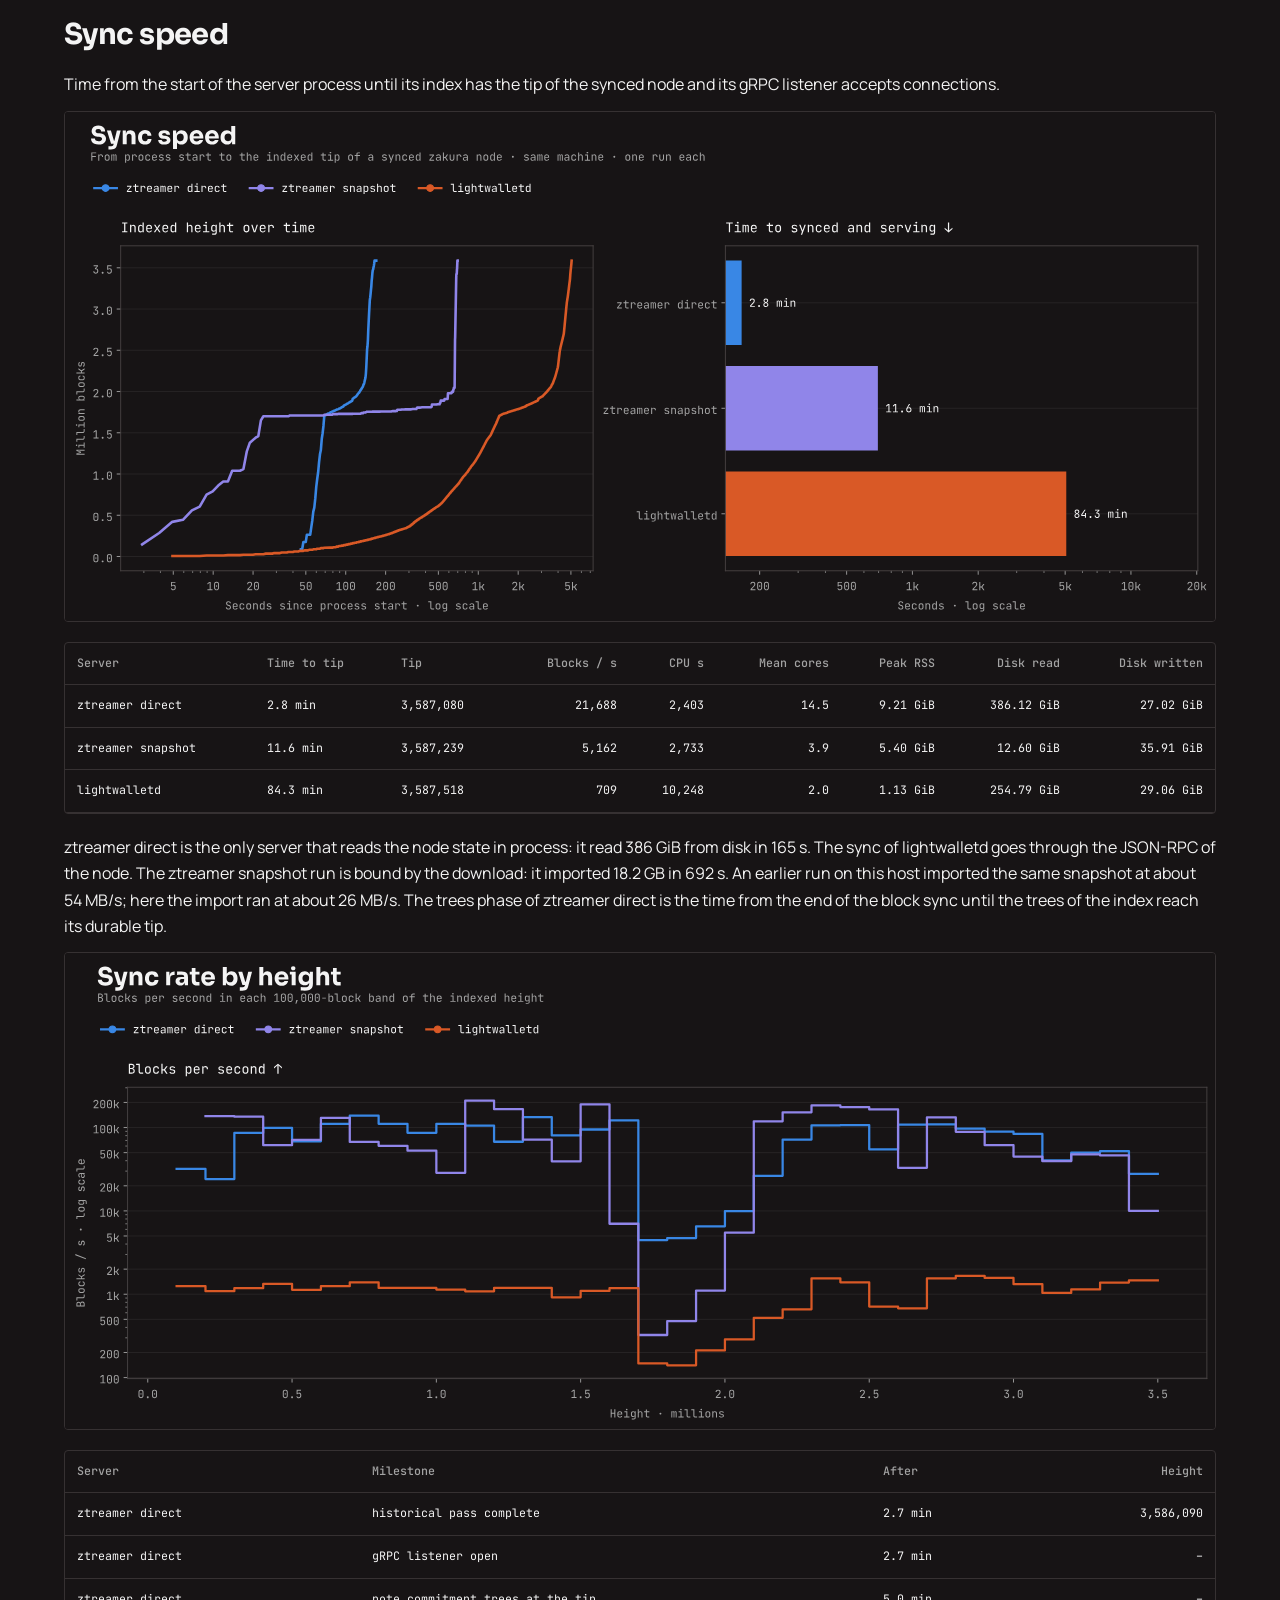
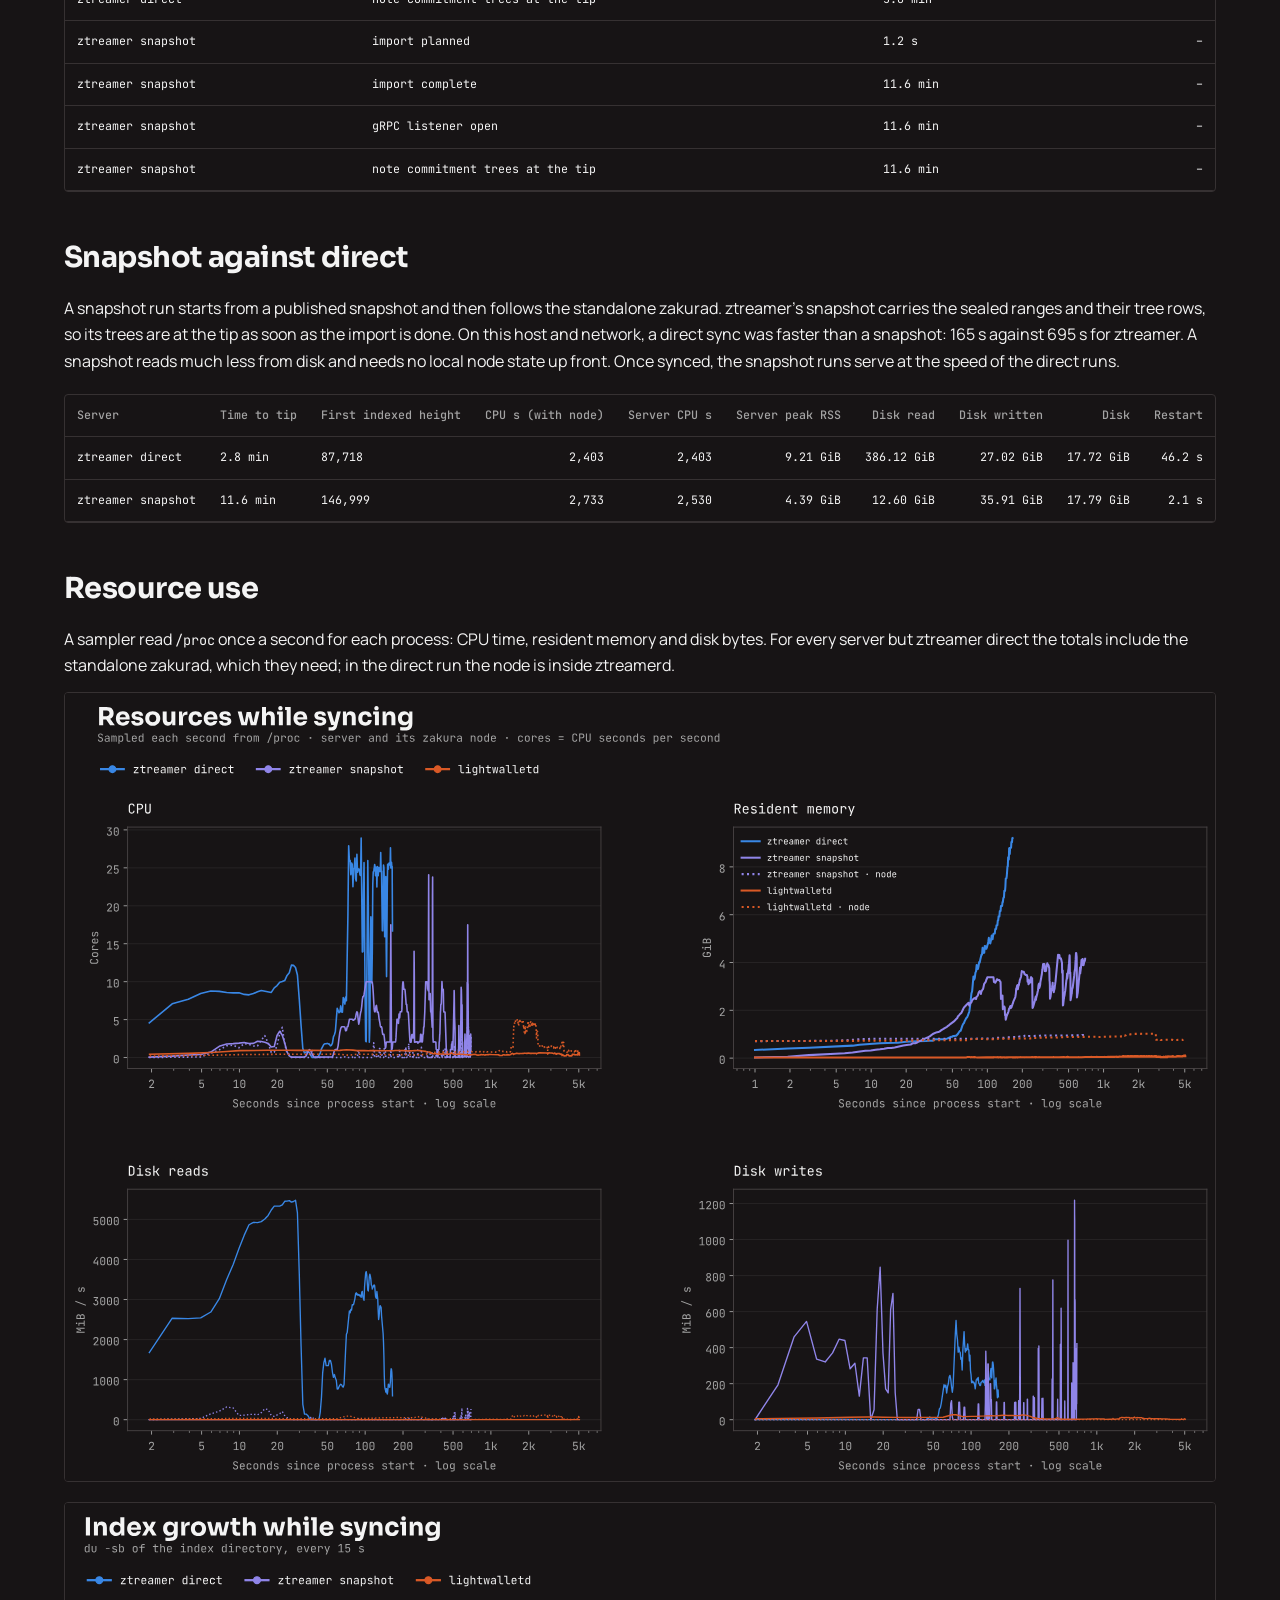
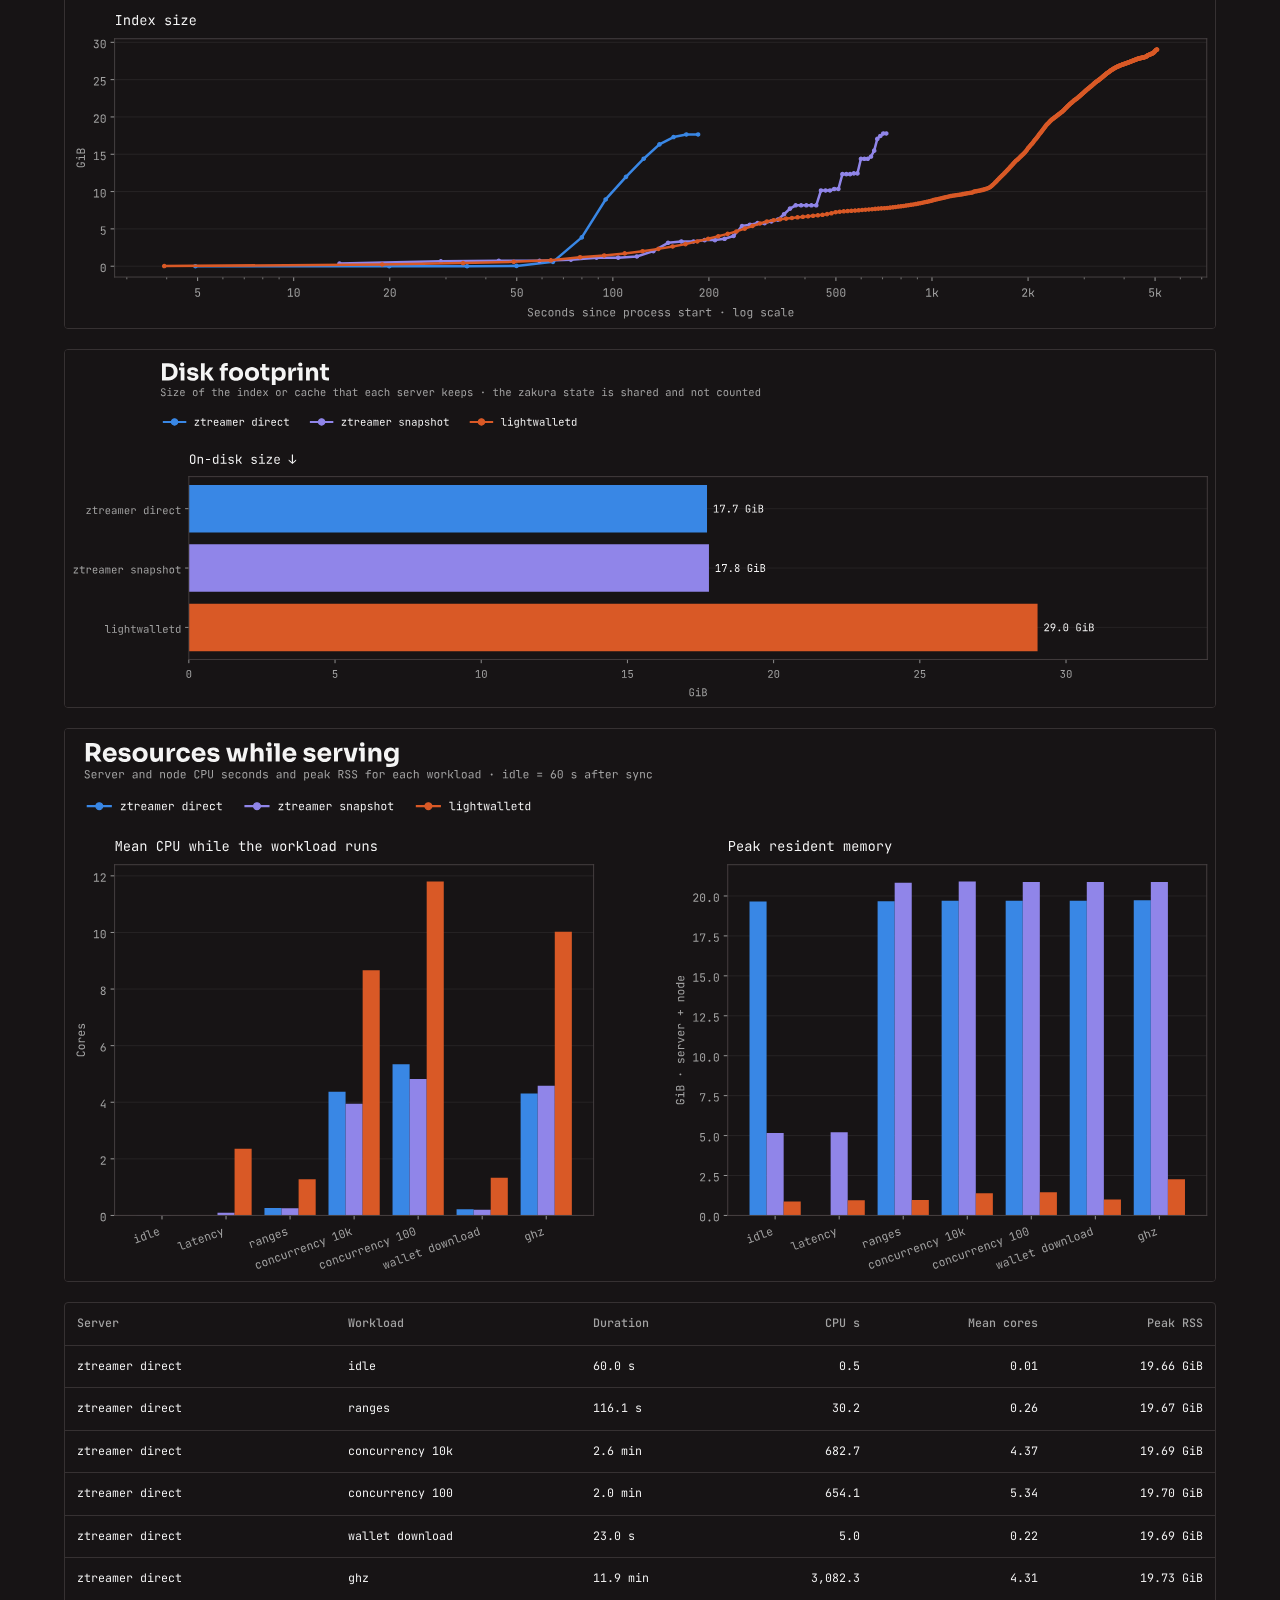
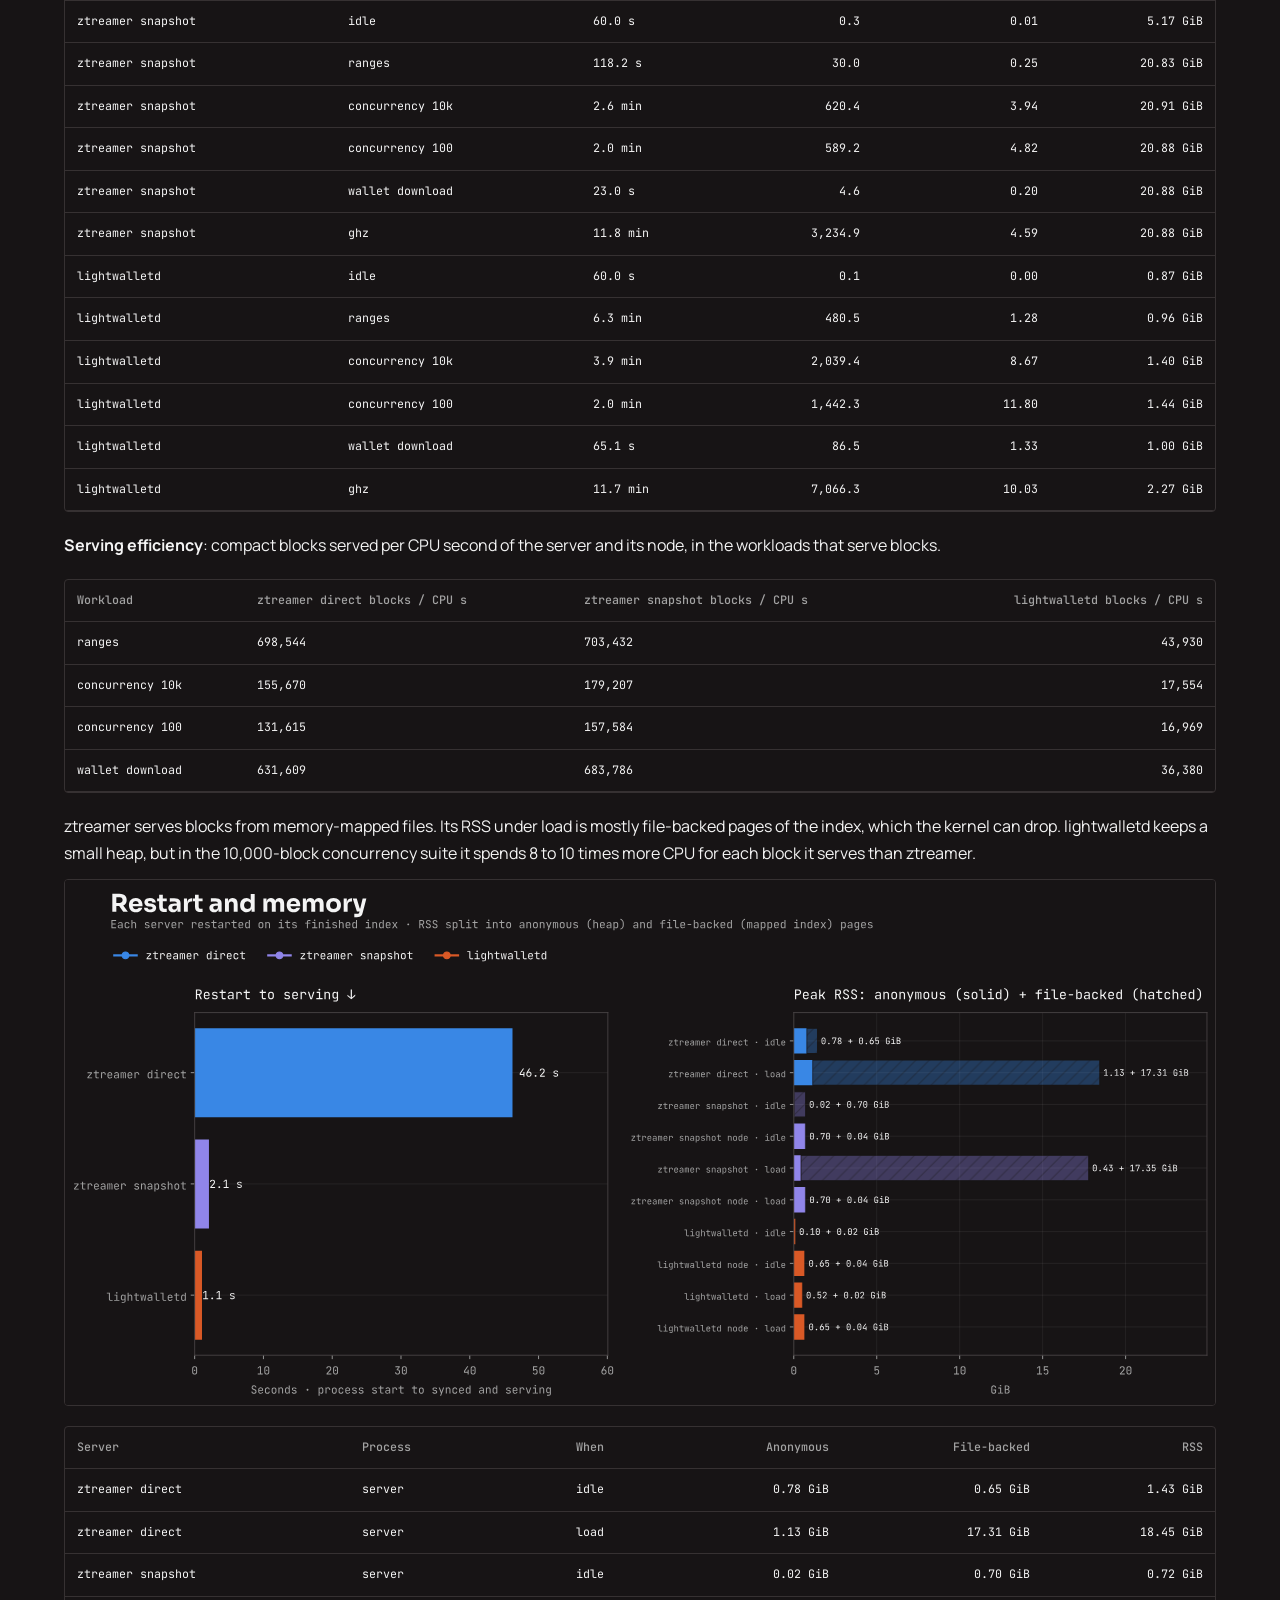
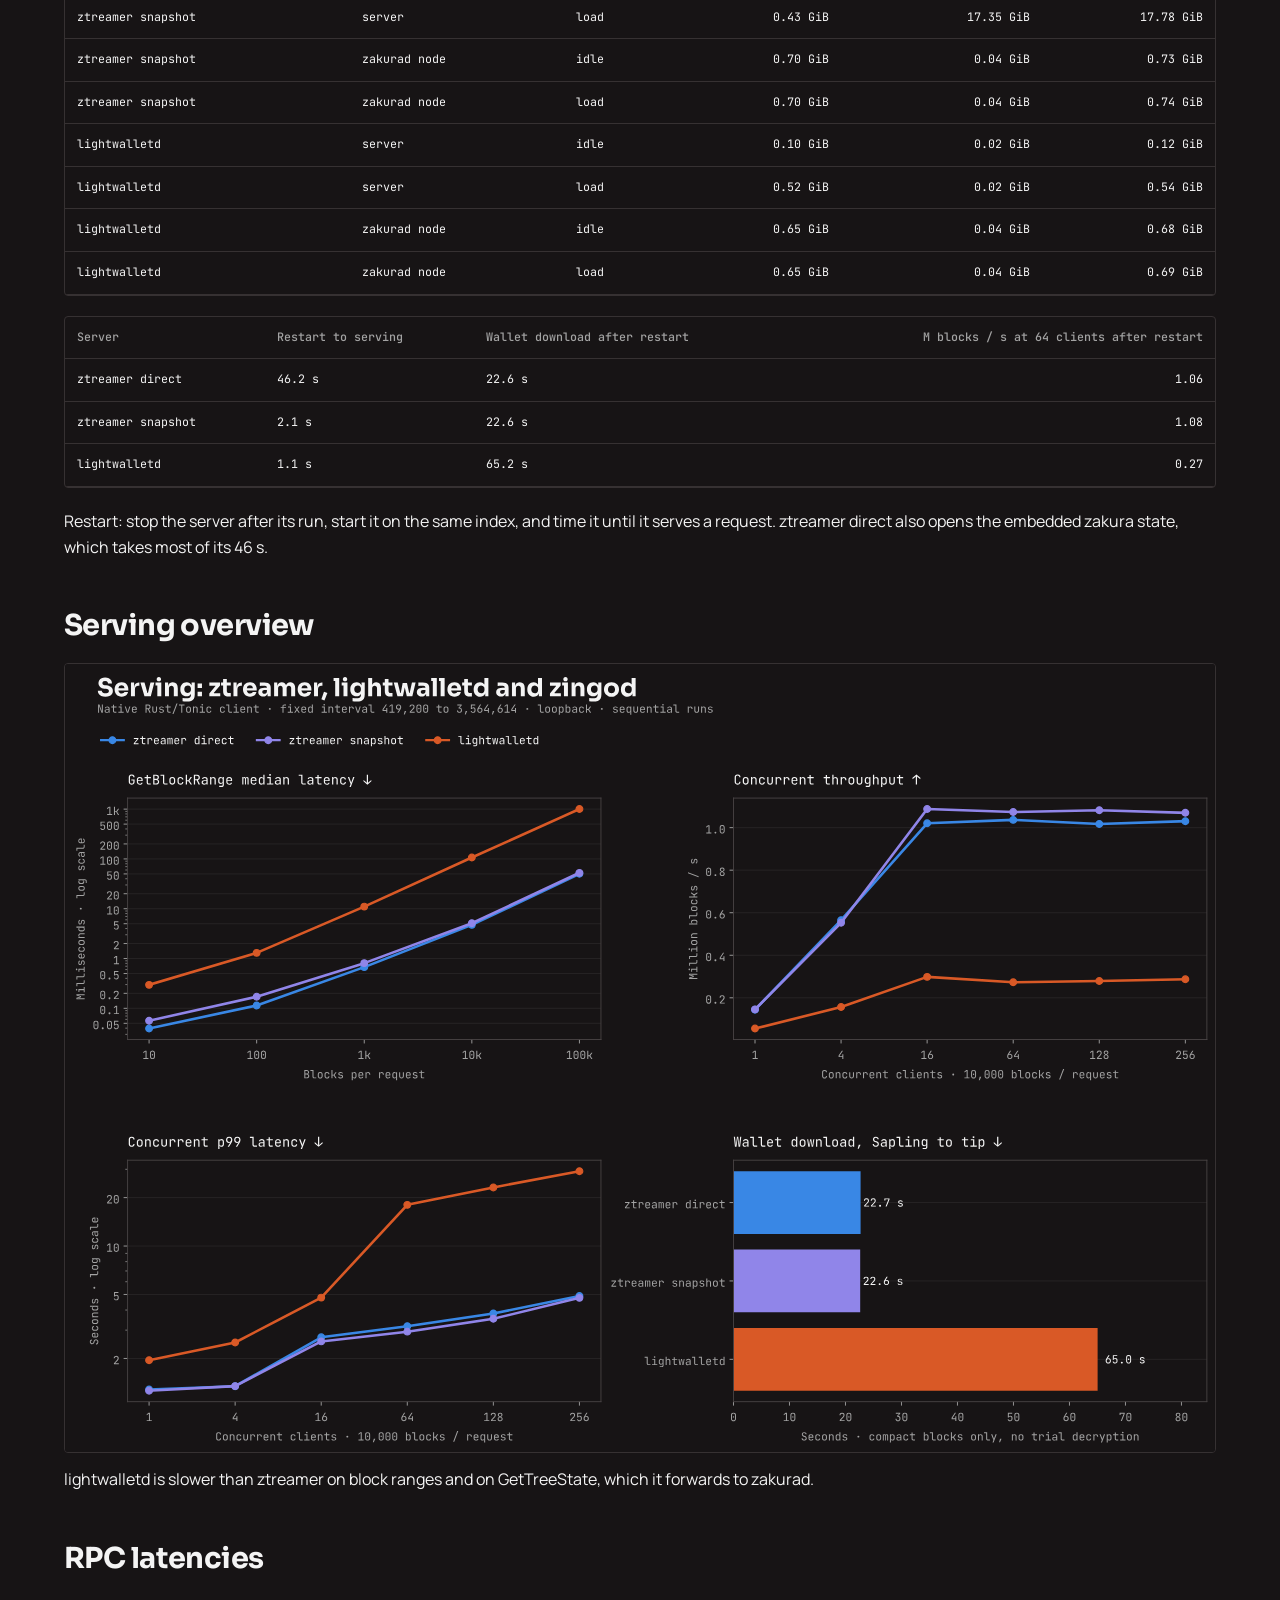
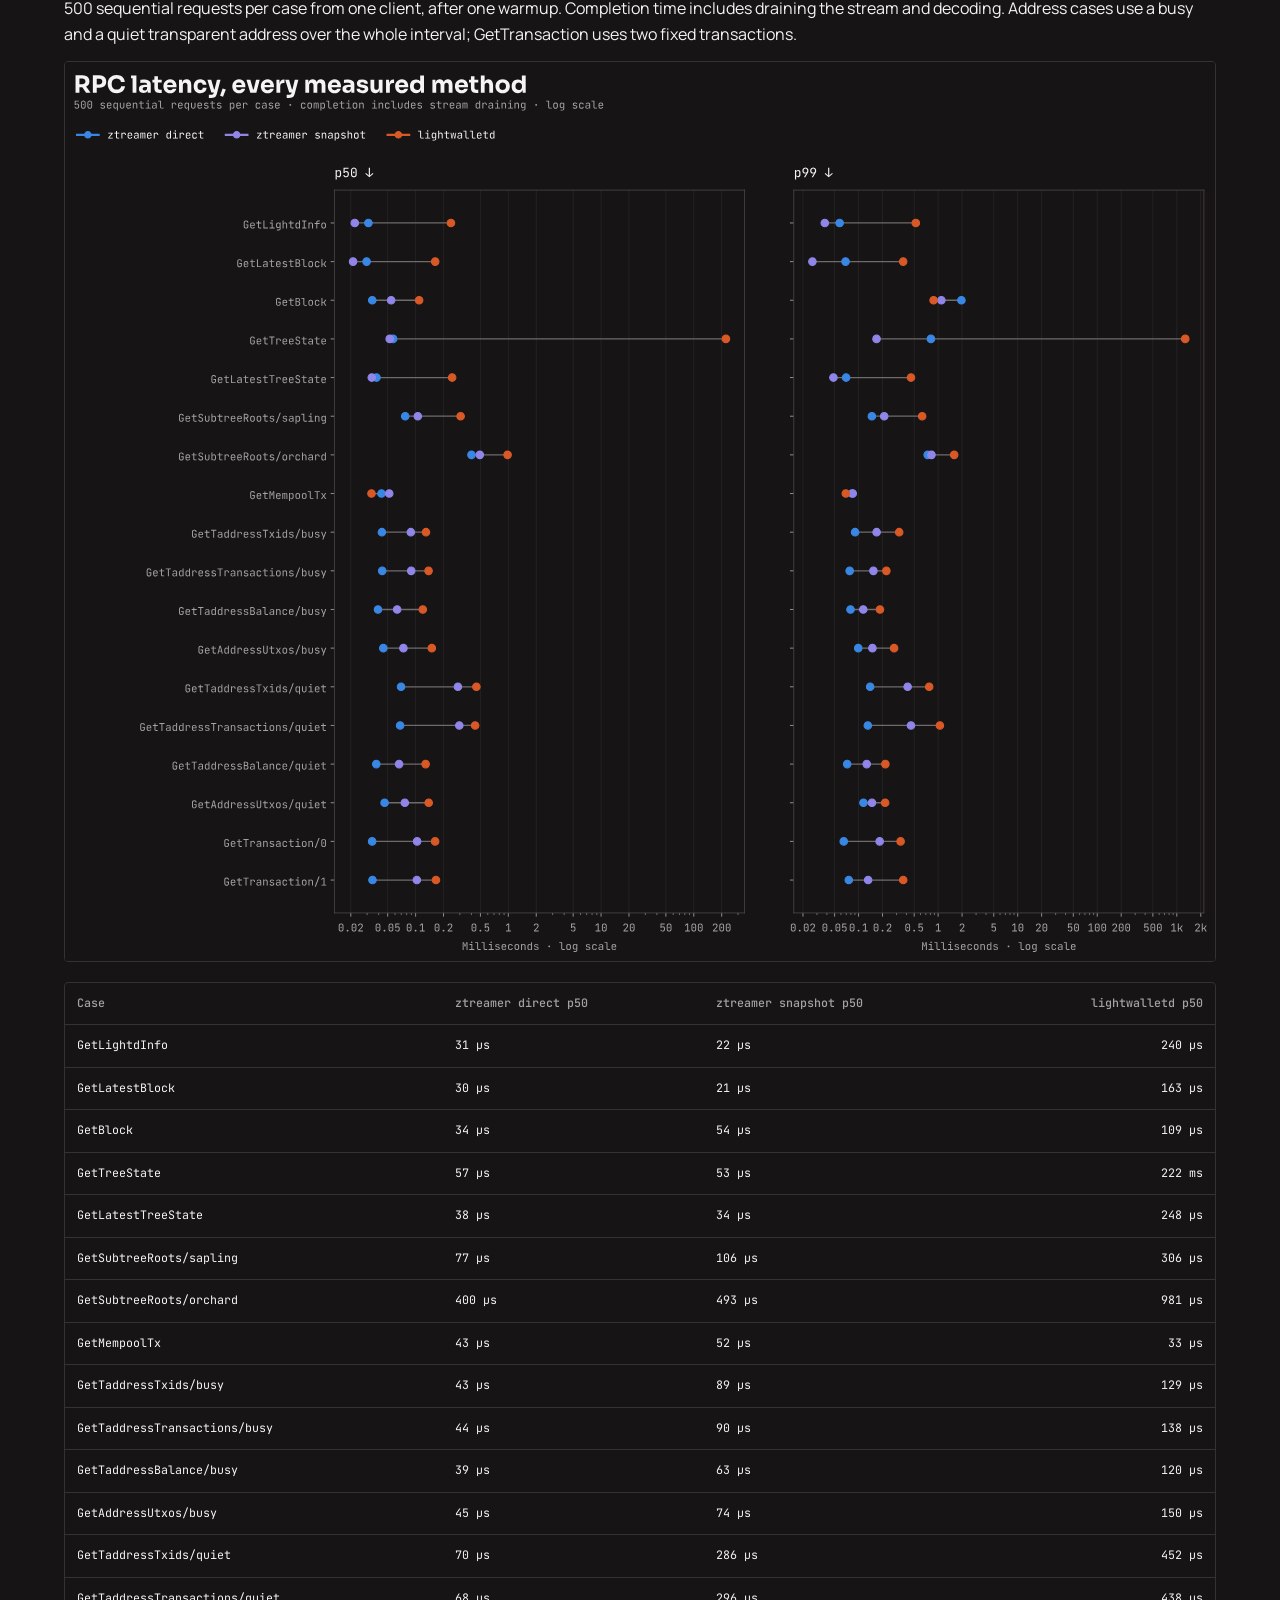
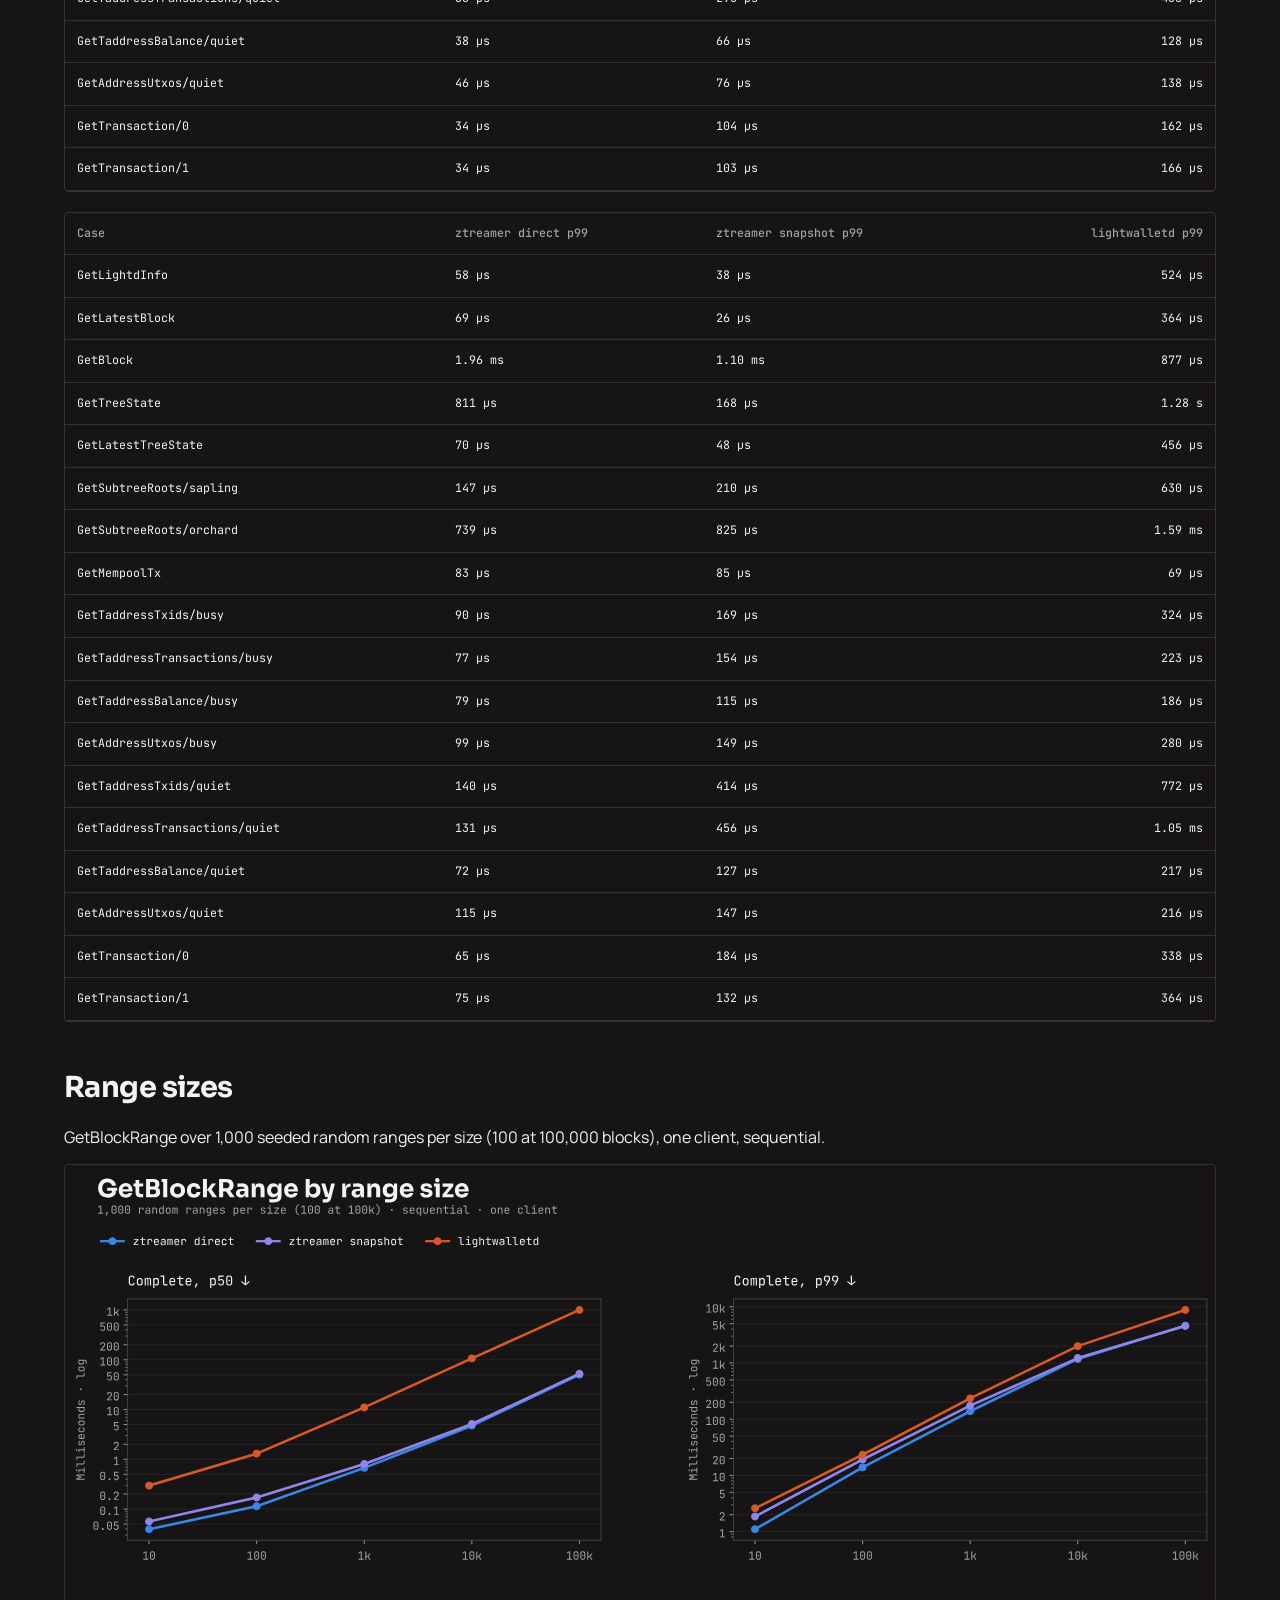
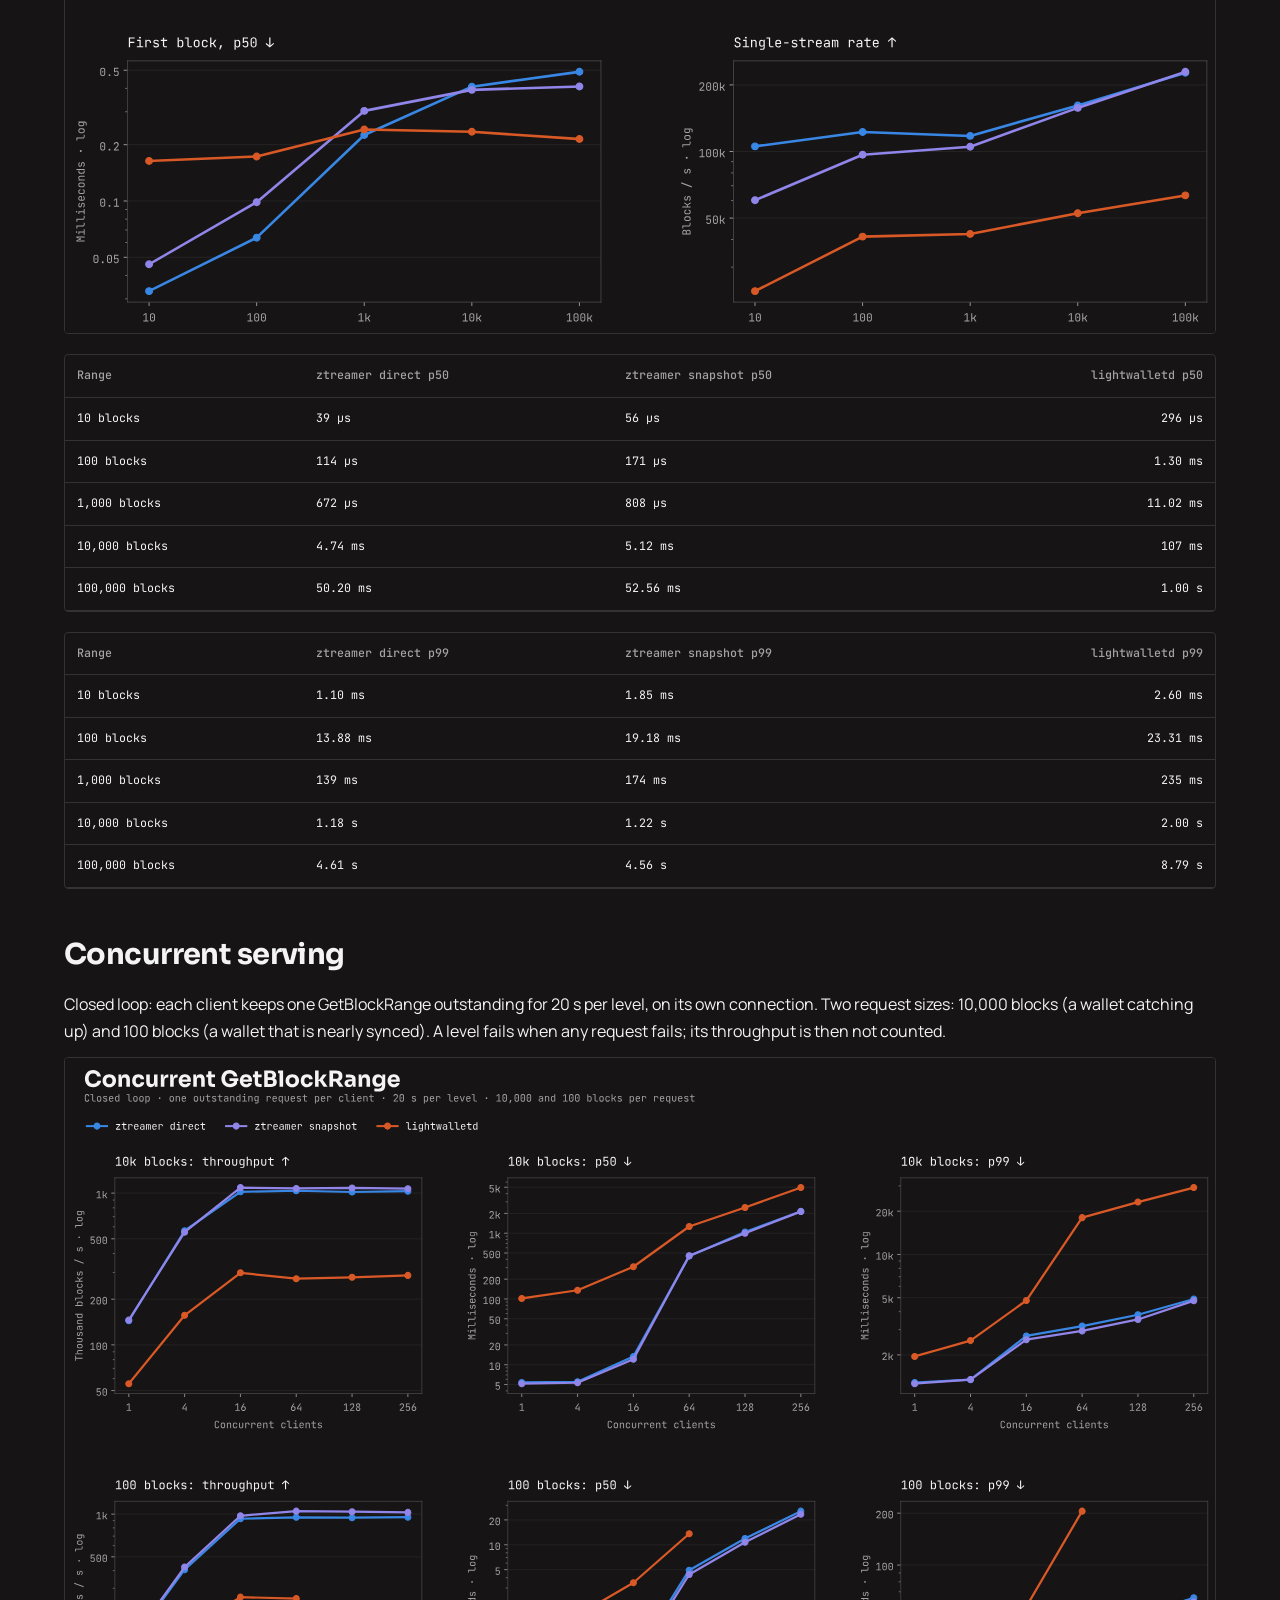
==== commit 721c4b9e: "bench: ztreamer v0.2.0 against lightwalletd v0.6.2 and zingod v1.1.0 The /benchmarks page now shows " ====
--- a/site/benchmarks.html
+++ b/site/benchmarks.html
@@ -1,11 +1,11 @@
-<!doctype html><html lang="en"><head><meta charset="utf-8"><meta name="viewport" content="width=device-width, initial-scale=1"><title>ztreamer benchmarks</title><meta property="og:title" content="ztreamer benchmarks"><meta name="theme-color" content="#171415"><link rel="icon" href="brand/favicon.svg" type="image/svg+xml"><link rel="apple-touch-icon" href="brand/apple-touch-icon.png"><link rel="preconnect" href="https://fonts.googleapis.com"><link rel="preconnect" href="https://fonts.gstatic.com" crossorigin><link rel="stylesheet" href="https://fonts.googleapis.com/css2?family=Sora:wght@700;800&family=Manrope:wght@400;500;600&family=JetBrains+Mono:wght@400;500&display=swap"><link rel="stylesheet" href="site.css?v=3"><meta name="description" content="Sync speed, serving latency and throughput, and resource use of ztreamer (direct and remote mode) and lightwalletd on the same zakura node and machine."><link rel="stylesheet" href="benchmarks.css?v=4"></head><body class="benchmarks-page"><header>
+<!doctype html><html lang="en"><head><meta charset="utf-8"><meta name="viewport" content="width=device-width, initial-scale=1"><title>ztreamer benchmarks</title><meta property="og:title" content="ztreamer benchmarks"><meta name="theme-color" content="#171415"><link rel="icon" href="brand/favicon.svg" type="image/svg+xml"><link rel="apple-touch-icon" href="brand/apple-touch-icon.png"><link rel="preconnect" href="https://fonts.googleapis.com"><link rel="preconnect" href="https://fonts.gstatic.com" crossorigin><link rel="stylesheet" href="https://fonts.googleapis.com/css2?family=Sora:wght@700;800&family=Manrope:wght@400;500;600&family=JetBrains+Mono:wght@400;500&display=swap"><link rel="stylesheet" href="site.css?v=3"><meta name="description" content="Sync speed, serving latency and throughput, wallet sessions, wallets at once and resource use of ztreamer v0.2.0 (direct and from snapshot), lightwalletd v0.6.2 and zingod v1.1.0 on the same zakura node and machine."><link rel="stylesheet" href="benchmarks.css?v=5"></head><body class="benchmarks-page hide-zg"><header>
   <div class="wrap">
     <a class="brand" href="./"><img src="brand/mark.svg" alt="" width="40" height="40"><b>ztreamer</b><span>Zcash Labs</span></a>
     <nav><a href="docs.html">Docs</a><a href="benchmarks.html" aria-current="page">Benchmarks</a><a href="https://github.com/zcashlabs/ztreamer">Source ↗</a></nav>
   </div>
-</header><main class="wrap benchmark-report"><div class="eyebrow">// Measured November 13, 2026 · Ryzen 9 9950X3D</div><h1>ztreamer vs lightwalletd</h1><p class="sub">Sync speed, serving and resource use of <strong>ztreamer direct</strong> (embedded zakura), <strong>ztreamer remote</strong> (default snapshot, then a remote zakura) and <strong>lightwalletd</strong>. All three ran on one machine, one after the other, against the same zakura state.</p><nav class="report-nav" aria-label="Benchmark sections"><a href="#summary">Summary</a><a href="#setup">Setup</a><a href="#sync">Sync speed</a><a href="#resources">Resource use</a><a href="#serving">Serving overview</a><a href="#rpc-latencies">RPC latencies</a><a href="#ranges">Range sizes</a><a href="#concurrency">Concurrent serving</a><a href="#wallet-download">Wallet download</a><a href="#per-rpc">Throughput per RPC</a><a href="#data">Raw data</a></nav><div class="cards cards-6"><div class="card">Sync, direct vs lightwalletd<b>42.5× faster</b><span>ztreamer direct 2.4 min · lightwalletd 103.6 min</span></div><div class="card">Sync, remote from snapshot<b>5.7 min</b><span>import and tail to tip · 18.3× faster than lightwalletd</span></div><div class="card">Wallet download<b>2.9× faster</b><span>direct 22.6 s · lightwalletd 65.2 s</span></div><div class="card">10,000-block range, p50<b>22.3× lower</b><span>direct 4.79 ms · lightwalletd 107 ms</span></div><div class="card">Throughput at 128 clients<b>3.9× higher</b><span>direct 1.07 M blocks/s · lightwalletd 0.27 M</span></div><div class="card">Disk footprint<b>17.39 GiB</b><span>ztreamer index · lightwalletd cache 29.00 GiB</span></div></div><section id="summary"><h2>Summary</h2><p>ztreamer reaches a serving index of the whole chain in 2.4 minutes when it runs zakura in process, and in 5.7 minutes in remote mode from the published snapshot. lightwalletd took 1 hour 44 minutes to build its cache from the same node. Once synced, ztreamer serves compact blocks 3 to 22 times faster than lightwalletd, depending on the request, with a lower tail latency at every concurrency level, and it uses about a tenth of the CPU for each block it serves. Its index is 40 % smaller on disk than the cache of lightwalletd. The two ztreamer modes serve at the same speed. One defect showed up under load: with 256 concurrent connections ztreamerd fails some requests with <code>MDB_READERS_FULL</code>.</p><ul class="bullets"><li><strong>Sync</strong>: direct 146 s (44 s to open the embedded zakura, then the historical pass indexed 3,568,258 blocks in 102 s, about 35,000 blocks/s); remote 339 s (an 18.2 GB import of 409 epochs, attested by the node, then a 30 ms tail); lightwalletd 6,218 s. Direct is 42 times and remote 18 times faster than lightwalletd.</li><li><strong>Sync cost</strong>: direct used 502 CPU seconds; remote 4,500 (it verifies the imported ranges on about 24 cores); lightwalletd and its node 11,484, of which the node took 9,000 to answer one <code>getblock</code> at a time.</li><li><strong>Wallet download</strong> (every compact block from Sapling activation, 3,145,415 blocks, 17.9 GB of protobuf): 22.6 s on both ztreamer modes, 65.2 s on lightwalletd. ztreamer used 4 to 5 CPU seconds for it, lightwalletd 87.</li><li><strong>Ranges</strong>: the median 10,000-block GetBlockRange takes 4.8 ms on ztreamer and 107 ms on lightwalletd (22 times); the median 10-block range 37 µs and 232 µs.</li><li><strong>Concurrency</strong>: with 10,000-block requests ztreamer levels off at 1.06 to 1.13 M blocks/s from 16 clients; lightwalletd at 0.27 to 0.30 M. At 256 clients the p99 is 4.7 to 5.0 s against 29.6 s. With 100-block requests ztreamer serves 1.0 M blocks/s with a 61 ms p99 at 256 clients; lightwalletd 0.24 M blocks/s with an 814 ms p99.</li><li><strong>Unary RPCs</strong> (ghz): ztreamer answers GetLatestBlock and GetLightdInfo at 170,000 to 180,000 requests/s, lightwalletd at 27,000 to 43,000, because lightwalletd asks the node on each call. At 256 workers the zakura RPC server refuses part of those calls with HTTP 429, which lightwalletd passes on.</li><li><strong>GetTreeState</strong> at a random height is slow on every server, 170 to 260 ms median, because the tree state comes from zakura's <code>z_gettreestate</code>. Under load none of the servers exceeds about 80 successful requests/s.</li><li><strong>Efficiency</strong>: in the concurrency workloads ztreamer served 150,000 to 190,000 blocks per CPU second of server and node, lightwalletd 16,000 to 17,000.</li><li><strong>Memory</strong>: the anonymous memory of ztreamerd is 0.4 to 1.2 GiB under load (direct includes the embedded node). Its RSS reaches 17 to 20 GiB because the index is memory-mapped; those are file-backed pages of the page cache, which the kernel can reclaim. lightwalletd uses 0.5 GiB and its node 0.8 GiB.</li><li><strong>Disk</strong>: the ztreamer index is 18.7 GB / 17.4 GiB (direct) and 18.5 GB / 17.2 GiB (remote); the lightwalletd cache is 31.1 GB / 29.0 GiB. All three servers also need the zakura state (285 GB here).</li><li><strong>Restart</strong> on a finished index: lightwalletd 1.1 s, ztreamer remote 3.1 s, ztreamer direct 47 s (the embedded zakura opens its state first).</li><li><strong>Defect, MDB_READERS_FULL</strong>: once 256 ghz workers ran on 256 connections, ztreamerd answered part of the requests with <code>Internal: MDB_READERS_FULL: Environment maxreaders limit reached</code>, in both modes, and the errors went on in later scenarios with fewer workers. The LMDB environment opens with the default of 126 reader slots (<code>crates/index/src/index/mod.rs</code>, no <code>max_readers</code>), and with thread-local read transactions each blocking thread holds a slot; the tokio blocking pool can grow to 512 threads. The native suite, at 256 clients with one request each, saw no errors. Fix before the release: raise <code>max_readers</code> above the blocking-pool limit, or open the environment without TLS, or cap the blocking threads.</li><li><strong>Rare Unavailable</strong>: a few GetSubtreeRoots requests failed with <code>serving snapshot generation N does not match LMDB generation N+1</code> while a new block was written.</li></ul></section><section id="setup"><h2>Setup</h2><div class="table-wrap"><table class="kv"><thead><tr><th></th><th>Value</th></tr></thead><tbody><tr><td>CPU</td><td>AMD Ryzen 9 9950X3D · 16 cores / 32 threads · 128 MiB L3</td></tr><tr><td>Memory</td><td>60.4 GiB RAM · 32 GiB swap</td></tr><tr><td>Disk</td><td>WD_BLACK SN850X 2 TB NVMe · ext4 · index, cache and zakura state on the same disk</td></tr><tr><td>OS</td><td>Manjaro Linux · Linux 6.12.112 · x86_64</td></tr><tr><td>CPU governor</td><td>powersave</td></tr><tr><td>ztreamer</td><td>ztreamerd 0.1.0 · commit <code>af04e99868</code> · <code>maxperf</code> profile</td></tr><tr><td>zakura</td><td>zakurad 1.8.4+g618e972e5523 (standalone node), the same version embedded in ztreamerd</td></tr><tr><td>lightwalletd</td><td>commit <code>15456b9043</code> · Go build, default flags</td></tr><tr><td>Chain</td><td>zakura mainnet state from the archive, tip 3,564,614, synced to the live tip before each run</td></tr><tr><td>Serving interval</td><td>419,200 to 3,564,614, fixed for every server</td></tr><tr><td>Clients</td><td>native Rust/Tonic serving suite of this repository · ghz v0.120.0 · loopback, plaintext HTTP/2</td></tr></tbody></table></div><p>Each server ran alone on the host, in this order: ztreamer direct, ztreamer remote, lightwalletd. Every run started from an empty index. The zakura state came from the same archive and was brought to the live tip before each run, so no server timed the catch-up of its node. All three servers then served the same fixed interval, with the same seeded request sequences.</p><ul class="bullets"><li><strong>ztreamer direct</strong>: <code>ztreamerd --zakura-config</code>. The zakura node runs in the ztreamerd process and the index reads its state directly.</li><li><strong>ztreamer remote</strong>: <code>ztreamerd --remote-rpc</code> against a standalone zakurad. It imports the sealed ranges of the default snapshot source, <code>https://snapshot.ztreamer.sh/mainnet</code>, has the node attest them, and then reads the tail over JSON-RPC.</li><li><strong>lightwalletd</strong>: against the same standalone zakurad over JSON-RPC, with <code>--no-tls-very-insecure</code> and default limits. It builds its compact-block cache from genesis.</li></ul><p class="note">One run of each server. The node followed the live chain, so the tip moved a few blocks between runs; every historical request was in the fixed interval. The client shared the host with the server. lightwalletd built its cache from genesis, as does ztreamer. Remote mode depends on the download speed of the snapshot source; here the import moved 18.2 GB in 336 s, about 54 MB/s including verification. Throughput of ghz for streaming RPCs is limited by ghz itself (about 1,750 100-block ranges/s for both ztreamer modes); the native suite gives the server limits.</p></section><section id="sync"><h2>Sync speed</h2><p>Time from the start of the server process until its index has the tip of the synced node and its gRPC listener accepts connections.</p><img loading="lazy" alt="Sync speed" src="benchmarks/2026-11-13/sync-speed.svg?v=20261113"><div class="table-wrap"><table class=""><thead><tr><th>Server</th><th>Time to tip</th><th>Tip</th><th>Blocks / s</th><th>CPU s</th><th>Mean cores</th><th>Peak RSS</th><th>Disk read</th><th>Disk written</th></tr></thead><tbody><tr><td>ztreamer direct</td><td>2.4 min</td><td>3,569,248</td><td>24,410</td><td>501</td><td>3.4</td><td>2.27 GiB</td><td>377.11 GiB</td><td>26.59 GiB</td></tr><tr><td>ztreamer remote</td><td>5.7 min</td><td>3,569,344</td><td>10,526</td><td>4,500</td><td>13.3</td><td>4.20 GiB</td><td>10.66 GiB</td><td>35.29 GiB</td></tr><tr><td>lightwalletd</td><td>103.6 min</td><td>3,569,672</td><td>574</td><td>11,484</td><td>1.8</td><td>1.23 GiB</td><td>256.21 GiB</td><td>30.45 GiB</td></tr></tbody></table></div><p>In direct mode ztreamerd reads blocks straight from the zakura state with eight workers, at 1.5 to 6 GB/s from disk. The slow band between heights 1.7 M and 2.1 M is the sandblasting period, whose blocks are large. In remote mode the import fetches the sealed ranges of the snapshot and checks them: the node attests the block hash at the end of each range and the tree roots of each epoch. lightwalletd asks the node for one block at a time over JSON-RPC, so its rate follows block size: about 1,500 blocks/s at the start, 65 blocks/s in the sandblasting period. After the first sync, ztreamerd in direct mode filled the range metadata of the 3,569 sealed ranges for its Replicator. That took 6 minutes 41 s after it began to serve, and raised its RSS by mapping the index. In remote mode the snapshot brought that metadata, so the pass found nothing to do.</p><img loading="lazy" alt="Sync rate by height" src="benchmarks/2026-11-13/sync-rate.svg?v=20261113"><div class="table-wrap"><table class=""><thead><tr><th>Server</th><th>Milestone</th><th>After</th><th>Height</th></tr></thead><tbody><tr><td>ztreamer direct</td><td>historical pass complete</td><td>2.4 min</td><td>3,568,258</td></tr><tr><td>ztreamer direct</td><td>gRPC listener open</td><td>2.4 min</td><td>–</td></tr><tr><td>ztreamer remote</td><td>import planned</td><td>2.0 s</td><td>–</td></tr><tr><td>ztreamer remote</td><td>import complete</td><td>5.6 min</td><td>–</td></tr><tr><td>ztreamer remote</td><td>gRPC listener open</td><td>5.6 min</td><td>–</td></tr></tbody></table></div></section><section id="resources"><h2>Resource use</h2><p>A sampler read <code>/proc</code> once a second for each process: CPU time, resident memory and disk bytes. For the remote and lightwalletd runs the totals include the standalone zakurad, which they need; in the direct run the node is inside ztreamerd.</p><img loading="lazy" alt="Resources while syncing" src="benchmarks/2026-11-13/sync-resources.svg?v=20261113"><img loading="lazy" alt="Index growth" src="benchmarks/2026-11-13/index-growth.svg?v=20261113"><img loading="lazy" alt="Disk footprint" src="benchmarks/2026-11-13/disk-footprint.svg?v=20261113"><img loading="lazy" alt="Resources while serving" src="benchmarks/2026-11-13/serving-resources.svg?v=20261113"><div class="table-wrap"><table class=""><thead><tr><th>Server</th><th>Workload</th><th>Duration</th><th>CPU s</th><th>Mean cores</th><th>Peak RSS</th></tr></thead><tbody><tr><td>ztreamer direct</td><td>idle</td><td>60.0 s</td><td>0.3</td><td>0.01</td><td>19.27 GiB</td></tr><tr><td>ztreamer direct</td><td>latency</td><td>110.1 s</td><td>348.8</td><td>3.17</td><td>19.31 GiB</td></tr><tr><td>ztreamer direct</td><td>ranges</td><td>115.0 s</td><td>28.2</td><td>0.25</td><td>19.31 GiB</td></tr><tr><td>ztreamer direct</td><td>concurrency 10k</td><td>2.6 min</td><td>652.3</td><td>4.14</td><td>19.36 GiB</td></tr><tr><td>ztreamer direct</td><td>concurrency 100</td><td>2.0 min</td><td>609.3</td><td>5.01</td><td>19.36 GiB</td></tr><tr><td>ztreamer direct</td><td>wallet download</td><td>22.6 s</td><td>4.4</td><td>0.19</td><td>19.36 GiB</td></tr><tr><td>ztreamer direct</td><td>ghz</td><td>11.2 min</td><td>3,805.8</td><td>5.65</td><td>19.47 GiB</td></tr><tr><td>ztreamer remote</td><td>idle</td><td>60.0 s</td><td>0.2</td><td>0.00</td><td>2.82 GiB</td></tr><tr><td>ztreamer remote</td><td>latency</td><td>2.7 min</td><td>334.6</td><td>2.09</td><td>2.95 GiB</td></tr><tr><td>ztreamer remote</td><td>ranges</td><td>117.9 s</td><td>29.2</td><td>0.25</td><td>19.53 GiB</td></tr><tr><td>ztreamer remote</td><td>concurrency 10k</td><td>2.6 min</td><td>601.7</td><td>3.86</td><td>19.71 GiB</td></tr><tr><td>ztreamer remote</td><td>concurrency 100</td><td>2.0 min</td><td>577.8</td><td>4.75</td><td>19.74 GiB</td></tr><tr><td>ztreamer remote</td><td>wallet download</td><td>22.6 s</td><td>4.6</td><td>0.20</td><td>19.73 GiB</td></tr><tr><td>ztreamer remote</td><td>ghz</td><td>11.2 min</td><td>3,945.5</td><td>5.87</td><td>19.74 GiB</td></tr><tr><td>lightwalletd</td><td>idle</td><td>60.0 s</td><td>0.5</td><td>0.01</td><td>1.15 GiB</td></tr><tr><td>lightwalletd</td><td>latency</td><td>2.8 min</td><td>371.3</td><td>2.23</td><td>1.31 GiB</td></tr><tr><td>lightwalletd</td><td>ranges</td><td>6.2 min</td><td>482.3</td><td>1.29</td><td>1.35 GiB</td></tr><tr><td>lightwalletd</td><td>concurrency 10k</td><td>3.9 min</td><td>2,070.3</td><td>8.82</td><td>1.81 GiB</td></tr><tr><td>lightwalletd</td><td>concurrency 100</td><td>2.0 min</td><td>1,448.0</td><td>11.87</td><td>1.79 GiB</td></tr><tr><td>lightwalletd</td><td>wallet download</td><td>65.2 s</td><td>87.3</td><td>1.34</td><td>1.37 GiB</td></tr><tr><td>lightwalletd</td><td>ghz</td><td>11.1 min</td><td>6,750.0</td><td>10.10</td><td>2.40 GiB</td></tr></tbody></table></div><p><strong>Serving efficiency</strong>: compact blocks served per CPU second of the server and its node, in the workloads that serve blocks.</p><div class="table-wrap"><table class=""><thead><tr><th>Workload</th><th>ztreamer direct blocks</th><th>ztreamer direct CPU s</th><th>ztreamer direct blocks / CPU s</th><th>ztreamer remote blocks</th><th>ztreamer remote CPU s</th><th>ztreamer remote blocks / CPU s</th><th>lightwalletd blocks</th><th>lightwalletd CPU s</th><th>lightwalletd blocks / CPU s</th></tr></thead><tbody><tr><td>ranges</td><td>21,110,000</td><td>28.2</td><td>748,847</td><td>21,110,000</td><td>29.2</td><td>722,450</td><td>21,110,000</td><td>482.3</td><td>43,774</td></tr><tr><td>concurrency 10k</td><td>110,010,000</td><td>652.3</td><td>168,636</td><td>112,700,000</td><td>601.7</td><td>187,287</td><td>35,460,000</td><td>2,070.3</td><td>17,128</td></tr><tr><td>concurrency 100</td><td>90,507,100</td><td>609.3</td><td>148,543</td><td>94,403,600</td><td>577.8</td><td>163,387</td><td>23,806,300</td><td>1,448.0</td><td>16,440</td></tr><tr><td>wallet download</td><td>3,145,415</td><td>4.4</td><td>721,425</td><td>3,145,415</td><td>4.6</td><td>688,275</td><td>3,145,415</td><td>87.3</td><td>36,034</td></tr></tbody></table></div><p>While syncing, ztreamer direct read 405 GB from disk in 146 s. In the first 44 s the embedded zakura opened its state on 6.5 cores on average and read 136 GB; the historical pass then read 269 GB of zakura state in 102 s (2.6 GB/s) on about 2 cores, so it was bound by the disk, not the CPU. Remote mode used about 24 cores while it verified the import. lightwalletd used under one core for itself and about 1.5 cores for its node for 1 hour 44 minutes. While serving, ztreamer used 4 to 6 cores under the heaviest workloads and lightwalletd 9 to 12, for a third to a quarter of the blocks. At idle all three use almost no CPU. The peak RSS of ztreamer while serving counts the mapped index; see the split below.</p><img loading="lazy" alt="Restart and memory" src="benchmarks/2026-11-13/restart-memory.svg?v=20261113"><div class="table-wrap"><table class=""><thead><tr><th>Server</th><th>Process</th><th>When</th><th>Anonymous</th><th>File-backed</th><th>RSS</th></tr></thead><tbody><tr><td>ztreamer direct</td><td>server</td><td>idle</td><td>0.88 GiB</td><td>0.57 GiB</td><td>1.45 GiB</td></tr><tr><td>ztreamer direct</td><td>server</td><td>load</td><td>1.21 GiB</td><td>17.24 GiB</td><td>18.46 GiB</td></tr><tr><td>ztreamer remote</td><td>server</td><td>idle</td><td>0.02 GiB</td><td>0.49 GiB</td><td>0.51 GiB</td></tr><tr><td>ztreamer remote</td><td>server</td><td>load</td><td>0.39 GiB</td><td>17.18 GiB</td><td>17.57 GiB</td></tr><tr><td>ztreamer remote</td><td>zakurad node</td><td>idle</td><td>0.78 GiB</td><td>0.03 GiB</td><td>0.81 GiB</td></tr><tr><td>ztreamer remote</td><td>zakurad node</td><td>load</td><td>0.77 GiB</td><td>0.04 GiB</td><td>0.81 GiB</td></tr><tr><td>lightwalletd</td><td>server</td><td>idle</td><td>0.10 GiB</td><td>0.02 GiB</td><td>0.12 GiB</td></tr><tr><td>lightwalletd</td><td>server</td><td>load</td><td>0.52 GiB</td><td>0.02 GiB</td><td>0.54 GiB</td></tr><tr><td>lightwalletd</td><td>zakurad node</td><td>idle</td><td>0.75 GiB</td><td>0.03 GiB</td><td>0.78 GiB</td></tr><tr><td>lightwalletd</td><td>zakurad node</td><td>load</td><td>0.76 GiB</td><td>0.03 GiB</td><td>0.80 GiB</td></tr></tbody></table></div><div class="table-wrap"><table class=""><thead><tr><th>Server</th><th>Restart to serving</th><th>Wallet download after restart</th><th>Blocks / s at 64 clients after restart</th></tr></thead><tbody><tr><td>ztreamer direct</td><td>47.3 s</td><td>22.6 s</td><td>1,087,600</td></tr><tr><td>ztreamer remote</td><td>3.1 s</td><td>22.5 s</td><td>1,098,970</td></tr><tr><td>lightwalletd</td><td>1.1 s</td><td>64.9 s</td><td>273,830</td></tr></tbody></table></div><p>The restart runs restarted each server on the index of its main run, with the node already at the tip, then measured idle and loaded memory and repeated the wallet download. The wallet download after the restart took the same time as in the main run for every server.</p></section><section id="serving"><h2>Serving overview</h2><img loading="lazy" alt="Serving overview" src="benchmarks/2026-11-13/overview.svg?v=20261113"><p>Both ztreamer modes serve from the same kind of index, and their serving results agree within a few percent. lightwalletd serves blocks from its cache file and asks the node for everything else: chain info, tree states, transactions and address data.</p></section><section id="rpc-latencies"><h2>RPC latencies</h2><p>500 sequential requests per case from one client, after one warmup. Completion time includes draining the stream and decoding. Address cases use a busy and a quiet transparent address over the whole interval; GetTransaction uses two fixed transactions.</p><img loading="lazy" alt="RPC latencies" src="benchmarks/2026-11-13/rpc-latencies.svg?v=20261113"><div class="table-wrap"><table class=""><thead><tr><th>Case</th><th>ztreamer direct p50</th><th>ztreamer direct p99</th><th>ztreamer remote p50</th><th>ztreamer remote p99</th><th>lightwalletd p50</th><th>lightwalletd p99</th><th>LWD ÷ direct, p50</th></tr></thead><tbody><tr><td>GetLightdInfo</td><td>21 µs</td><td>37 µs</td><td>22 µs</td><td>52 µs</td><td>270 µs</td><td>460 µs</td><td>12.6×</td></tr><tr><td>GetLatestBlock</td><td>21 µs</td><td>30 µs</td><td>21 µs</td><td>24 µs</td><td>176 µs</td><td>353 µs</td><td>8.2×</td></tr><tr><td>GetBlock</td><td>32 µs</td><td>429 µs</td><td>52 µs</td><td>405 µs</td><td>85 µs</td><td>789 µs</td><td>2.7×</td></tr><tr><td>GetTreeState</td><td>173 ms</td><td>764 ms</td><td>247 ms</td><td>1.53 s</td><td>261 ms</td><td>1.50 s</td><td>1.5×</td></tr><tr><td>GetLatestTreeState</td><td>39 µs</td><td>101 µs</td><td>26 µs</td><td>41 µs</td><td>280 µs</td><td>543 µs</td><td>7.3×</td></tr><tr><td>GetSubtreeRoots/sapling</td><td>79 µs</td><td>170 µs</td><td>100 µs</td><td>284 µs</td><td>302 µs</td><td>663 µs</td><td>3.8×</td></tr><tr><td>GetSubtreeRoots/orchard</td><td>384 µs</td><td>732 µs</td><td>447 µs</td><td>751 µs</td><td>954 µs</td><td>1.89 ms</td><td>2.5×</td></tr><tr><td>GetMempoolTx</td><td>58 µs</td><td>96 µs</td><td>61 µs</td><td>247 µs</td><td>25 µs</td><td>51 µs</td><td>0.4×</td></tr><tr><td>GetTaddressTxids/busy</td><td>59 µs</td><td>157 µs</td><td>99 µs</td><td>237 µs</td><td>129 µs</td><td>212 µs</td><td>2.2×</td></tr><tr><td>GetTaddressTransactions/busy</td><td>50 µs</td><td>75 µs</td><td>98 µs</td><td>198 µs</td><td>136 µs</td><td>222 µs</td><td>2.7×</td></tr><tr><td>GetTaddressBalance/busy</td><td>92 µs</td><td>124 µs</td><td>127 µs</td><td>213 µs</td><td>186 µs</td><td>285 µs</td><td>2.0×</td></tr><tr><td>GetAddressUtxos/busy</td><td>42 µs</td><td>83 µs</td><td>73 µs</td><td>149 µs</td><td>120 µs</td><td>218 µs</td><td>2.8×</td></tr><tr><td>GetTaddressTxids/quiet</td><td>96 µs</td><td>191 µs</td><td>327 µs</td><td>598 µs</td><td>420 µs</td><td>751 µs</td><td>4.4×</td></tr><tr><td>GetTaddressTransactions/quiet</td><td>95 µs</td><td>191 µs</td><td>267 µs</td><td>369 µs</td><td>461 µs</td><td>775 µs</td><td>4.9×</td></tr><tr><td>GetTaddressBalance/quiet</td><td>96 µs</td><td>185 µs</td><td>124 µs</td><td>195 µs</td><td>181 µs</td><td>302 µs</td><td>1.9×</td></tr><tr><td>GetAddressUtxos/quiet</td><td>43 µs</td><td>107 µs</td><td>71 µs</td><td>124 µs</td><td>123 µs</td><td>207 µs</td><td>2.9×</td></tr><tr><td>GetTransaction/0</td><td>39 µs</td><td>81 µs</td><td>108 µs</td><td>168 µs</td><td>140 µs</td><td>223 µs</td><td>3.6×</td></tr><tr><td>GetTransaction/1</td><td>36 µs</td><td>66 µs</td><td>102 µs</td><td>153 µs</td><td>167 µs</td><td>267 µs</td><td>4.7×</td></tr></tbody></table></div></section><section id="ranges"><h2>Range sizes</h2><p>GetBlockRange over 1,000 seeded random ranges per size (100 at 100,000 blocks), one client, sequential.</p><img loading="lazy" alt="Range sizes" src="benchmarks/2026-11-13/ranges.svg?v=20261113"><div class="table-wrap"><table class=""><thead><tr><th>Range</th><th>ztreamer direct p50</th><th>ztreamer direct p99</th><th>ztreamer direct blocks/s</th><th>ztreamer remote p50</th><th>ztreamer remote p99</th><th>ztreamer remote blocks/s</th><th>lightwalletd p50</th><th>lightwalletd p99</th><th>lightwalletd blocks/s</th></tr></thead><tbody><tr><td>10 blocks</td><td>37 µs</td><td>1.50 ms</td><td>87,063</td><td>53 µs</td><td>2.03 ms</td><td>61,814</td><td>232 µs</td><td>2.39 ms</td><td>27,220</td></tr><tr><td>100 blocks</td><td>108 µs</td><td>14.34 ms</td><td>122,197</td><td>165 µs</td><td>19.04 ms</td><td>99,587</td><td>1.19 ms</td><td>22.81 ms</td><td>43,087</td></tr><tr><td>1,000 blocks</td><td>660 µs</td><td>136 ms</td><td>118,376</td><td>788 µs</td><td>177 ms</td><td>105,460</td><td>10.53 ms</td><td>228 ms</td><td>43,953</td></tr><tr><td>10,000 blocks</td><td>4.79 ms</td><td>1.20 s</td><td>161,933</td><td>5.06 ms</td><td>1.23 s</td><td>157,381</td><td>107 ms</td><td>1.94 s</td><td>52,812</td></tr><tr><td>100,000 blocks</td><td>51.93 ms</td><td>4.56 s</td><td>228,570</td><td>56.26 ms</td><td>4.59 s</td><td>228,977</td><td>997 ms</td><td>8.72 s</td><td>63,674</td></tr></tbody></table></div></section><section id="concurrency"><h2>Concurrent serving</h2><p>Closed loop: each client keeps one GetBlockRange outstanding for 20 s per level, on its own connection. Two request sizes: 10,000 blocks (a wallet catching up) and 100 blocks (a wallet that is nearly synced).</p><img loading="lazy" alt="Concurrency" src="benchmarks/2026-11-13/concurrency.svg?v=20261113"><p><strong>10,000 blocks per request</strong></p><div class="table-wrap"><table class=""><thead><tr><th>Clients</th><th>ztreamer direct blocks/s</th><th>ztreamer direct p50</th><th>ztreamer direct p99</th><th>ztreamer direct errors</th><th>ztreamer remote blocks/s</th><th>ztreamer remote p50</th><th>ztreamer remote p99</th><th>ztreamer remote errors</th><th>lightwalletd blocks/s</th><th>lightwalletd p50</th><th>lightwalletd p99</th><th>lightwalletd errors</th></tr></thead><tbody><tr><td>1</td><td>143,597</td><td>5.10 ms</td><td>1.26 s</td><td>0</td><td>144,500</td><td>4.88 ms</td><td>1.26 s</td><td>0</td><td>54,569</td><td>97.49 ms</td><td>1.78 s</td><td>0</td></tr><tr><td>4</td><td>551,460</td><td>5.43 ms</td><td>1.34 s</td><td>0</td><td>547,232</td><td>5.42 ms</td><td>1.35 s</td><td>0</td><td>160,833</td><td>135 ms</td><td>2.50 s</td><td>0</td></tr><tr><td>16</td><td>1,057,428</td><td>12.56 ms</td><td>2.63 s</td><td>0</td><td>1,109,207</td><td>11.44 ms</td><td>2.48 s</td><td>0</td><td>301,068</td><td>305 ms</td><td>4.81 s</td><td>0</td></tr><tr><td>64</td><td>1,062,686</td><td>402 ms</td><td>3.06 s</td><td>0</td><td>1,105,806</td><td>398 ms</td><td>2.83 s</td><td>0</td><td>265,853</td><td>1.28 s</td><td>18.31 s</td><td>0</td></tr><tr><td>128</td><td>1,065,055</td><td>1.06 s</td><td>3.64 s</td><td>0</td><td>1,101,892</td><td>979 ms</td><td>3.44 s</td><td>0</td><td>270,335</td><td>2.50 s</td><td>23.91 s</td><td>0</td></tr><tr><td>256</td><td>1,050,676</td><td>2.21 s</td><td>4.97 s</td><td>0</td><td>1,126,993</td><td>2.14 s</td><td>4.71 s</td><td>0</td><td>279,868</td><td>5.09 s</td><td>29.63 s</td><td>0</td></tr></tbody></table></div><p><strong>100 blocks per request</strong></p><div class="table-wrap"><table class=""><thead><tr><th>Clients</th><th>ztreamer direct blocks/s</th><th>ztreamer direct p50</th><th>ztreamer direct p99</th><th>ztreamer direct errors</th><th>ztreamer remote blocks/s</th><th>ztreamer remote p50</th><th>ztreamer remote p99</th><th>ztreamer remote errors</th><th>lightwalletd blocks/s</th><th>lightwalletd p50</th><th>lightwalletd p99</th><th>lightwalletd errors</th></tr></thead><tbody><tr><td>1</td><td>120,269</td><td>110 µs</td><td>14.98 ms</td><td>0</td><td>121,169</td><td>108 µs</td><td>14.92 ms</td><td>0</td><td>44,685</td><td>1.12 ms</td><td>22.19 ms</td><td>0</td></tr><tr><td>4</td><td>421,846</td><td>136 µs</td><td>16.66 ms</td><td>0</td><td>426,791</td><td>132 µs</td><td>16.40 ms</td><td>0</td><td>147,161</td><td>1.41 ms</td><td>26.86 ms</td><td>0</td></tr><tr><td>16</td><td>955,560</td><td>378 µs</td><td>25.63 ms</td><td>0</td><td>985,647</td><td>353 µs</td><td>25.12 ms</td><td>0</td><td>260,213</td><td>3.45 ms</td><td>57.42 ms</td><td>0</td></tr><tr><td>64</td><td>1,012,788</td><td>4.61 ms</td><td>41.62 ms</td><td>0</td><td>1,073,153</td><td>4.27 ms</td><td>40.47 ms</td><td>0</td><td>244,512</td><td>14.10 ms</td><td>215 ms</td><td>0</td></tr><tr><td>128</td><td>1,006,291</td><td>11.10 ms</td><td>48.54 ms</td><td>0</td><td>1,061,435</td><td>10.50 ms</td><td>47.58 ms</td><td>0</td><td>244,896</td><td>26.12 ms</td><td>397 ms</td><td>0</td></tr><tr><td>256</td><td>1,001,417</td><td>24.19 ms</td><td>61.50 ms</td><td>0</td><td>1,045,461</td><td>23.09 ms</td><td>60.71 ms</td><td>0</td><td>243,437</td><td>26.41 ms</td><td>814 ms</td><td>0</td></tr></tbody></table></div></section><section id="wallet-download"><h2>Wallet download</h2><p>One client downloads every compact block from Sapling activation to the end of the interval, 10,000 blocks per request. This is the network part of a new wallet's first sync; it excludes trial decryption, scanning and storage.</p><img loading="lazy" alt="Wallet download" src="benchmarks/2026-11-13/wallet-download.svg?v=20261113"><div class="table-wrap"><table class=""><thead><tr><th>Server</th><th>Time</th><th>Blocks</th><th>Protobuf bytes</th><th>Blocks / s</th></tr></thead><tbody><tr><td>ztreamer direct</td><td>22.6 s</td><td>3,145,415</td><td>16.66 GiB</td><td>139,121</td></tr><tr><td>ztreamer remote</td><td>22.6 s</td><td>3,145,415</td><td>16.66 GiB</td><td>139,188</td></tr><tr><td>lightwalletd</td><td>65.2 s</td><td>3,145,415</td><td>16.66 GiB</td><td>48,276</td></tr></tbody></table></div></section><section id="per-rpc"><h2>Throughput per RPC</h2><p>ghz drives one RPC at a time with 1, 16, 64 and 256 concurrent workers, one connection each, for 15 s per level. Requests with heights cycle through 5,000 seeded random heights. The first request of each worker is not counted. Throughput counts successful requests only.</p><img loading="lazy" alt="Throughput per RPC" src="benchmarks/2026-11-13/ghz-throughput.svg?v=20261113"><img loading="lazy" alt="Latency per RPC" src="benchmarks/2026-11-13/ghz-latency.svg?v=20261113"><div class="table-wrap"><table class="filterable"><thead><tr><th>RPC</th><th>Workers</th><th>ztreamer direct req/s</th><th>ztreamer direct p50</th><th>ztreamer direct p99</th><th>ztreamer direct errors</th><th>ztreamer remote req/s</th><th>ztreamer remote p50</th><th>ztreamer remote p99</th><th>ztreamer remote errors</th><th>lightwalletd req/s</th><th>lightwalletd p50</th><th>lightwalletd p99</th><th>lightwalletd errors</th></tr></thead><tbody><tr><td>GetBlock</td><td>1</td><td>9,394</td><td>37 µs</td><td>1.31 ms</td><td>0</td><td>9,377</td><td>37 µs</td><td>1.31 ms</td><td>0</td><td>5,308</td><td>71 µs</td><td>1.80 ms</td><td>0</td></tr><tr><td>GetBlock</td><td>16</td><td>66,165</td><td>83 µs</td><td>2.23 ms</td><td>0</td><td>66,736</td><td>82 µs</td><td>2.22 ms</td><td>0</td><td>41,205</td><td>149 µs</td><td>3.18 ms</td><td>0</td></tr><tr><td>GetBlock</td><td>64</td><td>88,755</td><td>351 µs</td><td>3.95 ms</td><td>0</td><td>89,051</td><td>351 µs</td><td>3.91 ms</td><td>0</td><td>53,075</td><td>705 µs</td><td>5.87 ms</td><td>0</td></tr><tr><td>GetBlock</td><td>256</td><td>73,655</td><td>1.65 ms</td><td>7.79 ms</td><td>343,433</td><td>73,331</td><td>1.69 ms</td><td>7.83 ms</td><td>359,656</td><td>52,692</td><td>2.95 ms</td><td>16.07 ms</td><td>0</td></tr><tr><td>GetBlockNullifiers</td><td>1</td><td>10,019</td><td>36 µs</td><td>593 µs</td><td>53,904</td><td>9,001</td><td>36 µs</td><td>591 µs</td><td>78,393</td><td>10,198</td><td>42 µs</td><td>760 µs</td><td>0</td></tr><tr><td>GetBlockNullifiers</td><td>16</td><td>66,539</td><td>79 µs</td><td>934 µs</td><td>352,755</td><td>59,057</td><td>78 µs</td><td>922 µs</td><td>504,500</td><td>63,853</td><td>104 µs</td><td>1.33 ms</td><td>0</td></tr><tr><td>GetBlockNullifiers</td><td>64</td><td>94,241</td><td>269 µs</td><td>1.75 ms</td><td>476,550</td><td>84,514</td><td>246 µs</td><td>1.67 ms</td><td>716,751</td><td>87,542</td><td>361 µs</td><td>2.75 ms</td><td>0</td></tr><tr><td>GetBlockNullifiers</td><td>256</td><td>91,795</td><td>1.33 ms</td><td>4.92 ms</td><td>545,373</td><td>81,818</td><td>1.28 ms</td><td>4.79 ms</td><td>718,777</td><td>88,182</td><td>1.52 ms</td><td>9.24 ms</td><td>0</td></tr><tr><td>GetBlockRange</td><td>1</td><td>124</td><td>674 µs</td><td>91.63 ms</td><td>124,416</td><td>178</td><td>701 µs</td><td>99.68 ms</td><td>0</td><td>166</td><td>1.28 ms</td><td>100 ms</td><td>0</td></tr><tr><td>GetBlockRange</td><td>16</td><td>1,662</td><td>1.13 ms</td><td>181 ms</td><td>0</td><td>1,676</td><td>1.12 ms</td><td>178 ms</td><td>0</td><td>1,200</td><td>3.06 ms</td><td>222 ms</td><td>0</td></tr><tr><td>GetBlockRange</td><td>64</td><td>1,746</td><td>26.32 ms</td><td>244 ms</td><td>0</td><td>1,769</td><td>25.62 ms</td><td>244 ms</td><td>0</td><td>1,222</td><td>18.65 ms</td><td>657 ms</td><td>0</td></tr><tr><td>GetBlockRange</td><td>256</td><td>1,703</td><td>143 ms</td><td>357 ms</td><td>0</td><td>1,712</td><td>143 ms</td><td>355 ms</td><td>0</td><td>1,205</td><td>29.33 ms</td><td>2.62 s</td><td>0</td></tr><tr><td>GetBlockRangeNullifiers</td><td>1</td><td>46</td><td>4.16 ms</td><td>280 ms</td><td>0</td><td>46</td><td>4.05 ms</td><td>283 ms</td><td>0</td><td>31</td><td>11.15 ms</td><td>288 ms</td><td>0</td></tr><tr><td>GetBlockRangeNullifiers</td><td>16</td><td>475</td><td>7.30 ms</td><td>487 ms</td><td>0</td><td>480</td><td>7.18 ms</td><td>483 ms</td><td>0</td><td>227</td><td>35.14 ms</td><td>562 ms</td><td>0</td></tr><tr><td>GetBlockRangeNullifiers</td><td>64</td><td>514</td><td>91.14 ms</td><td>699 ms</td><td>0</td><td>515</td><td>91.48 ms</td><td>695 ms</td><td>0</td><td>226</td><td>152 ms</td><td>2.23 s</td><td>0</td></tr><tr><td>GetBlockRangeNullifiers</td><td>256</td><td>490</td><td>484 ms</td><td>1.05 s</td><td>0</td><td>497</td><td>480 ms</td><td>1.05 s</td><td>0</td><td>216</td><td>703 ms</td><td>6.45 s</td><td>0</td></tr><tr><td>GetLatestBlock</td><td>1</td><td>22,887</td><td>18 µs</td><td>51 µs</td><td>0</td><td>23,230</td><td>18 µs</td><td>48 µs</td><td>0</td><td>4,974</td><td>162 µs</td><td>319 µs</td><td>0</td></tr><tr><td>GetLatestBlock</td><td>16</td><td>116,737</td><td>53 µs</td><td>297 µs</td><td>0</td><td>117,535</td><td>53 µs</td><td>284 µs</td><td>0</td><td>34,895</td><td>363 µs</td><td>931 µs</td><td>0</td></tr><tr><td>GetLatestBlock</td><td>64</td><td>168,329</td><td>180 µs</td><td>853 µs</td><td>0</td><td>173,631</td><td>172 µs</td><td>751 µs</td><td>0</td><td>43,127</td><td>1.27 ms</td><td>3.16 ms</td><td>0</td></tr><tr><td>GetLatestBlock</td><td>256</td><td>176,055</td><td>614 µs</td><td>3.01 ms</td><td>0</td><td>179,053</td><td>580 µs</td><td>2.88 ms</td><td>0</td><td>42,342</td><td>3.25 ms</td><td>7.05 ms</td><td>2,813</td></tr><tr><td>GetLatestTreeState</td><td>1</td><td>15,108</td><td>36 µs</td><td>122 µs</td><td>0</td><td>19,213</td><td>24 µs</td><td>94 µs</td><td>0</td><td>2,887</td><td>289 µs</td><td>732 µs</td><td>0</td></tr><tr><td>GetLatestTreeState</td><td>16</td><td>81,421</td><td>106 µs</td><td>471 µs</td><td>0</td><td>105,411</td><td>66 µs</td><td>347 µs</td><td>0</td><td>22,445</td><td>610 µs</td><td>1.31 ms</td><td>0</td></tr><tr><td>GetLatestTreeState</td><td>64</td><td>91,642</td><td>528 µs</td><td>1.61 ms</td><td>0</td><td>154,033</td><td>208 µs</td><td>899 µs</td><td>0</td><td>26,660</td><td>2.22 ms</td><td>4.22 ms</td><td>0</td></tr><tr><td>GetLatestTreeState</td><td>256</td><td>94,665</td><td>2.29 ms</td><td>6.01 ms</td><td>0</td><td>152,887</td><td>697 µs</td><td>3.55 ms</td><td>0</td><td>25,724</td><td>5.28 ms</td><td>10.02 ms</td><td>161</td></tr><tr><td>GetLightdInfo</td><td>1</td><td>22,124</td><td>20 µs</td><td>60 µs</td><td>0</td><td>22,324</td><td>20 µs</td><td>53 µs</td><td>0</td><td>2,849</td><td>304 µs</td><td>571 µs</td><td>0</td></tr><tr><td>GetLightdInfo</td><td>16</td><td>114,142</td><td>56 µs</td><td>318 µs</td><td>0</td><td>113,628</td><td>56 µs</td><td>306 µs</td><td>0</td><td>23,467</td><td>589 µs</td><td>1.18 ms</td><td>0</td></tr><tr><td>GetLightdInfo</td><td>64</td><td>166,420</td><td>187 µs</td><td>854 µs</td><td>0</td><td>168,005</td><td>183 µs</td><td>812 µs</td><td>0</td><td>27,806</td><td>2.15 ms</td><td>4.39 ms</td><td>0</td></tr><tr><td>GetLightdInfo</td><td>256</td><td>170,627</td><td>629 µs</td><td>3.15 ms</td><td>0</td><td>173,215</td><td>614 µs</td><td>3.00 ms</td><td>0</td><td>26,851</td><td>4.98 ms</td><td>9.16 ms</td><td>0</td></tr><tr><td>GetSubtreeRoots</td><td>1</td><td>2,486</td><td>356 µs</td><td>705 µs</td><td>42,215</td><td>3,144</td><td>358 µs</td><td>716 µs</td><td>0</td><td>1,378</td><td>872 µs</td><td>1.53 ms</td><td>0</td></tr><tr><td>GetSubtreeRoots</td><td>16</td><td>20,541</td><td>477 µs</td><td>1.70 ms</td><td>373,070</td><td>22,850</td><td>548 µs</td><td>2.67 ms</td><td>9</td><td>9,682</td><td>1.54 ms</td><td>3.47 ms</td><td>0</td></tr><tr><td>GetSubtreeRoots</td><td>64</td><td>25,302</td><td>1.24 ms</td><td>3.66 ms</td><td>497,235</td><td>35,894</td><td>1.52 ms</td><td>4.14 ms</td><td>29</td><td>10,233</td><td>5.11 ms</td><td>19.63 ms</td><td>0</td></tr><tr><td>GetSubtreeRoots</td><td>256</td><td>19,382</td><td>6.10 ms</td><td>15.11 ms</td><td>669,921</td><td>27,840</td><td>5.22 ms</td><td>11.89 ms</td><td>294,586</td><td>10,087</td><td>9.24 ms</td><td>123 ms</td><td>2</td></tr><tr><td>GetTaddressBalance</td><td>1</td><td>7,981</td><td>93 µs</td><td>178 µs</td><td>0</td><td>6,559</td><td>119 µs</td><td>226 µs</td><td>0</td><td>4,222</td><td>201 µs</td><td>362 µs</td><td>0</td></tr><tr><td>GetTaddressBalance</td><td>16</td><td>53,528</td><td>221 µs</td><td>550 µs</td><td>0</td><td>41,707</td><td>296 µs</td><td>739 µs</td><td>0</td><td>29,527</td><td>431 µs</td><td>1.16 ms</td><td>0</td></tr><tr><td>GetTaddressBalance</td><td>64</td><td>72,107</td><td>671 µs</td><td>2.11 ms</td><td>0</td><td>55,643</td><td>974 µs</td><td>2.24 ms</td><td>0</td><td>41,732</td><td>1.31 ms</td><td>3.16 ms</td><td>0</td></tr><tr><td>GetTaddressBalance</td><td>256</td><td>72,189</td><td>2.90 ms</td><td>8.09 ms</td><td>0</td><td>58,271</td><td>1.74 ms</td><td>202 ms</td><td>0</td><td>42,073</td><td>3.01 ms</td><td>7.43 ms</td><td>0</td></tr><tr><td>GetTransaction</td><td>1</td><td>14,771</td><td>40 µs</td><td>92 µs</td><td>0</td><td>6,572</td><td>117 µs</td><td>245 µs</td><td>0</td><td>4,379</td><td>189 µs</td><td>375 µs</td><td>0</td></tr><tr><td>GetTransaction</td><td>16</td><td>92,392</td><td>88 µs</td><td>375 µs</td><td>0</td><td>45,590</td><td>270 µs</td><td>590 µs</td><td>0</td><td>33,536</td><td>377 µs</td><td>964 µs</td><td>0</td></tr><tr><td>GetTransaction</td><td>64</td><td>131,406</td><td>275 µs</td><td>1.10 ms</td><td>0</td><td>69,435</td><td>759 µs</td><td>1.79 ms</td><td>0</td><td>48,835</td><td>1.09 ms</td><td>2.76 ms</td><td>0</td></tr><tr><td>GetTransaction</td><td>256</td><td>134,669</td><td>1.33 ms</td><td>4.46 ms</td><td>0</td><td>70,992</td><td>1.51 ms</td><td>4.67 ms</td><td>0</td><td>49,370</td><td>2.50 ms</td><td>6.19 ms</td><td>15,911</td></tr><tr><td>GetTreeState</td><td>1</td><td>5</td><td>134 ms</td><td>753 ms</td><td>49</td><td>2</td><td>302 ms</td><td>1.25 s</td><td>12</td><td>3</td><td>301 ms</td><td>1.32 s</td><td>0</td></tr><tr><td>GetTreeState</td><td>16</td><td>33</td><td>362 ms</td><td>1.68 s</td><td>212</td><td>28</td><td>408 ms</td><td>2.27 s</td><td>0</td><td>25</td><td>467 ms</td><td>2.27 s</td><td>0</td></tr><tr><td>GetTreeState</td><td>64</td><td>35</td><td>1.19 s</td><td>8.89 s</td><td>223</td><td>62</td><td>198 ms</td><td>7.06 s</td><td>0</td><td>30</td><td>843 ms</td><td>10.21 s</td><td>0</td></tr><tr><td>GetTreeState</td><td>256</td><td>31</td><td>6.28 s</td><td>10.79 s</td><td>207</td><td>81</td><td>10.90 ms</td><td>9.06 s</td><td>1,705</td><td>22</td><td>2.73 s</td><td>10.16 s</td><td>491,456</td></tr></tbody></table></div></section><section id="data"><h2>Raw data</h2><p><a href="benchmarks/2026-11-13/data/summary.csv">All scenario summaries</a> · <a href="benchmarks/2026-11-13/data/samples.csv">Request samples</a> (without the 2 M samples of the 100-block concurrency suite) · <a href="benchmarks/2026-11-13/data/ghz.csv">ghz results</a> · <a href="benchmarks/2026-11-13/data/resources.csv">Resource samples</a> · <a href="benchmarks/2026-11-13/data/disk.csv">Index sizes</a> · <a href="benchmarks/2026-11-13/data/phases.csv">Phases</a> · <a href="benchmarks/2026-11-13/numbers.json">All numbers</a>. The harness is in <a href="https://github.com/zcashlabs/ztreamer/tree/master/benchmarks/2026-11-lwd-comparison">benchmarks/2026-11-lwd-comparison</a>. The previous page, ztreamer v0.1.0 against v0.0.1, is <a href="benchmarks-2026-09.html">archived here</a>.</p></section></main><footer>
+</header><main class="wrap benchmark-report"><div class="eyebrow">// Measured November 18, 2026 · Ryzen 9 9950X3D</div><h1>ztreamer v0.2.0<span data-srv="any"> against </span><span data-srv="lw">lightwalletd</span><span data-srv="lw zg"> and </span><span data-srv="zg">zingod</span></h1><p class="sub"><strong>ztreamer v0.2.0</strong> (embedded zakura, and from its default snapshot)<span data-srv="lw">, <strong>lightwalletd v0.6.2</strong></span><span data-srv="zg">, <strong>zingod v1.1.0</strong> (from zakura, and from its snapshot)</span></p><div class="server-toggles" role="group" aria-label="Servers compared with ztreamer"><span class="lead">Compare ztreamer with</span><label class="compare-toggle"><input type="checkbox" data-srv-toggle="lw" checked> lightwalletd</label><label class="compare-toggle"><input type="checkbox" data-srv-toggle="zg"> zingod</label></div><nav class="report-nav" aria-label="Benchmark sections"><a href="#summary">Summary</a><a href="#setup">Setup</a><a href="#sync">Sync speed</a><a href="#snapshot">Snapshot against direct</a><a href="#resources">Resource use</a><a href="#serving">Serving overview</a><a href="#rpc-latencies">RPC latencies</a><a href="#ranges">Range sizes</a><a href="#concurrency">Concurrent serving</a><a href="#wallet-download">Wallet download</a><a href="#per-rpc">Throughput per RPC</a><a href="#walletsync-bench">Wallet sessions: zcash-walletsync-bench</a><a href="#cbb">Wallets at once: cbb</a><a href="#errors">Failures and errors</a><a href="#data">Raw data</a></nav><div class="cards cards-6"><div class="card">Empty index to serving<b>2.8 min</b><span>ztreamer direct · trees ready at 5.0 min<span data-srv="lw"> · lightwalletd 84.3 min</span><span data-srv="zg"> · zingod direct 11.6 min</span></span></div><div class="card">From a snapshot<b>11.6 min</b><span>ztreamer snapshot · default source<span data-srv="zg"> · zingod snapshot 20.9 min</span></span></div><div class="card">Wallet download<b>22.7 s</b><span>ztreamer direct<span data-srv="lw"> · lightwalletd 65.0 s</span><span data-srv="zg"> · zingod direct 23.8 s</span></span></div><div class="card">10,000-block range, p50<b>4.74 ms</b><span>ztreamer direct<span data-srv="lw"> · lightwalletd 107 ms</span><span data-srv="zg"> · zingod direct 8.35 ms</span></span></div><div class="card">GetTreeState, p50<b>57 µs</b><span>ztreamer direct<span data-srv="lw"> · lightwalletd 222 ms</span><span data-srv="zg"> · zingod direct 150 µs</span></span></div><div class="card">Disk footprint<b>17.72 GiB</b><span>ztreamer index<span data-srv="lw"> · lightwalletd 29.03 GiB</span><span data-srv="zg"> · zingod 66.53 GiB</span></span></div></div><section id="summary"><h2>Summary</h2><p>From an empty index, ztreamer v0.2.0 serves the whole chain after 2.8 minutes when it runs zakura in process, and its note commitment trees reach the tip 2.3 minutes later, at 5.0 minutes. <span data-srv="lw">lightwalletd v0.6.2 needs 1.41 hours from the same node. </span><span data-srv="zg">zingod v1.1.0 needs 11.6 minutes from the same node. </span>From its snapshot, ztreamer serves after 11.6 minutes, limited by the download<span data-srv="zg">; zingod serves after 20.9 minutes from its snapshot, also limited by the download</span>. Once synced, ztreamer serves about 1 M compact blocks/s from 16 clients<span data-srv="lw">, about 4 times the rate of lightwalletd</span><span data-srv="zg">, about the rate of zingod</span>. <span data-srv="any">ztreamer has the lowest latency for block ranges and the lowest tail latency under load. </span><span data-srv="zg">zingod answers the most GetTreeState requests under load. </span><span data-srv="zg">Its first-sync and catch-up sessions in zcash-walletsync-bench are the shortest. </span><span data-srv="any">ztreamer serves the most wallets at once in cbb, without errors. </span>ztreamer's index takes 17.7 GiB on disk<span data-srv="lw">; lightwalletd's cache takes 29.0 GiB</span><span data-srv="zg">; zingod's indexes take 66.5 GiB</span>.<span data-srv="lw"> With its default configuration, lightwalletd and its node refuse work above about 100 clients.</span><span data-srv="zg"> With its default configuration, zingod refuses work above 128 clients from one address.</span></p><div class="table-wrap"><table class=""><thead><tr><th>Server</th><th>Empty index to serving</th><th>Trees ready</th><th>Wallet download</th><th>10,000-block range p50</th><th>10-block range p50</th><th>GetTreeState p50</th><th>M blocks/s at 64 clients</th><th>Sync CPU s</th><th>Sync peak RSS</th><th>Disk</th><th>Restart to serving</th></tr></thead><tbody><tr><td>ztreamer direct</td><td>2.8 min</td><td>5.0 min</td><td>22.7 s</td><td>4.74 ms</td><td>39 µs</td><td>57 µs</td><td>1.04</td><td>2,403</td><td>9.21 GiB</td><td>17.72 GiB</td><td>46.2 s</td></tr><tr><td>ztreamer snapshot</td><td>11.6 min</td><td>11.6 min</td><td>22.6 s</td><td>5.12 ms</td><td>56 µs</td><td>53 µs</td><td>1.07</td><td>2,733</td><td>5.40 GiB</td><td>17.79 GiB</td><td>2.1 s</td></tr><tr data-srv="lw"><td>lightwalletd</td><td>84.3 min</td><td>–</td><td>65.0 s</td><td>107 ms</td><td>296 µs</td><td>222 ms</td><td>0.27</td><td>10,248</td><td>1.13 GiB</td><td>29.03 GiB</td><td>1.1 s</td></tr><tr data-srv="zg"><td>zingod direct</td><td>11.6 min</td><td>–</td><td>23.8 s</td><td>8.35 ms</td><td>139 µs</td><td>150 µs</td><td>1.03</td><td>5,473</td><td>11.15 GiB</td><td>66.53 GiB</td><td>3.2 s</td></tr><tr data-srv="zg"><td>zingod snapshot</td><td>20.9 min</td><td>–</td><td>23.3 s</td><td>7.42 ms</td><td>135 µs</td><td>55 µs</td><td>1.04</td><td>60</td><td>2.20 GiB</td><td>66.92 GiB</td><td>2.1 s</td></tr></tbody></table></div><p class="note">Sync CPU and peak RSS add the standalone zakurad for every server but ztreamer direct, which runs zakura in its own process. Trees ready is when the note commitment trees of ztreamer reach the tip<span data-srv="any">; the other servers have no such step</span><span data-srv="any"> (</span><span data-srv="lw">lightwalletd asks the node for each tree state</span><span data-srv="lw zg">, </span><span data-srv="zg">zingod builds its tree-state index during its sync</span><span data-srv="any">)</span>.</p><ul class="bullets"><li><strong>Sync</strong>: ztreamer direct served at 165 s (21,688 blocks/s) and had its trees at the tip at 301 s. <span data-srv="lw">lightwalletd took 5,059 s. </span><span data-srv="zg">zingod direct took 698 s. </span>ztreamer from its snapshot took 695 s: an 18.2 GB import of 409 epochs from <code>snapshot.ztreamer.sh</code>, which ran at about 26 MB/s here. The imported trees were at the tip as soon as the import ended.<span data-srv="zg"> zingod from its snapshot took 1,253 s: 44.9 GB downloaded and installed in 20 min 48 s, then the tail from height 3,544,662.</span></li><li><strong>Sync cost</strong>: ztreamer direct used 2,403 CPU seconds with a 9.21 GiB peak RSS; ztreamer from snapshot 2,733 (2,530 for ztreamerd)<span data-srv="lw">; lightwalletd and its node 10,248 (2,444 for lightwalletd)</span><span data-srv="zg">; zingod direct 5,473 (4,589 for zingod); zingod from snapshot 60</span>.</li><li><strong>Wallet download</strong> (every compact block from Sapling activation, 3,145,415 blocks): 22.7 s on ztreamer direct, 22.6 s from snapshot<span data-srv="lw">, 65.0 s on lightwalletd</span><span data-srv="zg">, 23.8 s and 23.3 s on zingod</span>.</li><li><strong>Ranges</strong>: the median 10,000-block GetBlockRange takes 4.7 ms on ztreamer direct<span data-srv="lw">, 107 ms on lightwalletd</span><span data-srv="zg">, 8.4 ms on zingod direct</span>. The median 10-block range takes 39 µs on ztreamer direct<span data-srv="lw">, 296 µs on lightwalletd</span><span data-srv="zg">, 139 µs on zingod direct</span>.</li><li><strong>GetTreeState</strong>: the median sequential request takes 57 µs on ztreamer direct<span data-srv="lw">, 222 ms on lightwalletd, which asks zakurad for each tree state</span><span data-srv="zg">, 150 µs on zingod direct</span>. With 64 ghz workers, ztreamer answers 99,153 requests/s<span data-srv="lw">, lightwalletd 36</span><span data-srv="zg">, zingod 124,753</span>.</li><li><strong>Concurrency</strong>: with 10,000-block requests at 64 clients, ztreamer direct serves 1.04 M blocks/s with a 3.2 s p99<span data-srv="lw">, lightwalletd 0.27 M with an 18.0 s p99</span><span data-srv="zg">, zingod direct 1.03 M with a 7.5 s p99</span>.<span data-srv="lw"> With 100-block requests, lightwalletd failed some requests at 128 and 256 clients.</span><span data-srv="zg"> At 128 and 256 clients zingod refused connections, so those levels failed.</span></li><li><strong>Wallet sessions</strong> (zcash-walletsync-bench, median): a first sync of 10,000 blocks with the vizor profile took 0.45 s on ztreamer<span data-srv="lw">, 0.72 s on lightwalletd</span><span data-srv="zg">, 0.32 s on zingod</span>. The transparent session took 0.31 s on ztreamer<span data-srv="lw">, 1.64 s on lightwalletd</span><span data-srv="zg">, 1.04 s on zingod</span>. A one-week catch-up took 0.20 to 0.23 s on every server.</li><li><strong>Wallets at once</strong> (cbb, warm pass, 200 wallets, with GetTreeState): ztreamer 5,640 successful requests/s and no errors<span data-srv="lw">; lightwalletd 219/s, with 1,270 errors</span><span data-srv="zg">; zingod 4,115/s, with 7,773 of 12,000 requests refused</span>. BlockRange only: 5,207/s on ztreamer<span data-srv="lw">, 1,097/s on lightwalletd</span><span data-srv="zg">, 3,363/s on zingod, with 8,840 of 10,000 refused</span>.</li><li><strong>Disk and restart</strong>: ztreamer's index takes 17.7 GiB<span data-srv="lw">, lightwalletd's cache 29.0 GiB</span><span data-srv="zg">, zingod's indexes 66.5 GiB</span>. A restart to serving takes 46 s on ztreamer direct, which opens the embedded zakura, and 2.1 s on ztreamer from snapshot<span data-srv="lw">; 1.1 s on lightwalletd</span><span data-srv="zg">; 2.1 to 3.2 s on zingod</span>.</li></ul></section><section id="setup"><h2>Setup</h2><div class="table-wrap"><table class="kv"><thead><tr><th></th><th>Value</th></tr></thead><tbody><tr><td>CPU</td><td>AMD Ryzen 9 9950X3D · 16 cores / 32 threads · 128 MiB L3</td></tr><tr><td>Memory</td><td>60.4 GiB RAM · 32 GiB swap</td></tr><tr><td>Disk</td><td>WD_BLACK SN850X 2 TB NVMe · ext4 · index, cache and zakura state on the same disk</td></tr><tr><td>OS</td><td>Manjaro Linux · Linux 6.12.112 · x86_64</td></tr><tr><td>CPU governor</td><td>powersave</td></tr><tr><td>ztreamer</td><td>ztreamerd 0.2.0 · commit <code>8c3d1e5cbe</code> · <code>maxperf</code> profile</td></tr><tr><td>zakura</td><td>zakurad 1.8.9+g23b79deda541 · commit <code>23b79deda5</code> (standalone node), the version embedded in ztreamerd 0.2.0</td></tr><tr data-srv="lw"><td>lightwalletd</td><td>v0.6.2 · commit <code>f8fe2cca7e</code> · Go build, default flags</td></tr><tr data-srv="zg"><td>zingod</td><td>zingod 1.1.0 · commit <code>bfce8b2b43</code> · release build, <code>generate-config</code> defaults</td></tr><tr><td>Wallet benchmarks</td><td><a href="https://github.com/zcashlabs/zcash-walletsync-bench">zcash-walletsync-bench</a> commit <code>40641f1d68</code>, before its first public commit <code>c2970fe074</code>, which measures the same way (standard <code>suite</code>, default profiles and repetitions, soak off) · cbb commit <code>6dffa2e9ad</code> (50, 100, 150 and 200 wallets, cold and warm pass)</td></tr><tr><td>Chain</td><td>zakura Mainnet state in format 31 with the fast-sync (VCT) marker restored, brought to the live tip before each run: node tip 3,587,082 at the start of the first run, 3,587,856 at the start of the last</td></tr><tr><td>Serving interval</td><td>419,200 to 3,564,614, fixed for every server</td></tr><tr><td>Clients</td><td>native Rust/Tonic serving suite of this repository · ghz · zcash-walletsync-bench · cbb · loopback, plaintext HTTP/2</td></tr></tbody></table></div><p>Each server ran alone on the host, in this order: ztreamer direct, ztreamer snapshot<span data-srv="lw">, lightwalletd</span><span data-srv="zg">, zingod direct, zingod snapshot</span>. Every run started from an empty index or data directory. The standalone zakurad started on the same state and was brought to the live tip before each server started, so no server timed the catch-up of its node. All servers then served the same fixed interval with the same seeded request sequences.</p><ul class="bullets"><li><strong>ztreamer direct</strong>: <code>ztreamerd --zakura-config</code>, empty index. The zakura node runs in the ztreamerd process and the index reads its state directly. After the block sync, ztreamer builds its note commitment trees.</li><li><strong>ztreamer snapshot</strong>: <code>ztreamerd --remote-rpc</code> against the standalone zakurad, empty index. It imports the sealed ranges and their tree rows from the default snapshot source, <code>https://snapshot.ztreamer.sh/mainnet</code>, has the node attest them, and then reads the tail over JSON-RPC.</li><li data-srv="lw"><span data-srv="lw"><strong>lightwalletd</strong>: v0.6.2 against the standalone zakurad over JSON-RPC, with <code>--no-tls-very-insecure</code> and default limits. It builds its compact-block cache from genesis.</span></li><li data-srv="zg"><span data-srv="zg"><strong>zingod direct</strong>: v1.1.0 with the <code>generate-config</code> defaults and the standalone zakurad as its one trusted validator (<code>legacy_rpc</code>), empty data directory. It builds every index from the node.</span></li><li data-srv="zg"><span data-srv="zg"><strong>zingod snapshot</strong>: as zingod direct, with <code>[snapshot] manifest = "https://snapshots.zingolabs.dev/zingod-snapshot-1.0.0/manifest.json"</code> (height 3,544,662). It installs the snapshot, then syncs the tail from the node.</span></li></ul><p class="note">One run of each server. The client shared the host with the server, and other work ran on the host: the load average at the start of the runs was between 2.1 and 17.4, mostly from the previous run, because the runs went back to back. The runs went in the order of the tables, so the page cache held whatever the previous run had read. The node followed the live chain, so its tip moved between runs (3,587,082 to 3,587,856), but every historical request was in the fixed interval. The zakura state comes from an earlier benchmark on this host, with its fast-sync (VCT) marker restored; that benchmark had removed the marker for a frontier test. Every run reused this one state, upgraded once to format 31. No pristine copy was restored before each run, because the disk could not hold a second copy, so the state followed the tip from run to run. While ztreamer direct built its trees, a helper binary of the harness compiled at nice 19. The soak scenario of zcash-walletsync-bench was dropped after the first wallet run; its tip-follow scenario stayed.<span data-srv="zg"> The snapshot manifest URL in the zingod README (<code>/mainnet/manifest.json</code>) returned 404, so the run used the published 1.0.0 manifest.</span> The second drive was not mounted, so no index was moved off the system disk. The throughput of ghz for streaming RPCs is limited by ghz itself; the native suite gives the server limits.</p></section><section id="sync"><h2>Sync speed</h2><p>Time from the start of the server process until its index has the tip of the synced node and its gRPC listener accepts connections.<span data-srv="zg"> For zingod, synced means <code>/status</code> reports the served tip within one block of the node.</span></p><img loading="lazy" alt="Sync speed" data-plot="sync-speed" data-base="benchmarks/2026-11-18/" data-ver="20261118" src="benchmarks/2026-11-18/v/lw/sync-speed.svg?v=20261118"><div class="table-wrap"><table class=""><thead><tr><th>Server</th><th>Time to tip</th><th>Tip</th><th>Blocks / s</th><th>CPU s</th><th>Mean cores</th><th>Peak RSS</th><th>Disk read</th><th>Disk written</th></tr></thead><tbody><tr><td>ztreamer direct</td><td>2.8 min</td><td>3,587,080</td><td>21,688</td><td>2,403</td><td>14.5</td><td>9.21 GiB</td><td>386.12 GiB</td><td>27.02 GiB</td></tr><tr><td>ztreamer snapshot</td><td>11.6 min</td><td>3,587,239</td><td>5,162</td><td>2,733</td><td>3.9</td><td>5.40 GiB</td><td>12.60 GiB</td><td>35.91 GiB</td></tr><tr data-srv="lw"><td>lightwalletd</td><td>84.3 min</td><td>3,587,518</td><td>709</td><td>10,248</td><td>2.0</td><td>1.13 GiB</td><td>254.79 GiB</td><td>29.06 GiB</td></tr><tr data-srv="zg"><td>zingod direct</td><td>11.6 min</td><td>3,586,679</td><td>5,140</td><td>5,473</td><td>7.8</td><td>11.15 GiB</td><td>307.07 GiB</td><td>140.96 GiB</td></tr><tr data-srv="zg"><td>zingod snapshot</td><td>20.9 min</td><td>3,586,820</td><td>2,863</td><td>60</td><td>0.0</td><td>2.20 GiB</td><td>41.58 GiB</td><td>109.45 GiB</td></tr></tbody></table></div><p>ztreamer direct is the only server that reads the node state in process: it read 386 GiB from disk in 165 s. <span data-srv="any">The sync of </span><span data-srv="lw">lightwalletd</span><span data-srv="lw zg"> and </span><span data-srv="zg">zingod direct</span><span data-srv="any"> goes through the JSON-RPC of the node. </span>The ztreamer snapshot run is bound by the download: it imported 18.2 GB in 692 s<span data-srv="zg">; so is the zingod snapshot run, which downloaded and installed 44.9 GB in 20 min 48 s</span>. An earlier run on this host imported the same snapshot at about 54 MB/s; here the import ran at about 26 MB/s. The trees phase of ztreamer direct is the time from the end of the block sync until the trees of the index reach its durable tip.</p><img loading="lazy" alt="Sync rate by height" data-plot="sync-rate" data-base="benchmarks/2026-11-18/" data-ver="20261118" src="benchmarks/2026-11-18/v/lw/sync-rate.svg?v=20261118"><div class="table-wrap"><table class=""><thead><tr><th>Server</th><th>Milestone</th><th>After</th><th>Height</th></tr></thead><tbody><tr><td>ztreamer direct</td><td>historical pass complete</td><td>2.7 min</td><td>3,586,090</td></tr><tr><td>ztreamer direct</td><td>gRPC listener open</td><td>2.7 min</td><td>–</td></tr><tr><td>ztreamer direct</td><td>note commitment trees at the tip</td><td>5.0 min</td><td>–</td></tr><tr><td>ztreamer snapshot</td><td>import planned</td><td>1.2 s</td><td>–</td></tr><tr><td>ztreamer snapshot</td><td>import complete</td><td>11.6 min</td><td>–</td></tr><tr><td>ztreamer snapshot</td><td>gRPC listener open</td><td>11.6 min</td><td>–</td></tr><tr><td>ztreamer snapshot</td><td>note commitment trees at the tip</td><td>11.6 min</td><td>–</td></tr></tbody></table></div></section><section id="snapshot"><h2>Snapshot against direct</h2><p>A snapshot run starts from a published snapshot and then follows the standalone zakurad. ztreamer's snapshot carries the sealed ranges and their tree rows, so its trees are at the tip as soon as the import is done. <span data-srv="zg">zingod's snapshot carries all six indexes up to height 3,544,662, and zingod syncs the remaining tail from the node. </span>On this host and network, a direct sync was faster than a snapshot: 165 s against 695 s for ztreamer<span data-srv="zg">, and 698 s against 1,253 s for zingod</span>. A snapshot reads much less from disk and needs no local node state up front. Once synced, the snapshot runs serve at the speed of the direct runs.</p><div class="table-wrap"><table class=""><thead><tr><th>Server</th><th>Time to tip</th><th>First indexed height</th><th>CPU s (with node)</th><th>Server CPU s</th><th>Server peak RSS</th><th>Disk read</th><th>Disk written</th><th>Disk</th><th>Restart</th><th>10,000-block p50</th><th>Wallet download</th></tr></thead><tbody><tr><td>ztreamer direct</td><td>2.8 min</td><td>87,718</td><td>2,403</td><td>2,403</td><td>9.21 GiB</td><td>386.12 GiB</td><td>27.02 GiB</td><td>17.72 GiB</td><td>46.2 s</td><td>4.74 ms</td><td>22.7 s</td></tr><tr><td>ztreamer snapshot</td><td>11.6 min</td><td>146,999</td><td>2,733</td><td>2,530</td><td>4.39 GiB</td><td>12.60 GiB</td><td>35.91 GiB</td><td>17.79 GiB</td><td>2.1 s</td><td>5.12 ms</td><td>22.6 s</td></tr><tr data-srv="zg"><td>zingod direct</td><td>11.6 min</td><td>12,056</td><td>5,473</td><td>4,589</td><td>10.00 GiB</td><td>307.07 GiB</td><td>140.96 GiB</td><td>66.53 GiB</td><td>3.2 s</td><td>8.35 ms</td><td>23.8 s</td></tr><tr data-srv="zg"><td>zingod snapshot</td><td>20.9 min</td><td>3,544,662</td><td>60</td><td>52</td><td>1.30 GiB</td><td>41.58 GiB</td><td>109.45 GiB</td><td>66.92 GiB</td><td>2.1 s</td><td>7.42 ms</td><td>23.3 s</td></tr></tbody></table></div></section><section id="resources"><h2>Resource use</h2><p>A sampler read <code>/proc</code> once a second for each process: CPU time, resident memory and disk bytes. For every server but ztreamer direct the totals include the standalone zakurad, which they need; in the direct run the node is inside ztreamerd.</p><img loading="lazy" alt="Resources while syncing" data-plot="sync-resources" data-base="benchmarks/2026-11-18/" data-ver="20261118" src="benchmarks/2026-11-18/v/lw/sync-resources.svg?v=20261118"><img loading="lazy" alt="Index growth" data-plot="index-growth" data-base="benchmarks/2026-11-18/" data-ver="20261118" src="benchmarks/2026-11-18/v/lw/index-growth.svg?v=20261118"><img loading="lazy" alt="Disk footprint" data-plot="disk-footprint" data-base="benchmarks/2026-11-18/" data-ver="20261118" src="benchmarks/2026-11-18/v/lw/disk-footprint.svg?v=20261118"><img loading="lazy" alt="Resources while serving" data-plot="serving-resources" data-base="benchmarks/2026-11-18/" data-ver="20261118" src="benchmarks/2026-11-18/v/lw/serving-resources.svg?v=20261118"><div class="table-wrap"><table class=""><thead><tr><th>Server</th><th>Workload</th><th>Duration</th><th>CPU s</th><th>Mean cores</th><th>Peak RSS</th></tr></thead><tbody><tr><td>ztreamer direct</td><td>idle</td><td>60.0 s</td><td>0.5</td><td>0.01</td><td>19.66 GiB</td></tr><tr><td>ztreamer direct</td><td>ranges</td><td>116.1 s</td><td>30.2</td><td>0.26</td><td>19.67 GiB</td></tr><tr><td>ztreamer direct</td><td>concurrency 10k</td><td>2.6 min</td><td>682.7</td><td>4.37</td><td>19.69 GiB</td></tr><tr><td>ztreamer direct</td><td>concurrency 100</td><td>2.0 min</td><td>654.1</td><td>5.34</td><td>19.70 GiB</td></tr><tr><td>ztreamer direct</td><td>wallet download</td><td>23.0 s</td><td>5.0</td><td>0.22</td><td>19.69 GiB</td></tr><tr><td>ztreamer direct</td><td>ghz</td><td>11.9 min</td><td>3,082.3</td><td>4.31</td><td>19.73 GiB</td></tr><tr><td>ztreamer snapshot</td><td>idle</td><td>60.0 s</td><td>0.3</td><td>0.01</td><td>5.17 GiB</td></tr><tr><td>ztreamer snapshot</td><td>ranges</td><td>118.2 s</td><td>30.0</td><td>0.25</td><td>20.83 GiB</td></tr><tr><td>ztreamer snapshot</td><td>concurrency 10k</td><td>2.6 min</td><td>620.4</td><td>3.94</td><td>20.91 GiB</td></tr><tr><td>ztreamer snapshot</td><td>concurrency 100</td><td>2.0 min</td><td>589.2</td><td>4.82</td><td>20.88 GiB</td></tr><tr><td>ztreamer snapshot</td><td>wallet download</td><td>23.0 s</td><td>4.6</td><td>0.20</td><td>20.88 GiB</td></tr><tr><td>ztreamer snapshot</td><td>ghz</td><td>11.8 min</td><td>3,234.9</td><td>4.59</td><td>20.88 GiB</td></tr><tr data-srv="lw"><td>lightwalletd</td><td>idle</td><td>60.0 s</td><td>0.1</td><td>0.00</td><td>0.87 GiB</td></tr><tr data-srv="lw"><td>lightwalletd</td><td>ranges</td><td>6.3 min</td><td>480.5</td><td>1.28</td><td>0.96 GiB</td></tr><tr data-srv="lw"><td>lightwalletd</td><td>concurrency 10k</td><td>3.9 min</td><td>2,039.4</td><td>8.67</td><td>1.40 GiB</td></tr><tr data-srv="lw"><td>lightwalletd</td><td>concurrency 100</td><td>2.0 min</td><td>1,442.3</td><td>11.80</td><td>1.44 GiB</td></tr><tr data-srv="lw"><td>lightwalletd</td><td>wallet download</td><td>65.1 s</td><td>86.5</td><td>1.33</td><td>1.00 GiB</td></tr><tr data-srv="lw"><td>lightwalletd</td><td>ghz</td><td>11.7 min</td><td>7,066.3</td><td>10.03</td><td>2.27 GiB</td></tr><tr data-srv="zg"><td>zingod direct</td><td>idle</td><td>60.0 s</td><td>0.7</td><td>0.01</td><td>5.61 GiB</td></tr><tr data-srv="zg"><td>zingod direct</td><td>ranges</td><td>2.1 min</td><td>49.9</td><td>0.41</td><td>25.25 GiB</td></tr><tr data-srv="zg"><td>zingod direct</td><td>concurrency 10k</td><td>104.2 s</td><td>429.0</td><td>4.12</td><td>31.03 GiB</td></tr><tr data-srv="zg"><td>zingod direct</td><td>concurrency 100</td><td>81.2 s</td><td>369.2</td><td>4.55</td><td>30.90 GiB</td></tr><tr data-srv="zg"><td>zingod direct</td><td>wallet download</td><td>24.0 s</td><td>8.2</td><td>0.34</td><td>30.74 GiB</td></tr><tr data-srv="zg"><td>zingod direct</td><td>ghz</td><td>11.8 min</td><td>1,966.7</td><td>2.79</td><td>20.16 GiB</td></tr><tr data-srv="zg"><td>zingod snapshot</td><td>idle</td><td>60.0 s</td><td>1.3</td><td>0.02</td><td>2.18 GiB</td></tr><tr data-srv="zg"><td>zingod snapshot</td><td>ranges</td><td>2.0 min</td><td>44.1</td><td>0.37</td><td>41.06 GiB</td></tr><tr data-srv="zg"><td>zingod snapshot</td><td>concurrency 10k</td><td>105.2 s</td><td>436.0</td><td>4.14</td><td>60.15 GiB</td></tr><tr data-srv="zg"><td>zingod snapshot</td><td>concurrency 100</td><td>81.2 s</td><td>359.4</td><td>4.43</td><td>44.15 GiB</td></tr><tr data-srv="zg"><td>zingod snapshot</td><td>wallet download</td><td>24.0 s</td><td>8.7</td><td>0.36</td><td>44.07 GiB</td></tr><tr data-srv="zg"><td>zingod snapshot</td><td>ghz</td><td>11.8 min</td><td>1,961.0</td><td>2.78</td><td>34.16 GiB</td></tr></tbody></table></div><p><strong>Serving efficiency</strong>: compact blocks served per CPU second of the server and its node, in the workloads that serve blocks.</p><div class="table-wrap"><table class=""><thead><tr><th>Workload</th><th>ztreamer direct blocks / CPU s</th><th>ztreamer snapshot blocks / CPU s</th><th data-srv="lw">lightwalletd blocks / CPU s</th><th data-srv="zg">zingod direct blocks / CPU s</th><th data-srv="zg">zingod snapshot blocks / CPU s</th></tr></thead><tbody><tr><td>ranges</td><td>698,544</td><td>703,432</td><td data-srv="lw">43,930</td><td data-srv="zg">422,623</td><td data-srv="zg">478,685</td></tr><tr><td>concurrency 10k</td><td>155,670</td><td>179,207</td><td data-srv="lw">17,554</td><td data-srv="zg">141,958</td><td data-srv="zg">140,049</td></tr><tr><td>concurrency 100</td><td>131,615</td><td>157,584</td><td data-srv="lw">16,969</td><td data-srv="zg">129,210</td><td data-srv="zg">137,699</td></tr><tr><td>wallet download</td><td>631,609</td><td>683,786</td><td data-srv="lw">36,380</td><td data-srv="zg">383,587</td><td data-srv="zg">360,300</td></tr></tbody></table></div><p>ztreamer serves blocks from memory-mapped files<span data-srv="zg">, and so does zingod</span>. Its RSS under load is mostly file-backed pages of the index, which the kernel can drop.<span data-srv="lw"> lightwalletd keeps a small heap, but in the 10,000-block concurrency suite it spends 8 to 10 times more CPU for each block it serves than ztreamer.</span></p><img loading="lazy" alt="Restart and memory" data-plot="restart-memory" data-base="benchmarks/2026-11-18/" data-ver="20261118" src="benchmarks/2026-11-18/v/lw/restart-memory.svg?v=20261118"><div class="table-wrap"><table class=""><thead><tr><th>Server</th><th>Process</th><th>When</th><th>Anonymous</th><th>File-backed</th><th>RSS</th></tr></thead><tbody><tr><td>ztreamer direct</td><td>server</td><td>idle</td><td>0.78 GiB</td><td>0.65 GiB</td><td>1.43 GiB</td></tr><tr><td>ztreamer direct</td><td>server</td><td>load</td><td>1.13 GiB</td><td>17.31 GiB</td><td>18.45 GiB</td></tr><tr><td>ztreamer snapshot</td><td>server</td><td>idle</td><td>0.02 GiB</td><td>0.70 GiB</td><td>0.72 GiB</td></tr><tr><td>ztreamer snapshot</td><td>server</td><td>load</td><td>0.43 GiB</td><td>17.35 GiB</td><td>17.78 GiB</td></tr><tr><td>ztreamer snapshot</td><td>zakurad node</td><td>idle</td><td>0.70 GiB</td><td>0.04 GiB</td><td>0.73 GiB</td></tr><tr><td>ztreamer snapshot</td><td>zakurad node</td><td>load</td><td>0.70 GiB</td><td>0.04 GiB</td><td>0.74 GiB</td></tr><tr data-srv="lw"><td>lightwalletd</td><td>server</td><td>idle</td><td>0.10 GiB</td><td>0.02 GiB</td><td>0.12 GiB</td></tr><tr data-srv="lw"><td>lightwalletd</td><td>server</td><td>load</td><td>0.52 GiB</td><td>0.02 GiB</td><td>0.54 GiB</td></tr><tr data-srv="lw"><td>lightwalletd</td><td>zakurad node</td><td>idle</td><td>0.65 GiB</td><td>0.04 GiB</td><td>0.68 GiB</td></tr><tr data-srv="lw"><td>lightwalletd</td><td>zakurad node</td><td>load</td><td>0.65 GiB</td><td>0.04 GiB</td><td>0.69 GiB</td></tr><tr data-srv="zg"><td>zingod direct</td><td>server</td><td>idle</td><td>0.14 GiB</td><td>0.43 GiB</td><td>0.58 GiB</td></tr><tr data-srv="zg"><td>zingod direct</td><td>server</td><td>load</td><td>0.67 GiB</td><td>23.22 GiB</td><td>23.89 GiB</td></tr><tr data-srv="zg"><td>zingod direct</td><td>zakurad node</td><td>idle</td><td>0.64 GiB</td><td>0.03 GiB</td><td>0.67 GiB</td></tr><tr data-srv="zg"><td>zingod direct</td><td>zakurad node</td><td>load</td><td>0.64 GiB</td><td>0.03 GiB</td><td>0.68 GiB</td></tr><tr data-srv="zg"><td>zingod snapshot</td><td>server</td><td>idle</td><td>0.14 GiB</td><td>0.44 GiB</td><td>0.57 GiB</td></tr><tr data-srv="zg"><td>zingod snapshot</td><td>server</td><td>load</td><td>0.71 GiB</td><td>43.08 GiB</td><td>43.79 GiB</td></tr><tr data-srv="zg"><td>zingod snapshot</td><td>zakurad node</td><td>idle</td><td>0.65 GiB</td><td>0.03 GiB</td><td>0.68 GiB</td></tr><tr data-srv="zg"><td>zingod snapshot</td><td>zakurad node</td><td>load</td><td>0.65 GiB</td><td>0.03 GiB</td><td>0.69 GiB</td></tr></tbody></table></div><div class="table-wrap"><table class=""><thead><tr><th>Server</th><th>Restart to serving</th><th>Wallet download after restart</th><th>M blocks / s at 64 clients after restart</th></tr></thead><tbody><tr><td>ztreamer direct</td><td>46.2 s</td><td>22.6 s</td><td>1.06</td></tr><tr><td>ztreamer snapshot</td><td>2.1 s</td><td>22.6 s</td><td>1.08</td></tr><tr data-srv="lw"><td>lightwalletd</td><td>1.1 s</td><td>65.2 s</td><td>0.27</td></tr><tr data-srv="zg"><td>zingod direct</td><td>3.2 s</td><td>22.9 s</td><td>1.05</td></tr><tr data-srv="zg"><td>zingod snapshot</td><td>2.1 s</td><td>24.5 s</td><td>1.01</td></tr></tbody></table></div><p>Restart: stop the server after its run, start it on the same index, and time it until it serves a request. ztreamer direct also opens the embedded zakura state, which takes most of its 46 s.</p></section><section id="serving"><h2>Serving overview</h2><img loading="lazy" alt="Serving overview" data-plot="overview" data-base="benchmarks/2026-11-18/" data-ver="20261118" src="benchmarks/2026-11-18/v/lw/overview.svg?v=20261118"><p><span data-srv="lw">lightwalletd is slower than ztreamer on block ranges and on GetTreeState, which it forwards to zakurad. </span><span data-srv="zg">ztreamer and zingod are close on bulk block serving. ztreamer is faster on block ranges and GetBlock and has the lower tail latency under load; zingod is faster on GetSubtreeRoots and answers more GetTreeState requests under load.</span></p></section><section id="rpc-latencies"><h2>RPC latencies</h2><p>500 sequential requests per case from one client, after one warmup. Completion time includes draining the stream and decoding. Address cases use a busy and a quiet transparent address over the whole interval; GetTransaction uses two fixed transactions.</p><img loading="lazy" alt="RPC latencies" data-plot="rpc-latencies" data-base="benchmarks/2026-11-18/" data-ver="20261118" src="benchmarks/2026-11-18/v/lw/rpc-latencies.svg?v=20261118"><div class="table-wrap"><table class=""><thead><tr><th>Case</th><th>ztreamer direct p50</th><th>ztreamer snapshot p50</th><th data-srv="lw">lightwalletd p50</th><th data-srv="zg">zingod direct p50</th><th data-srv="zg">zingod snapshot p50</th></tr></thead><tbody><tr><td>GetLightdInfo</td><td>31 µs</td><td>22 µs</td><td data-srv="lw">240 µs</td><td data-srv="zg">22 µs</td><td data-srv="zg">23 µs</td></tr><tr><td>GetLatestBlock</td><td>30 µs</td><td>21 µs</td><td data-srv="lw">163 µs</td><td data-srv="zg">22 µs</td><td data-srv="zg">23 µs</td></tr><tr><td>GetBlock</td><td>34 µs</td><td>54 µs</td><td data-srv="lw">109 µs</td><td data-srv="zg">239 µs</td><td data-srv="zg">225 µs</td></tr><tr><td>GetTreeState</td><td>57 µs</td><td>53 µs</td><td data-srv="lw">222 ms</td><td data-srv="zg">150 µs</td><td data-srv="zg">55 µs</td></tr><tr><td>GetLatestTreeState</td><td>38 µs</td><td>34 µs</td><td data-srv="lw">248 µs</td><td data-srv="zg">25 µs</td><td data-srv="zg">34 µs</td></tr><tr><td>GetSubtreeRoots/sapling</td><td>77 µs</td><td>106 µs</td><td data-srv="lw">306 µs</td><td data-srv="zg">26 µs</td><td data-srv="zg">34 µs</td></tr><tr><td>GetSubtreeRoots/orchard</td><td>400 µs</td><td>493 µs</td><td data-srv="lw">981 µs</td><td data-srv="zg">26 µs</td><td data-srv="zg">34 µs</td></tr><tr><td>GetMempoolTx</td><td>43 µs</td><td>52 µs</td><td data-srv="lw">33 µs</td><td data-srv="zg">24 µs</td><td data-srv="zg">29 µs</td></tr><tr><td>GetTaddressTxids/busy</td><td>43 µs</td><td>89 µs</td><td data-srv="lw">129 µs</td><td data-srv="zg">172 µs</td><td data-srv="zg">166 µs</td></tr><tr><td>GetTaddressTransactions/busy</td><td>44 µs</td><td>90 µs</td><td data-srv="lw">138 µs</td><td data-srv="zg">170 µs</td><td data-srv="zg">164 µs</td></tr><tr><td>GetTaddressBalance/busy</td><td>39 µs</td><td>63 µs</td><td data-srv="lw">120 µs</td><td data-srv="zg">167 µs</td><td data-srv="zg">150 µs</td></tr><tr><td>GetAddressUtxos/busy</td><td>45 µs</td><td>74 µs</td><td data-srv="lw">150 µs</td><td data-srv="zg">34 µs</td><td data-srv="zg">29 µs</td></tr><tr><td>GetTaddressTxids/quiet</td><td>70 µs</td><td>286 µs</td><td data-srv="lw">452 µs</td><td data-srv="zg">213 µs</td><td data-srv="zg">210 µs</td></tr><tr><td>GetTaddressTransactions/quiet</td><td>68 µs</td><td>296 µs</td><td data-srv="lw">438 µs</td><td data-srv="zg">188 µs</td><td data-srv="zg">206 µs</td></tr><tr><td>GetTaddressBalance/quiet</td><td>38 µs</td><td>66 µs</td><td data-srv="lw">128 µs</td><td data-srv="zg">34 µs</td><td data-srv="zg">35 µs</td></tr><tr><td>GetAddressUtxos/quiet</td><td>46 µs</td><td>76 µs</td><td data-srv="lw">138 µs</td><td data-srv="zg">37 µs</td><td data-srv="zg">34 µs</td></tr><tr><td>GetTransaction/0</td><td>34 µs</td><td>104 µs</td><td data-srv="lw">162 µs</td><td data-srv="zg">124 µs</td><td data-srv="zg">111 µs</td></tr><tr><td>GetTransaction/1</td><td>34 µs</td><td>103 µs</td><td data-srv="lw">166 µs</td><td data-srv="zg">104 µs</td><td data-srv="zg">122 µs</td></tr></tbody></table></div><div class="table-wrap"><table class=""><thead><tr><th>Case</th><th>ztreamer direct p99</th><th>ztreamer snapshot p99</th><th data-srv="lw">lightwalletd p99</th><th data-srv="zg">zingod direct p99</th><th data-srv="zg">zingod snapshot p99</th></tr></thead><tbody><tr><td>GetLightdInfo</td><td>58 µs</td><td>38 µs</td><td data-srv="lw">524 µs</td><td data-srv="zg">40 µs</td><td data-srv="zg">43 µs</td></tr><tr><td>GetLatestBlock</td><td>69 µs</td><td>26 µs</td><td data-srv="lw">364 µs</td><td data-srv="zg">31 µs</td><td data-srv="zg">41 µs</td></tr><tr><td>GetBlock</td><td>1.96 ms</td><td>1.10 ms</td><td data-srv="lw">877 µs</td><td data-srv="zg">807 µs</td><td data-srv="zg">682 µs</td></tr><tr><td>GetTreeState</td><td>811 µs</td><td>168 µs</td><td data-srv="lw">1.28 s</td><td data-srv="zg">1.83 ms</td><td data-srv="zg">562 µs</td></tr><tr><td>GetLatestTreeState</td><td>70 µs</td><td>48 µs</td><td data-srv="lw">456 µs</td><td data-srv="zg">29 µs</td><td data-srv="zg">77 µs</td></tr><tr><td>GetSubtreeRoots/sapling</td><td>147 µs</td><td>210 µs</td><td data-srv="lw">630 µs</td><td data-srv="zg">50 µs</td><td data-srv="zg">39 µs</td></tr><tr><td>GetSubtreeRoots/orchard</td><td>739 µs</td><td>825 µs</td><td data-srv="lw">1.59 ms</td><td data-srv="zg">32 µs</td><td data-srv="zg">43 µs</td></tr><tr><td>GetMempoolTx</td><td>83 µs</td><td>85 µs</td><td data-srv="lw">69 µs</td><td data-srv="zg">26 µs</td><td data-srv="zg">45 µs</td></tr><tr><td>GetTaddressTxids/busy</td><td>90 µs</td><td>169 µs</td><td data-srv="lw">324 µs</td><td data-srv="zg">411 µs</td><td data-srv="zg">297 µs</td></tr><tr><td>GetTaddressTransactions/busy</td><td>77 µs</td><td>154 µs</td><td data-srv="lw">223 µs</td><td data-srv="zg">333 µs</td><td data-srv="zg">239 µs</td></tr><tr><td>GetTaddressBalance/busy</td><td>79 µs</td><td>115 µs</td><td data-srv="lw">186 µs</td><td data-srv="zg">236 µs</td><td data-srv="zg">236 µs</td></tr><tr><td>GetAddressUtxos/busy</td><td>99 µs</td><td>149 µs</td><td data-srv="lw">280 µs</td><td data-srv="zg">66 µs</td><td data-srv="zg">63 µs</td></tr><tr><td>GetTaddressTxids/quiet</td><td>140 µs</td><td>414 µs</td><td data-srv="lw">772 µs</td><td data-srv="zg">525 µs</td><td data-srv="zg">424 µs</td></tr><tr><td>GetTaddressTransactions/quiet</td><td>131 µs</td><td>456 µs</td><td data-srv="lw">1.05 ms</td><td data-srv="zg">360 µs</td><td data-srv="zg">345 µs</td></tr><tr><td>GetTaddressBalance/quiet</td><td>72 µs</td><td>127 µs</td><td data-srv="lw">217 µs</td><td data-srv="zg">76 µs</td><td data-srv="zg">78 µs</td></tr><tr><td>GetAddressUtxos/quiet</td><td>115 µs</td><td>147 µs</td><td data-srv="lw">216 µs</td><td data-srv="zg">90 µs</td><td data-srv="zg">57 µs</td></tr><tr><td>GetTransaction/0</td><td>65 µs</td><td>184 µs</td><td data-srv="lw">338 µs</td><td data-srv="zg">233 µs</td><td data-srv="zg">199 µs</td></tr><tr><td>GetTransaction/1</td><td>75 µs</td><td>132 µs</td><td data-srv="lw">364 µs</td><td data-srv="zg">201 µs</td><td data-srv="zg">204 µs</td></tr></tbody></table></div></section><section id="ranges"><h2>Range sizes</h2><p>GetBlockRange over 1,000 seeded random ranges per size (100 at 100,000 blocks), one client, sequential.</p><img loading="lazy" alt="Range sizes" data-plot="ranges" data-base="benchmarks/2026-11-18/" data-ver="20261118" src="benchmarks/2026-11-18/v/lw/ranges.svg?v=20261118"><div class="table-wrap"><table class=""><thead><tr><th>Range</th><th>ztreamer direct p50</th><th>ztreamer snapshot p50</th><th data-srv="lw">lightwalletd p50</th><th data-srv="zg">zingod direct p50</th><th data-srv="zg">zingod snapshot p50</th></tr></thead><tbody><tr><td>10 blocks</td><td>39 µs</td><td>56 µs</td><td data-srv="lw">296 µs</td><td data-srv="zg">139 µs</td><td data-srv="zg">135 µs</td></tr><tr><td>100 blocks</td><td>114 µs</td><td>171 µs</td><td data-srv="lw">1.30 ms</td><td data-srv="zg">519 µs</td><td data-srv="zg">443 µs</td></tr><tr><td>1,000 blocks</td><td>672 µs</td><td>808 µs</td><td data-srv="lw">11.02 ms</td><td data-srv="zg">1.66 ms</td><td data-srv="zg">1.42 ms</td></tr><tr><td>10,000 blocks</td><td>4.74 ms</td><td>5.12 ms</td><td data-srv="lw">107 ms</td><td data-srv="zg">8.35 ms</td><td data-srv="zg">7.42 ms</td></tr><tr><td>100,000 blocks</td><td>50.20 ms</td><td>52.56 ms</td><td data-srv="lw">1.00 s</td><td data-srv="zg">77.49 ms</td><td data-srv="zg">76.78 ms</td></tr></tbody></table></div><div class="table-wrap"><table class=""><thead><tr><th>Range</th><th>ztreamer direct p99</th><th>ztreamer snapshot p99</th><th data-srv="lw">lightwalletd p99</th><th data-srv="zg">zingod direct p99</th><th data-srv="zg">zingod snapshot p99</th></tr></thead><tbody><tr><td>10 blocks</td><td>1.10 ms</td><td>1.85 ms</td><td data-srv="lw">2.60 ms</td><td data-srv="zg">2.00 ms</td><td data-srv="zg">1.66 ms</td></tr><tr><td>100 blocks</td><td>13.88 ms</td><td>19.18 ms</td><td data-srv="lw">23.31 ms</td><td data-srv="zg">18.10 ms</td><td data-srv="zg">17.20 ms</td></tr><tr><td>1,000 blocks</td><td>139 ms</td><td>174 ms</td><td data-srv="lw">235 ms</td><td data-srv="zg">147 ms</td><td data-srv="zg">146 ms</td></tr><tr><td>10,000 blocks</td><td>1.18 s</td><td>1.22 s</td><td data-srv="lw">2.00 s</td><td data-srv="zg">1.21 s</td><td data-srv="zg">1.18 s</td></tr><tr><td>100,000 blocks</td><td>4.61 s</td><td>4.56 s</td><td data-srv="lw">8.79 s</td><td data-srv="zg">4.71 s</td><td data-srv="zg">4.71 s</td></tr></tbody></table></div></section><section id="concurrency"><h2>Concurrent serving</h2><p>Closed loop: each client keeps one GetBlockRange outstanding for 20 s per level, on its own connection. Two request sizes: 10,000 blocks (a wallet catching up) and 100 blocks (a wallet that is nearly synced). A level fails when any request fails; its throughput is then not counted.</p><img loading="lazy" alt="Concurrency" data-plot="concurrency" data-base="benchmarks/2026-11-18/" data-ver="20261118" src="benchmarks/2026-11-18/v/lw/concurrency.svg?v=20261118"><p><strong>10,000 blocks per request</strong>: M blocks / s and p99 completion time</p><div class="table-wrap"><table class=""><thead><tr><th>Clients</th><th>ztreamer direct M blocks/s</th><th>ztreamer direct p99</th><th>ztreamer snapshot M blocks/s</th><th>ztreamer snapshot p99</th><th data-srv="lw">lightwalletd M blocks/s</th><th data-srv="lw">lightwalletd p99</th><th data-srv="zg">zingod direct M blocks/s</th><th data-srv="zg">zingod direct p99</th><th data-srv="zg">zingod snapshot M blocks/s</th><th data-srv="zg">zingod snapshot p99</th></tr></thead><tbody><tr><td>1</td><td>0.144</td><td>1.28 s</td><td>0.146</td><td>1.26 s</td><td data-srv="lw">0.055</td><td data-srv="lw">1.95 s</td><td data-srv="zg">0.136</td><td data-srv="zg">1.32 s</td><td data-srv="zg">0.142</td><td data-srv="zg">1.28 s</td></tr><tr><td>4</td><td>0.565</td><td>1.34 s</td><td>0.553</td><td>1.35 s</td><td data-srv="lw">0.157</td><td data-srv="lw">2.51 s</td><td data-srv="zg">0.553</td><td data-srv="zg">1.33 s</td><td data-srv="zg">0.543</td><td data-srv="zg">1.35 s</td></tr><tr><td>16</td><td>1.020</td><td>2.71 s</td><td>1.087</td><td>2.55 s</td><td data-srv="lw">0.298</td><td data-srv="lw">4.78 s</td><td data-srv="zg">1.126</td><td data-srv="zg">2.27 s</td><td data-srv="zg">1.104</td><td data-srv="zg">2.31 s</td></tr><tr><td>64</td><td>1.036</td><td>3.17 s</td><td>1.073</td><td>2.94 s</td><td data-srv="lw">0.273</td><td data-srv="lw">18.04 s</td><td data-srv="zg">1.026</td><td data-srv="zg">7.53 s</td><td data-srv="zg">1.036</td><td data-srv="zg">7.53 s</td></tr><tr><td>128</td><td>1.017</td><td>3.81 s</td><td>1.082</td><td>3.53 s</td><td data-srv="lw">0.279</td><td data-srv="lw">23.14 s</td><td data-srv="zg"><em>warmup_failed</em></td><td data-srv="zg">–</td><td data-srv="zg"><em>warmup_failed</em></td><td data-srv="zg">–</td></tr><tr><td>256</td><td>1.030</td><td>4.89 s</td><td>1.070</td><td>4.76 s</td><td data-srv="lw">0.287</td><td data-srv="lw">29.19 s</td><td data-srv="zg"><em>warmup_failed</em></td><td data-srv="zg">–</td><td data-srv="zg"><em>warmup_failed</em></td><td data-srv="zg">–</td></tr></tbody></table></div><p><strong>100 blocks per request</strong>: M blocks / s and p99 completion time</p><div class="table-wrap"><table class=""><thead><tr><th>Clients</th><th>ztreamer direct M blocks/s</th><th>ztreamer direct p99</th><th>ztreamer snapshot M blocks/s</th><th>ztreamer snapshot p99</th><th data-srv="lw">lightwalletd M blocks/s</th><th data-srv="lw">lightwalletd p99</th><th data-srv="zg">zingod direct M blocks/s</th><th data-srv="zg">zingod direct p99</th><th data-srv="zg">zingod snapshot M blocks/s</th><th data-srv="zg">zingod snapshot p99</th></tr></thead><tbody><tr><td>1</td><td>0.119</td><td>15.10 ms</td><td>0.120</td><td>14.98 ms</td><td data-srv="lw">0.044</td><td data-srv="lw">22.30 ms</td><td data-srv="zg">0.111</td><td data-srv="zg">14.72 ms</td><td data-srv="zg">0.108</td><td data-srv="zg">14.79 ms</td></tr><tr><td>4</td><td>0.406</td><td>16.84 ms</td><td>0.424</td><td>16.52 ms</td><td data-srv="lw">0.148</td><td data-srv="lw">26.73 ms</td><td data-srv="zg">0.376</td><td data-srv="zg">16.25 ms</td><td data-srv="zg">0.399</td><td data-srv="zg">16.10 ms</td></tr><tr><td>16</td><td>0.928</td><td>25.90 ms</td><td>0.974</td><td>25.30 ms</td><td data-srv="lw">0.260</td><td data-srv="lw">57.37 ms</td><td data-srv="zg">0.946</td><td data-srv="zg">24.80 ms</td><td data-srv="zg">0.990</td><td data-srv="zg">23.71 ms</td></tr><tr><td>64</td><td>0.950</td><td>43.42 ms</td><td>1.050</td><td>41.27 ms</td><td data-srv="lw">0.254</td><td data-srv="lw">205 ms</td><td data-srv="zg">0.949</td><td data-srv="zg">59.98 ms</td><td data-srv="zg">0.975</td><td data-srv="zg">58.33 ms</td></tr><tr><td>128</td><td>0.944</td><td>51.20 ms</td><td>1.040</td><td>47.94 ms</td><td data-srv="lw"><em>failed</em> (20 errors)</td><td data-srv="lw">–</td><td data-srv="zg"><em>warmup_failed</em></td><td data-srv="zg">–</td><td data-srv="zg"><em>warmup_failed</em></td><td data-srv="zg">–</td></tr><tr><td>256</td><td>0.952</td><td>64.61 ms</td><td>1.029</td><td>61.12 ms</td><td data-srv="lw"><em>failed</em> (138 errors)</td><td data-srv="lw">–</td><td data-srv="zg"><em>warmup_failed</em></td><td data-srv="zg">–</td><td data-srv="zg"><em>warmup_failed</em></td><td data-srv="zg">–</td></tr></tbody></table></div><p class="note"><span data-srv="zg">zingod's connection limit is per client address. Its default <code>max_connections_per_ip</code> is 128, and every client of this benchmark connects from 127.0.0.1, so a level of 128 or more clients goes over it. Real deployments spread wallets over many addresses.</span><span data-srv="lw"> lightwalletd answered "too many requests being received at once; retry shortly" at 128 and 256 clients.</span></p></section><section id="wallet-download"><h2>Wallet download</h2><p>One client downloads every compact block from Sapling activation to the end of the interval, 10,000 blocks per request. This is the network part of a new wallet's first sync; it excludes trial decryption, scanning and storage.</p><img loading="lazy" alt="Wallet download" data-plot="wallet-download" data-base="benchmarks/2026-11-18/" data-ver="20261118" src="benchmarks/2026-11-18/v/lw/wallet-download.svg?v=20261118"><div class="table-wrap"><table class=""><thead><tr><th>Server</th><th>Time</th><th>Blocks</th><th>Protobuf bytes</th><th>Blocks / s</th></tr></thead><tbody><tr><td>ztreamer direct</td><td>22.7 s</td><td>3,145,415</td><td>16.66 GiB</td><td>138,567</td></tr><tr><td>ztreamer snapshot</td><td>22.6 s</td><td>3,145,415</td><td>16.66 GiB</td><td>139,010</td></tr><tr data-srv="lw"><td>lightwalletd</td><td>65.0 s</td><td>3,145,415</td><td>16.66 GiB</td><td>48,369</td></tr><tr data-srv="zg"><td>zingod direct</td><td>23.8 s</td><td>3,145,415</td><td>16.67 GiB</td><td>132,412</td></tr><tr data-srv="zg"><td>zingod snapshot</td><td>23.3 s</td><td>3,145,415</td><td>16.67 GiB</td><td>135,238</td></tr></tbody></table></div></section><section id="per-rpc"><h2>Throughput per RPC</h2><p>ghz drives one RPC at a time with 1, 16, 64 and 256 concurrent workers, one connection each, for 15 s per level. Requests with heights cycle through 5,000 seeded random heights. The first request of each worker is not counted. Throughput counts successful requests only.</p><img loading="lazy" alt="Throughput per RPC" data-plot="ghz-throughput" data-base="benchmarks/2026-11-18/" data-ver="20261118" src="benchmarks/2026-11-18/v/lw/ghz-throughput.svg?v=20261118"><img loading="lazy" alt="Latency per RPC" data-plot="ghz-latency" data-base="benchmarks/2026-11-18/" data-ver="20261118" src="benchmarks/2026-11-18/v/lw/ghz-latency.svg?v=20261118"><div class="table-wrap"><table class="filterable"><thead><tr><th>RPC</th><th>Workers</th><th>ztreamer direct req/s</th><th>ztreamer direct p50</th><th>ztreamer direct errors</th><th>ztreamer snapshot req/s</th><th>ztreamer snapshot p50</th><th>ztreamer snapshot errors</th><th data-srv="lw">lightwalletd req/s</th><th data-srv="lw">lightwalletd p50</th><th data-srv="lw">lightwalletd errors</th><th data-srv="zg">zingod direct req/s</th><th data-srv="zg">zingod direct p50</th><th data-srv="zg">zingod direct errors</th><th data-srv="zg">zingod snapshot req/s</th><th data-srv="zg">zingod snapshot p50</th><th data-srv="zg">zingod snapshot errors</th></tr></thead><tbody><tr><td>GetBlock</td><td>1</td><td>9,227</td><td>37 µs</td><td>0</td><td>9,129</td><td>38 µs</td><td>0</td><td data-srv="lw">5,198</td><td data-srv="lw">75 µs</td><td data-srv="lw">0</td><td data-srv="zg">5,835</td><td data-srv="zg">67 µs</td><td data-srv="zg">0</td><td data-srv="zg">6,089</td><td data-srv="zg">63 µs</td><td data-srv="zg">0</td></tr><tr><td>GetBlock</td><td>16</td><td>64,789</td><td>88 µs</td><td>2</td><td>63,887</td><td>87 µs</td><td>0</td><td data-srv="lw">40,357</td><td data-srv="lw">157 µs</td><td data-srv="lw">0</td><td data-srv="zg">47,287</td><td data-srv="zg">134 µs</td><td data-srv="zg">0</td><td data-srv="zg">47,788</td><td data-srv="zg">132 µs</td><td data-srv="zg">0</td></tr><tr><td>GetBlock</td><td>64</td><td>85,829</td><td>380 µs</td><td>0</td><td>87,747</td><td>362 µs</td><td>0</td><td data-srv="lw">51,956</td><td data-srv="lw">720 µs</td><td data-srv="lw">6,205</td><td data-srv="zg">62,838</td><td data-srv="zg">559 µs</td><td data-srv="zg">0</td><td data-srv="zg">63,785</td><td data-srv="zg">549 µs</td><td data-srv="zg">1</td></tr><tr><td>GetBlock</td><td>256</td><td>84,157</td><td>2.01 ms</td><td>0</td><td>85,281</td><td>1.97 ms</td><td>0</td><td data-srv="lw">49,324</td><td data-srv="lw">2.67 ms</td><td data-srv="lw">48,382</td><td data-srv="zg">38,175</td><td data-srv="zg">1.39 ms</td><td data-srv="zg">1,587,620</td><td data-srv="zg">38,566</td><td data-srv="zg">1.37 ms</td><td data-srv="zg">1,615,788</td></tr><tr><td>GetBlockNullifiers</td><td>1</td><td>12,141</td><td>37 µs</td><td>1</td><td>12,452</td><td>36 µs</td><td>0</td><td data-srv="lw">9,548</td><td data-srv="lw">47 µs</td><td data-srv="lw">0</td><td data-srv="zg">0</td><td data-srv="zg">–</td><td data-srv="zg">365,648</td><td data-srv="zg">0</td><td data-srv="zg">–</td><td data-srv="zg">366,147</td></tr><tr><td>GetBlockNullifiers</td><td>16</td><td>79,440</td><td>84 µs</td><td>0</td><td>81,677</td><td>83 µs</td><td>0</td><td data-srv="lw">60,156</td><td data-srv="lw">112 µs</td><td data-srv="lw">0</td><td data-srv="zg">0</td><td data-srv="zg">–</td><td data-srv="zg">1,956,961</td><td data-srv="zg">0</td><td data-srv="zg">–</td><td data-srv="zg">1,946,231</td></tr><tr><td>GetBlockNullifiers</td><td>64</td><td>112,741</td><td>293 µs</td><td>12</td><td>117,343</td><td>272 µs</td><td>0</td><td data-srv="lw">83,144</td><td data-srv="lw">369 µs</td><td data-srv="lw">320</td><td data-srv="zg">0</td><td data-srv="zg">–</td><td data-srv="zg">2,986,498</td><td data-srv="zg">0</td><td data-srv="zg">–</td><td data-srv="zg">3,021,008</td></tr><tr><td>GetBlockNullifiers</td><td>256</td><td>109,507</td><td>1.61 ms</td><td>85</td><td>113,677</td><td>1.54 ms</td><td>0</td><td data-srv="lw">82,684</td><td data-srv="lw">1.47 ms</td><td data-srv="lw">35,034</td><td data-srv="zg">0</td><td data-srv="zg">–</td><td data-srv="zg">3,590,790</td><td data-srv="zg">0</td><td data-srv="zg">–</td><td data-srv="zg">3,598,859</td></tr><tr><td>GetBlockRange</td><td>1</td><td>177</td><td>692 µs</td><td>0</td><td>177</td><td>697 µs</td><td>0</td><td data-srv="lw">167</td><td data-srv="lw">1.26 ms</td><td data-srv="lw">0</td><td data-srv="zg">171</td><td data-srv="zg">1.04 ms</td><td data-srv="zg">0</td><td data-srv="zg">175</td><td data-srv="zg">945 µs</td><td data-srv="zg">0</td></tr><tr><td>GetBlockRange</td><td>16</td><td>1,658</td><td>1.13 ms</td><td>0</td><td>1,666</td><td>1.12 ms</td><td>0</td><td data-srv="lw">1,163</td><td data-srv="lw">3.01 ms</td><td data-srv="lw">0</td><td data-srv="zg">1,673</td><td data-srv="zg">1.21 ms</td><td data-srv="zg">0</td><td data-srv="zg">1,680</td><td data-srv="zg">1.18 ms</td><td data-srv="zg">0</td></tr><tr><td>GetBlockRange</td><td>64</td><td>1,745</td><td>25.57 ms</td><td>0</td><td>1,748</td><td>26.17 ms</td><td>0</td><td data-srv="lw">1,164</td><td data-srv="lw">17.40 ms</td><td data-srv="lw">0</td><td data-srv="zg">1,735</td><td data-srv="zg">7.23 ms</td><td data-srv="zg">22,546</td><td data-srv="zg">1,743</td><td data-srv="zg">7.19 ms</td><td data-srv="zg">21,212</td></tr><tr><td>GetBlockRange</td><td>256</td><td>1,673</td><td>145 ms</td><td>0</td><td>1,703</td><td>142 ms</td><td>0</td><td data-srv="lw">1,203</td><td data-srv="lw">28.35 ms</td><td data-srv="lw">0</td><td data-srv="zg">1,135</td><td data-srv="zg">4.70 ms</td><td data-srv="zg">1,313,458</td><td data-srv="zg">1,166</td><td data-srv="zg">4.60 ms</td><td data-srv="zg">1,324,151</td></tr><tr><td>GetBlockRangeNullifiers</td><td>1</td><td>44</td><td>4.23 ms</td><td>0</td><td>44</td><td>4.23 ms</td><td>0</td><td data-srv="lw">31</td><td data-srv="lw">11.05 ms</td><td data-srv="lw">0</td><td data-srv="zg">43</td><td data-srv="zg">4.16 ms</td><td data-srv="zg">0</td><td data-srv="zg">43</td><td data-srv="zg">4.15 ms</td><td data-srv="zg">0</td></tr><tr><td>GetBlockRangeNullifiers</td><td>16</td><td>471</td><td>7.44 ms</td><td>0</td><td>475</td><td>7.30 ms</td><td>0</td><td data-srv="lw">229</td><td data-srv="lw">33.25 ms</td><td data-srv="lw">0</td><td data-srv="zg">416</td><td data-srv="zg">7.67 ms</td><td data-srv="zg">0</td><td data-srv="zg">424</td><td data-srv="zg">7.41 ms</td><td data-srv="zg">0</td></tr><tr><td>GetBlockRangeNullifiers</td><td>64</td><td>507</td><td>93.78 ms</td><td>0</td><td>510</td><td>92.34 ms</td><td>0</td><td data-srv="lw">226</td><td data-srv="lw">149 ms</td><td data-srv="lw">0</td><td data-srv="zg">441</td><td data-srv="zg">26.20 ms</td><td data-srv="zg">58,484</td><td data-srv="zg">436</td><td data-srv="zg">26.60 ms</td><td data-srv="zg">56,283</td></tr><tr><td>GetBlockRangeNullifiers</td><td>256</td><td>481</td><td>493 ms</td><td>0</td><td>485</td><td>489 ms</td><td>0</td><td data-srv="lw">220</td><td data-srv="lw">696 ms</td><td data-srv="lw">0</td><td data-srv="zg">337</td><td data-srv="zg">28.16 ms</td><td data-srv="zg">934,428</td><td data-srv="zg">348</td><td data-srv="zg">26.85 ms</td><td data-srv="zg">935,874</td></tr><tr><td>GetLatestBlock</td><td>1</td><td>22,293</td><td>19 µs</td><td>0</td><td>22,984</td><td>19 µs</td><td>0</td><td data-srv="lw">4,964</td><td data-srv="lw">163 µs</td><td data-srv="lw">0</td><td data-srv="zg">22,516</td><td data-srv="zg">19 µs</td><td data-srv="zg">0</td><td data-srv="zg">22,919</td><td data-srv="zg">19 µs</td><td data-srv="zg">0</td></tr><tr><td>GetLatestBlock</td><td>16</td><td>114,863</td><td>55 µs</td><td>0</td><td>116,537</td><td>54 µs</td><td>0</td><td data-srv="lw">34,469</td><td data-srv="lw">367 µs</td><td data-srv="lw">0</td><td data-srv="zg">111,381</td><td data-srv="zg">59 µs</td><td data-srv="zg">0</td><td data-srv="zg">115,189</td><td data-srv="zg">56 µs</td><td data-srv="zg">0</td></tr><tr><td>GetLatestBlock</td><td>64</td><td>172,273</td><td>178 µs</td><td>0</td><td>170,243</td><td>174 µs</td><td>0</td><td data-srv="lw">41,685</td><td data-srv="lw">1.30 ms</td><td data-srv="lw">20</td><td data-srv="zg">168,607</td><td data-srv="zg">185 µs</td><td data-srv="zg">0</td><td data-srv="zg">172,456</td><td data-srv="zg">176 µs</td><td data-srv="zg">0</td></tr><tr><td>GetLatestBlock</td><td>256</td><td>177,883</td><td>579 µs</td><td>0</td><td>178,461</td><td>585 µs</td><td>0</td><td data-srv="lw">40,874</td><td data-srv="lw">3.31 ms</td><td data-srv="lw">14,095</td><td data-srv="zg">82,527</td><td data-srv="zg">374 µs</td><td data-srv="zg">2,262,202</td><td data-srv="zg">83,120</td><td data-srv="zg">360 µs</td><td data-srv="zg">2,211,590</td></tr><tr><td>GetLatestTreeState</td><td>1</td><td>13,828</td><td>44 µs</td><td>0</td><td>16,802</td><td>33 µs</td><td>0</td><td data-srv="lw">2,915</td><td data-srv="lw">287 µs</td><td data-srv="lw">0</td><td data-srv="zg">20,714</td><td data-srv="zg">23 µs</td><td data-srv="zg">0</td><td data-srv="zg">20,905</td><td data-srv="zg">22 µs</td><td data-srv="zg">0</td></tr><tr><td>GetLatestTreeState</td><td>16</td><td>73,483</td><td>130 µs</td><td>0</td><td>92,766</td><td>84 µs</td><td>0</td><td data-srv="lw">21,572</td><td data-srv="lw">620 µs</td><td data-srv="lw">0</td><td data-srv="zg">105,782</td><td data-srv="zg">66 µs</td><td data-srv="zg">0</td><td data-srv="zg">103,981</td><td data-srv="zg">67 µs</td><td data-srv="zg">0</td></tr><tr><td>GetLatestTreeState</td><td>64</td><td>76,640</td><td>681 µs</td><td>0</td><td>136,476</td><td>254 µs</td><td>0</td><td data-srv="lw">25,640</td><td data-srv="lw">2.26 ms</td><td data-srv="lw">0</td><td data-srv="zg">154,129</td><td data-srv="zg">207 µs</td><td data-srv="zg">0</td><td data-srv="zg">152,455</td><td data-srv="zg">206 µs</td><td data-srv="zg">0</td></tr><tr><td>GetLatestTreeState</td><td>256</td><td>75,481</td><td>2.92 ms</td><td>0</td><td>134,829</td><td>1.24 ms</td><td>0</td><td data-srv="lw">25,405</td><td data-srv="lw">5.39 ms</td><td data-srv="lw">486</td><td data-srv="zg">75,459</td><td data-srv="zg">447 µs</td><td data-srv="zg">2,110,394</td><td data-srv="zg">76,147</td><td data-srv="zg">440 µs</td><td data-srv="zg">2,142,594</td></tr><tr><td>GetLightdInfo</td><td>1</td><td>21,447</td><td>20 µs</td><td>0</td><td>22,035</td><td>20 µs</td><td>0</td><td data-srv="lw">3,095</td><td data-srv="lw">279 µs</td><td data-srv="lw">0</td><td data-srv="zg">22,332</td><td data-srv="zg">20 µs</td><td data-srv="zg">0</td><td data-srv="zg">22,274</td><td data-srv="zg">20 µs</td><td data-srv="zg">0</td></tr><tr><td>GetLightdInfo</td><td>16</td><td>111,491</td><td>59 µs</td><td>0</td><td>113,660</td><td>57 µs</td><td>0</td><td data-srv="lw">23,924</td><td data-srv="lw">569 µs</td><td data-srv="lw">0</td><td data-srv="zg">112,988</td><td data-srv="zg">59 µs</td><td data-srv="zg">0</td><td data-srv="zg">112,907</td><td data-srv="zg">59 µs</td><td data-srv="zg">0</td></tr><tr><td>GetLightdInfo</td><td>64</td><td>166,722</td><td>182 µs</td><td>0</td><td>168,368</td><td>182 µs</td><td>0</td><td data-srv="lw">29,872</td><td data-srv="lw">1.93 ms</td><td data-srv="lw">0</td><td data-srv="zg">169,236</td><td data-srv="zg">183 µs</td><td data-srv="zg">0</td><td data-srv="zg">171,907</td><td data-srv="zg">181 µs</td><td data-srv="zg">0</td></tr><tr><td>GetLightdInfo</td><td>256</td><td>169,822</td><td>627 µs</td><td>0</td><td>172,337</td><td>600 µs</td><td>0</td><td data-srv="lw">29,466</td><td data-srv="lw">4.53 ms</td><td data-srv="lw">528</td><td data-srv="zg">81,615</td><td data-srv="zg">382 µs</td><td data-srv="zg">2,175,219</td><td data-srv="zg">81,709</td><td data-srv="zg">388 µs</td><td data-srv="zg">2,210,737</td></tr><tr><td>GetSubtreeRoots</td><td>1</td><td>3,068</td><td>377 µs</td><td>0</td><td>2,925</td><td>388 µs</td><td>0</td><td data-srv="lw">1,342</td><td data-srv="lw">903 µs</td><td data-srv="lw">0</td><td data-srv="zg">17,990</td><td data-srv="zg">29 µs</td><td data-srv="zg">0</td><td data-srv="zg">17,889</td><td data-srv="zg">29 µs</td><td data-srv="zg">0</td></tr><tr><td>GetSubtreeRoots</td><td>16</td><td>26,193</td><td>535 µs</td><td>0</td><td>23,648</td><td>591 µs</td><td>0</td><td data-srv="lw">8,772</td><td data-srv="lw">1.60 ms</td><td data-srv="lw">0</td><td data-srv="zg">95,120</td><td data-srv="zg">81 µs</td><td data-srv="zg">0</td><td data-srv="zg">95,809</td><td data-srv="zg">79 µs</td><td data-srv="zg">0</td></tr><tr><td>GetSubtreeRoots</td><td>64</td><td>35,316</td><td>1.49 ms</td><td>0</td><td>34,120</td><td>1.59 ms</td><td>40</td><td data-srv="lw">9,783</td><td data-srv="lw">5.38 ms</td><td data-srv="lw">1</td><td data-srv="zg">136,152</td><td data-srv="zg">253 µs</td><td data-srv="zg">0</td><td data-srv="zg">139,245</td><td data-srv="zg">241 µs</td><td data-srv="zg">142</td></tr><tr><td>GetSubtreeRoots</td><td>256</td><td>32,728</td><td>7.01 ms</td><td>102</td><td>33,303</td><td>6.75 ms</td><td>0</td><td data-srv="lw">9,703</td><td data-srv="lw">10.56 ms</td><td data-srv="lw">2,595</td><td data-srv="zg">65,156</td><td data-srv="zg">702 µs</td><td data-srv="zg">2,104,397</td><td data-srv="zg">65,961</td><td data-srv="zg">686 µs</td><td data-srv="zg">2,114,198</td></tr><tr><td>GetTaddressBalance</td><td>1</td><td>13,213</td><td>47 µs</td><td>0</td><td>9,736</td><td>71 µs</td><td>0</td><td data-srv="lw">5,396</td><td data-srv="lw">149 µs</td><td data-srv="lw">0</td><td data-srv="zg">4,929</td><td data-srv="zg">171 µs</td><td data-srv="zg">0</td><td data-srv="zg">5,070</td><td data-srv="zg">166 µs</td><td data-srv="zg">0</td></tr><tr><td>GetTaddressBalance</td><td>16</td><td>87,687</td><td>99 µs</td><td>0</td><td>64,428</td><td>165 µs</td><td>0</td><td data-srv="lw">39,332</td><td data-srv="lw">309 µs</td><td data-srv="lw">0</td><td data-srv="zg">22,051</td><td data-srv="zg">678 µs</td><td data-srv="zg">0</td><td data-srv="zg">22,501</td><td data-srv="zg">664 µs</td><td data-srv="zg">0</td></tr><tr><td>GetTaddressBalance</td><td>64</td><td>128,228</td><td>287 µs</td><td>0</td><td>96,968</td><td>487 µs</td><td>0</td><td data-srv="lw">58,149</td><td data-srv="lw">876 µs</td><td data-srv="lw">1,048</td><td data-srv="zg">14,229</td><td data-srv="zg">2.26 ms</td><td data-srv="zg">1,951,617</td><td data-srv="zg">14,596</td><td data-srv="zg">2.21 ms</td><td data-srv="zg">1,993,302</td></tr><tr><td>GetTaddressBalance</td><td>256</td><td>124,878</td><td>1.46 ms</td><td>0</td><td>103,339</td><td>1.55 ms</td><td>0</td><td data-srv="lw">60,344</td><td data-srv="lw">1.87 ms</td><td data-srv="lw">7,224</td><td data-srv="zg">9,950</td><td data-srv="zg">3.25 ms</td><td data-srv="zg">3,233,673</td><td data-srv="zg">10,216</td><td data-srv="zg">3.17 ms</td><td data-srv="zg">3,267,790</td></tr><tr><td>GetTransaction</td><td>1</td><td>14,134</td><td>42 µs</td><td>0</td><td>6,588</td><td>116 µs</td><td>0</td><td data-srv="lw">4,266</td><td data-srv="lw">194 µs</td><td data-srv="lw">0</td><td data-srv="zg">6,849</td><td data-srv="zg">110 µs</td><td data-srv="zg">0</td><td data-srv="zg">7,022</td><td data-srv="zg">105 µs</td><td data-srv="zg">0</td></tr><tr><td>GetTransaction</td><td>16</td><td>91,511</td><td>91 µs</td><td>0</td><td>45,654</td><td>269 µs</td><td>0</td><td data-srv="lw">33,622</td><td data-srv="lw">376 µs</td><td data-srv="lw">0</td><td data-srv="zg">45,885</td><td data-srv="zg">266 µs</td><td data-srv="zg">0</td><td data-srv="zg">46,938</td><td data-srv="zg">259 µs</td><td data-srv="zg">0</td></tr><tr><td>GetTransaction</td><td>64</td><td>134,067</td><td>267 µs</td><td>0</td><td>69,722</td><td>749 µs</td><td>0</td><td data-srv="lw">47,943</td><td data-srv="lw">1.11 ms</td><td data-srv="lw">549</td><td data-srv="zg">62,351</td><td data-srv="zg">882 µs</td><td data-srv="zg">0</td><td data-srv="zg">63,758</td><td data-srv="zg">865 µs</td><td data-srv="zg">0</td></tr><tr><td>GetTransaction</td><td>256</td><td>129,600</td><td>1.36 ms</td><td>0</td><td>71,689</td><td>1.65 ms</td><td>0</td><td data-srv="lw">48,606</td><td data-srv="lw">2.49 ms</td><td data-srv="lw">11,125</td><td data-srv="zg">28,189</td><td data-srv="zg">3.45 ms</td><td data-srv="zg">2,848,529</td><td data-srv="zg">29,381</td><td data-srv="zg">3.27 ms</td><td data-srv="zg">2,840,404</td></tr><tr><td>GetTreeState</td><td>1</td><td>10,793</td><td>59 µs</td><td>0</td><td>11,144</td><td>58 µs</td><td>0</td><td data-srv="lw">3</td><td data-srv="lw">269 ms</td><td data-srv="lw">0</td><td data-srv="zg">15,161</td><td data-srv="zg">36 µs</td><td data-srv="zg">0</td><td data-srv="zg">15,505</td><td data-srv="zg">35 µs</td><td data-srv="zg">0</td></tr><tr><td>GetTreeState</td><td>16</td><td>78,734</td><td>110 µs</td><td>0</td><td>78,707</td><td>109 µs</td><td>3</td><td data-srv="lw">28</td><td data-srv="lw">429 ms</td><td data-srv="lw">0</td><td data-srv="zg">88,813</td><td data-srv="zg">91 µs</td><td data-srv="zg">0</td><td data-srv="zg">90,232</td><td data-srv="zg">89 µs</td><td data-srv="zg">0</td></tr><tr><td>GetTreeState</td><td>64</td><td>99,153</td><td>439 µs</td><td>0</td><td>99,532</td><td>436 µs</td><td>0</td><td data-srv="lw">36</td><td data-srv="lw">759 ms</td><td data-srv="lw">0</td><td data-srv="zg">124,753</td><td data-srv="zg">291 µs</td><td data-srv="zg">0</td><td data-srv="zg">124,755</td><td data-srv="zg">285 µs</td><td data-srv="zg">0</td></tr><tr><td>GetTreeState</td><td>256</td><td>98,908</td><td>2.01 ms</td><td>0</td><td>96,275</td><td>2.02 ms</td><td>20</td><td data-srv="lw">22</td><td data-srv="lw">2.69 s</td><td data-srv="lw">525,734</td><td data-srv="zg">64,802</td><td data-srv="zg">616 µs</td><td data-srv="zg">2,065,839</td><td data-srv="zg">64,315</td><td data-srv="zg">615 µs</td><td data-srv="zg">2,106,161</td></tr></tbody></table></div></section><section id="walletsync-bench"><h2>Wallet sessions: zcash-walletsync-bench</h2><p><a href="https://github.com/zcashlabs/zcash-walletsync-bench">zcash-walletsync-bench</a> replays wallet sessions with the request patterns of real wallets (the vizor, zingo and librustzcash profiles): app open, catch-up after an hour, a day and a week, first sync of 1,000 to 50,000 blocks, transaction enhancement, transparent queries and a mixed session. Zcash Labs, which also makes ztreamer, maintains it. It ran its standard suite against each server alone over loopback, with the default repetitions. The soak scenario was off. The times are medians, with the 95 % confidence interval of the median. Some sessions take the same time on every server, for example 0.20 s for enhance and 4.0 s for mixed, because the wallet profile sets their pace.</p><img loading="lazy" alt="zcash-walletsync-bench" data-plot="walletsync-bench" data-base="benchmarks/2026-11-18/" data-ver="20261118" src="benchmarks/2026-11-18/v/lw/walletsync-bench.svg?v=20261118"><div class="table-wrap"><table class=""><thead><tr><th>Step</th><th>ztreamer direct p50 [95 % CI]</th><th data-srv="lw">lightwalletd p50 [95 % CI]</th><th data-srv="zg">zingod direct p50 [95 % CI]</th></tr></thead><tbody><tr><td>app-open</td><td>500 µs [450 µs, 500 µs]</td><td data-srv="lw">1.10 ms [1.00 ms, 1.20 ms]</td><td data-srv="zg">500 µs [500 µs, 500 µs]</td></tr><tr><td>catch-up/vizor/1h</td><td>19.00 ms [18.50 ms, 19.00 ms]</td><td data-srv="lw">24.50 ms [24.00 ms, 25.00 ms]</td><td data-srv="zg">5.00 ms [4.00 ms, 5.50 ms]</td></tr><tr><td>catch-up/vizor/1d</td><td>45.00 ms [40.50 ms, 52.00 ms]</td><td data-srv="lw">41.50 ms [39.50 ms, 48.00 ms]</td><td data-srv="zg">22.00 ms [19.00 ms, 29.00 ms]</td></tr><tr><td>catch-up/vizor/1w</td><td>227 ms [208 ms, 234 ms]</td><td data-srv="lw">220 ms [212 ms, 234 ms]</td><td data-srv="zg">202 ms [194 ms, 245 ms]</td></tr><tr><td>first-sync/vizor/1000</td><td>207 ms [203 ms, 250 ms]</td><td data-srv="lw">516 ms [509 ms, 550 ms]</td><td data-srv="zg">92.00 ms [85.00 ms, 95.00 ms]</td></tr><tr><td>first-sync/vizor/10000</td><td>447 ms [401 ms, 457 ms]</td><td data-srv="lw">721 ms [693 ms, 769 ms]</td><td data-srv="zg">322 ms [298 ms, 354 ms]</td></tr><tr><td>first-sync/vizor/50000</td><td>1.50 s [1.49 s, 1.56 s]</td><td data-srv="lw">1.81 s [1.74 s, 1.86 s]</td><td data-srv="zg">1.42 s [1.33 s, 1.46 s]</td></tr><tr><td>first-sync/zingo/10000</td><td>322 ms [319 ms, 350 ms]</td><td data-srv="lw">574 ms [563 ms, 593 ms]</td><td data-srv="zg">238 ms [223 ms, 250 ms]</td></tr><tr><td>first-sync/librustzcash/10000</td><td>378 ms [351 ms, 438 ms]</td><td data-srv="lw">665 ms [660 ms, 730 ms]</td><td data-srv="zg">252 ms [219 ms, 276 ms]</td></tr><tr><td>enhance/vizor</td><td>202 ms [202 ms, 202 ms]</td><td data-srv="lw">202 ms [201 ms, 202 ms]</td><td data-srv="zg">202 ms [201 ms, 202 ms]</td></tr><tr><td>enhance/zingo</td><td>202 ms [202 ms, 202 ms]</td><td data-srv="lw">202 ms [201 ms, 202 ms]</td><td data-srv="zg">202 ms [202 ms, 202 ms]</td></tr><tr><td>transparent/vizor</td><td>309 ms [278 ms, 2.02 s]</td><td data-srv="lw">1.64 s [1.59 s, 3.52 s]</td><td data-srv="zg">1.04 s [1.02 s, 3.03 s]</td></tr><tr><td>mixed/vizor</td><td>4.00 s [4.00 s, 4.00 s]</td><td data-srv="lw">4.00 s [4.00 s, 4.00 s]</td><td data-srv="zg">4.00 s [4.00 s, 4.00 s]</td></tr></tbody></table></div><p><strong>Scale</strong>: aggregate MB/s of parallel wallets (median).</p><div class="table-wrap"><table class=""><thead><tr><th>Wallets</th><th>ztreamer direct MB/s</th><th data-srv="lw">lightwalletd MB/s</th><th data-srv="zg">zingod direct MB/s</th></tr></thead><tbody><tr><td>1</td><td>7.2</td><td data-srv="lw">2.4</td><td data-srv="zg">2.5</td></tr><tr><td>2</td><td>14.4</td><td data-srv="lw">4.9</td><td data-srv="zg">4.9</td></tr><tr><td>4</td><td>28.8</td><td data-srv="lw">9.8</td><td data-srv="zg">9.8</td></tr><tr><td>8</td><td>37.6</td><td data-srv="lw">15.6</td><td data-srv="zg">16.7</td></tr></tbody></table></div></section><section id="cbb"><h2>Wallets at once: cbb</h2><p>cbb starts N wallets at once, each on its own connection, and has each wallet fetch 50 GetBlockRange of 100 blocks from height 2,000,000. In tree mode each wallet also asks GetTreeState every 5 ranges; BlockRange-only mode skips that. Each level runs a cold pass and then a warm pass. "ok req/s" counts successful requests only. Each level takes a few seconds, so these numbers vary more than those of the native suite.</p><img loading="lazy" alt="cbb" data-plot="cbb" data-base="benchmarks/2026-11-18/" data-ver="20261118" src="benchmarks/2026-11-18/v/lw/cbb.svg?v=20261118"><p><strong>GetBlockRange with GetTreeState every 5 ranges</strong></p><div class="table-wrap"><table class=""><thead><tr><th>Wallets</th><th>Pass</th><th>ztreamer direct ok req/s</th><th>ztreamer direct p50</th><th>ztreamer direct p99</th><th>ztreamer direct errors / requests</th><th data-srv="lw">lightwalletd ok req/s</th><th data-srv="lw">lightwalletd p50</th><th data-srv="lw">lightwalletd p99</th><th data-srv="lw">lightwalletd errors / requests</th><th data-srv="zg">zingod direct ok req/s</th><th data-srv="zg">zingod direct p50</th><th data-srv="zg">zingod direct p99</th><th data-srv="zg">zingod direct errors / requests</th></tr></thead><tbody><tr><td>50</td><td>cold</td><td>6,889</td><td>7.04 ms</td><td>17.87 ms</td><td>0 / 3,000</td><td data-srv="lw">141</td><td data-srv="lw">10.61 ms</td><td data-srv="lw">3.48 s</td><td data-srv="lw">0 / 3,000</td><td data-srv="zg">4,361</td><td data-srv="zg">10.35 ms</td><td data-srv="zg">28.98 ms</td><td data-srv="zg">0 / 3,000</td></tr><tr><td>50</td><td>warm</td><td>6,429</td><td>7.88 ms</td><td>16.93 ms</td><td>0 / 3,000</td><td data-srv="lw">99</td><td data-srv="lw">9.21 ms</td><td data-srv="lw">5.35 s</td><td data-srv="lw">0 / 3,000</td><td data-srv="zg">4,507</td><td data-srv="zg">10.16 ms</td><td data-srv="zg">30.29 ms</td><td data-srv="zg">0 / 3,000</td></tr><tr><td>100</td><td>cold</td><td>6,739</td><td>15.86 ms</td><td>29.77 ms</td><td>0 / 6,000</td><td data-srv="lw">101</td><td data-srv="lw">9.52 ms</td><td data-srv="lw">6.96 s</td><td data-srv="lw">27 / 6,000</td><td data-srv="zg">4,274</td><td data-srv="zg">22.89 ms</td><td data-srv="zg">51.36 ms</td><td data-srv="zg">0 / 6,000</td></tr><tr><td>100</td><td>warm</td><td>6,365</td><td>17.04 ms</td><td>30.45 ms</td><td>0 / 6,000</td><td data-srv="lw">97</td><td data-srv="lw">9.45 ms</td><td data-srv="lw">7.44 s</td><td data-srv="lw">25 / 6,000</td><td data-srv="zg">4,352</td><td data-srv="zg">23.12 ms</td><td data-srv="zg">49.31 ms</td><td data-srv="zg">0 / 6,000</td></tr><tr><td>150</td><td>cold</td><td>5,894</td><td>27.12 ms</td><td>62.46 ms</td><td>0 / 9,000</td><td data-srv="lw">147</td><td data-srv="lw">12.34 ms</td><td data-srv="lw">6.66 s</td><td data-srv="lw">625 / 9,000</td><td data-srv="zg">4,334</td><td data-srv="zg">30.67 ms</td><td data-srv="zg">57.18 ms</td><td data-srv="zg">1,320 / 9,000</td></tr><tr><td>150</td><td>warm</td><td>6,136</td><td>27.54 ms</td><td>39.97 ms</td><td>0 / 9,000</td><td data-srv="lw">153</td><td data-srv="lw">11.84 ms</td><td data-srv="lw">6.57 s</td><td data-srv="lw">638 / 9,000</td><td data-srv="zg">4,249</td><td data-srv="zg">30.73 ms</td><td data-srv="zg">63.39 ms</td><td data-srv="zg">1,320 / 9,000</td></tr><tr><td>200</td><td>cold</td><td>5,635</td><td>39.01 ms</td><td>80.96 ms</td><td>0 / 12,000</td><td data-srv="lw">203</td><td data-srv="lw">45.15 ms</td><td data-srv="lw">6.14 s</td><td data-srv="lw">1,233 / 12,000</td><td data-srv="zg">4,221</td><td data-srv="zg">28.80 ms</td><td data-srv="zg">70.02 ms</td><td data-srv="zg">5,809 / 12,000</td></tr><tr><td>200</td><td>warm</td><td>5,640</td><td>38.27 ms</td><td>88.70 ms</td><td>0 / 12,000</td><td data-srv="lw">219</td><td data-srv="lw">50.62 ms</td><td data-srv="lw">5.59 s</td><td data-srv="lw">1,270 / 12,000</td><td data-srv="zg">4,115</td><td data-srv="zg">25.07 ms</td><td data-srv="zg">61.57 ms</td><td data-srv="zg">7,773 / 12,000</td></tr></tbody></table></div><p><strong>GetBlockRange only</strong></p><div class="table-wrap"><table class=""><thead><tr><th>Wallets</th><th>Pass</th><th>ztreamer direct ok req/s</th><th>ztreamer direct p50</th><th>ztreamer direct p99</th><th>ztreamer direct errors / requests</th><th data-srv="lw">lightwalletd ok req/s</th><th data-srv="lw">lightwalletd p50</th><th data-srv="lw">lightwalletd p99</th><th data-srv="lw">lightwalletd errors / requests</th><th data-srv="zg">zingod direct ok req/s</th><th data-srv="zg">zingod direct p50</th><th data-srv="zg">zingod direct p99</th><th data-srv="zg">zingod direct errors / requests</th></tr></thead><tbody><tr><td>50</td><td>cold</td><td>5,689</td><td>8.20 ms</td><td>17.45 ms</td><td>0 / 2,500</td><td data-srv="lw">1,076</td><td data-srv="lw">43.81 ms</td><td data-srv="lw">93.82 ms</td><td data-srv="lw">0 / 2,500</td><td data-srv="zg">3,688</td><td data-srv="zg">12.62 ms</td><td data-srv="zg">30.54 ms</td><td data-srv="zg">0 / 2,500</td></tr><tr><td>50</td><td>warm</td><td>5,469</td><td>8.78 ms</td><td>16.96 ms</td><td>0 / 2,500</td><td data-srv="lw">1,042</td><td data-srv="lw">44.54 ms</td><td data-srv="lw">97.28 ms</td><td data-srv="lw">0 / 2,500</td><td data-srv="zg">3,569</td><td data-srv="zg">13.05 ms</td><td data-srv="zg">30.70 ms</td><td data-srv="zg">0 / 2,500</td></tr><tr><td>100</td><td>cold</td><td>5,676</td><td>17.47 ms</td><td>26.29 ms</td><td>0 / 5,000</td><td data-srv="lw">1,056</td><td data-srv="lw">83.97 ms</td><td data-srv="lw">232 ms</td><td data-srv="lw">0 / 5,000</td><td data-srv="zg">3,503</td><td data-srv="zg">20.59 ms</td><td data-srv="zg">59.58 ms</td><td data-srv="zg">2,578 / 5,000</td></tr><tr><td>100</td><td>warm</td><td>5,757</td><td>16.96 ms</td><td>29.92 ms</td><td>0 / 5,000</td><td data-srv="lw">1,052</td><td data-srv="lw">84.86 ms</td><td data-srv="lw">224 ms</td><td data-srv="lw">0 / 5,000</td><td data-srv="zg">3,534</td><td data-srv="zg">17.33 ms</td><td data-srv="zg">53.05 ms</td><td data-srv="zg">3,087 / 5,000</td></tr><tr><td>150</td><td>cold</td><td>5,242</td><td>27.77 ms</td><td>45.02 ms</td><td>0 / 7,500</td><td data-srv="lw">1,071</td><td data-srv="lw">119 ms</td><td data-srv="lw">388 ms</td><td data-srv="lw">0 / 7,500</td><td data-srv="zg">3,577</td><td data-srv="zg">15.39 ms</td><td data-srv="zg">39.33 ms</td><td data-srv="zg">5,920 / 7,500</td></tr><tr><td>150</td><td>warm</td><td>4,943</td><td>29.17 ms</td><td>64.96 ms</td><td>0 / 7,500</td><td data-srv="lw">1,077</td><td data-srv="lw">118 ms</td><td data-srv="lw">392 ms</td><td data-srv="lw">0 / 7,500</td><td data-srv="zg">3,467</td><td data-srv="zg">17.18 ms</td><td data-srv="zg">60.35 ms</td><td data-srv="zg">5,785 / 7,500</td></tr><tr><td>200</td><td>cold</td><td>5,667</td><td>35.45 ms</td><td>46.24 ms</td><td>0 / 10,000</td><td data-srv="lw">1,102</td><td data-srv="lw">148 ms</td><td data-srv="lw">556 ms</td><td data-srv="lw">0 / 10,000</td><td data-srv="zg">3,309</td><td data-srv="zg">18.21 ms</td><td data-srv="zg">68.16 ms</td><td data-srv="zg">8,196 / 10,000</td></tr><tr><td>200</td><td>warm</td><td>5,207</td><td>36.29 ms</td><td>95.94 ms</td><td>0 / 10,000</td><td data-srv="lw">1,097</td><td data-srv="lw">149 ms</td><td data-srv="lw">558 ms</td><td data-srv="lw">0 / 10,000</td><td data-srv="zg">3,363</td><td data-srv="zg">13.56 ms</td><td data-srv="zg">36.64 ms</td><td data-srv="zg">8,840 / 10,000</td></tr></tbody></table></div></section><section id="errors"><h2>Failures and errors</h2><ul class="bullets"><li data-srv="zg"><span data-srv="zg"><strong>zingod, 128 and 256 clients</strong> (serving suite, both request sizes, all four zingod runs): the warmup failed with <code>transport error</code>, so these levels have no throughput. At the same time the zingod log counts refused connections, for example <code>level=warn message=Serving rps=86638.98 conns=64 conns_refused=673 component=Grpc</code>. The default <code>max_connections_per_ip</code> of zingod 1.1.0 is 128 (<code>packages/zingod-grpc/src/limits.rs</code>). In ghz at 256 workers, zingod direct failed 2,065,839 GetTreeState requests and 2,262,202 GetLatestBlock requests, with log lines such as <code>refused=2852988 at_capacity=2852988 conns_refused=676</code>.</span></li><li data-srv="zg"><span data-srv="zg"><strong>zingod, cbb</strong>: from 100 wallets in BlockRange-only mode and from 150 in tree mode, zingod answered <code>Unavailable: work stream limit reached</code> with <code>grpc-retry-pushback-ms: 250</code>. Errors in the warm pass: 3,087 of 5,000 requests at 100 wallets, 5,785 of 7,500 at 150 and 8,840 of 10,000 at 200 (BlockRange only); 1,320 of 9,000 at 150 and 7,773 of 12,000 at 200 (tree mode).</span></li><li data-srv="lw"><span data-srv="lw"><strong>lightwalletd</strong>: the 100-block concurrency suite failed at 128 and 256 clients, with 20 and 138 errors of the form <code>too many requests being received at once; retry shortly</code>. In cbb's tree mode, GetTreeState failed with <code>z_gettreestate failed: status code: 429, response: "Too many connections...</code> from zakurad from 100 wallets on: 25, 638 and 1,270 errors in the warm passes at 100, 150 and 200 wallets. In ghz at 256 workers, lightwalletd failed 525,734 GetTreeState requests and 14,095 GetLatestBlock requests.</span></li><li><strong>ztreamer</strong>: 264 of about 84 million ghz requests over both ztreamer runs failed with <code>Unavailable: serving snapshot generation N does not match LMDB generation N+1</code>, which ztreamer returns when a new block is committed while it serves the request. Per ghz file: ztreamer direct GetSubtreeRoots at 256 workers 102, GetBlockNullifiers at 256 workers 85, at 64 workers 12 and at 1 worker 1, GetBlock at 16 workers 2; ztreamer snapshot GetSubtreeRoots at 64 workers 40, GetTreeState at 256 workers 19 and at 16 workers 3. There was no <code>MDB_READERS_FULL</code> in any run.</li><li><strong>All servers, ghz</strong>: each ghz level ends with a few errors of the form <code>use of closed network connection</code>, one for each worker that was still reading when ghz closed its connections.</li><li><strong>Harness</strong>: in the first wallet run (ztreamer direct), the soak scenario of zcash-walletsync-bench was stopped with SIGTERM (exit code 143), and its summary was rebuilt from the raw files with its <code>report</code> command. After that run, an exit status in the offload helper stopped <code>run-all.sh</code>; the outputs of the run were complete, so it was marked done and the remaining runs went on. The <code>trees_height</code> column of ztreamer direct's <code>resources.csv</code> is empty, because the helper that reads it was built during that run. The node tip at the start of each run comes from <code>run-all.log</code> (<code>node-tip-start.txt</code> in each run directory), because <code>record_env</code> had read it before the node started.</li></ul></section><section id="data"><h2>Raw data</h2><p><a href="benchmarks/2026-11-18/data/summary.csv">All scenario summaries</a> · <a href="benchmarks/2026-11-18/data/samples.csv">Request samples</a> · <a href="benchmarks/2026-11-18/data/ghz.csv">ghz results</a> · <a href="benchmarks/2026-11-18/data/wallet.csv">zcash-walletsync-bench and cbb</a> · <a href="benchmarks/2026-11-18/data/resources.csv">Resource samples</a> · <a href="benchmarks/2026-11-18/data/disk.csv">Index sizes</a> · <a href="benchmarks/2026-11-18/data/phases.csv">Phases</a> · <a href="benchmarks/2026-11-18/numbers.json">All numbers</a>. The September 2026 benchmark, ztreamer v0.1.0 against v0.0.1, is on <a href="benchmarks-2026-09.html">its own page</a>.</p></section></main><footer>
   <div class="wrap">
     <a class="by" href="https://zcashlabs.com"><img src="brand/mark.svg" alt="" width="40" height="40">A Zcash Labs project</a>
     <nav><a href="https://github.com/zakura-core/zakura">Built on Zakura</a><a href="https://github.com/zcashlabs">GitHub</a><a href="https://x.com/zcashlabs">X</a></nav>
   </div>
-</footer><script src="benchmarks-2026-11.js?v=1"></script></body></html>+</footer><script src="benchmarks-2026-11.js?v=2"></script></body></html>
--- a/site/benchmarks.css
+++ b/site/benchmarks.css
@@ -63,3 +63,8 @@
  .benchmark-report .cards-6 .card{border-left:0!important;padding-left:0!important}
  .benchmark-report .cards-6 .card+.card{border-top:1px solid var(--rule)}
 }
+.benchmark-report .server-toggles{display:flex;flex-wrap:wrap;align-items:center;gap:.6rem;position:sticky;top:var(--toggles-top,0);z-index:5;margin:1.5rem 0;padding:.6rem 0;background:var(--bg)}
+.benchmark-report .server-toggles .lead{font:500 .6875rem/1.6 var(--mono);color:var(--dim);letter-spacing:.14em;text-transform:uppercase;margin-right:.3rem}
+.benchmark-report .server-toggles .compare-toggle{margin:0;padding:.5rem .85rem}
+.hide-lw [data-srv~="lw"],.hide-zg [data-srv~="zg"],.hide-lw.hide-zg [data-srv~="any"]{display:none!important}
+.benchmark-report section{scroll-margin-top:8.5rem}
